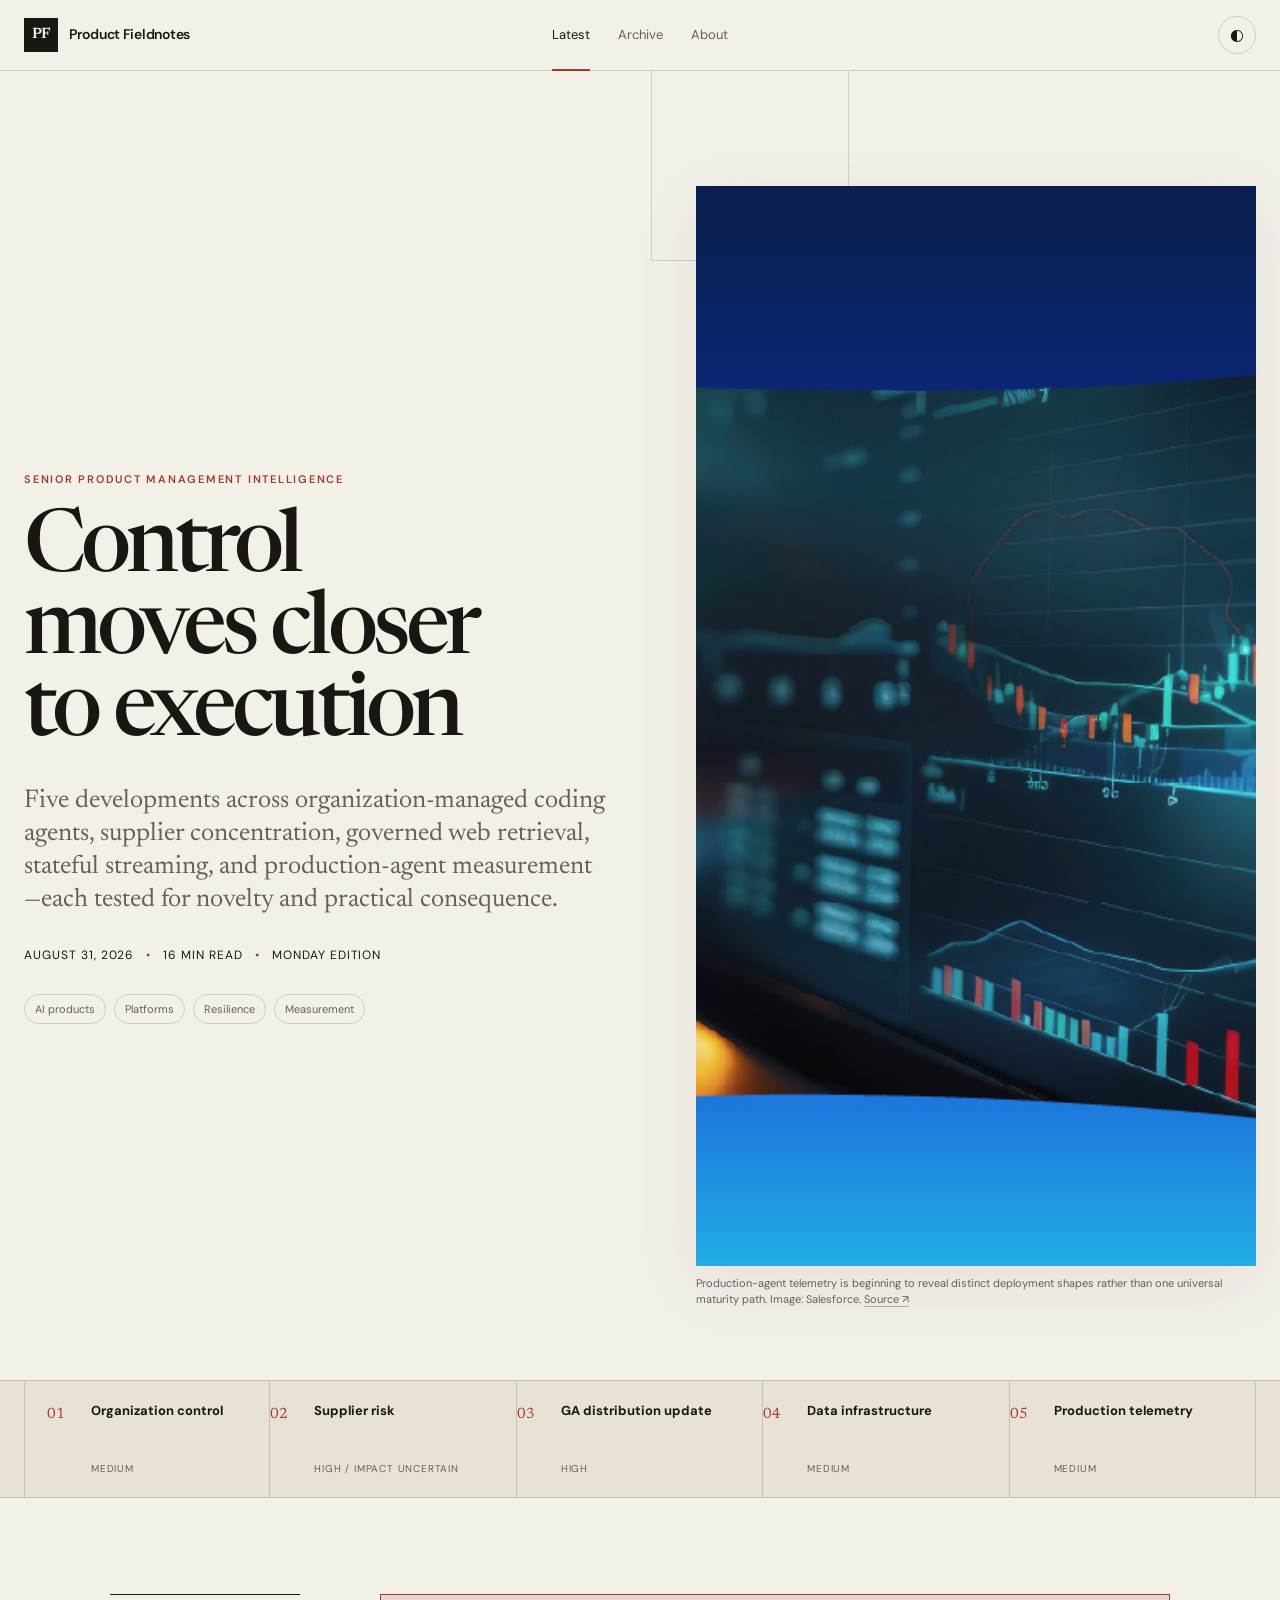
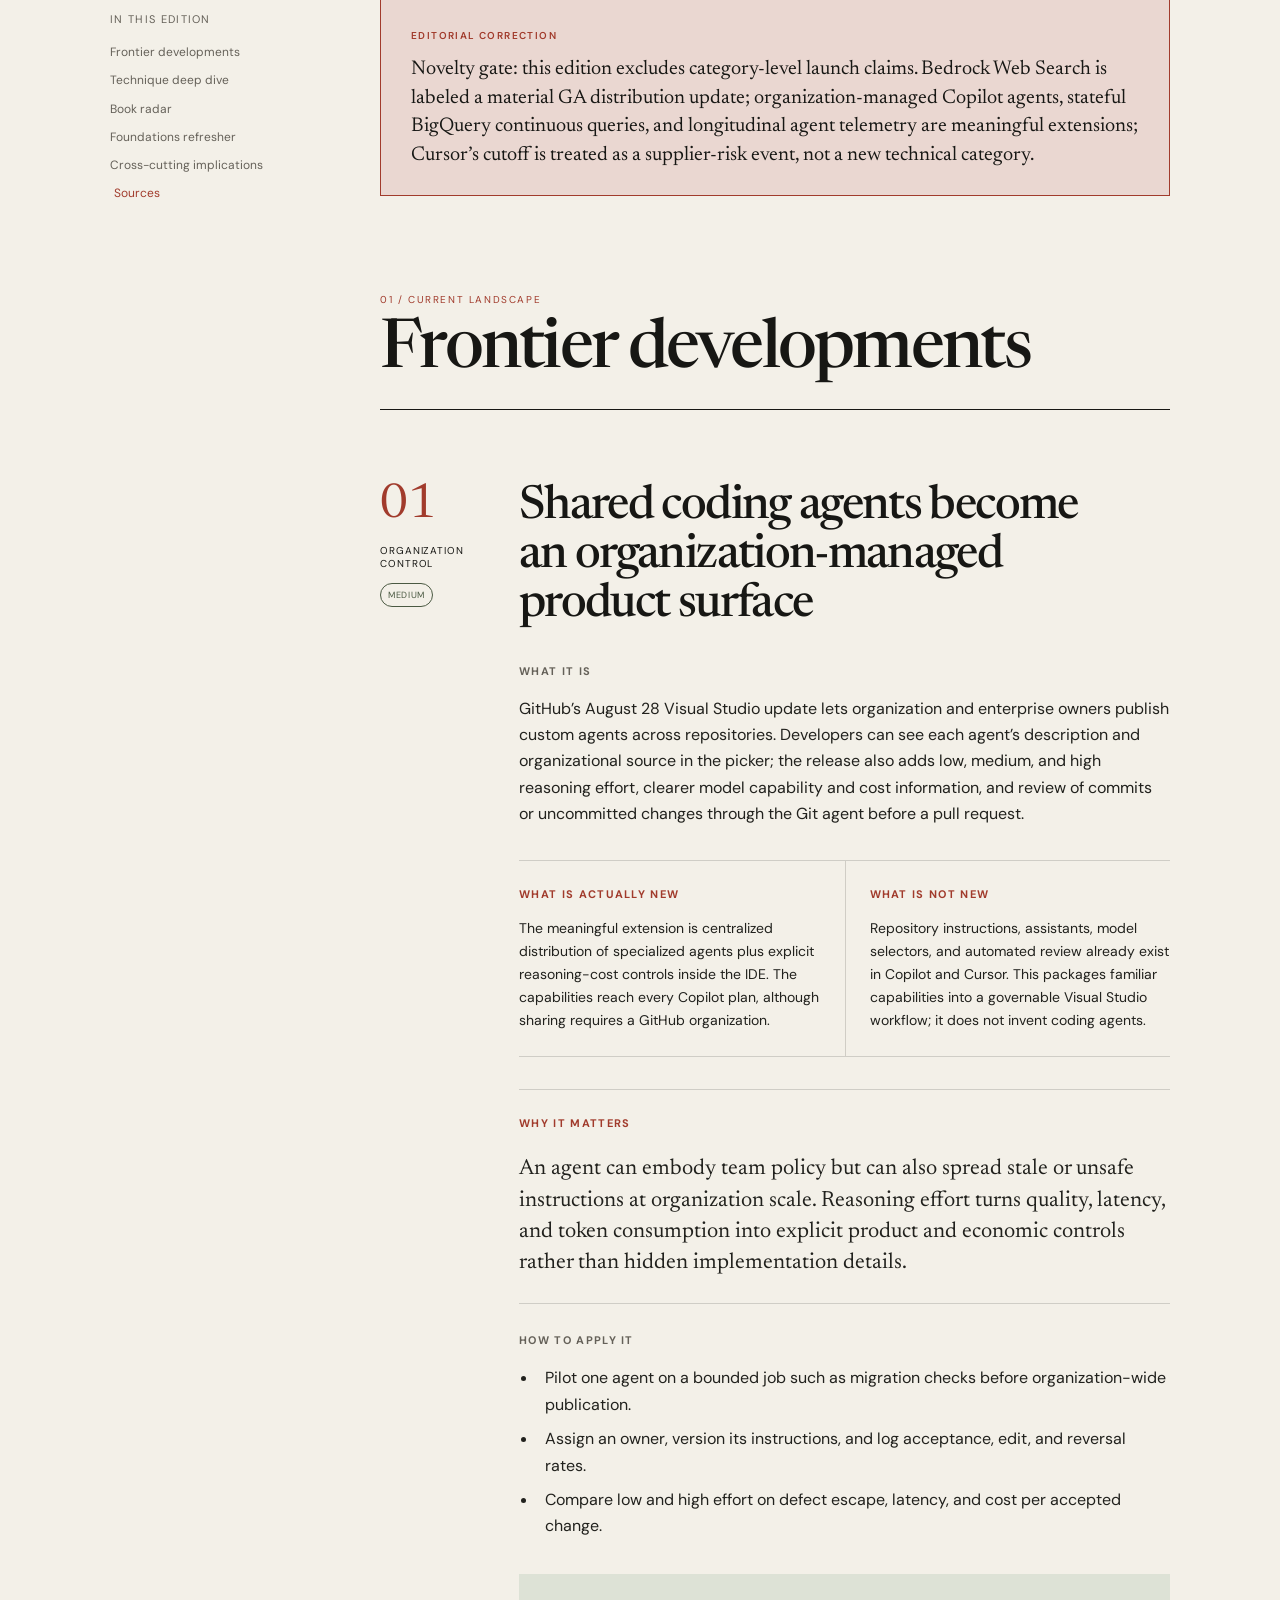
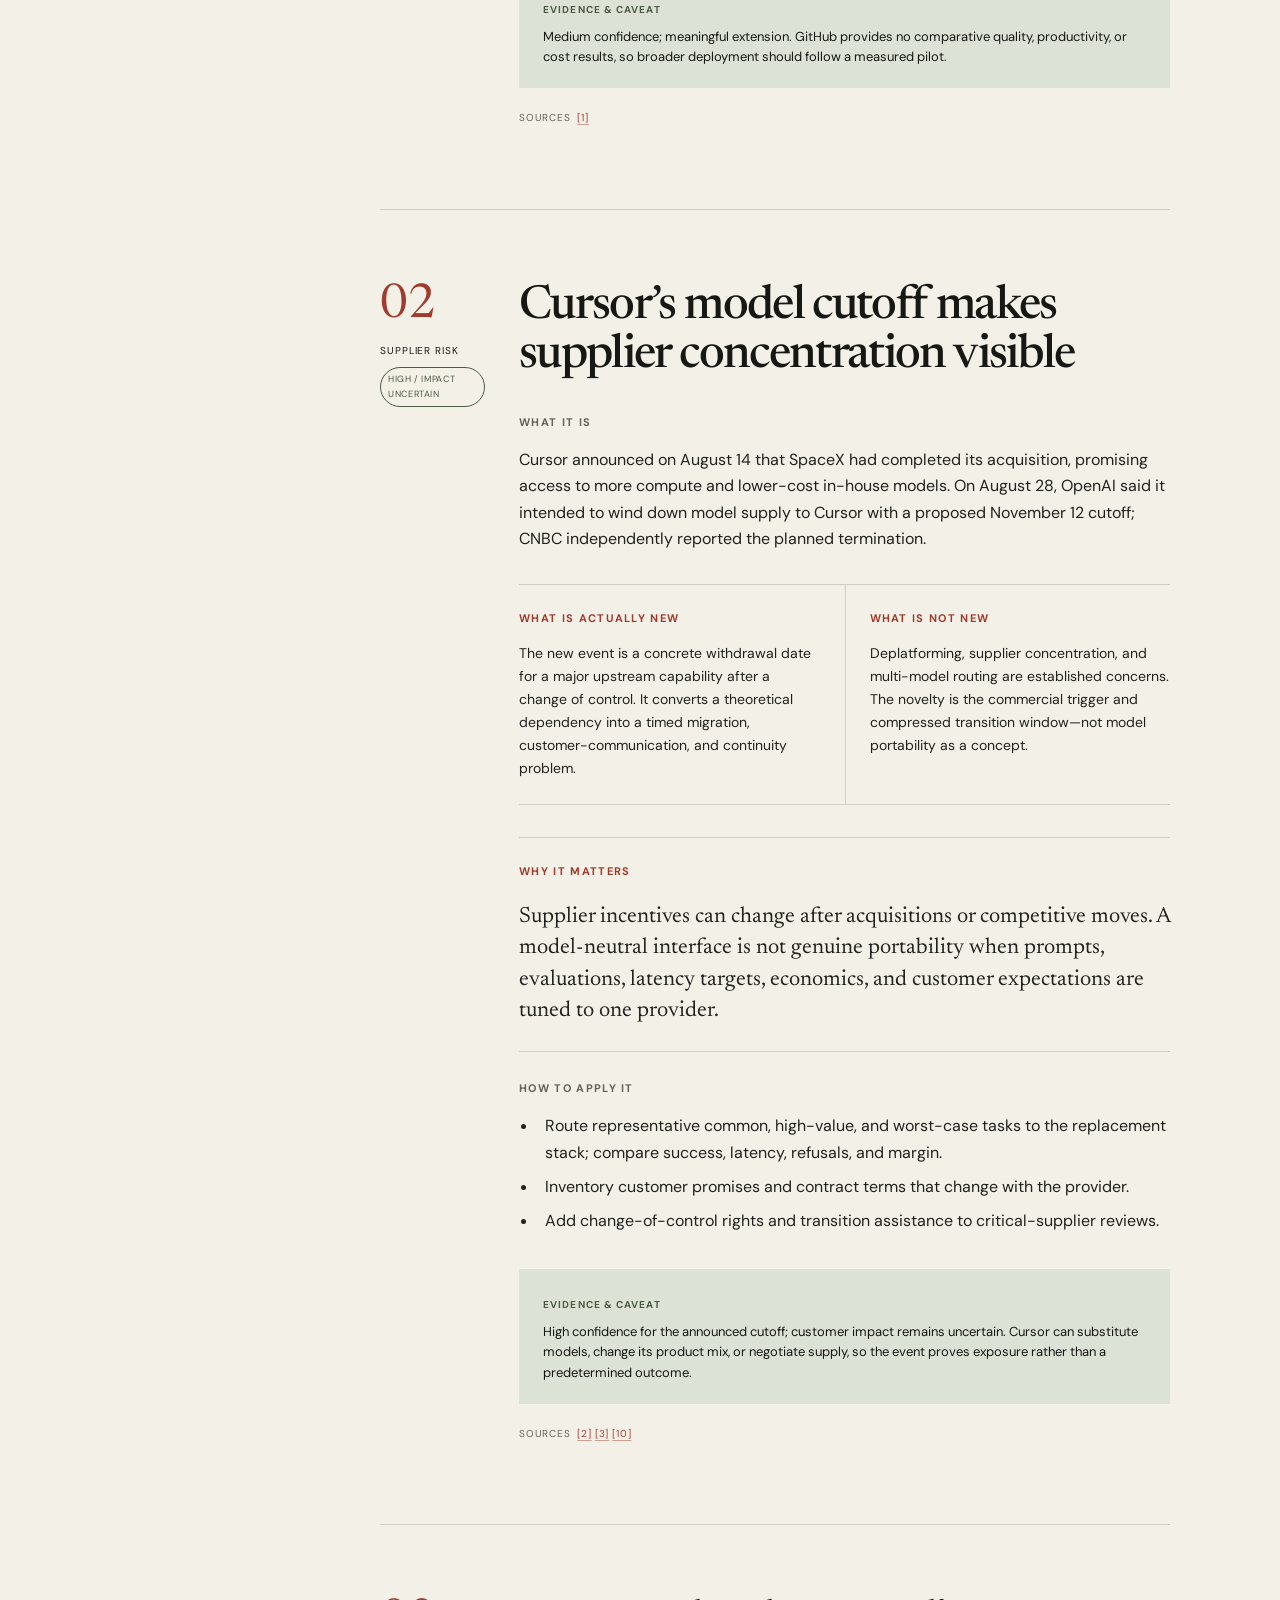
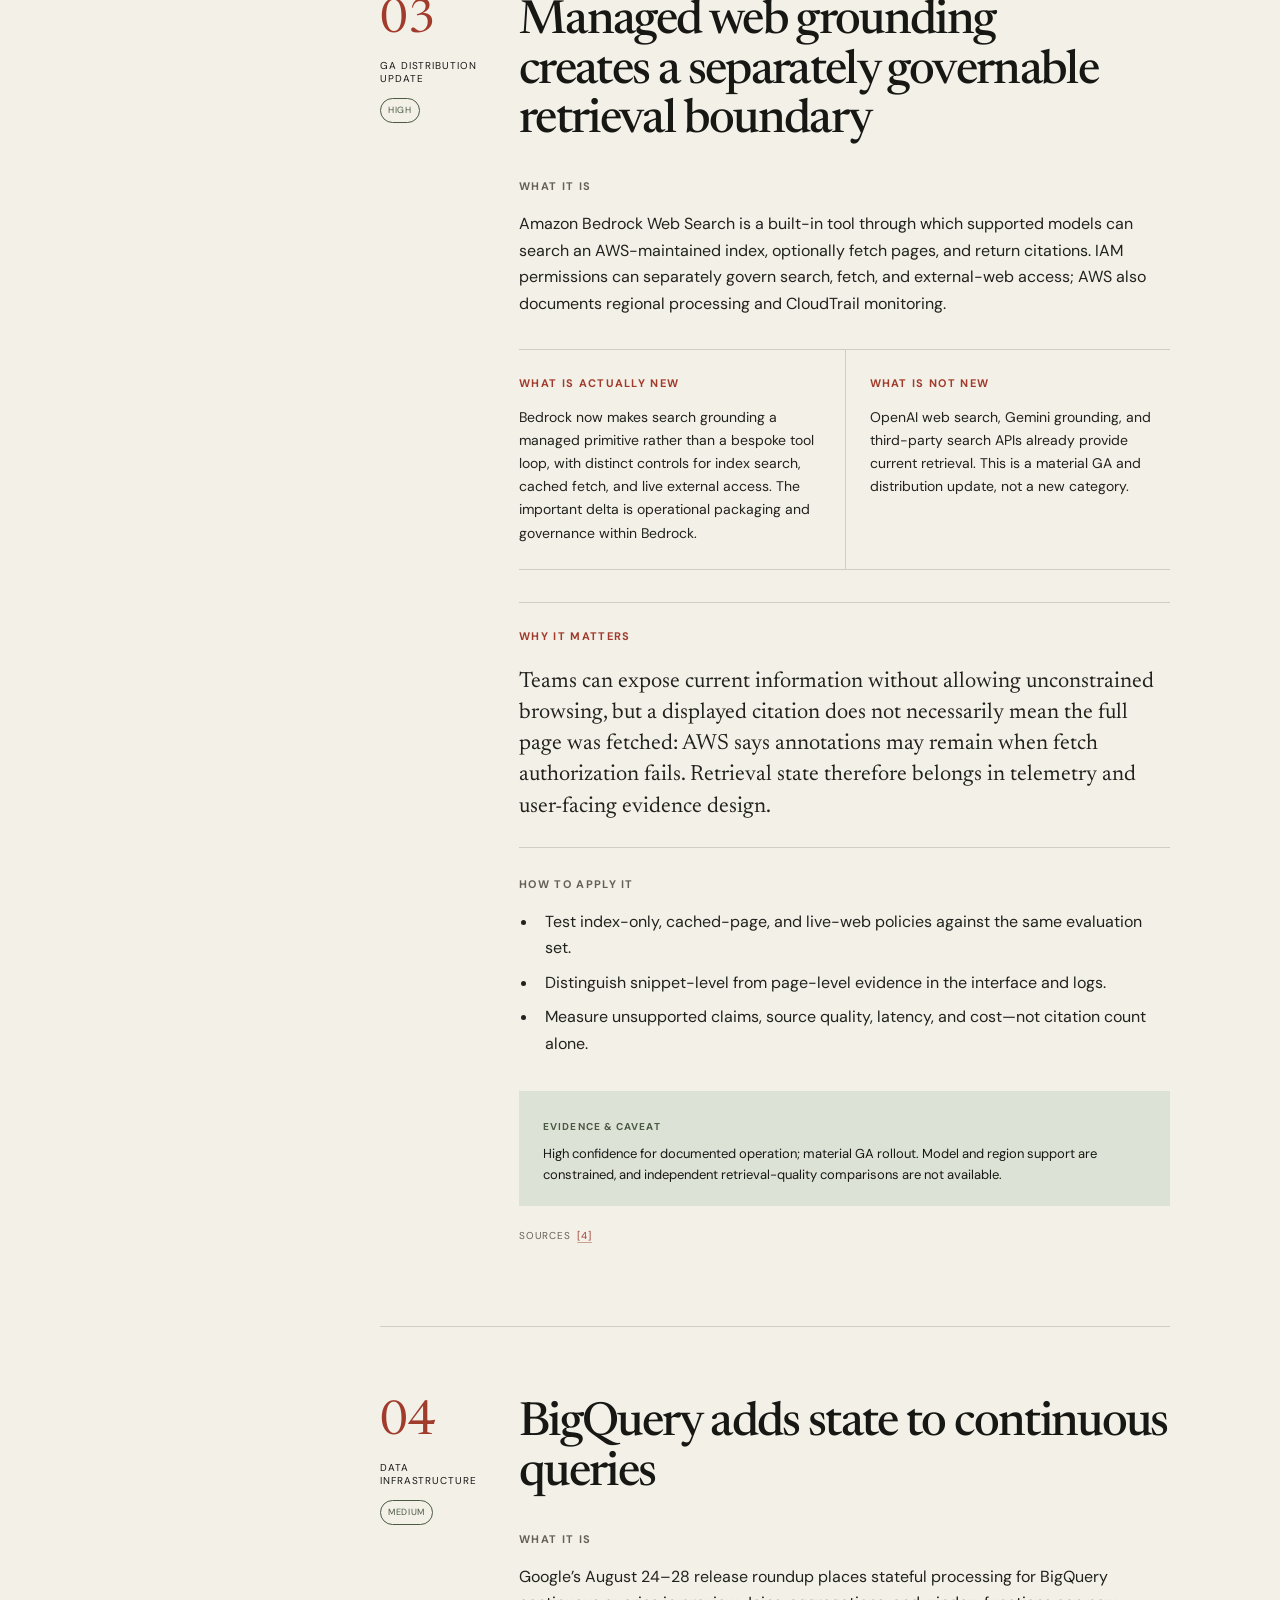
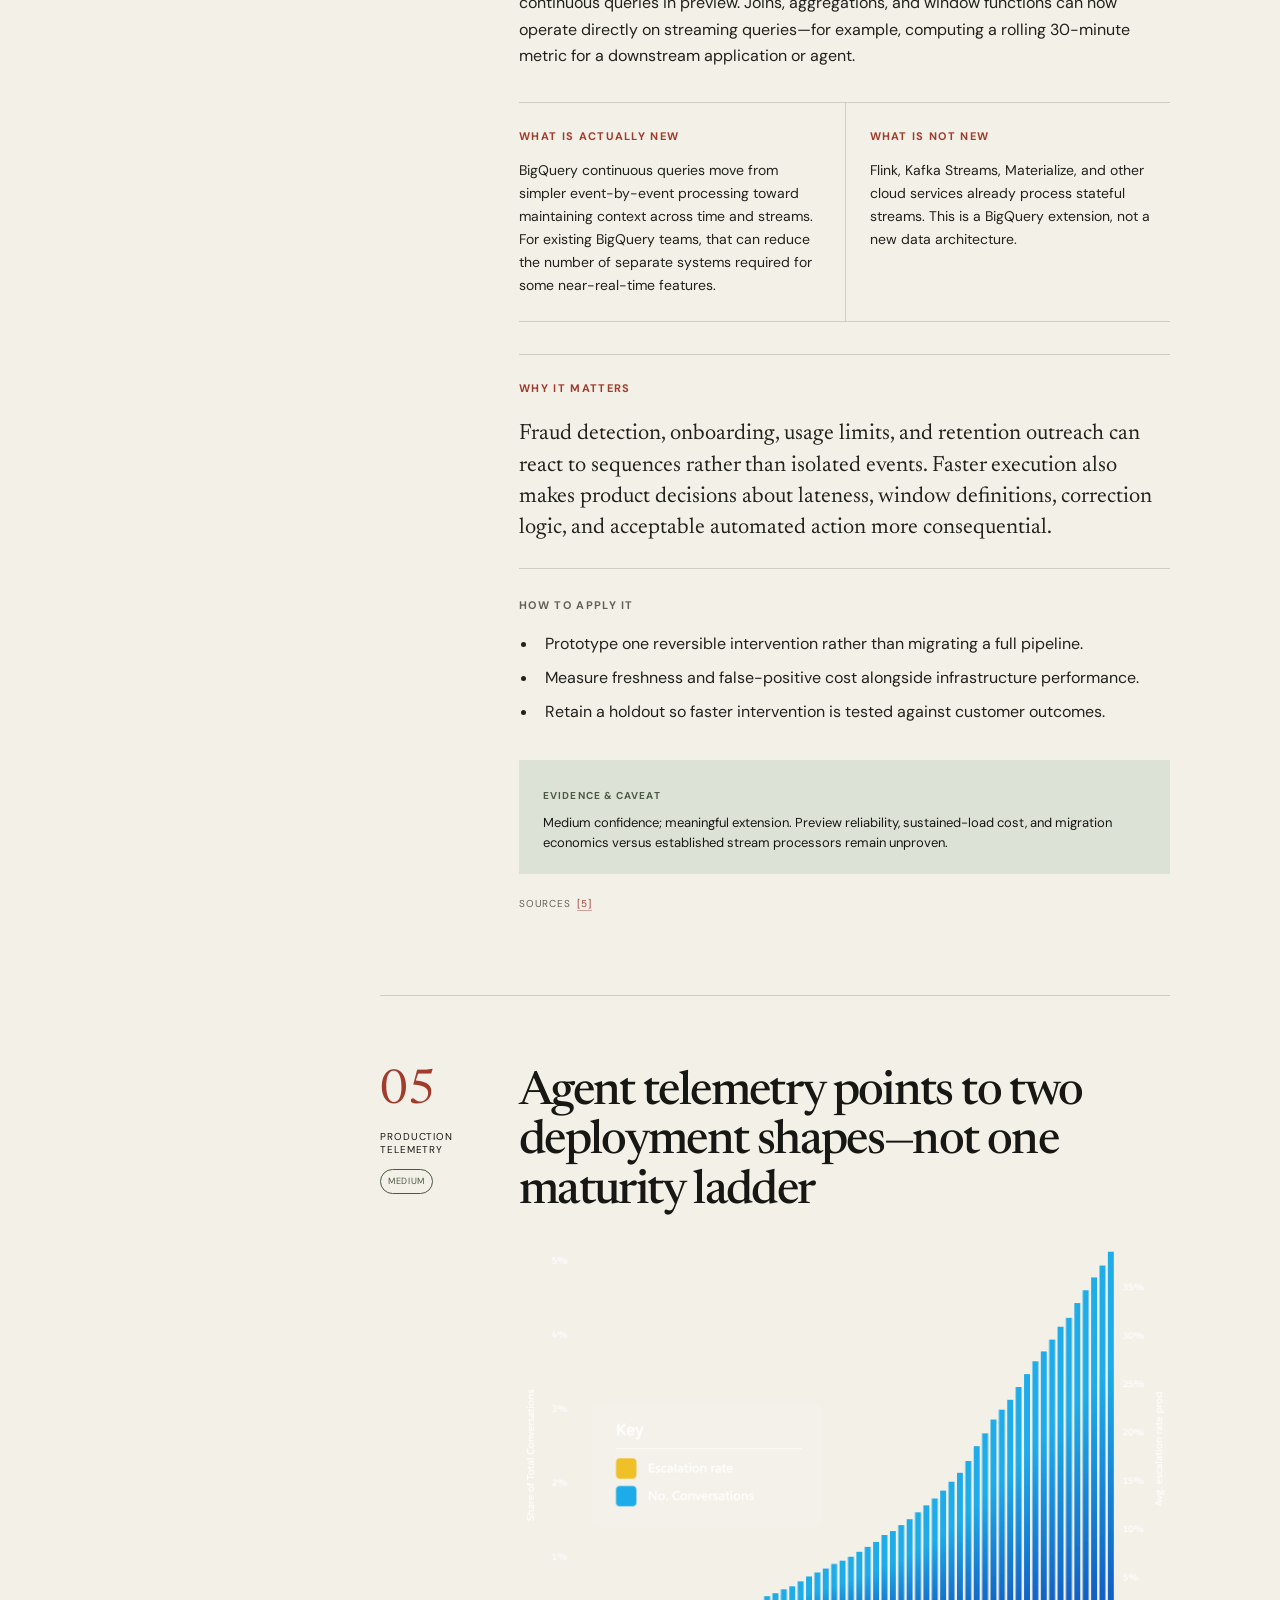
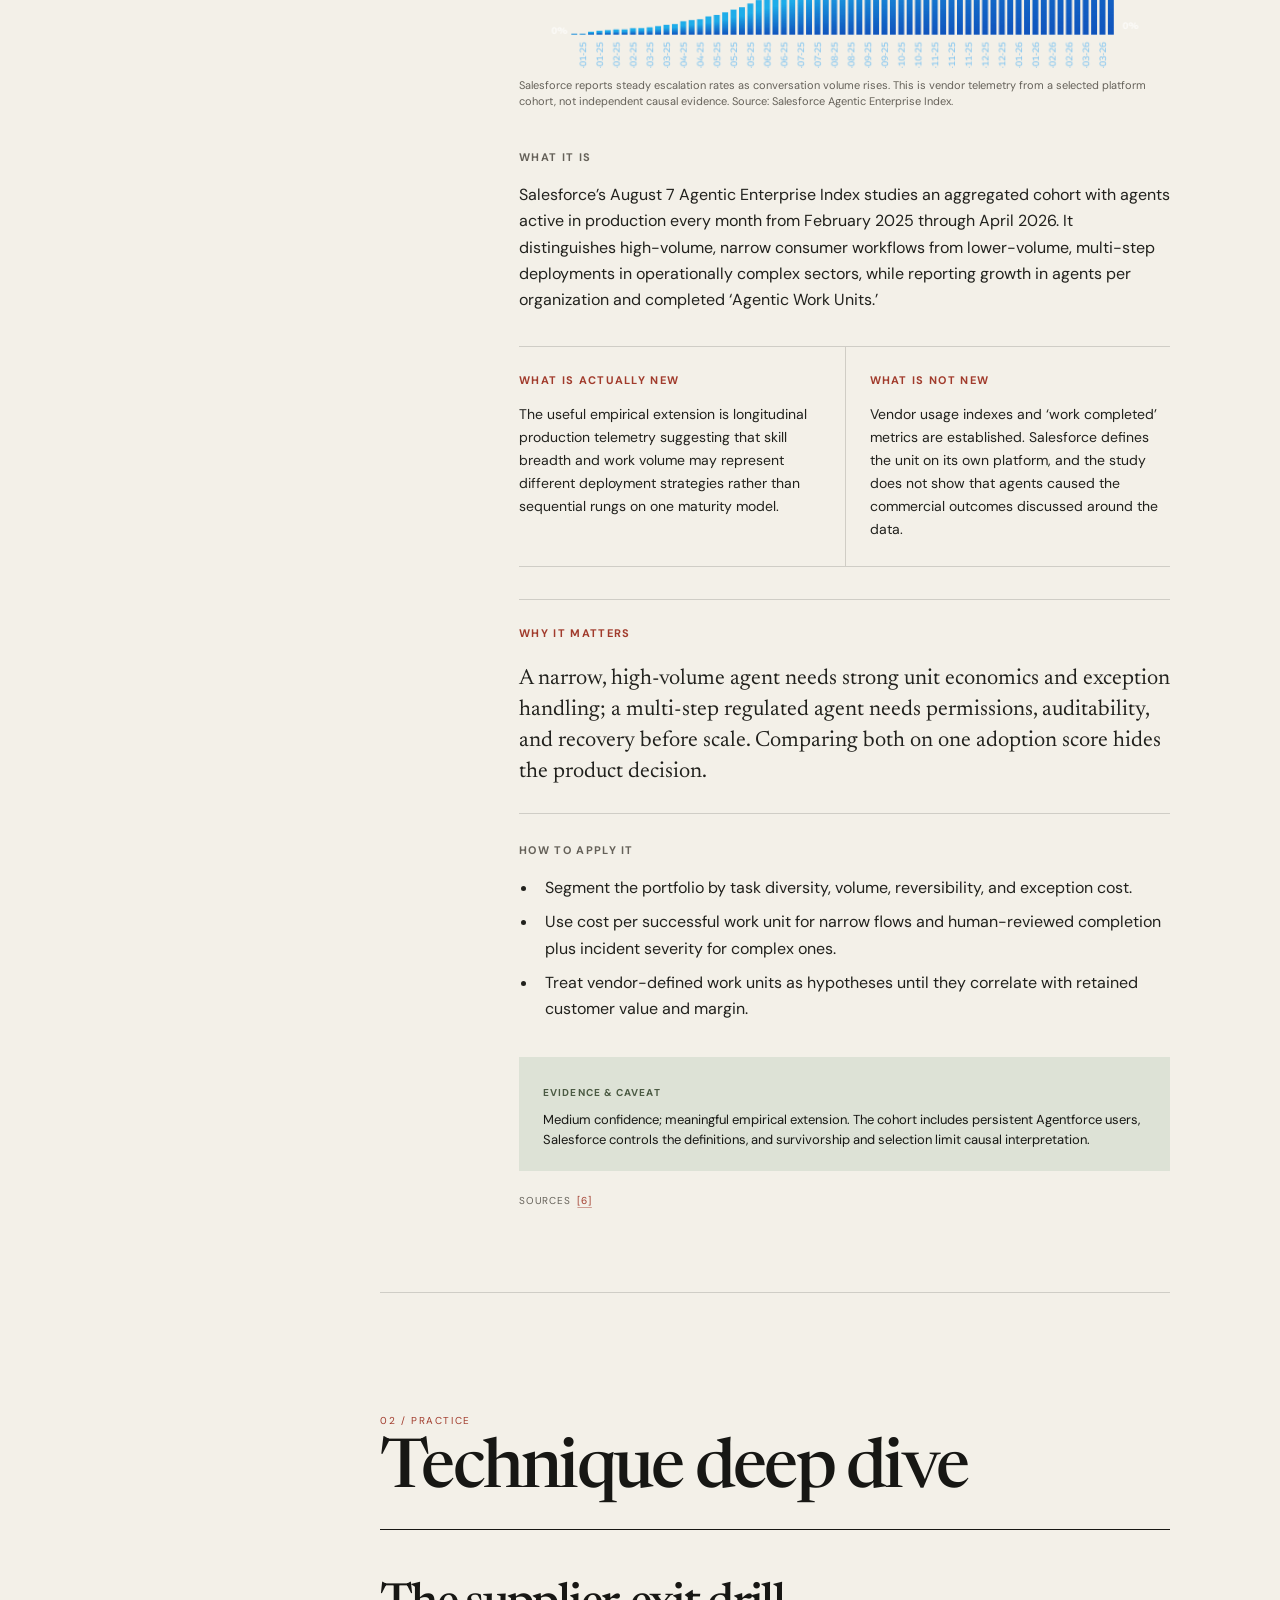
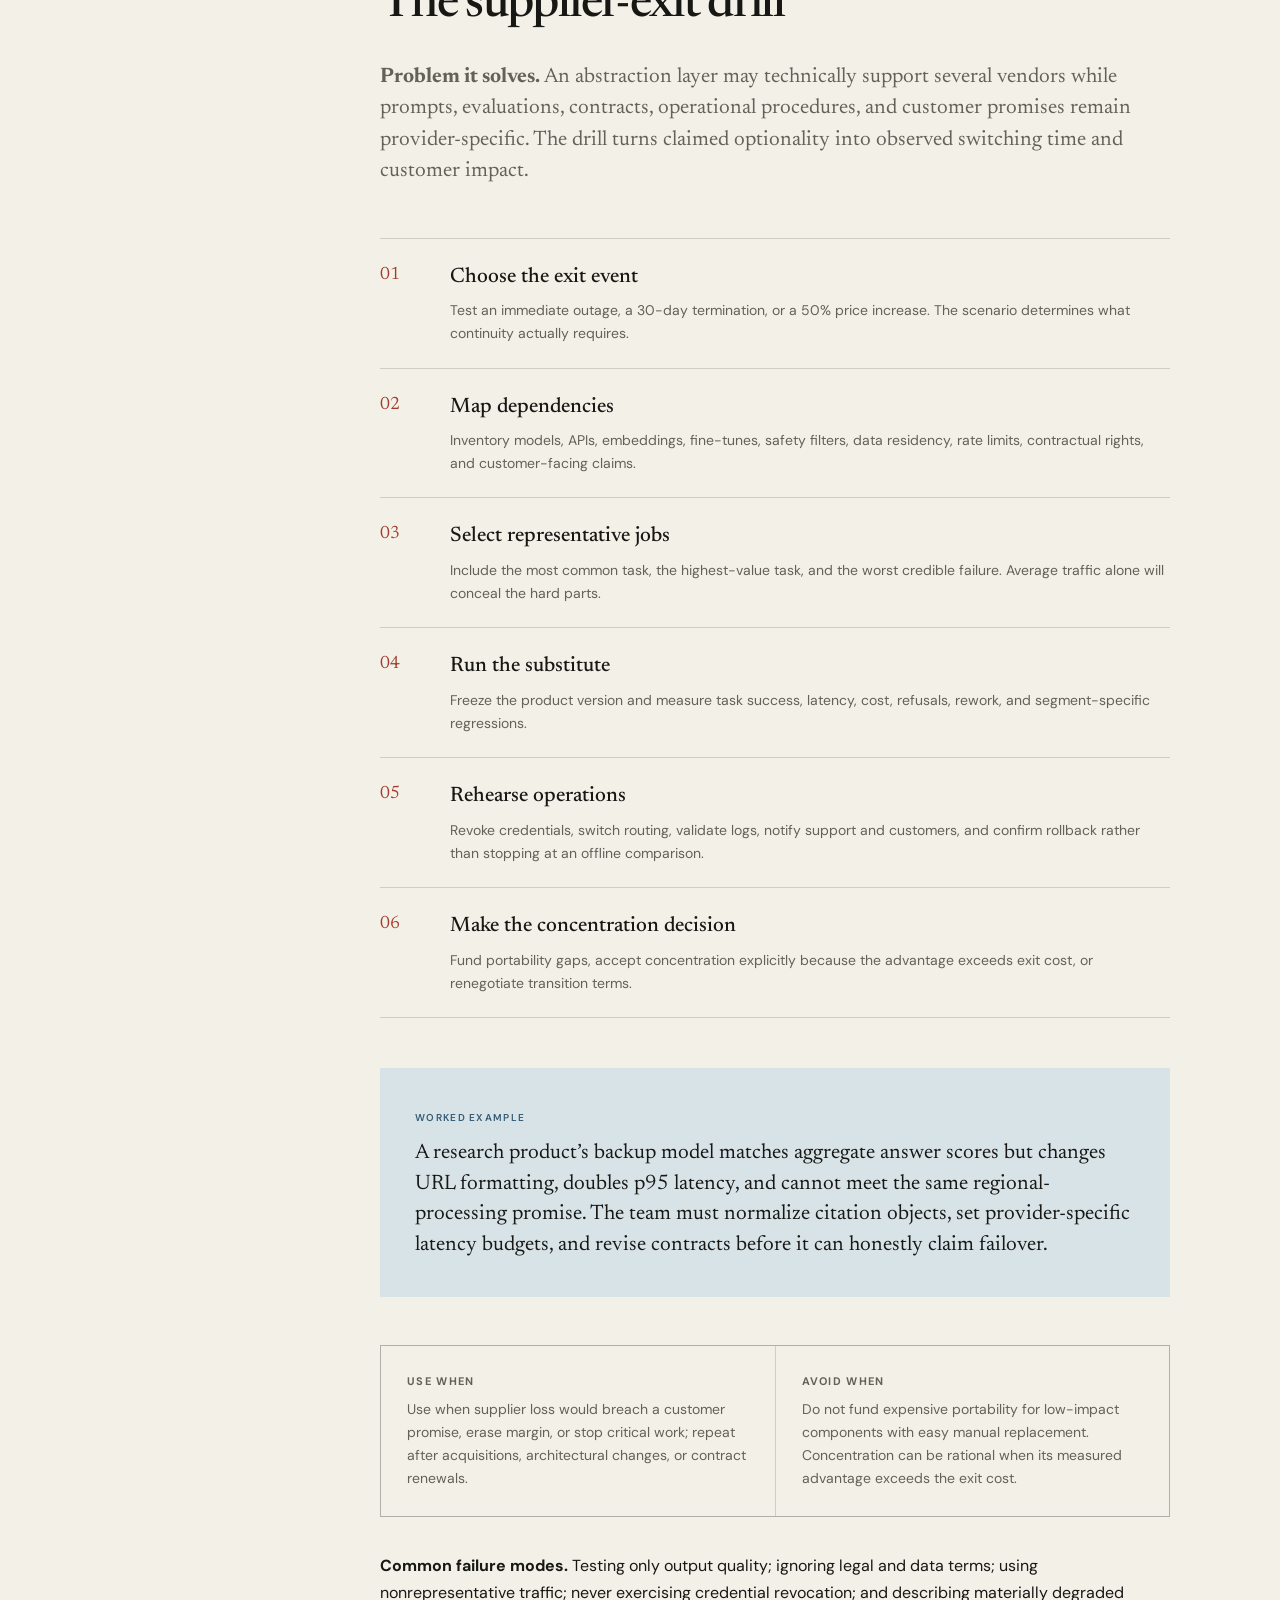
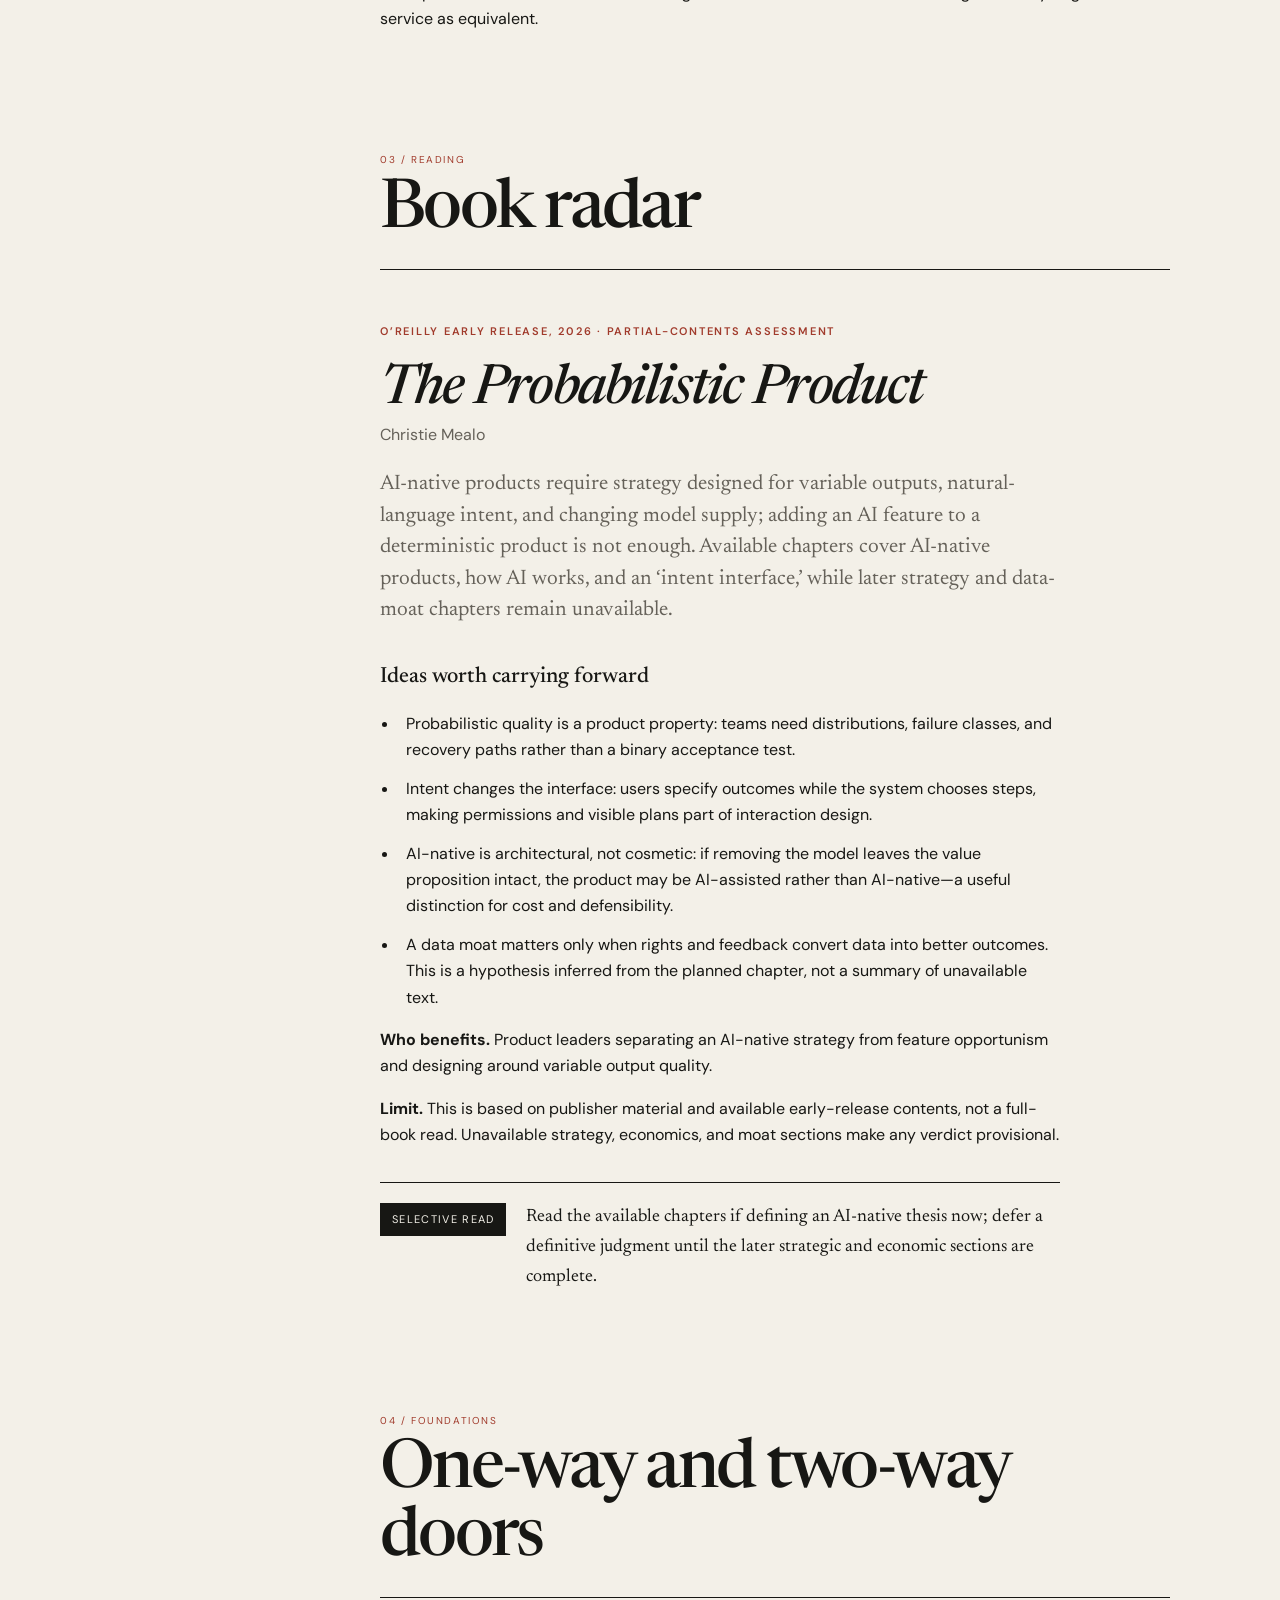
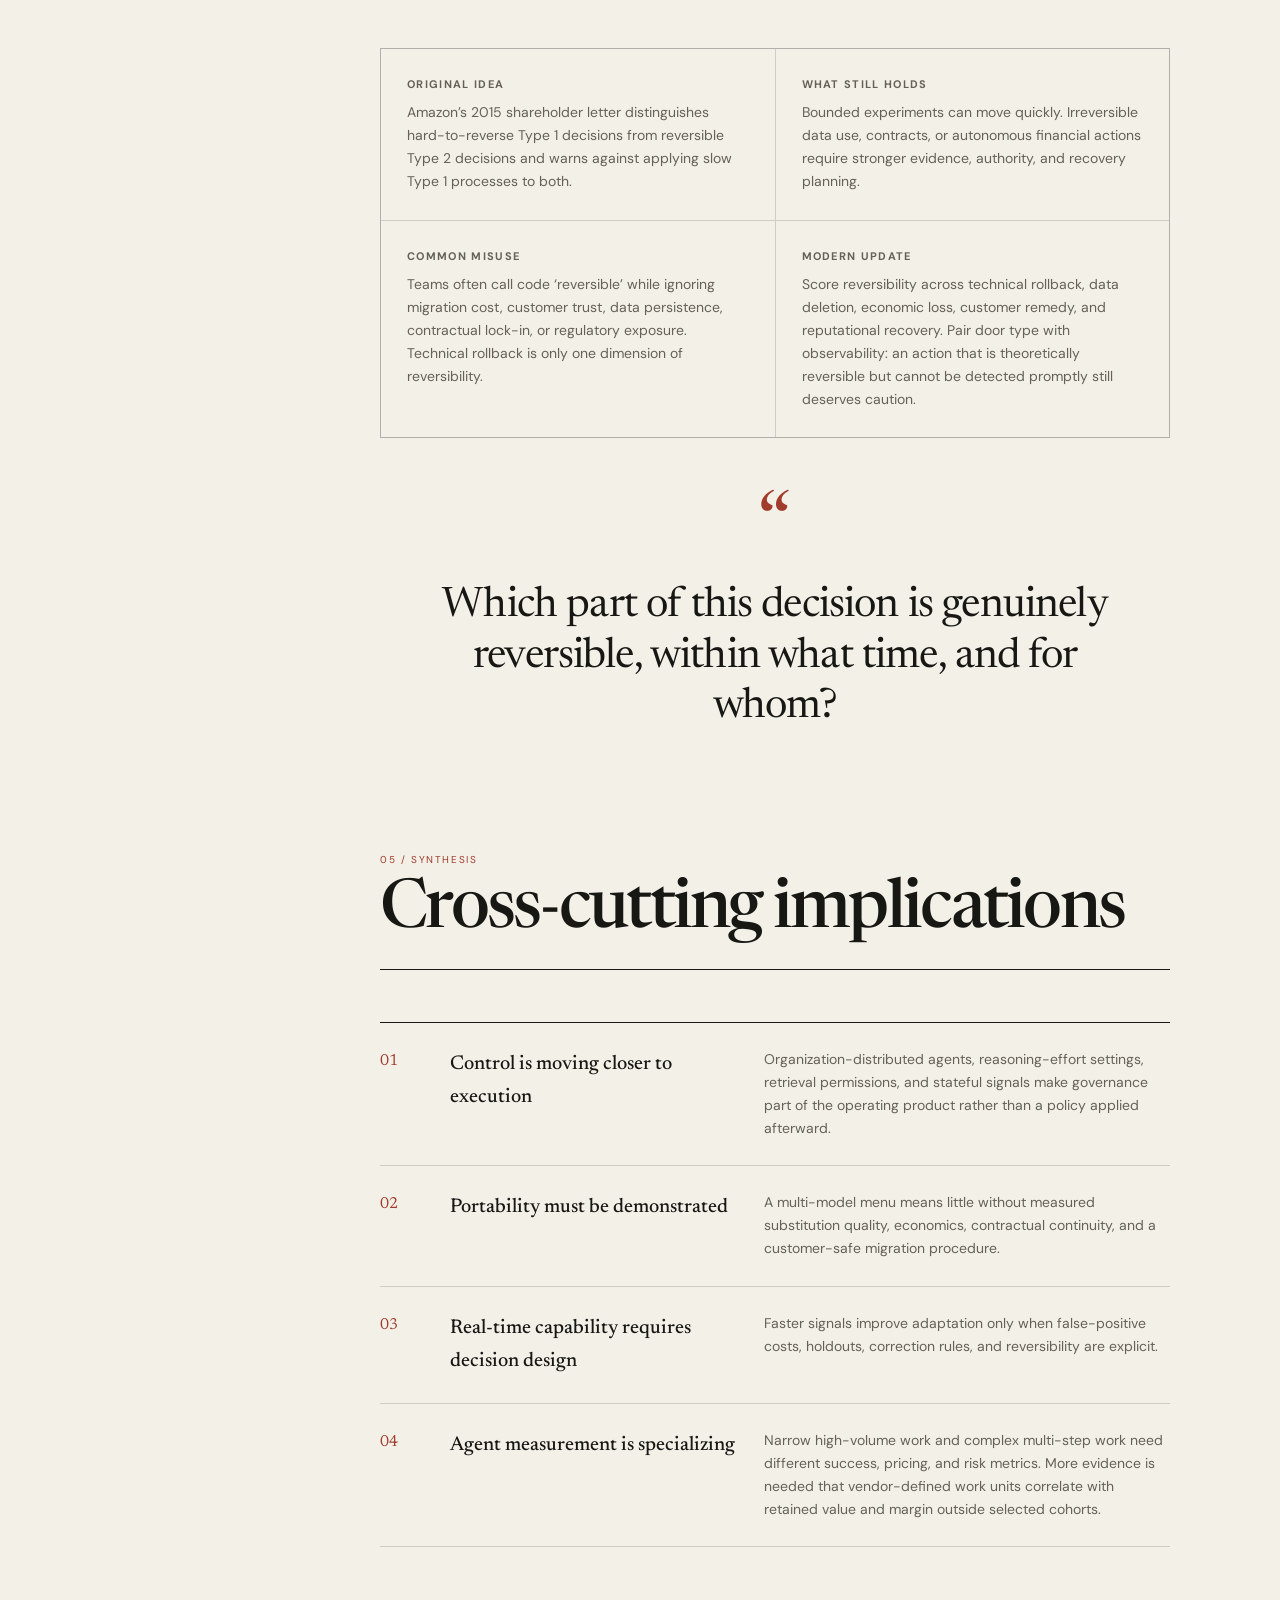
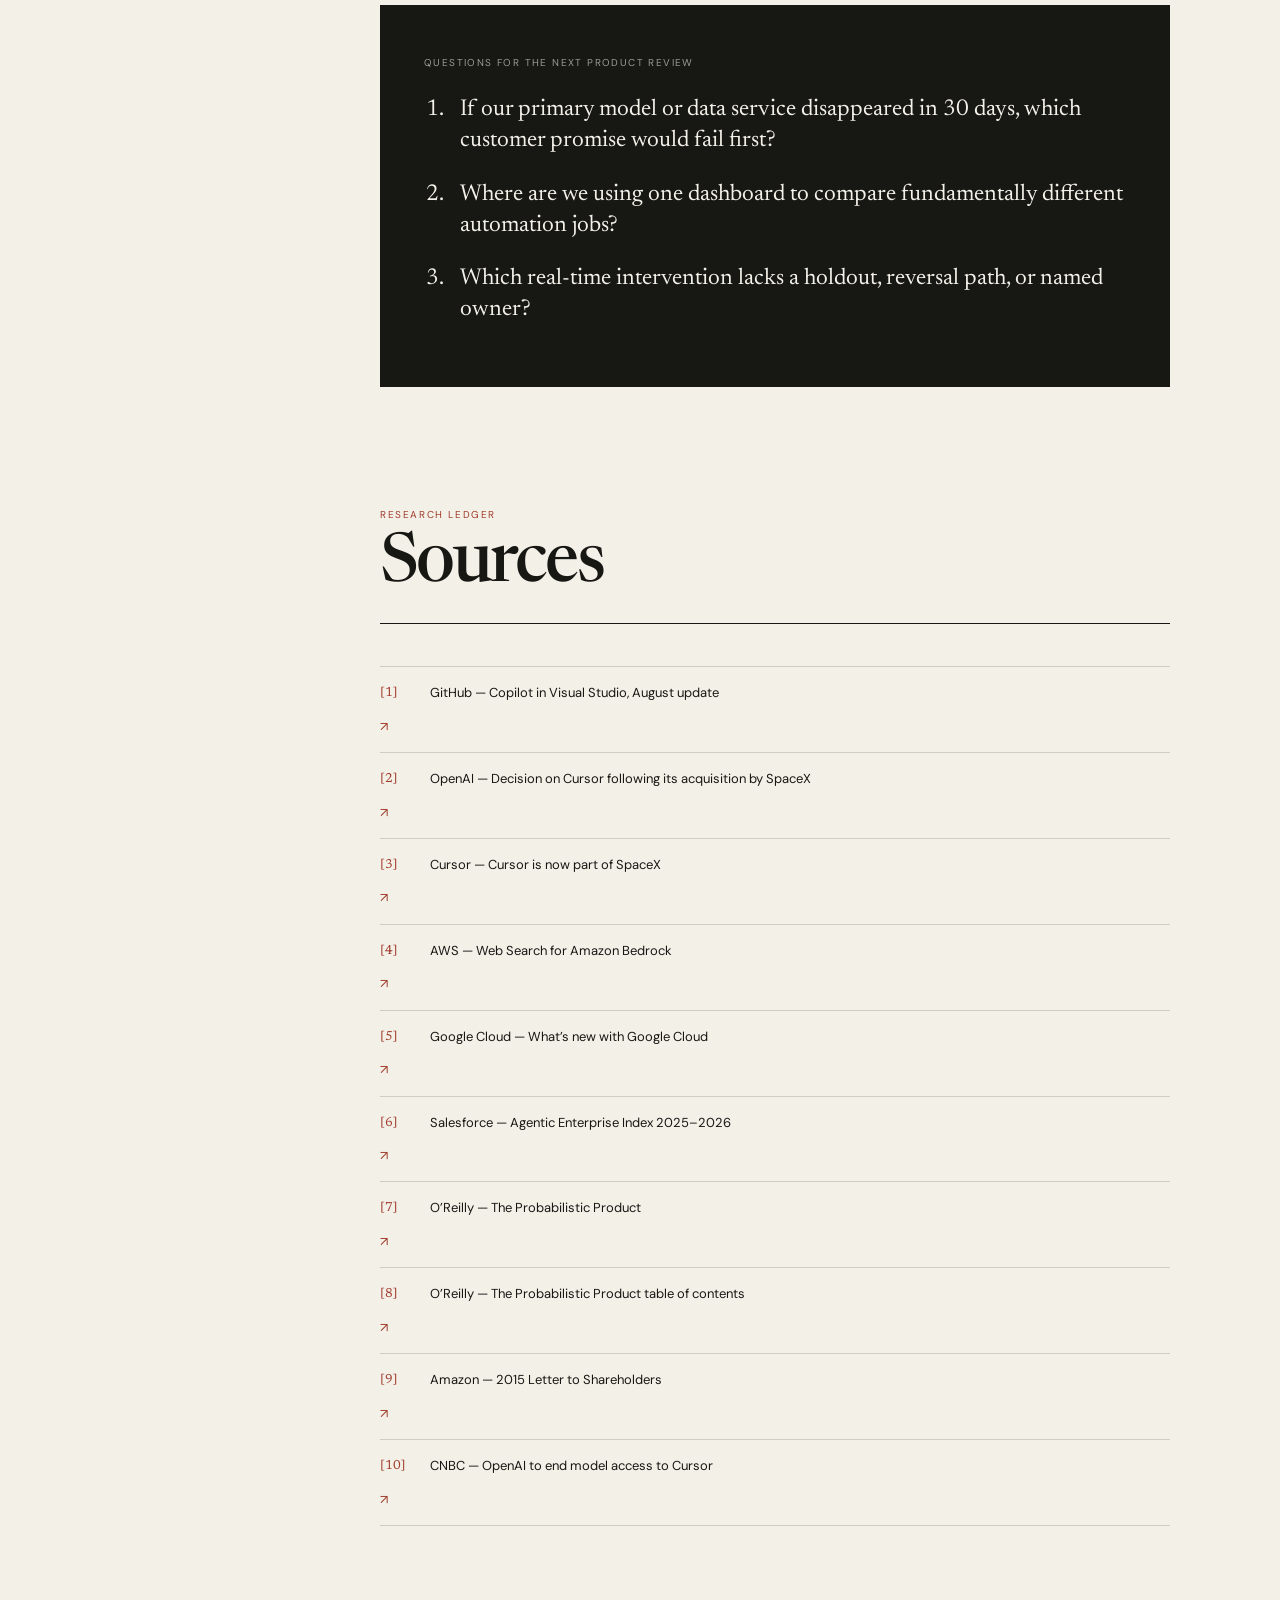
==== index.html @ 81f3ff07 "Add weekly dossier usefulness gates" ====
<!doctype html>
<html lang="en" data-theme="light">
<head>
  <meta charset="utf-8">
  <meta name="viewport" content="width=device-width, initial-scale=1">
  <meta name="description" content="Five developments across organization-managed coding agents, supplier concentration, governed web retrieval, stateful streaming, and production-agent measurement—each tested for novelty and practical consequence.">
  <meta property="og:title" content="Control moves closer to execution — Product Fieldnotes">
  <meta property="og:description" content="Five developments across organization-managed coding agents, supplier concentration, governed web retrieval, stateful streaming, and production-agent measurement—each tested for novelty and practical consequence.">
  <meta property="og:image" content="assets/images/2026-08-31-agentic-enterprise-index.jpg">
  <meta name="theme-color" content="#f3f0e8">
  <title>Control moves closer to execution — Product Fieldnotes</title>
  <link rel="preconnect" href="https://fonts.googleapis.com">
  <link rel="preconnect" href="https://fonts.gstatic.com" crossorigin>
  <link href="https://fonts.googleapis.com/css2?family=DM+Sans:wght@400;500;600&family=Newsreader:opsz,wght@6..72,400;6..72,500;6..72,600&display=swap" rel="stylesheet">
  <link rel="stylesheet" href="assets/css/site.css">
  <script defer src="assets/js/site.js"></script>
</head>
<body>
  <div class="reading-progress" aria-hidden="true"><span></span></div>
  <a class="skip-link" href="#report">Skip to report</a>

  <header class="site-header">
    <div class="shell header-inner">
      <a class="brand" href="index.html" aria-label="Product Fieldnotes home">
        <span class="brand-mark">PF</span>
        <span>Product Fieldnotes</span>
      </a>
      <nav aria-label="Primary navigation">
        <a class="active" href="index.html">Latest</a>
        <a href="archive.html">Archive</a>
        <a href="#about">About</a>
      </nav>
      <button class="theme-toggle" type="button" aria-label="Toggle color theme"><span aria-hidden="true">◐</span></button>
    </div>
  </header>

  <main id="report">
    <section class="cover shell">
      <div class="cover-copy">
        <p class="eyebrow">Senior Product Management Intelligence</p>
        <h1>Control moves closer to execution</h1>
        <p class="dek">Five developments across organization-managed coding agents, supplier concentration, governed web retrieval, stateful streaming, and production-agent measurement—each tested for novelty and practical consequence.</p>
        <div class="edition-meta">
          <span>August 31, 2026</span><span>16 min read</span><span>Monday edition</span>
        </div>
        <div class="topic-row" aria-label="Topics">
<span>AI products</span><span>Platforms</span><span>Resilience</span><span>Measurement</span>        </div>
      </div>
      <figure class="cover-media">
        <img src="assets/images/2026-08-31-agentic-enterprise-index.jpg" alt="Salesforce Agentic Enterprise Index editorial illustration" width="1440" height="1080">
        <figcaption>Production-agent telemetry is beginning to reveal distinct deployment shapes rather than one universal maturity path. Image: Salesforce. <a href="https://www.salesforce.com/news/stories/agentic-enterprise-index-insights-2026" target="_blank" rel="noopener">Source ↗</a></figcaption>
      </figure>
    </section>

    <section class="signal-strip" aria-label="Edition contents">
      <div class="shell signal-grid">
        <a href="#signal-01">
          <span>01</span>
          <strong>Organization control</strong>
          <small>Medium</small>
        </a>
        <a href="#signal-02">
          <span>02</span>
          <strong>Supplier risk</strong>
          <small>High / impact uncertain</small>
        </a>
        <a href="#signal-03">
          <span>03</span>
          <strong>GA distribution update</strong>
          <small>High</small>
        </a>
        <a href="#signal-04">
          <span>04</span>
          <strong>Data infrastructure</strong>
          <small>Medium</small>
        </a>
        <a href="#signal-05">
          <span>05</span>
          <strong>Production telemetry</strong>
          <small>Medium</small>
        </a>
      </div>
    </section>

    <div class="report-layout shell">
      <aside class="toc" aria-label="On this page">
        <p>In this edition</p>
        <a href="#frontier">Frontier developments</a>
        <a href="#technique">Technique deep dive</a>
        <a href="#book">Book radar</a>
        <a href="#foundation">Foundations refresher</a>
        <a href="#implications">Cross-cutting implications</a>
        <a href="#sources">Sources</a>
      </aside>

      <article class="article-body">
        <aside class="editor-note">
          <span>Editorial correction</span>
          <p>Novelty gate: this edition excludes category-level launch claims. Bedrock Web Search is labeled a material GA distribution update; organization-managed Copilot agents, stateful BigQuery continuous queries, and longitudinal agent telemetry are meaningful extensions; Cursor’s cutoff is treated as a supplier-risk event, not a new technical category.</p>
        </aside>

        <section id="frontier" class="report-section">
          <header class="section-heading">
            <p>01 / Current landscape</p>
            <h2>Frontier developments</h2>
            <div class="rule"></div>
          </header>

          <section id="signal-01" class="development">
            <div class="development-index">
              <span>01</span>
              <p>Organization control</p>
              <em>Medium</em>
            </div>
            <div class="development-content">
              <h3>Shared coding agents become an organization-managed product surface</h3>
              <div class="analysis-block"><h4>What it is</h4><p>GitHub’s August 28 Visual Studio update lets organization and enterprise owners publish custom agents across repositories. Developers can see each agent’s description and organizational source in the picker; the release also adds low, medium, and high reasoning effort, clearer model capability and cost information, and review of commits or uncommitted changes through the Git agent before a pull request.</p></div>
              <div class="novelty-pair">
                <div><h4>What is actually new</h4><p>The meaningful extension is centralized distribution of specialized agents plus explicit reasoning-cost controls inside the IDE. The capabilities reach every Copilot plan, although sharing requires a GitHub organization.</p></div>
                <div><h4>What is not new</h4><p>Repository instructions, assistants, model selectors, and automated review already exist in Copilot and Cursor. This packages familiar capabilities into a governable Visual Studio workflow; it does not invent coding agents.</p></div>
              </div>
              <div class="analysis-block why"><h4>Why it matters</h4><p>An agent can embody team policy but can also spread stale or unsafe instructions at organization scale. Reasoning effort turns quality, latency, and token consumption into explicit product and economic controls rather than hidden implementation details.</p></div>
              <div class="analysis-block"><h4>How to apply it</h4>
                <ul><li>Pilot one agent on a bounded job such as migration checks before organization-wide publication.</li><li>Assign an owner, version its instructions, and log acceptance, edit, and reversal rates.</li><li>Compare low and high effort on defect escape, latency, and cost per accepted change.</li></ul>
              </div>
              <div class="caveat"><strong>Evidence & caveat</strong><p>Medium confidence; meaningful extension. GitHub provides no comparative quality, productivity, or cost results, so broader deployment should follow a measured pilot.</p></div>
              <p class="source-pointers">Sources <a href="#source-1">[1]</a></p>
            </div>
          </section>
          <section id="signal-02" class="development">
            <div class="development-index">
              <span>02</span>
              <p>Supplier risk</p>
              <em>High / impact uncertain</em>
            </div>
            <div class="development-content">
              <h3>Cursor’s model cutoff makes supplier concentration visible</h3>
              <div class="analysis-block"><h4>What it is</h4><p>Cursor announced on August 14 that SpaceX had completed its acquisition, promising access to more compute and lower-cost in-house models. On August 28, OpenAI said it intended to wind down model supply to Cursor with a proposed November 12 cutoff; CNBC independently reported the planned termination.</p></div>
              <div class="novelty-pair">
                <div><h4>What is actually new</h4><p>The new event is a concrete withdrawal date for a major upstream capability after a change of control. It converts a theoretical dependency into a timed migration, customer-communication, and continuity problem.</p></div>
                <div><h4>What is not new</h4><p>Deplatforming, supplier concentration, and multi-model routing are established concerns. The novelty is the commercial trigger and compressed transition window—not model portability as a concept.</p></div>
              </div>
              <div class="analysis-block why"><h4>Why it matters</h4><p>Supplier incentives can change after acquisitions or competitive moves. A model-neutral interface is not genuine portability when prompts, evaluations, latency targets, economics, and customer expectations are tuned to one provider.</p></div>
              <div class="analysis-block"><h4>How to apply it</h4>
                <ul><li>Route representative common, high-value, and worst-case tasks to the replacement stack; compare success, latency, refusals, and margin.</li><li>Inventory customer promises and contract terms that change with the provider.</li><li>Add change-of-control rights and transition assistance to critical-supplier reviews.</li></ul>
              </div>
              <div class="caveat"><strong>Evidence & caveat</strong><p>High confidence for the announced cutoff; customer impact remains uncertain. Cursor can substitute models, change its product mix, or negotiate supply, so the event proves exposure rather than a predetermined outcome.</p></div>
              <p class="source-pointers">Sources <a href="#source-2">[2]</a><a href="#source-3">[3]</a><a href="#source-10">[10]</a></p>
            </div>
          </section>
          <section id="signal-03" class="development">
            <div class="development-index">
              <span>03</span>
              <p>GA distribution update</p>
              <em>High</em>
            </div>
            <div class="development-content">
              <h3>Managed web grounding creates a separately governable retrieval boundary</h3>
              <div class="analysis-block"><h4>What it is</h4><p>Amazon Bedrock Web Search is a built-in tool through which supported models can search an AWS-maintained index, optionally fetch pages, and return citations. IAM permissions can separately govern search, fetch, and external-web access; AWS also documents regional processing and CloudTrail monitoring.</p></div>
              <div class="novelty-pair">
                <div><h4>What is actually new</h4><p>Bedrock now makes search grounding a managed primitive rather than a bespoke tool loop, with distinct controls for index search, cached fetch, and live external access. The important delta is operational packaging and governance within Bedrock.</p></div>
                <div><h4>What is not new</h4><p>OpenAI web search, Gemini grounding, and third-party search APIs already provide current retrieval. This is a material GA and distribution update, not a new category.</p></div>
              </div>
              <div class="analysis-block why"><h4>Why it matters</h4><p>Teams can expose current information without allowing unconstrained browsing, but a displayed citation does not necessarily mean the full page was fetched: AWS says annotations may remain when fetch authorization fails. Retrieval state therefore belongs in telemetry and user-facing evidence design.</p></div>
              <div class="analysis-block"><h4>How to apply it</h4>
                <ul><li>Test index-only, cached-page, and live-web policies against the same evaluation set.</li><li>Distinguish snippet-level from page-level evidence in the interface and logs.</li><li>Measure unsupported claims, source quality, latency, and cost—not citation count alone.</li></ul>
              </div>
              <div class="caveat"><strong>Evidence & caveat</strong><p>High confidence for documented operation; material GA rollout. Model and region support are constrained, and independent retrieval-quality comparisons are not available.</p></div>
              <p class="source-pointers">Sources <a href="#source-4">[4]</a></p>
            </div>
          </section>
          <section id="signal-04" class="development">
            <div class="development-index">
              <span>04</span>
              <p>Data infrastructure</p>
              <em>Medium</em>
            </div>
            <div class="development-content">
              <h3>BigQuery adds state to continuous queries</h3>
              <div class="analysis-block"><h4>What it is</h4><p>Google’s August 24–28 release roundup places stateful processing for BigQuery continuous queries in preview. Joins, aggregations, and window functions can now operate directly on streaming queries—for example, computing a rolling 30-minute metric for a downstream application or agent.</p></div>
              <div class="novelty-pair">
                <div><h4>What is actually new</h4><p>BigQuery continuous queries move from simpler event-by-event processing toward maintaining context across time and streams. For existing BigQuery teams, that can reduce the number of separate systems required for some near-real-time features.</p></div>
                <div><h4>What is not new</h4><p>Flink, Kafka Streams, Materialize, and other cloud services already process stateful streams. This is a BigQuery extension, not a new data architecture.</p></div>
              </div>
              <div class="analysis-block why"><h4>Why it matters</h4><p>Fraud detection, onboarding, usage limits, and retention outreach can react to sequences rather than isolated events. Faster execution also makes product decisions about lateness, window definitions, correction logic, and acceptable automated action more consequential.</p></div>
              <div class="analysis-block"><h4>How to apply it</h4>
                <ul><li>Prototype one reversible intervention rather than migrating a full pipeline.</li><li>Measure freshness and false-positive cost alongside infrastructure performance.</li><li>Retain a holdout so faster intervention is tested against customer outcomes.</li></ul>
              </div>
              <div class="caveat"><strong>Evidence & caveat</strong><p>Medium confidence; meaningful extension. Preview reliability, sustained-load cost, and migration economics versus established stream processors remain unproven.</p></div>
              <p class="source-pointers">Sources <a href="#source-5">[5]</a></p>
            </div>
          </section>
          <section id="signal-05" class="development">
            <div class="development-index">
              <span>05</span>
              <p>Production telemetry</p>
              <em>Medium</em>
            </div>
            <div class="development-content">
              <h3>Agent telemetry points to two deployment shapes—not one maturity ladder</h3>
              <figure class="inline-media">
                <img src="assets/images/2026-08-31-agent-escalation-chart.png" alt="Salesforce chart showing agent conversation volume and escalation rate over time" loading="lazy">
                <figcaption>Salesforce reports steady escalation rates as conversation volume rises. This is vendor telemetry from a selected platform cohort, not independent causal evidence. Source: Salesforce Agentic Enterprise Index.</figcaption>
              </figure>
              <div class="analysis-block"><h4>What it is</h4><p>Salesforce’s August 7 Agentic Enterprise Index studies an aggregated cohort with agents active in production every month from February 2025 through April 2026. It distinguishes high-volume, narrow consumer workflows from lower-volume, multi-step deployments in operationally complex sectors, while reporting growth in agents per organization and completed ‘Agentic Work Units.’</p></div>
              <div class="novelty-pair">
                <div><h4>What is actually new</h4><p>The useful empirical extension is longitudinal production telemetry suggesting that skill breadth and work volume may represent different deployment strategies rather than sequential rungs on one maturity model.</p></div>
                <div><h4>What is not new</h4><p>Vendor usage indexes and ‘work completed’ metrics are established. Salesforce defines the unit on its own platform, and the study does not show that agents caused the commercial outcomes discussed around the data.</p></div>
              </div>
              <div class="analysis-block why"><h4>Why it matters</h4><p>A narrow, high-volume agent needs strong unit economics and exception handling; a multi-step regulated agent needs permissions, auditability, and recovery before scale. Comparing both on one adoption score hides the product decision.</p></div>
              <div class="analysis-block"><h4>How to apply it</h4>
                <ul><li>Segment the portfolio by task diversity, volume, reversibility, and exception cost.</li><li>Use cost per successful work unit for narrow flows and human-reviewed completion plus incident severity for complex ones.</li><li>Treat vendor-defined work units as hypotheses until they correlate with retained customer value and margin.</li></ul>
              </div>
              <div class="caveat"><strong>Evidence & caveat</strong><p>Medium confidence; meaningful empirical extension. The cohort includes persistent Agentforce users, Salesforce controls the definitions, and survivorship and selection limit causal interpretation.</p></div>
              <p class="source-pointers">Sources <a href="#source-6">[6]</a></p>
            </div>
          </section>
        </section>

        <section id="technique" class="report-section technique-section">
          <header class="section-heading">
            <p>02 / Practice</p><h2>Technique deep dive</h2><div class="rule"></div>
          </header>
          <h3>The supplier-exit drill</h3>
          <p class="lead"><strong>Problem it solves.</strong> An abstraction layer may technically support several vendors while prompts, evaluations, contracts, operational procedures, and customer promises remain provider-specific. The drill turns claimed optionality into observed switching time and customer impact.</p>
          <ol class="steps">
            <li><span>01</span><div><h4>Choose the exit event</h4><p>Test an immediate outage, a 30-day termination, or a 50% price increase. The scenario determines what continuity actually requires.</p></div></li>
            <li><span>02</span><div><h4>Map dependencies</h4><p>Inventory models, APIs, embeddings, fine-tunes, safety filters, data residency, rate limits, contractual rights, and customer-facing claims.</p></div></li>
            <li><span>03</span><div><h4>Select representative jobs</h4><p>Include the most common task, the highest-value task, and the worst credible failure. Average traffic alone will conceal the hard parts.</p></div></li>
            <li><span>04</span><div><h4>Run the substitute</h4><p>Freeze the product version and measure task success, latency, cost, refusals, rework, and segment-specific regressions.</p></div></li>
            <li><span>05</span><div><h4>Rehearse operations</h4><p>Revoke credentials, switch routing, validate logs, notify support and customers, and confirm rollback rather than stopping at an offline comparison.</p></div></li>
            <li><span>06</span><div><h4>Make the concentration decision</h4><p>Fund portability gaps, accept concentration explicitly because the advantage exceeds exit cost, or renegotiate transition terms.</p></div></li>
          </ol>
          <div class="worked-example"><span>Worked example</span><p>A research product’s backup model matches aggregate answer scores but changes URL formatting, doubles p95 latency, and cannot meet the same regional-processing promise. The team must normalize citation objects, set provider-specific latency budgets, and revise contracts before it can honestly claim failover.</p></div>
          <div class="use-grid">
            <div><h4>Use when</h4><p>Use when supplier loss would breach a customer promise, erase margin, or stop critical work; repeat after acquisitions, architectural changes, or contract renewals.</p></div>
            <div><h4>Avoid when</h4><p>Do not fund expensive portability for low-impact components with easy manual replacement. Concentration can be rational when its measured advantage exceeds the exit cost.</p></div>
          </div>
          <p><strong>Common failure modes.</strong> Testing only output quality; ignoring legal and data terms; using nonrepresentative traffic; never exercising credential revocation; and describing materially degraded service as equivalent.</p>
        </section>

        <section id="book" class="report-section book-section">
          <header class="section-heading">
            <p>03 / Reading</p><h2>Book radar</h2><div class="rule"></div>
          </header>
          <div class="book-layout no-image">
            <div>
              <p class="eyebrow">O’Reilly Early Release, 2026 · partial-contents assessment</p>
              <h3><em>The Probabilistic Product</em></h3>
              <p class="byline">Christie Mealo</p>
              <p class="lead">AI-native products require strategy designed for variable outputs, natural-language intent, and changing model supply; adding an AI feature to a deterministic product is not enough. Available chapters cover AI-native products, how AI works, and an ‘intent interface,’ while later strategy and data-moat chapters remain unavailable.</p>
              <h4>Ideas worth carrying forward</h4>
              <ul><li>Probabilistic quality is a product property: teams need distributions, failure classes, and recovery paths rather than a binary acceptance test.</li><li>Intent changes the interface: users specify outcomes while the system chooses steps, making permissions and visible plans part of interaction design.</li><li>AI-native is architectural, not cosmetic: if removing the model leaves the value proposition intact, the product may be AI-assisted rather than AI-native—a useful distinction for cost and defensibility.</li><li>A data moat matters only when rights and feedback convert data into better outcomes. This is a hypothesis inferred from the planned chapter, not a summary of unavailable text.</li></ul>
              <p><strong>Who benefits.</strong> Product leaders separating an AI-native strategy from feature opportunism and designing around variable output quality.</p>
              <p><strong>Limit.</strong> This is based on publisher material and available early-release contents, not a full-book read. Unavailable strategy, economics, and moat sections make any verdict provisional.</p>
              <div class="verdict"><span>Selective read</span><p>Read the available chapters if defining an AI-native thesis now; defer a definitive judgment until the later strategic and economic sections are complete.</p></div>
            </div>
          </div>
        </section>

        <section id="foundation" class="report-section foundation-section">
          <header class="section-heading">
            <p>04 / Foundations</p><h2>One-way and two-way doors</h2><div class="rule"></div>
          </header>
          <div class="foundation-grid">
            <div><h4>Original idea</h4><p>Amazon’s 2015 shareholder letter distinguishes hard-to-reverse Type 1 decisions from reversible Type 2 decisions and warns against applying slow Type 1 processes to both.</p></div>
            <div><h4>What still holds</h4><p>Bounded experiments can move quickly. Irreversible data use, contracts, or autonomous financial actions require stronger evidence, authority, and recovery planning.</p></div>
            <div><h4>Common misuse</h4><p>Teams often call code ‘reversible’ while ignoring migration cost, customer trust, data persistence, contractual lock-in, or regulatory exposure. Technical rollback is only one dimension of reversibility.</p></div>
            <div><h4>Modern update</h4><p>Score reversibility across technical rollback, data deletion, economic loss, customer remedy, and reputational recovery. Pair door type with observability: an action that is theoretically reversible but cannot be detected promptly still deserves caution.</p></div>
          </div>
          <blockquote>Which part of this decision is genuinely reversible, within what time, and for whom?</blockquote>
        </section>

        <section id="implications" class="report-section implication-section">
          <header class="section-heading">
            <p>05 / Synthesis</p><h2>Cross-cutting implications</h2><div class="rule"></div>
          </header>
          <div class="pattern-list">
<div><span>01</span><h3>Control is moving closer to execution</h3><p>Organization-distributed agents, reasoning-effort settings, retrieval permissions, and stateful signals make governance part of the operating product rather than a policy applied afterward.</p></div><div><span>02</span><h3>Portability must be demonstrated</h3><p>A multi-model menu means little without measured substitution quality, economics, contractual continuity, and a customer-safe migration procedure.</p></div><div><span>03</span><h3>Real-time capability requires decision design</h3><p>Faster signals improve adaptation only when false-positive costs, holdouts, correction rules, and reversibility are explicit.</p></div><div><span>04</span><h3>Agent measurement is specializing</h3><p>Narrow high-volume work and complex multi-step work need different success, pricing, and risk metrics. More evidence is needed that vendor-defined work units correlate with retained value and margin outside selected cohorts.</p></div>          </div>
          <div class="questions">
            <p>Questions for the next product review</p>
            <ol><li>If our primary model or data service disappeared in 30 days, which customer promise would fail first?</li><li>Where are we using one dashboard to compare fundamentally different automation jobs?</li><li>Which real-time intervention lacks a holdout, reversal path, or named owner?</li></ol>
          </div>
        </section>


        <section id="sources" class="report-section sources-section">
          <header class="section-heading"><p>Research ledger</p><h2>Sources</h2><div class="rule"></div></header>
          <ol>
<li id="source-1"><a href="https://github.blog/changelog/2026-08-28-github-copilot-in-visual-studio-august-update-2" target="_blank" rel="noopener">GitHub — Copilot in Visual Studio, August update <span>↗</span></a></li><li id="source-2"><a href="https://openai.com/index/our-decision-on-cursor-following-its-acquisition-by-spacex" target="_blank" rel="noopener">OpenAI — Decision on Cursor following its acquisition by SpaceX <span>↗</span></a></li><li id="source-3"><a href="https://cursor.com/blog/joining-spacex" target="_blank" rel="noopener">Cursor — Cursor is now part of SpaceX <span>↗</span></a></li><li id="source-4"><a href="https://docs.aws.amazon.com/bedrock/latest/userguide/web-search.html" target="_blank" rel="noopener">AWS — Web Search for Amazon Bedrock <span>↗</span></a></li><li id="source-5"><a href="https://cloud.google.com/blog/topics/inside-google-cloud/whats-new-google-cloud" target="_blank" rel="noopener">Google Cloud — What’s new with Google Cloud <span>↗</span></a></li><li id="source-6"><a href="https://www.salesforce.com/news/stories/agentic-enterprise-index-insights-2026" target="_blank" rel="noopener">Salesforce — Agentic Enterprise Index 2025–2026 <span>↗</span></a></li><li id="source-7"><a href="https://www.oreilly.com/library/view/the-probabilistic-product/0642572313111" target="_blank" rel="noopener">O’Reilly — The Probabilistic Product <span>↗</span></a></li><li id="source-8"><a href="https://www.oreilly.com/library/view/the-probabilistic-product/0642572313111/preface01.html" target="_blank" rel="noopener">O’Reilly — The Probabilistic Product table of contents <span>↗</span></a></li><li id="source-9"><a href="https://s2.q4cdn.com/299287126/files/doc_financials/annual/2015-Letter-to-Shareholders.PDF" target="_blank" rel="noopener">Amazon — 2015 Letter to Shareholders <span>↗</span></a></li><li id="source-10"><a href="https://www.cnbc.com/2026/08/29/openai-cursor-spacex-model-access.html" target="_blank" rel="noopener">CNBC — OpenAI to end model access to Cursor <span>↗</span></a></li>          </ol>
        </section>
      </article>
    </div>
  </main>

  <footer id="about">
    <div class="shell footer-grid">
      <div><span class="brand-mark">PF</span><h2>Product Fieldnotes</h2><p>A weekly intelligence publication for senior product judgment—selected developments, practical techniques, durable foundations, evidence, and honest caveats.</p></div>
      <div><p>Next edition</p><strong>Mondays · 7:00 AM PST</strong><a href="archive.html">Browse the archive →</a></div>
    </div>
  </footer>
</body>
</html>
---- assets/css/site.css ----
@import url('https://fonts.googleapis.com/css2?family=DM+Sans:wght@400;500;600&family=Newsreader:opsz,wght@6..72,400;6..72,500;6..72,600&display=swap');

:root {
  --paper: #f3f0e8;
  --paper-deep: #e8e2d5;
  --ink: #171714;
  --muted: #656159;
  --line: rgba(23, 23, 20, .16);
  --soft-line: rgba(23, 23, 20, .09);
  --accent: #a13b2c;
  --accent-soft: #ead7d1;
  --olive: #4b5a43;
  --olive-soft: #dde2d6;
  --blue: #355c74;
  --blue-soft: #d8e3e8;
  --surface: #faf8f2;
  --display: "Newsreader", Georgia, serif;
  --sans: "DM Sans", system-ui, sans-serif;
  --shadow: 0 18px 60px rgba(50, 42, 29, .08);
  color-scheme: light;
}

html[data-theme="dark"] {
  --paper: #1c1c19;
  --paper-deep: #282721;
  --ink: #f0ede4;
  --muted: #aaa59a;
  --line: rgba(255,255,255,.16);
  --soft-line: rgba(255,255,255,.08);
  --accent: #e38672;
  --accent-soft: #4a2b26;
  --olive: #a4b49a;
  --olive-soft: #30382b;
  --blue: #8ab0c4;
  --blue-soft: #293942;
  --surface: #22221e;
  --shadow: 0 18px 60px rgba(0,0,0,.25);
  color-scheme: dark;
}

* { box-sizing: border-box; }
html { scroll-behavior: smooth; }
body {
  margin: 0;
  background: var(--paper);
  color: var(--ink);
  font-family: var(--sans);
  font-size: 16px;
  line-height: 1.65;
  text-rendering: optimizeLegibility;
}
img { display: block; max-width: 100%; }
a { color: inherit; text-decoration-color: color-mix(in srgb, currentColor 45%, transparent); text-underline-offset: 3px; }
a:hover { text-decoration-color: currentColor; }
button { font: inherit; }
.shell { width: min(1240px, calc(100% - 48px)); margin-inline: auto; }
.skip-link { position: fixed; left: 16px; top: -80px; z-index: 100; background: var(--ink); color: var(--paper); padding: 10px 14px; }
.skip-link:focus { top: 16px; }

.reading-progress { position: fixed; inset: 0 0 auto; height: 3px; z-index: 99; background: transparent; }
.reading-progress span { display: block; height: 100%; width: 0; background: var(--accent); }
.site-header { border-bottom: 1px solid var(--line); background: color-mix(in srgb, var(--paper) 91%, transparent); backdrop-filter: blur(14px); position: sticky; top: 0; z-index: 50; }
.header-inner { min-height: 70px; display: grid; grid-template-columns: 1fr auto 1fr; align-items: center; }
.brand { display: flex; align-items: center; gap: 11px; text-decoration: none; font-size: 14px; font-weight: 600; letter-spacing: -.02em; }
.brand-mark { width: 34px; height: 34px; display: inline-grid; place-items: center; background: var(--ink); color: var(--paper); font-family: var(--display); font-weight: 600; font-size: 15px; }
.site-header nav { display: flex; gap: 28px; }
.site-header nav a { text-decoration: none; font-size: 13px; color: var(--muted); padding-block: 24px; position: relative; }
.site-header nav a:hover, .site-header nav a.active { color: var(--ink); }
.site-header nav a.active::after { content: ""; position: absolute; height: 2px; background: var(--accent); inset: auto 0 -1px; }
.theme-toggle { justify-self: end; border: 1px solid var(--line); color: var(--ink); background: transparent; width: 38px; height: 38px; border-radius: 50%; cursor: pointer; transition: background .2s, transform .2s; }
.theme-toggle:hover { background: var(--paper-deep); transform: rotate(18deg); }

.cover { display: grid; grid-template-columns: minmax(0, 1.02fr) minmax(420px, .98fr); gap: clamp(52px, 7vw, 110px); align-items: center; padding-block: clamp(72px, 9vw, 132px) 72px; }
.eyebrow { text-transform: uppercase; letter-spacing: .16em; font-size: 11px; font-weight: 600; color: var(--accent); margin: 0 0 22px; }
.cover h1 { font-family: var(--display); font-size: clamp(54px, 6.8vw, 96px); font-weight: 500; line-height: .94; letter-spacing: -.055em; text-wrap: balance; margin: 0; max-width: 750px; }
.dek { font-family: var(--display); font-size: clamp(21px, 2vw, 29px); line-height: 1.28; color: var(--muted); margin: 30px 0; max-width: 710px; text-wrap: pretty; }
.edition-meta { display: flex; flex-wrap: wrap; gap: 10px 0; font-size: 12px; text-transform: uppercase; letter-spacing: .08em; }
.edition-meta span:not(:last-child)::after { content: "•"; margin-inline: 12px; color: var(--accent); }
.topic-row { display: flex; flex-wrap: wrap; gap: 8px; margin-top: 28px; }
.topic-row span { border: 1px solid var(--line); border-radius: 999px; padding: 5px 10px; color: var(--muted); font-size: 11px; }
.cover-media { margin: 0; position: relative; }
.cover-media::before { content: ""; position: absolute; width: 35%; aspect-ratio: 1; border: 1px solid var(--line); left: -8%; top: -11%; z-index: -1; }
.cover-media img { width: 100%; aspect-ratio: 4 / 3; object-fit: cover; filter: saturate(.78) contrast(.98); box-shadow: var(--shadow); }
figcaption { color: var(--muted); font-size: 11px; line-height: 1.45; margin-top: 10px; }

.signal-strip { border-block: 1px solid var(--line); background: var(--paper-deep); }
.signal-grid { display: grid; grid-template-columns: repeat(5, 1fr); }
.signal-grid a { min-height: 116px; padding: 22px 22px 20px 0; text-decoration: none; display: grid; grid-template-columns: 32px 1fr; grid-template-rows: auto 1fr; column-gap: 12px; border-right: 1px solid var(--line); transition: background .2s; }
.signal-grid a:first-child { border-left: 1px solid var(--line); padding-left: 22px; }
.signal-grid a:hover { background: color-mix(in srgb, var(--paper) 60%, transparent); }
.signal-grid span { font-family: var(--display); color: var(--accent); font-size: 15px; grid-row: span 2; }
.signal-grid strong { font-size: 13px; line-height: 1.25; }
.signal-grid small { align-self: end; color: var(--muted); font-size: 10px; text-transform: uppercase; letter-spacing: .08em; }

.report-layout { display: grid; grid-template-columns: 190px minmax(0, 790px); justify-content: center; gap: 80px; padding-block: 96px 140px; }
.toc { position: sticky; top: 106px; align-self: start; border-top: 1px solid var(--ink); padding-top: 15px; }
.toc p { font-size: 11px; text-transform: uppercase; letter-spacing: .12em; margin: 0 0 16px; color: var(--muted); }
.toc a { display: block; color: var(--muted); text-decoration: none; font-size: 12px; line-height: 1.35; margin: 0 0 12px; transition: color .2s, transform .2s; }
.toc a:hover, .toc a.current { color: var(--accent); transform: translateX(4px); }

.article-body { min-width: 0; }
.editor-note { border: 1px solid var(--accent); padding: 26px 30px; margin-bottom: 96px; background: var(--accent-soft); }
.editor-note span { text-transform: uppercase; font-size: 10px; letter-spacing: .14em; color: var(--accent); font-weight: 600; }
.editor-note p { margin: 8px 0 0; font-family: var(--display); font-size: 20px; line-height: 1.42; }
.report-section { scroll-margin-top: 105px; margin-top: 120px; }
.report-section:first-of-type { margin-top: 0; }
.section-heading p { margin: 0 0 8px; font-size: 10px; text-transform: uppercase; letter-spacing: .16em; color: var(--accent); }
.section-heading h2 { font-family: var(--display); font-size: clamp(42px, 6vw, 68px); line-height: 1; letter-spacing: -.04em; font-weight: 500; margin: 0; }
.rule { height: 1px; background: var(--ink); margin-top: 24px; }

.development { display: grid; grid-template-columns: 105px 1fr; gap: 34px; padding-block: 72px; border-bottom: 1px solid var(--line); scroll-margin-top: 92px; }
.development-index > span { font-family: var(--display); font-size: 48px; line-height: 1; color: var(--accent); }
.development-index p { font-size: 10px; line-height: 1.3; text-transform: uppercase; letter-spacing: .09em; margin: 14px 0 10px; }
.development-index em { display: inline-block; font-style: normal; font-size: 9px; text-transform: uppercase; letter-spacing: .07em; color: var(--olive); border: 1px solid var(--olive); padding: 4px 7px; border-radius: 999px; }
.development-content > h3, .technique-section > h3, .book-section h3 { font-family: var(--display); font-size: clamp(32px, 4vw, 47px); font-weight: 500; letter-spacing: -.035em; line-height: 1.05; margin: 0 0 32px; text-wrap: pretty; }
.inline-media { margin: 0 0 38px; }
.inline-media img { width: 100%; max-height: 420px; object-fit: cover; filter: saturate(.8); }
.analysis-block { margin: 27px 0; }
.analysis-block h4, .novelty-pair h4, .use-grid h4, .foundation-grid h4 { font-size: 11px; text-transform: uppercase; letter-spacing: .12em; margin: 0 0 8px; color: var(--muted); }
.analysis-block p, .novelty-pair p, .development-content li { color: color-mix(in srgb, var(--ink) 87%, var(--muted)); }
.analysis-block.why { border-block: 1px solid var(--line); padding-block: 24px; }
.analysis-block.why h4 { color: var(--accent); }
.analysis-block.why p { font-family: var(--display); font-size: 22px; line-height: 1.42; margin-bottom: 0; }
.analysis-block ul, .book-section ul { padding-left: 19px; }
.analysis-block li, .book-section li { padding-left: 7px; margin-block: 8px; }
.novelty-pair { display: grid; grid-template-columns: 1fr 1fr; margin: 32px 0; border-block: 1px solid var(--line); }
.novelty-pair > div { padding: 24px 24px 24px 0; }
.novelty-pair > div + div { border-left: 1px solid var(--line); padding-left: 24px; padding-right: 0; }
.novelty-pair h4 { color: var(--accent); }
.novelty-pair p { font-size: 14px; margin-bottom: 0; }
.decision-trigger { display: grid; grid-template-columns: repeat(3, 1fr); gap: 1px; background: var(--line); border: 1px solid var(--line); margin: 34px 0; }
.decision-trigger > div { background: var(--paper); padding: 20px; }
.decision-trigger h4 { margin: 0 0 7px; color: var(--accent); font-size: 10px; text-transform: uppercase; letter-spacing: .11em; }
.decision-trigger p { margin: 0; font-size: 13px; line-height: 1.5; color: var(--muted); }
.caveat { background: var(--olive-soft); padding: 21px 24px; margin-top: 34px; }
.caveat strong { font-size: 10px; letter-spacing: .11em; text-transform: uppercase; color: var(--olive); }
.caveat p { margin: 6px 0 0; font-size: 13px; line-height: 1.55; }
.source-pointers { font-size: 10px; text-transform: uppercase; color: var(--muted); letter-spacing: .08em; margin-top: 22px; }
.source-pointers a { color: var(--accent); margin-left: 3px; }

.video-card { display: grid; grid-template-columns: 230px 1fr; gap: 22px; border-block: 1px solid var(--line); padding-block: 22px; margin-top: 34px; align-items: center; }
.video-poster { position: relative; padding: 0; border: 0; background: #000; cursor: pointer; width: 100%; aspect-ratio: 16 / 9; overflow: hidden; }
.video-poster img { width: 100%; height: 100%; object-fit: cover; opacity: .82; transition: transform .35s, opacity .35s; }
.video-poster:hover img { transform: scale(1.03); opacity: .68; }
.play { position: absolute; inset: 0; display: grid; place-items: center; }
.play span { display: grid; place-items: center; width: 48px; height: 48px; background: var(--paper); color: var(--ink); border-radius: 50%; padding-left: 3px; box-shadow: 0 8px 30px rgba(0,0,0,.2); }
.video-copy strong { display: block; font-family: var(--display); font-size: 20px; line-height: 1.25; }
.video-copy span { font-size: 10px; text-transform: uppercase; letter-spacing: .08em; color: var(--accent); }
.video-copy p { font-size: 12px; line-height: 1.5; color: var(--muted); margin: 8px 0 0; }
.video-card iframe { width: 100%; aspect-ratio: 16 / 9; border: 0; grid-column: 1 / -1; }

.technique-section .lead, .book-section .lead { font-family: var(--display); font-size: 21px; line-height: 1.5; color: var(--muted); }
.technique-section > h3 { margin-top: 50px; }
.steps { list-style: none; padding: 0; margin: 50px 0; border-top: 1px solid var(--line); }
.steps li { display: grid; grid-template-columns: 50px 1fr; gap: 20px; padding-block: 22px; border-bottom: 1px solid var(--line); }
.steps li > span { font-family: var(--display); color: var(--accent); font-size: 18px; }
.steps h4 { margin: 0 0 4px; font-family: var(--display); font-size: 21px; font-weight: 500; }
.steps p { margin: 0; color: var(--muted); font-size: 14px; }
.worked-example { margin: 48px 0; padding: 35px; background: var(--blue-soft); }
.worked-example span { color: var(--blue); font-size: 10px; text-transform: uppercase; font-weight: 600; letter-spacing: .13em; }
.worked-example p { font-family: var(--display); font-size: 21px; line-height: 1.46; margin: 10px 0 0; }
.use-grid, .foundation-grid { display: grid; grid-template-columns: 1fr 1fr; gap: 1px; background: var(--line); border: 1px solid var(--line); margin: 36px 0; }
.use-grid > div, .foundation-grid > div { background: var(--paper); padding: 26px; }
.use-grid p, .foundation-grid p { margin: 0; font-size: 14px; color: var(--muted); }

.book-layout { display: grid; grid-template-columns: minmax(250px, .76fr) 1.5fr; gap: 54px; margin-top: 52px; align-items: start; }
.book-layout.no-image { grid-template-columns: 1fr; }
.book-layout.no-image > div { max-width: 680px; }
.book-layout figure { margin: 0; position: sticky; top: 110px; }
.book-layout figure img { width: 100%; aspect-ratio: 3 / 4; object-fit: cover; filter: grayscale(.15) sepia(.08); box-shadow: var(--shadow); }
.book-section h3 { font-size: 55px; margin-bottom: 2px; }
.byline { color: var(--muted); margin-top: 0; }
.book-section h4 { font-family: var(--display); font-size: 22px; font-weight: 500; margin: 32px 0 12px; }
.book-section li { margin-bottom: 12px; }
.verdict { margin-top: 34px; display: grid; grid-template-columns: auto 1fr; gap: 20px; align-items: start; border-top: 1px solid var(--ink); padding-top: 20px; }
.verdict span { display: inline-block; background: var(--ink); color: var(--paper); padding: 7px 12px; font-size: 11px; text-transform: uppercase; letter-spacing: .12em; }
.verdict p { margin: 0; font-family: var(--display); font-size: 18px; }

.foundation-grid { margin-top: 50px; }
.foundation-section blockquote { font-family: var(--display); font-size: clamp(27px, 4vw, 42px); line-height: 1.2; letter-spacing: -.02em; text-align: center; margin: 72px 0; padding: 0 4vw; }
.foundation-section blockquote::before { content: "“"; color: var(--accent); display: block; font-size: 82px; line-height: .5; margin-bottom: 30px; }
.video-card.wide { grid-template-columns: 1.2fr 1fr; }

.pattern-list { margin-top: 52px; border-top: 1px solid var(--ink); }
.pattern-list > div { display: grid; grid-template-columns: 48px minmax(180px, .72fr) 1fr; gap: 22px; padding-block: 25px; border-bottom: 1px solid var(--line); }
.pattern-list span { color: var(--accent); font-family: var(--display); }
.pattern-list h3 { font-family: var(--display); font-size: 20px; font-weight: 500; margin: 0; }
.pattern-list p { color: var(--muted); margin: 0; font-size: 14px; }
.questions { background: var(--ink); color: var(--paper); margin-top: 58px; padding: 40px 44px; }
.questions > p { color: color-mix(in srgb, var(--paper) 60%, transparent); text-transform: uppercase; font-size: 10px; letter-spacing: .14em; }
.questions ol { padding-left: 24px; margin-bottom: 0; font-family: var(--display); font-size: 23px; line-height: 1.35; }
.questions li { padding-left: 12px; margin: 22px 0; }

.week-section dl { margin: 48px 0 0; border-top: 1px solid var(--line); }
.week-section dl > div { display: grid; grid-template-columns: 190px 1fr; gap: 30px; padding-block: 22px; border-bottom: 1px solid var(--line); }
.week-section dt { color: var(--accent); text-transform: uppercase; font-size: 10px; letter-spacing: .12em; }
.week-section dd { margin: 0; font-family: var(--display); font-size: 19px; line-height: 1.4; }
.sources-section ol { list-style: none; padding: 0; counter-reset: sources; margin-top: 42px; border-top: 1px solid var(--line); }
.sources-section li { counter-increment: sources; border-bottom: 1px solid var(--line); }
.sources-section a { display: grid; grid-template-columns: 38px 1fr; gap: 12px; padding: 15px 0; text-decoration: none; font-size: 13px; }
.sources-section a::before { content: "[" counter(sources) "]"; color: var(--accent); font-family: var(--display); }
.sources-section a span { color: var(--accent); }

footer { background: var(--ink); color: var(--paper); padding: 80px 0; }
.footer-grid { display: grid; grid-template-columns: 1.4fr .6fr; gap: 80px; align-items: end; }
.footer-grid h2 { font-family: var(--display); font-size: 42px; font-weight: 500; margin: 22px 0 8px; }
.footer-grid p { color: color-mix(in srgb, var(--paper) 60%, transparent); max-width: 570px; font-size: 13px; }
.footer-grid > div:last-child { border-top: 1px solid color-mix(in srgb, var(--paper) 25%, transparent); padding-top: 18px; }
.footer-grid > div:last-child p { text-transform: uppercase; font-size: 9px; letter-spacing: .12em; margin: 0 0 5px; }
.footer-grid > div:last-child strong, .footer-grid > div:last-child a { display: block; margin-bottom: 12px; }
.footer-grid > div:last-child a { color: var(--paper); font-size: 13px; }

.archive-main { padding-block: 90px 140px; min-height: 70vh; }
.archive-head { display: grid; grid-template-columns: 1fr .7fr; gap: 60px; align-items: end; border-bottom: 1px solid var(--ink); padding-bottom: 40px; }
.archive-head h1 { font-family: var(--display); font-size: clamp(58px, 8vw, 104px); font-weight: 500; letter-spacing: -.055em; line-height: .9; margin: 0; }
.archive-head p { color: var(--muted); font-family: var(--display); font-size: 22px; margin: 0; }
.archive-list { margin-top: 60px; }
.archive-entry { display: grid; grid-template-columns: 150px 1fr 130px; gap: 30px; padding-block: 28px; border-bottom: 1px solid var(--line); align-items: center; text-decoration: none; }
.archive-entry time, .archive-entry > span { font-size: 10px; text-transform: uppercase; letter-spacing: .1em; color: var(--muted); }
.archive-entry h2 { font-family: var(--display); font-size: 28px; font-weight: 500; margin: 0 0 3px; }
.archive-entry p { margin: 0; font-size: 13px; color: var(--muted); }
.archive-entry > span { text-align: right; color: var(--accent); }

@media (max-width: 980px) {
  .cover { grid-template-columns: 1fr; }
  .cover-media { max-width: 760px; }
  .signal-grid { grid-template-columns: repeat(3, 1fr); }
  .signal-grid a:nth-child(4), .signal-grid a:nth-child(5) { border-top: 1px solid var(--line); }
  .report-layout { grid-template-columns: 1fr; }
  .toc { display: none; }
}

@media (max-width: 700px) {
  .shell { width: min(100% - 30px, 1240px); }
  .header-inner { grid-template-columns: 1fr auto; min-height: 62px; }
  .site-header nav { display: none; }
  .cover { padding-top: 56px; gap: 48px; }
  .cover h1 { font-size: clamp(50px, 15vw, 68px); }
  .signal-grid { width: 100%; grid-template-columns: 1fr; }
  .signal-grid a, .signal-grid a:first-child { min-height: 78px; border: 0; border-bottom: 1px solid var(--line); padding: 16px 20px; }
  .report-layout { padding-top: 64px; }
  .editor-note { margin-bottom: 74px; padding: 22px; }
  .development { grid-template-columns: 1fr; gap: 18px; padding-block: 56px; }
  .development-index { display: flex; align-items: center; gap: 12px; }
  .development-index > span { font-size: 34px; }
  .development-index p { margin: 0; }
  .development-index em { margin-left: auto; }
  .novelty-pair, .decision-trigger, .use-grid, .foundation-grid { grid-template-columns: 1fr; }
  .novelty-pair > div + div { border-left: 0; border-top: 1px solid var(--line); padding-left: 0; }
  .video-card, .video-card.wide { grid-template-columns: 1fr; }
  .book-layout { grid-template-columns: 1fr; }
  .book-layout figure { position: static; max-width: 390px; }
  .pattern-list > div { grid-template-columns: 34px 1fr; }
  .pattern-list p { grid-column: 2; }
  .week-section dl > div { grid-template-columns: 1fr; gap: 6px; }
  .questions { padding: 28px 26px; }
  .footer-grid, .archive-head { grid-template-columns: 1fr; }
  .archive-entry { grid-template-columns: 1fr; gap: 6px; }
  .archive-entry > span { text-align: left; }
}

@media (prefers-reduced-motion: reduce) {
  *, *::before, *::after { scroll-behavior: auto !important; transition-duration: .01ms !important; animation-duration: .01ms !important; }
}
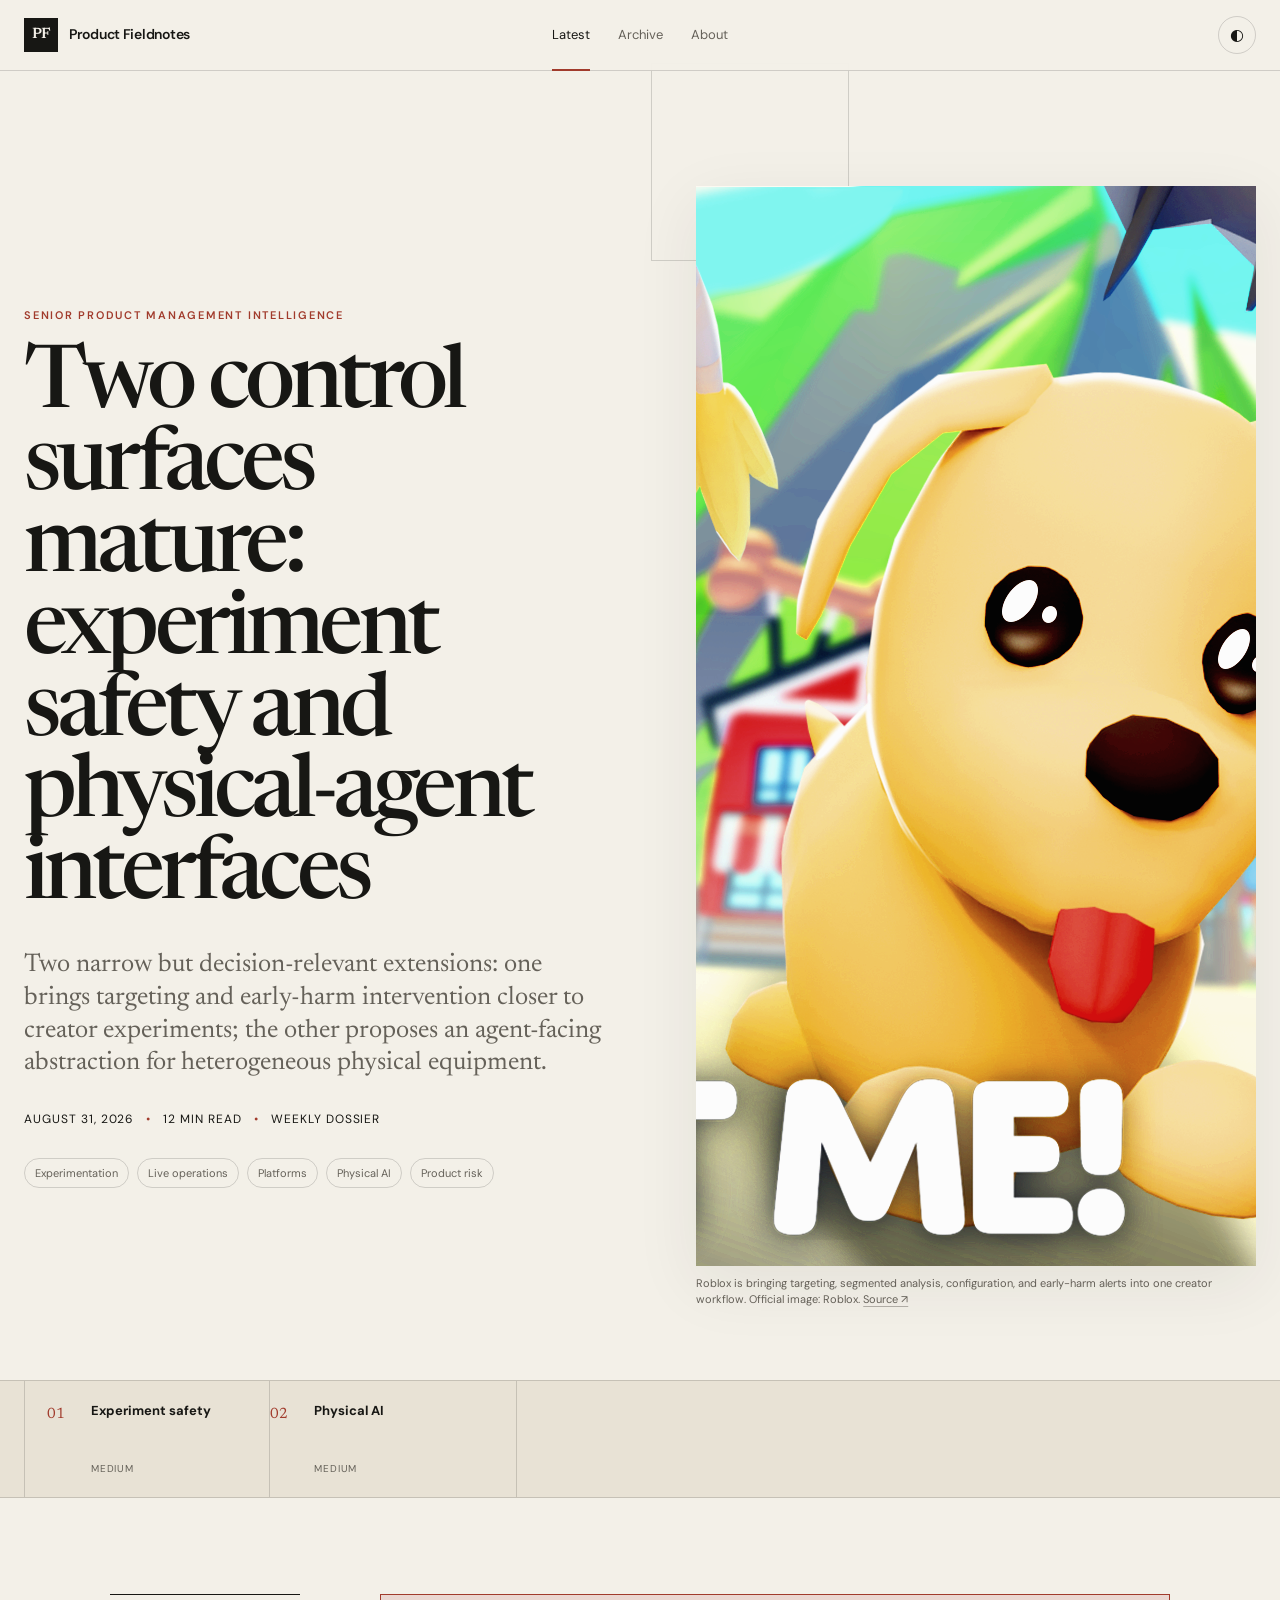
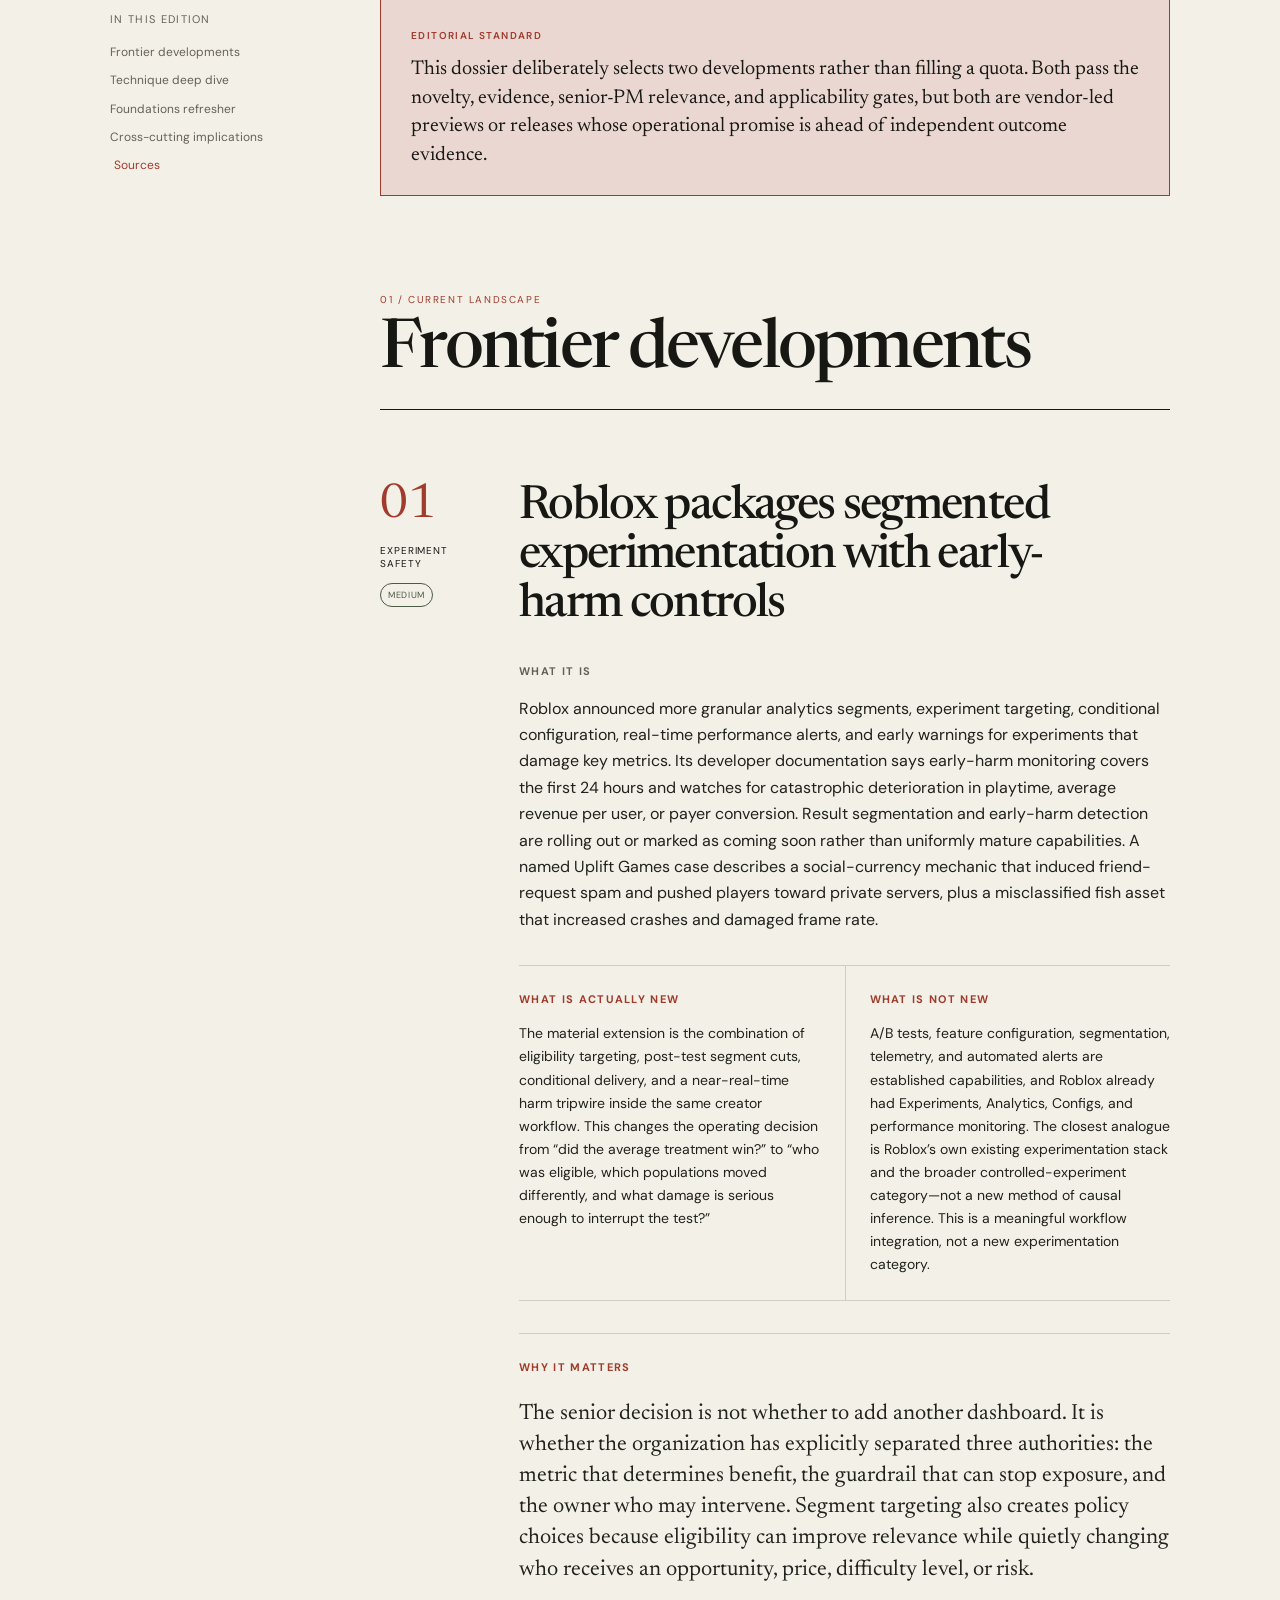
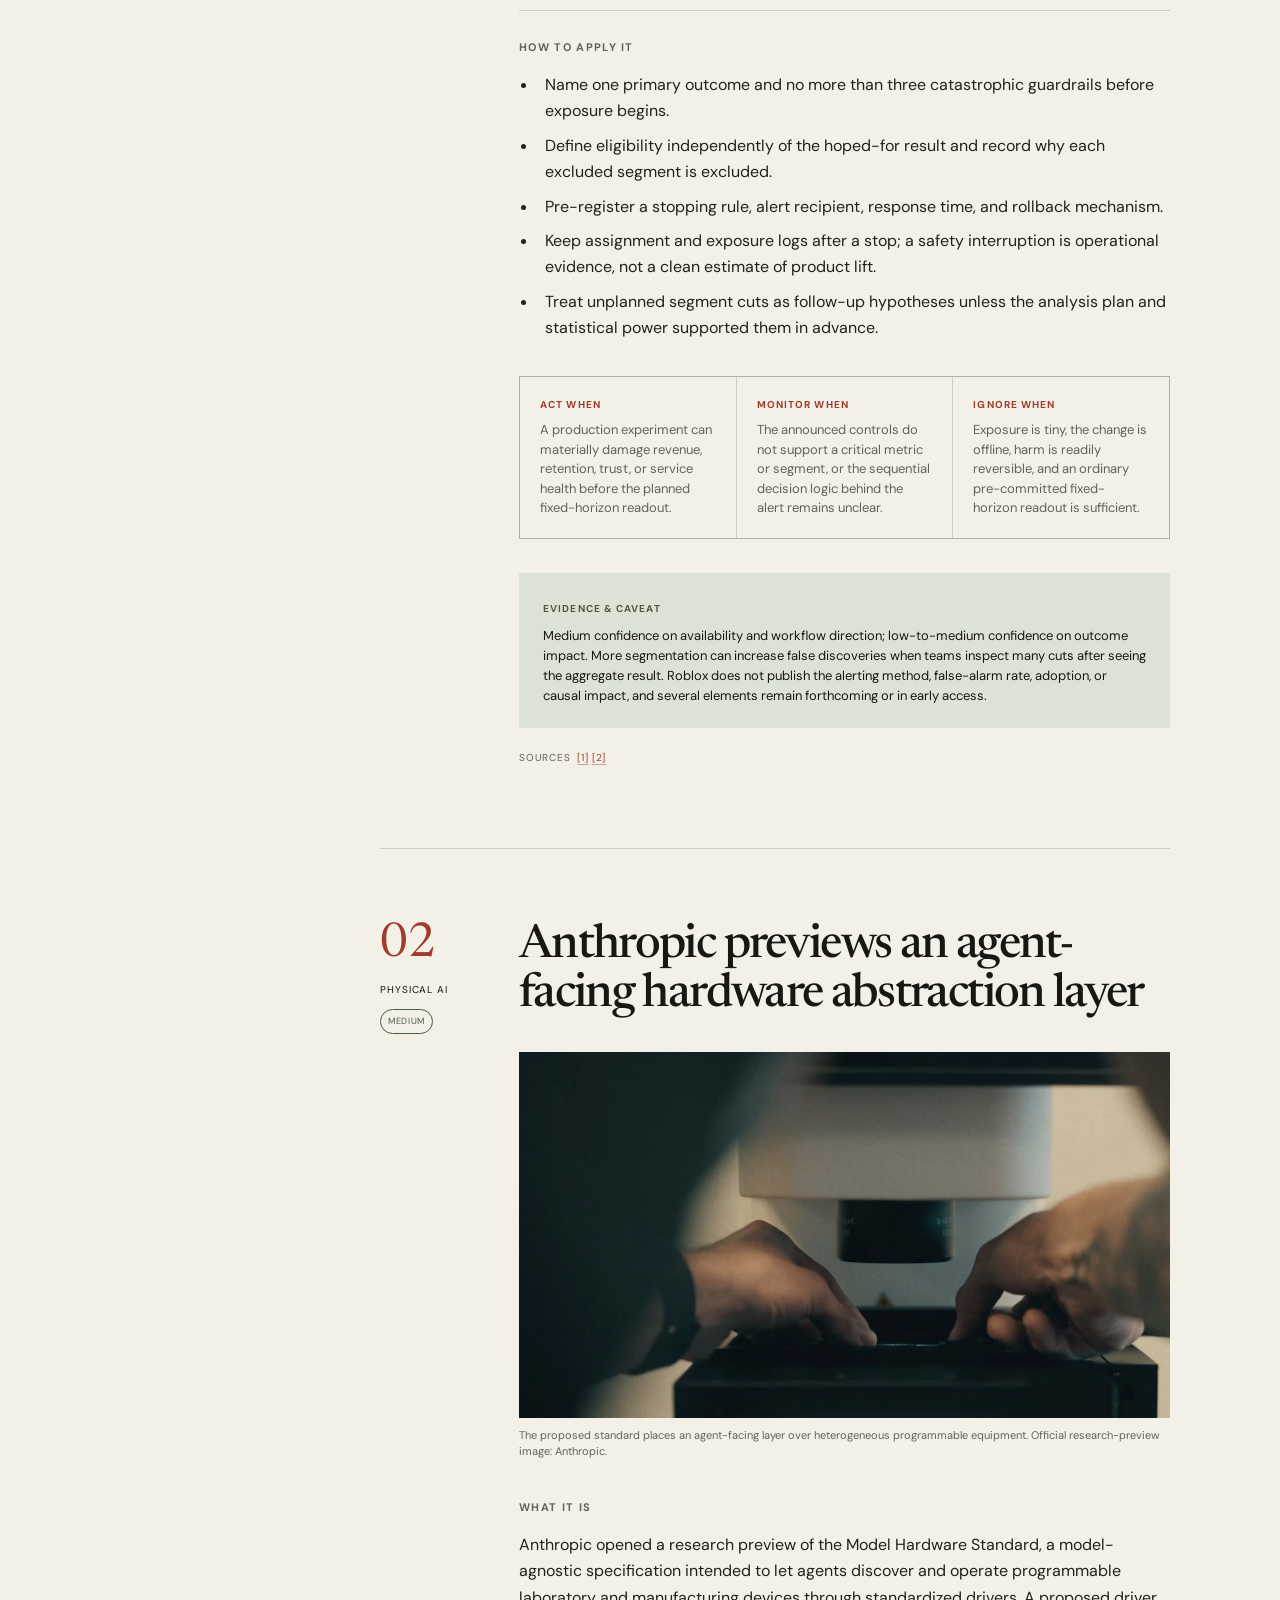
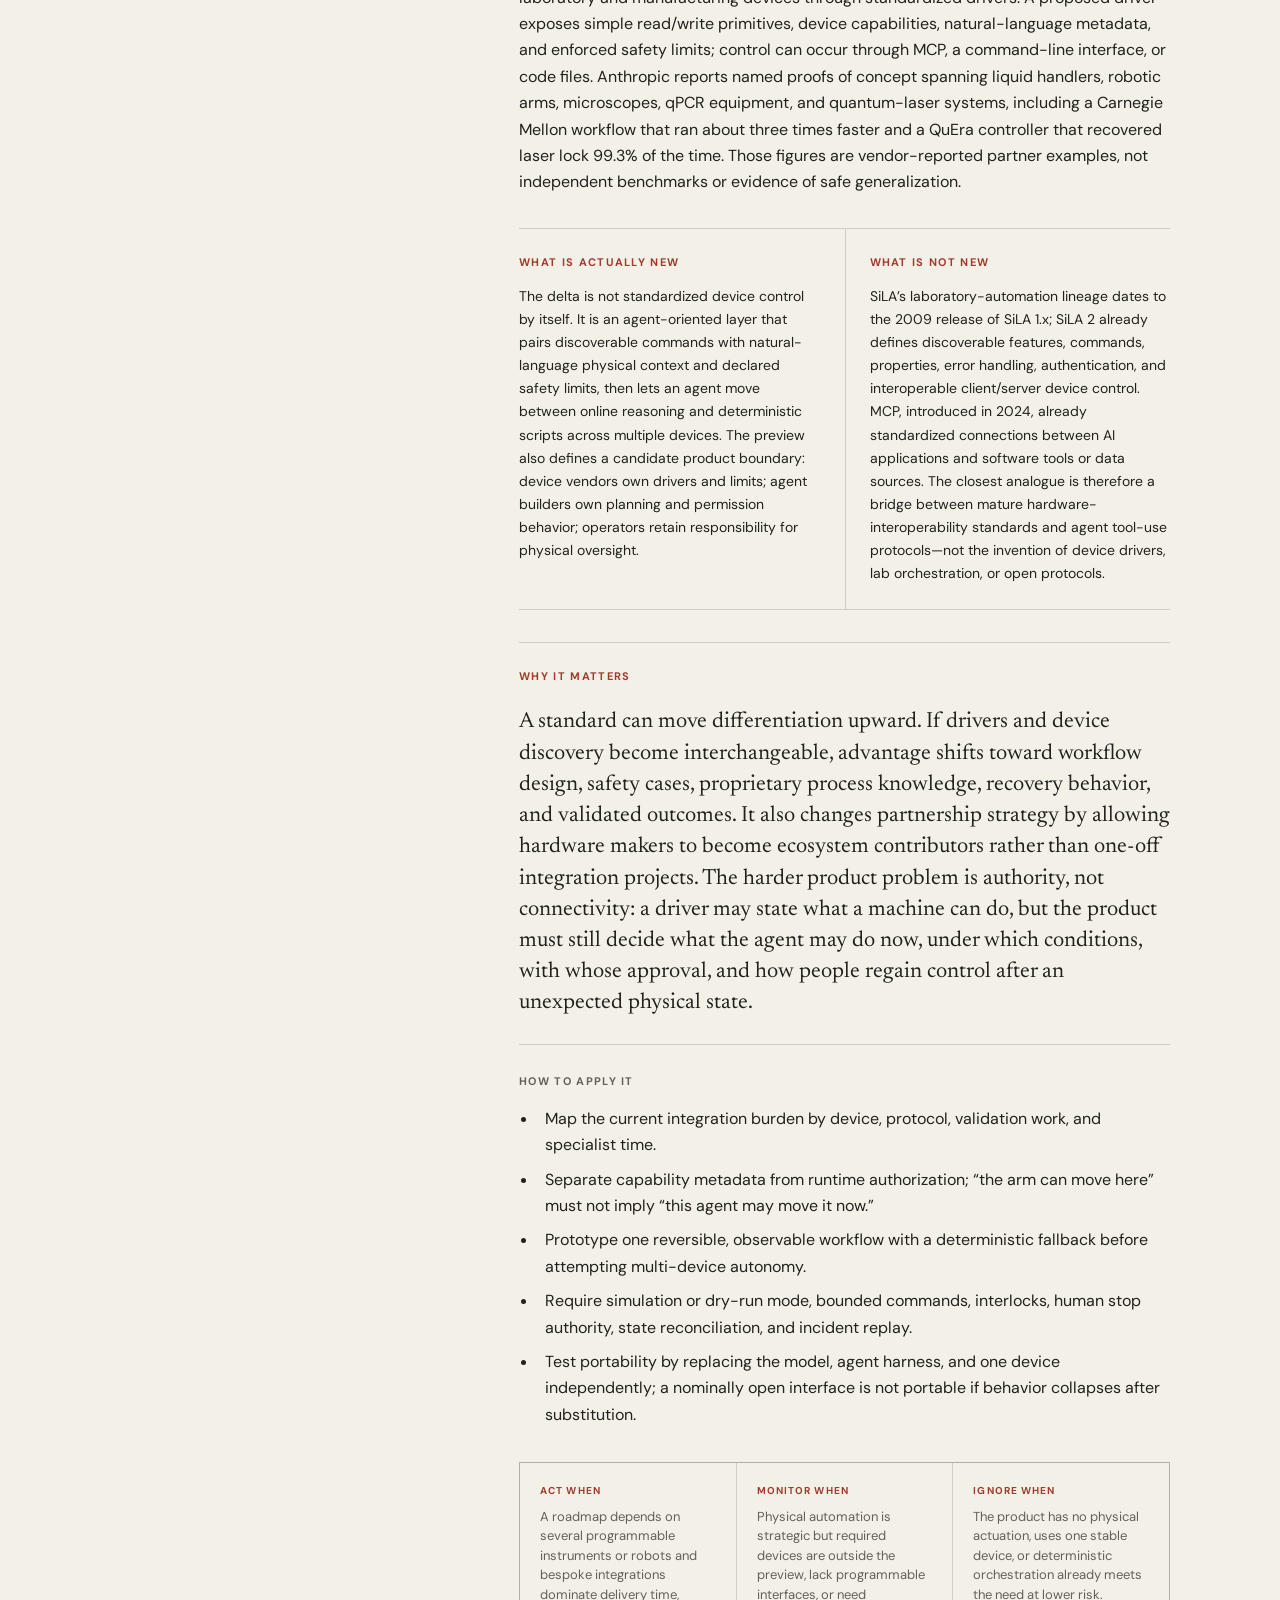
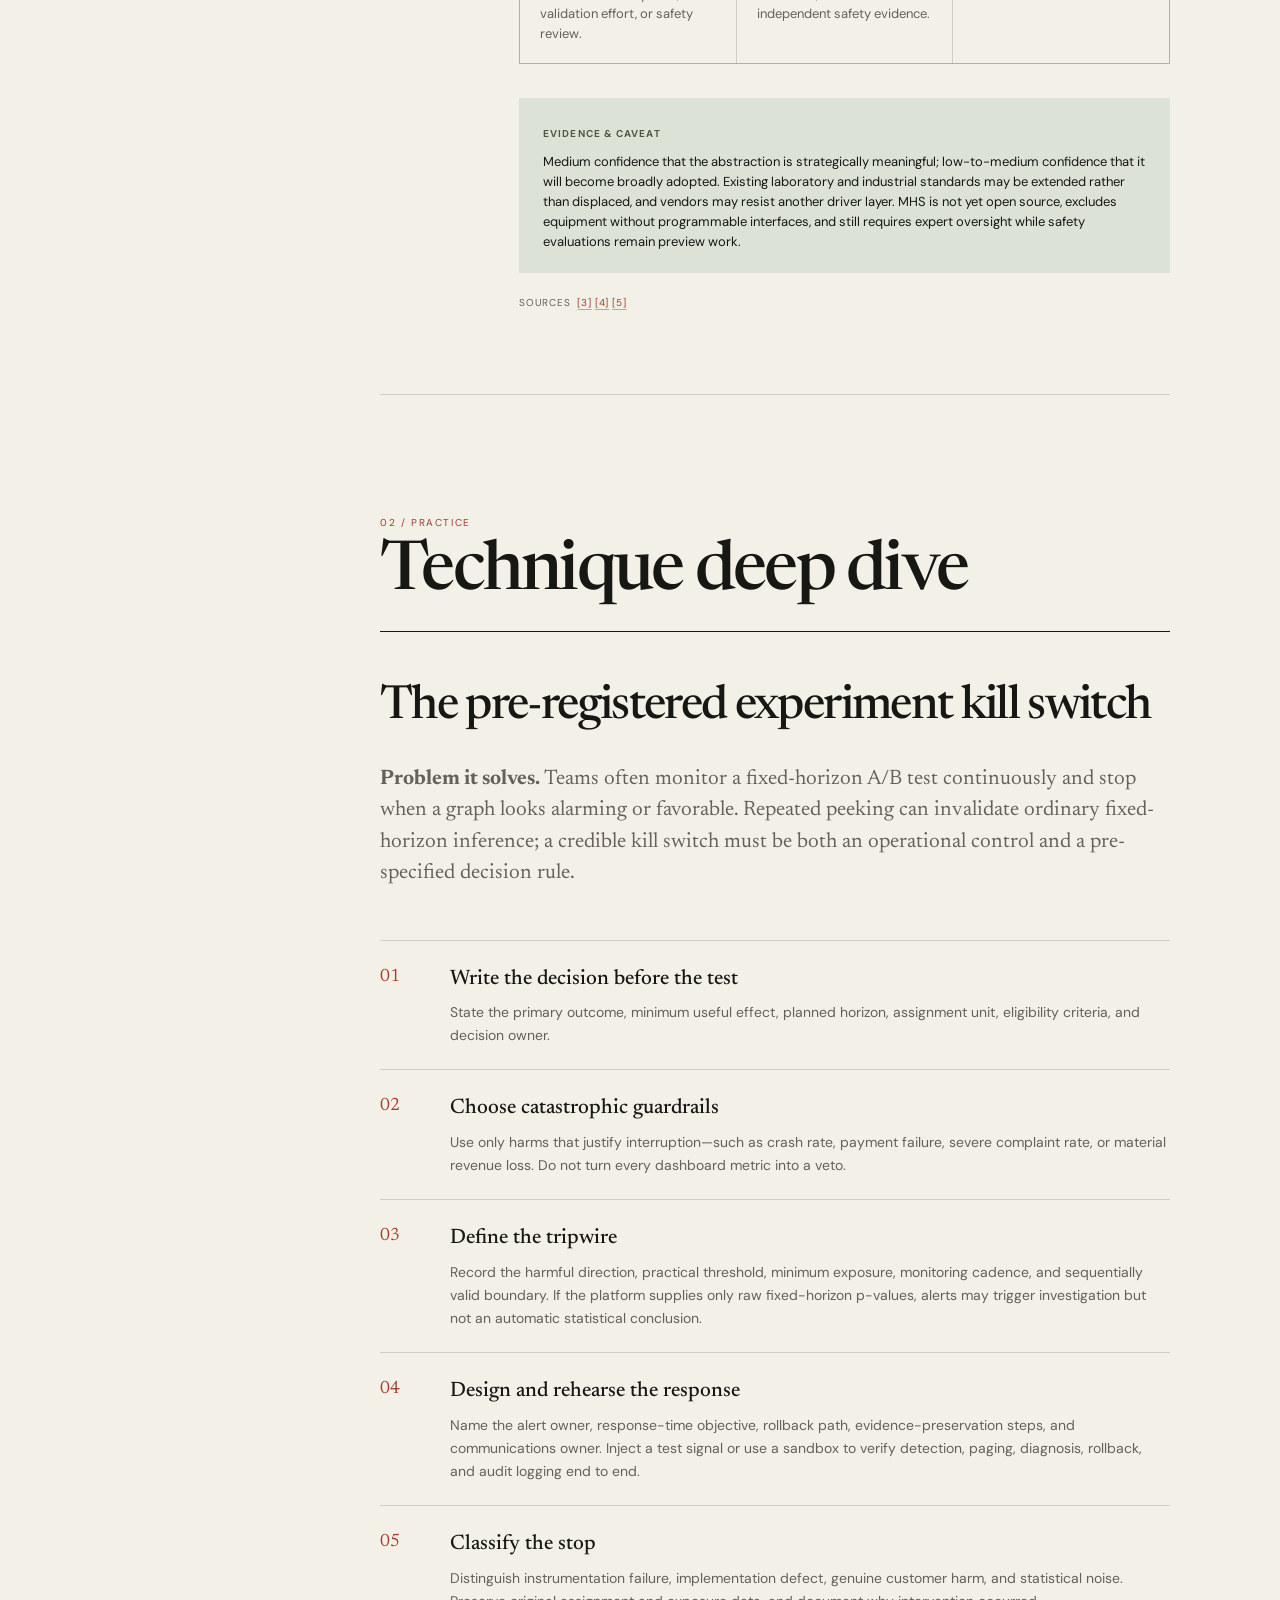
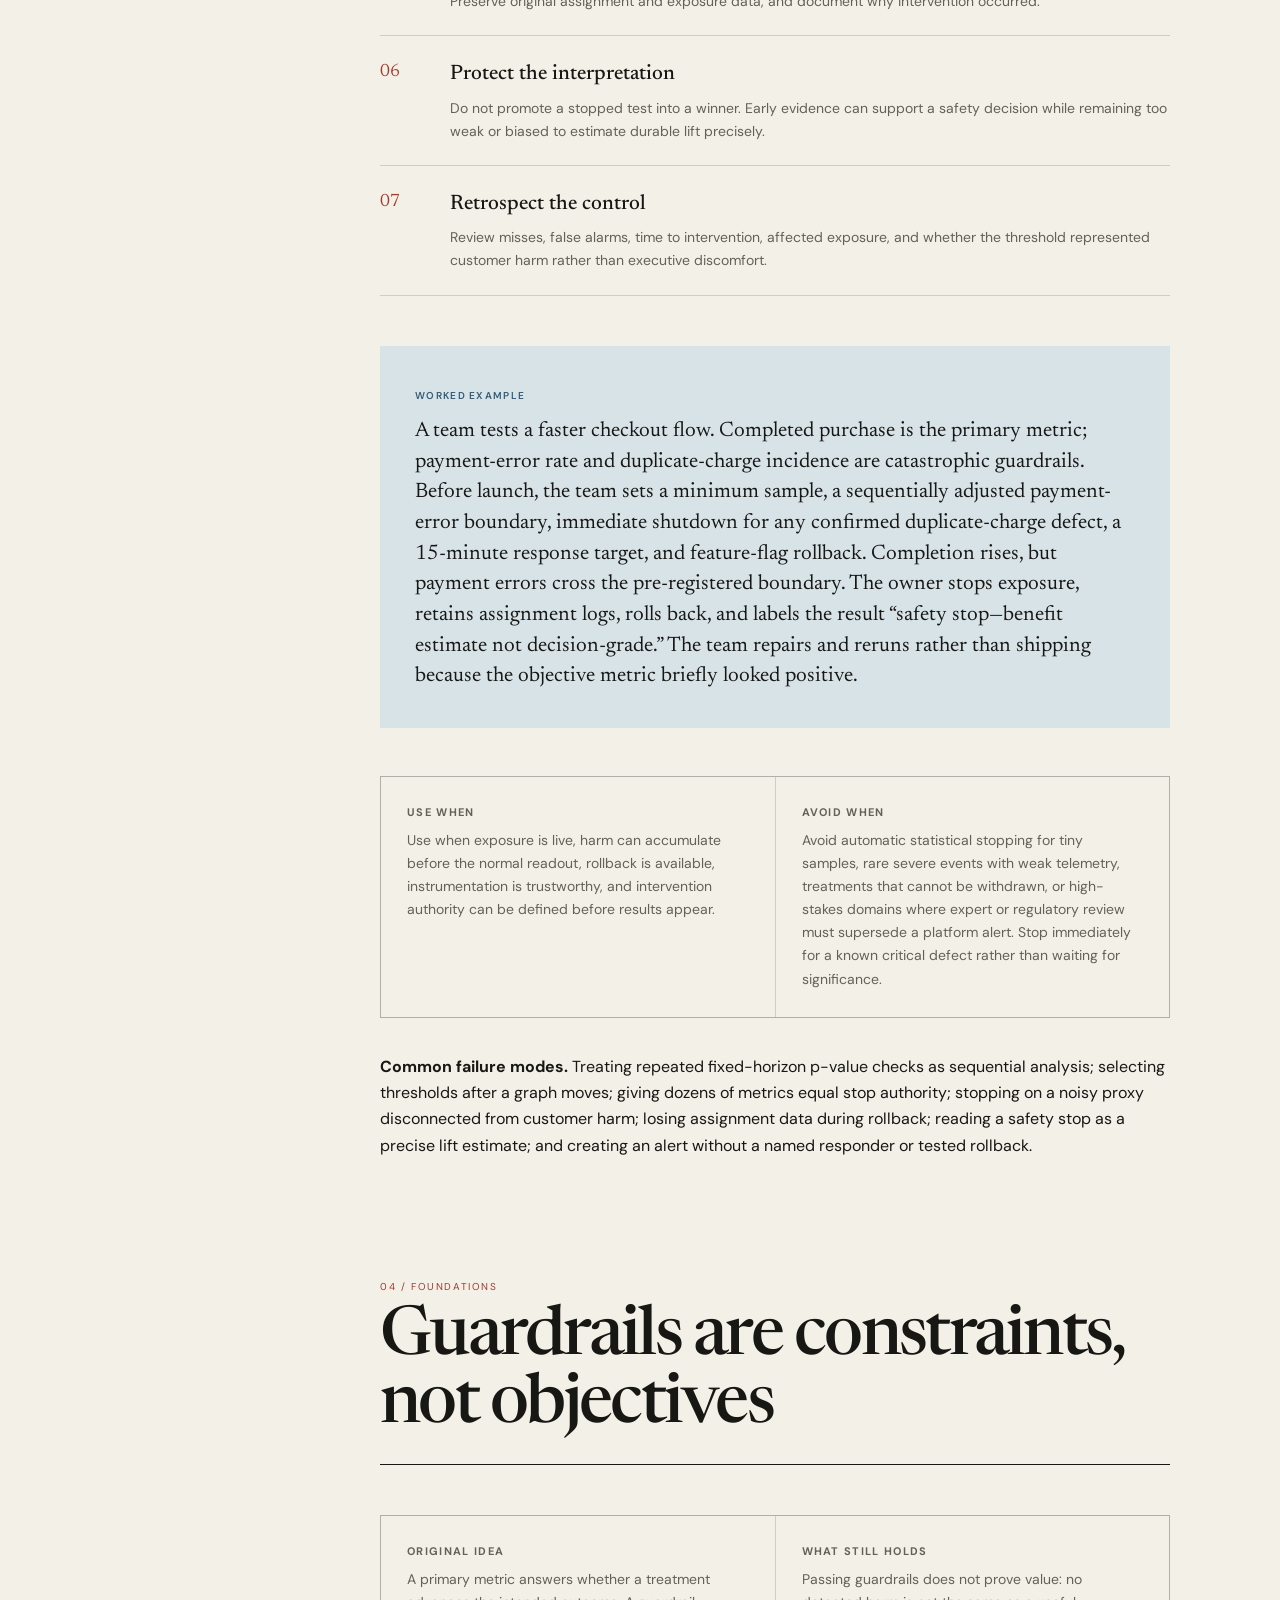
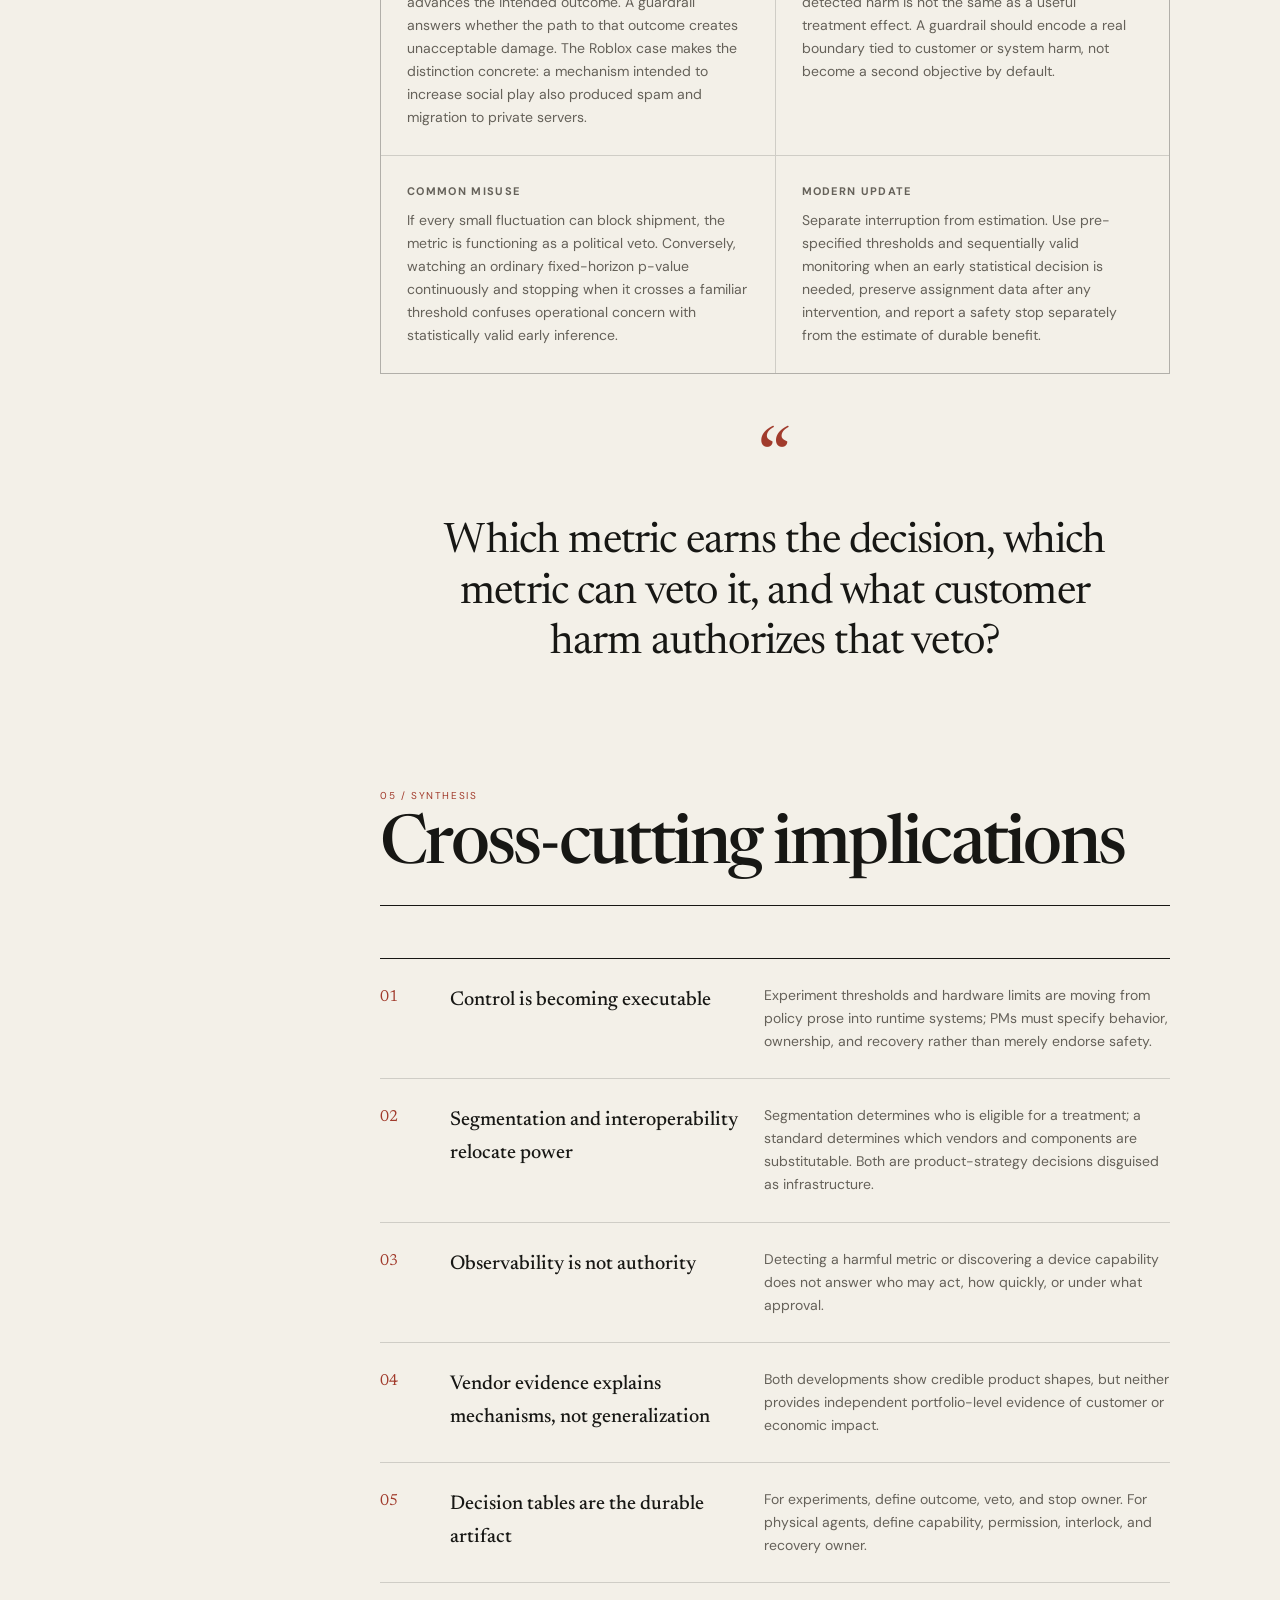
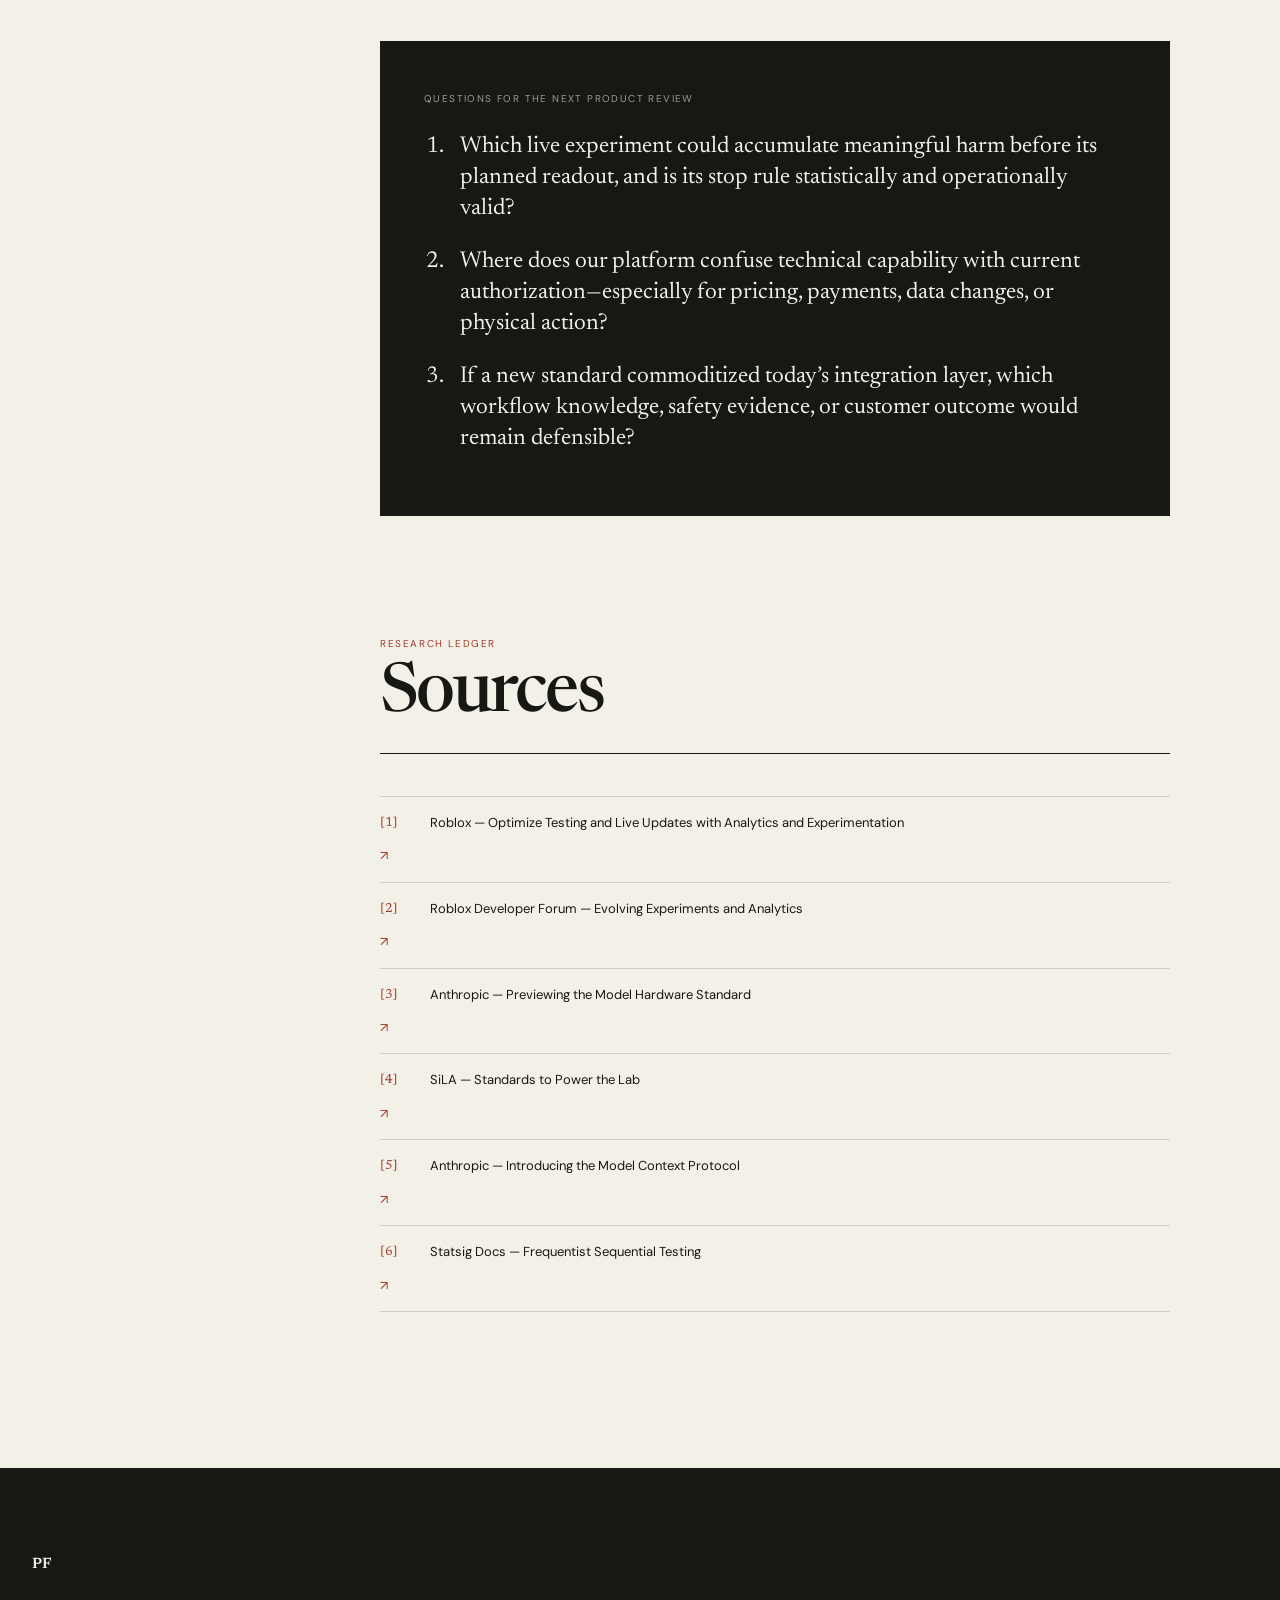
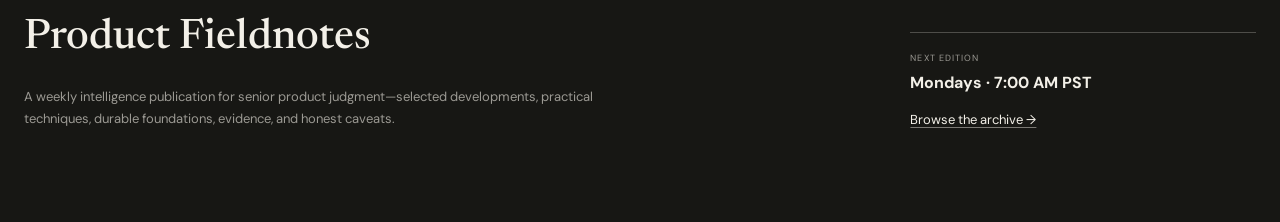
==== commit 2e9f84d5: "Publish August 31 weekly PM dossier" ====
--- a/index.html
+++ b/index.html
@@ -3,12 +3,12 @@
 <head>
   <meta charset="utf-8">
   <meta name="viewport" content="width=device-width, initial-scale=1">
-  <meta name="description" content="Five developments across organization-managed coding agents, supplier concentration, governed web retrieval, stateful streaming, and production-agent measurement—each tested for novelty and practical consequence.">
-  <meta property="og:title" content="Control moves closer to execution — Product Fieldnotes">
-  <meta property="og:description" content="Five developments across organization-managed coding agents, supplier concentration, governed web retrieval, stateful streaming, and production-agent measurement—each tested for novelty and practical consequence.">
-  <meta property="og:image" content="assets/images/2026-08-31-agentic-enterprise-index.jpg">
+  <meta name="description" content="Two narrow but decision-relevant extensions: one brings targeting and early-harm intervention closer to creator experiments; the other proposes an agent-facing abstraction for heterogeneous physical equipment.">
+  <meta property="og:title" content="Two control surfaces mature: experiment safety and physical-agent interfaces — Product Fieldnotes">
+  <meta property="og:description" content="Two narrow but decision-relevant extensions: one brings targeting and early-harm intervention closer to creator experiments; the other proposes an agent-facing abstraction for heterogeneous physical equipment.">
+  <meta property="og:image" content="assets/images/2026-08-31-roblox-experimentation.png">
   <meta name="theme-color" content="#f3f0e8">
-  <title>Control moves closer to execution — Product Fieldnotes</title>
+  <title>Two control surfaces mature: experiment safety and physical-agent interfaces — Product Fieldnotes</title>
   <link rel="preconnect" href="https://fonts.googleapis.com">
   <link rel="preconnect" href="https://fonts.gstatic.com" crossorigin>
   <link href="https://fonts.googleapis.com/css2?family=DM+Sans:wght@400;500;600&family=Newsreader:opsz,wght@6..72,400;6..72,500;6..72,600&display=swap" rel="stylesheet">
@@ -38,17 +38,17 @@
     <section class="cover shell">
       <div class="cover-copy">
         <p class="eyebrow">Senior Product Management Intelligence</p>
-        <h1>Control moves closer to execution</h1>
-        <p class="dek">Five developments across organization-managed coding agents, supplier concentration, governed web retrieval, stateful streaming, and production-agent measurement—each tested for novelty and practical consequence.</p>
+        <h1>Two control surfaces mature: experiment safety and physical-agent interfaces</h1>
+        <p class="dek">Two narrow but decision-relevant extensions: one brings targeting and early-harm intervention closer to creator experiments; the other proposes an agent-facing abstraction for heterogeneous physical equipment.</p>
         <div class="edition-meta">
-          <span>August 31, 2026</span><span>16 min read</span><span>Monday edition</span>
+          <span>August 31, 2026</span><span>12 min read</span><span>Weekly dossier</span>
         </div>
         <div class="topic-row" aria-label="Topics">
-<span>AI products</span><span>Platforms</span><span>Resilience</span><span>Measurement</span>        </div>
+<span>Experimentation</span><span>Live operations</span><span>Platforms</span><span>Physical AI</span><span>Product risk</span>        </div>
       </div>
       <figure class="cover-media">
-        <img src="assets/images/2026-08-31-agentic-enterprise-index.jpg" alt="Salesforce Agentic Enterprise Index editorial illustration" width="1440" height="1080">
-        <figcaption>Production-agent telemetry is beginning to reveal distinct deployment shapes rather than one universal maturity path. Image: Salesforce. <a href="https://www.salesforce.com/news/stories/agentic-enterprise-index-insights-2026" target="_blank" rel="noopener">Source ↗</a></figcaption>
+        <img src="assets/images/2026-08-31-roblox-experimentation.png" alt="Roblox experimentation platform artwork showing analytics and configuration controls" width="1440" height="1080">
+        <figcaption>Roblox is bringing targeting, segmented analysis, configuration, and early-harm alerts into one creator workflow. Official image: Roblox. <a href="https://about.roblox.com/newsroom/2026/08/optimize-testing-live-updates-roblox-analytics-experimentation-platform" target="_blank" rel="noopener">Source ↗</a></figcaption>
       </figure>
     </section>
 
@@ -56,27 +56,12 @@
       <div class="shell signal-grid">
         <a href="#signal-01">
           <span>01</span>
-          <strong>Organization control</strong>
+          <strong>Experiment safety</strong>
           <small>Medium</small>
         </a>
         <a href="#signal-02">
           <span>02</span>
-          <strong>Supplier risk</strong>
-          <small>High / impact uncertain</small>
-        </a>
-        <a href="#signal-03">
-          <span>03</span>
-          <strong>GA distribution update</strong>
-          <small>High</small>
-        </a>
-        <a href="#signal-04">
-          <span>04</span>
-          <strong>Data infrastructure</strong>
-          <small>Medium</small>
-        </a>
-        <a href="#signal-05">
-          <span>05</span>
-          <strong>Production telemetry</strong>
+          <strong>Physical AI</strong>
           <small>Medium</small>
         </a>
       </div>
@@ -87,16 +72,14 @@
         <p>In this edition</p>
         <a href="#frontier">Frontier developments</a>
         <a href="#technique">Technique deep dive</a>
-        <a href="#book">Book radar</a>
-        <a href="#foundation">Foundations refresher</a>
-        <a href="#implications">Cross-cutting implications</a>
+<a href="#foundation">Foundations refresher</a>        <a href="#implications">Cross-cutting implications</a>
         <a href="#sources">Sources</a>
       </aside>
 
       <article class="article-body">
         <aside class="editor-note">
-          <span>Editorial correction</span>
-          <p>Novelty gate: this edition excludes category-level launch claims. Bedrock Web Search is labeled a material GA distribution update; organization-managed Copilot agents, stateful BigQuery continuous queries, and longitudinal agent telemetry are meaningful extensions; Cursor’s cutoff is treated as a supplier-risk event, not a new technical category.</p>
+          <span>Editorial standard</span>
+          <p>This dossier deliberately selects two developments rather than filling a quota. Both pass the novelty, evidence, senior-PM relevance, and applicability gates, but both are vendor-led previews or releases whose operational promise is ahead of independent outcome evidence.</p>
         </aside>
 
         <section id="frontier" class="report-section">
@@ -109,166 +92,96 @@
           <section id="signal-01" class="development">
             <div class="development-index">
               <span>01</span>
-              <p>Organization control</p>
+              <p>Experiment safety</p>
               <em>Medium</em>
             </div>
             <div class="development-content">
-              <h3>Shared coding agents become an organization-managed product surface</h3>
-              <div class="analysis-block"><h4>What it is</h4><p>GitHub’s August 28 Visual Studio update lets organization and enterprise owners publish custom agents across repositories. Developers can see each agent’s description and organizational source in the picker; the release also adds low, medium, and high reasoning effort, clearer model capability and cost information, and review of commits or uncommitted changes through the Git agent before a pull request.</p></div>
+              <h3>Roblox packages segmented experimentation with early-harm controls</h3>
+              <div class="analysis-block"><h4>What it is</h4><p>Roblox announced more granular analytics segments, experiment targeting, conditional configuration, real-time performance alerts, and early warnings for experiments that damage key metrics. Its developer documentation says early-harm monitoring covers the first 24 hours and watches for catastrophic deterioration in playtime, average revenue per user, or payer conversion. Result segmentation and early-harm detection are rolling out or marked as coming soon rather than uniformly mature capabilities. A named Uplift Games case describes a social-currency mechanic that induced friend-request spam and pushed players toward private servers, plus a misclassified fish asset that increased crashes and damaged frame rate.</p></div>
               <div class="novelty-pair">
-                <div><h4>What is actually new</h4><p>The meaningful extension is centralized distribution of specialized agents plus explicit reasoning-cost controls inside the IDE. The capabilities reach every Copilot plan, although sharing requires a GitHub organization.</p></div>
-                <div><h4>What is not new</h4><p>Repository instructions, assistants, model selectors, and automated review already exist in Copilot and Cursor. This packages familiar capabilities into a governable Visual Studio workflow; it does not invent coding agents.</p></div>
-              </div>
-              <div class="analysis-block why"><h4>Why it matters</h4><p>An agent can embody team policy but can also spread stale or unsafe instructions at organization scale. Reasoning effort turns quality, latency, and token consumption into explicit product and economic controls rather than hidden implementation details.</p></div>
+                <div><h4>What is actually new</h4><p>The material extension is the combination of eligibility targeting, post-test segment cuts, conditional delivery, and a near-real-time harm tripwire inside the same creator workflow. This changes the operating decision from “did the average treatment win?” to “who was eligible, which populations moved differently, and what damage is serious enough to interrupt the test?”</p></div>
+                <div><h4>What is not new</h4><p>A/B tests, feature configuration, segmentation, telemetry, and automated alerts are established capabilities, and Roblox already had Experiments, Analytics, Configs, and performance monitoring. The closest analogue is Roblox’s own existing experimentation stack and the broader controlled-experiment category—not a new method of causal inference. This is a meaningful workflow integration, not a new experimentation category.</p></div>
+              </div>
+              <div class="analysis-block why"><h4>Why it matters</h4><p>The senior decision is not whether to add another dashboard. It is whether the organization has explicitly separated three authorities: the metric that determines benefit, the guardrail that can stop exposure, and the owner who may intervene. Segment targeting also creates policy choices because eligibility can improve relevance while quietly changing who receives an opportunity, price, difficulty level, or risk.</p></div>
               <div class="analysis-block"><h4>How to apply it</h4>
-                <ul><li>Pilot one agent on a bounded job such as migration checks before organization-wide publication.</li><li>Assign an owner, version its instructions, and log acceptance, edit, and reversal rates.</li><li>Compare low and high effort on defect escape, latency, and cost per accepted change.</li></ul>
-              </div>
-              <div class="caveat"><strong>Evidence & caveat</strong><p>Medium confidence; meaningful extension. GitHub provides no comparative quality, productivity, or cost results, so broader deployment should follow a measured pilot.</p></div>
-              <p class="source-pointers">Sources <a href="#source-1">[1]</a></p>
+                <ul><li>Name one primary outcome and no more than three catastrophic guardrails before exposure begins.</li><li>Define eligibility independently of the hoped-for result and record why each excluded segment is excluded.</li><li>Pre-register a stopping rule, alert recipient, response time, and rollback mechanism.</li><li>Keep assignment and exposure logs after a stop; a safety interruption is operational evidence, not a clean estimate of product lift.</li><li>Treat unplanned segment cuts as follow-up hypotheses unless the analysis plan and statistical power supported them in advance.</li></ul>
+              </div>
+              <div class="decision-trigger" aria-label="Decision trigger">
+                <div><h4>Act when</h4><p>A production experiment can materially damage revenue, retention, trust, or service health before the planned fixed-horizon readout.</p></div>
+                <div><h4>Monitor when</h4><p>The announced controls do not support a critical metric or segment, or the sequential decision logic behind the alert remains unclear.</p></div>
+                <div><h4>Ignore when</h4><p>Exposure is tiny, the change is offline, harm is readily reversible, and an ordinary pre-committed fixed-horizon readout is sufficient.</p></div>
+              </div>
+              <div class="caveat"><strong>Evidence & caveat</strong><p>Medium confidence on availability and workflow direction; low-to-medium confidence on outcome impact. More segmentation can increase false discoveries when teams inspect many cuts after seeing the aggregate result. Roblox does not publish the alerting method, false-alarm rate, adoption, or causal impact, and several elements remain forthcoming or in early access.</p></div>
+              <p class="source-pointers">Sources <a href="#source-1">[1]</a><a href="#source-2">[2]</a></p>
             </div>
           </section>
           <section id="signal-02" class="development">
             <div class="development-index">
               <span>02</span>
-              <p>Supplier risk</p>
-              <em>High / impact uncertain</em>
+              <p>Physical AI</p>
+              <em>Medium</em>
             </div>
             <div class="development-content">
-              <h3>Cursor’s model cutoff makes supplier concentration visible</h3>
-              <div class="analysis-block"><h4>What it is</h4><p>Cursor announced on August 14 that SpaceX had completed its acquisition, promising access to more compute and lower-cost in-house models. On August 28, OpenAI said it intended to wind down model supply to Cursor with a proposed November 12 cutoff; CNBC independently reported the planned termination.</p></div>
+              <h3>Anthropic previews an agent-facing hardware abstraction layer</h3>
+              <figure class="inline-media">
+                <img src="assets/images/2026-08-31-model-hardware-standard.jpg" alt="Anthropic Model Hardware Standard research preview artwork depicting connected laboratory equipment" loading="lazy">
+                <figcaption>The proposed standard places an agent-facing layer over heterogeneous programmable equipment. Official research-preview image: Anthropic.</figcaption>
+              </figure>
+              <div class="analysis-block"><h4>What it is</h4><p>Anthropic opened a research preview of the Model Hardware Standard, a model-agnostic specification intended to let agents discover and operate programmable laboratory and manufacturing devices through standardized drivers. A proposed driver exposes simple read/write primitives, device capabilities, natural-language metadata, and enforced safety limits; control can occur through MCP, a command-line interface, or code files. Anthropic reports named proofs of concept spanning liquid handlers, robotic arms, microscopes, qPCR equipment, and quantum-laser systems, including a Carnegie Mellon workflow that ran about three times faster and a QuEra controller that recovered laser lock 99.3% of the time. Those figures are vendor-reported partner examples, not independent benchmarks or evidence of safe generalization.</p></div>
               <div class="novelty-pair">
-                <div><h4>What is actually new</h4><p>The new event is a concrete withdrawal date for a major upstream capability after a change of control. It converts a theoretical dependency into a timed migration, customer-communication, and continuity problem.</p></div>
-                <div><h4>What is not new</h4><p>Deplatforming, supplier concentration, and multi-model routing are established concerns. The novelty is the commercial trigger and compressed transition window—not model portability as a concept.</p></div>
-              </div>
-              <div class="analysis-block why"><h4>Why it matters</h4><p>Supplier incentives can change after acquisitions or competitive moves. A model-neutral interface is not genuine portability when prompts, evaluations, latency targets, economics, and customer expectations are tuned to one provider.</p></div>
+                <div><h4>What is actually new</h4><p>The delta is not standardized device control by itself. It is an agent-oriented layer that pairs discoverable commands with natural-language physical context and declared safety limits, then lets an agent move between online reasoning and deterministic scripts across multiple devices. The preview also defines a candidate product boundary: device vendors own drivers and limits; agent builders own planning and permission behavior; operators retain responsibility for physical oversight.</p></div>
+                <div><h4>What is not new</h4><p>SiLA’s laboratory-automation lineage dates to the 2009 release of SiLA 1.x; SiLA 2 already defines discoverable features, commands, properties, error handling, authentication, and interoperable client/server device control. MCP, introduced in 2024, already standardized connections between AI applications and software tools or data sources. The closest analogue is therefore a bridge between mature hardware-interoperability standards and agent tool-use protocols—not the invention of device drivers, lab orchestration, or open protocols.</p></div>
+              </div>
+              <div class="analysis-block why"><h4>Why it matters</h4><p>A standard can move differentiation upward. If drivers and device discovery become interchangeable, advantage shifts toward workflow design, safety cases, proprietary process knowledge, recovery behavior, and validated outcomes. It also changes partnership strategy by allowing hardware makers to become ecosystem contributors rather than one-off integration projects. The harder product problem is authority, not connectivity: a driver may state what a machine can do, but the product must still decide what the agent may do now, under which conditions, with whose approval, and how people regain control after an unexpected physical state.</p></div>
               <div class="analysis-block"><h4>How to apply it</h4>
-                <ul><li>Route representative common, high-value, and worst-case tasks to the replacement stack; compare success, latency, refusals, and margin.</li><li>Inventory customer promises and contract terms that change with the provider.</li><li>Add change-of-control rights and transition assistance to critical-supplier reviews.</li></ul>
-              </div>
-              <div class="caveat"><strong>Evidence & caveat</strong><p>High confidence for the announced cutoff; customer impact remains uncertain. Cursor can substitute models, change its product mix, or negotiate supply, so the event proves exposure rather than a predetermined outcome.</p></div>
-              <p class="source-pointers">Sources <a href="#source-2">[2]</a><a href="#source-3">[3]</a><a href="#source-10">[10]</a></p>
+                <ul><li>Map the current integration burden by device, protocol, validation work, and specialist time.</li><li>Separate capability metadata from runtime authorization; “the arm can move here” must not imply “this agent may move it now.”</li><li>Prototype one reversible, observable workflow with a deterministic fallback before attempting multi-device autonomy.</li><li>Require simulation or dry-run mode, bounded commands, interlocks, human stop authority, state reconciliation, and incident replay.</li><li>Test portability by replacing the model, agent harness, and one device independently; a nominally open interface is not portable if behavior collapses after substitution.</li></ul>
+              </div>
+              <div class="decision-trigger" aria-label="Decision trigger">
+                <div><h4>Act when</h4><p>A roadmap depends on several programmable instruments or robots and bespoke integrations dominate delivery time, validation effort, or safety review.</p></div>
+                <div><h4>Monitor when</h4><p>Physical automation is strategic but required devices are outside the preview, lack programmable interfaces, or need independent safety evidence.</p></div>
+                <div><h4>Ignore when</h4><p>The product has no physical actuation, uses one stable device, or deterministic orchestration already meets the need at lower risk.</p></div>
+              </div>
+              <div class="caveat"><strong>Evidence & caveat</strong><p>Medium confidence that the abstraction is strategically meaningful; low-to-medium confidence that it will become broadly adopted. Existing laboratory and industrial standards may be extended rather than displaced, and vendors may resist another driver layer. MHS is not yet open source, excludes equipment without programmable interfaces, and still requires expert oversight while safety evaluations remain preview work.</p></div>
+              <p class="source-pointers">Sources <a href="#source-3">[3]</a><a href="#source-4">[4]</a><a href="#source-5">[5]</a></p>
             </div>
           </section>
-          <section id="signal-03" class="development">
-            <div class="development-index">
-              <span>03</span>
-              <p>GA distribution update</p>
-              <em>High</em>
-            </div>
-            <div class="development-content">
-              <h3>Managed web grounding creates a separately governable retrieval boundary</h3>
-              <div class="analysis-block"><h4>What it is</h4><p>Amazon Bedrock Web Search is a built-in tool through which supported models can search an AWS-maintained index, optionally fetch pages, and return citations. IAM permissions can separately govern search, fetch, and external-web access; AWS also documents regional processing and CloudTrail monitoring.</p></div>
-              <div class="novelty-pair">
-                <div><h4>What is actually new</h4><p>Bedrock now makes search grounding a managed primitive rather than a bespoke tool loop, with distinct controls for index search, cached fetch, and live external access. The important delta is operational packaging and governance within Bedrock.</p></div>
-                <div><h4>What is not new</h4><p>OpenAI web search, Gemini grounding, and third-party search APIs already provide current retrieval. This is a material GA and distribution update, not a new category.</p></div>
-              </div>
-              <div class="analysis-block why"><h4>Why it matters</h4><p>Teams can expose current information without allowing unconstrained browsing, but a displayed citation does not necessarily mean the full page was fetched: AWS says annotations may remain when fetch authorization fails. Retrieval state therefore belongs in telemetry and user-facing evidence design.</p></div>
-              <div class="analysis-block"><h4>How to apply it</h4>
-                <ul><li>Test index-only, cached-page, and live-web policies against the same evaluation set.</li><li>Distinguish snippet-level from page-level evidence in the interface and logs.</li><li>Measure unsupported claims, source quality, latency, and cost—not citation count alone.</li></ul>
-              </div>
-              <div class="caveat"><strong>Evidence & caveat</strong><p>High confidence for documented operation; material GA rollout. Model and region support are constrained, and independent retrieval-quality comparisons are not available.</p></div>
-              <p class="source-pointers">Sources <a href="#source-4">[4]</a></p>
-            </div>
-          </section>
-          <section id="signal-04" class="development">
-            <div class="development-index">
-              <span>04</span>
-              <p>Data infrastructure</p>
-              <em>Medium</em>
-            </div>
-            <div class="development-content">
-              <h3>BigQuery adds state to continuous queries</h3>
-              <div class="analysis-block"><h4>What it is</h4><p>Google’s August 24–28 release roundup places stateful processing for BigQuery continuous queries in preview. Joins, aggregations, and window functions can now operate directly on streaming queries—for example, computing a rolling 30-minute metric for a downstream application or agent.</p></div>
-              <div class="novelty-pair">
-                <div><h4>What is actually new</h4><p>BigQuery continuous queries move from simpler event-by-event processing toward maintaining context across time and streams. For existing BigQuery teams, that can reduce the number of separate systems required for some near-real-time features.</p></div>
-                <div><h4>What is not new</h4><p>Flink, Kafka Streams, Materialize, and other cloud services already process stateful streams. This is a BigQuery extension, not a new data architecture.</p></div>
-              </div>
-              <div class="analysis-block why"><h4>Why it matters</h4><p>Fraud detection, onboarding, usage limits, and retention outreach can react to sequences rather than isolated events. Faster execution also makes product decisions about lateness, window definitions, correction logic, and acceptable automated action more consequential.</p></div>
-              <div class="analysis-block"><h4>How to apply it</h4>
-                <ul><li>Prototype one reversible intervention rather than migrating a full pipeline.</li><li>Measure freshness and false-positive cost alongside infrastructure performance.</li><li>Retain a holdout so faster intervention is tested against customer outcomes.</li></ul>
-              </div>
-              <div class="caveat"><strong>Evidence & caveat</strong><p>Medium confidence; meaningful extension. Preview reliability, sustained-load cost, and migration economics versus established stream processors remain unproven.</p></div>
-              <p class="source-pointers">Sources <a href="#source-5">[5]</a></p>
-            </div>
-          </section>
-          <section id="signal-05" class="development">
-            <div class="development-index">
-              <span>05</span>
-              <p>Production telemetry</p>
-              <em>Medium</em>
-            </div>
-            <div class="development-content">
-              <h3>Agent telemetry points to two deployment shapes—not one maturity ladder</h3>
-              <figure class="inline-media">
-                <img src="assets/images/2026-08-31-agent-escalation-chart.png" alt="Salesforce chart showing agent conversation volume and escalation rate over time" loading="lazy">
-                <figcaption>Salesforce reports steady escalation rates as conversation volume rises. This is vendor telemetry from a selected platform cohort, not independent causal evidence. Source: Salesforce Agentic Enterprise Index.</figcaption>
-              </figure>
-              <div class="analysis-block"><h4>What it is</h4><p>Salesforce’s August 7 Agentic Enterprise Index studies an aggregated cohort with agents active in production every month from February 2025 through April 2026. It distinguishes high-volume, narrow consumer workflows from lower-volume, multi-step deployments in operationally complex sectors, while reporting growth in agents per organization and completed ‘Agentic Work Units.’</p></div>
-              <div class="novelty-pair">
-                <div><h4>What is actually new</h4><p>The useful empirical extension is longitudinal production telemetry suggesting that skill breadth and work volume may represent different deployment strategies rather than sequential rungs on one maturity model.</p></div>
-                <div><h4>What is not new</h4><p>Vendor usage indexes and ‘work completed’ metrics are established. Salesforce defines the unit on its own platform, and the study does not show that agents caused the commercial outcomes discussed around the data.</p></div>
-              </div>
-              <div class="analysis-block why"><h4>Why it matters</h4><p>A narrow, high-volume agent needs strong unit economics and exception handling; a multi-step regulated agent needs permissions, auditability, and recovery before scale. Comparing both on one adoption score hides the product decision.</p></div>
-              <div class="analysis-block"><h4>How to apply it</h4>
-                <ul><li>Segment the portfolio by task diversity, volume, reversibility, and exception cost.</li><li>Use cost per successful work unit for narrow flows and human-reviewed completion plus incident severity for complex ones.</li><li>Treat vendor-defined work units as hypotheses until they correlate with retained customer value and margin.</li></ul>
-              </div>
-              <div class="caveat"><strong>Evidence & caveat</strong><p>Medium confidence; meaningful empirical extension. The cohort includes persistent Agentforce users, Salesforce controls the definitions, and survivorship and selection limit causal interpretation.</p></div>
-              <p class="source-pointers">Sources <a href="#source-6">[6]</a></p>
-            </div>
-          </section>
         </section>
 
         <section id="technique" class="report-section technique-section">
           <header class="section-heading">
             <p>02 / Practice</p><h2>Technique deep dive</h2><div class="rule"></div>
           </header>
-          <h3>The supplier-exit drill</h3>
-          <p class="lead"><strong>Problem it solves.</strong> An abstraction layer may technically support several vendors while prompts, evaluations, contracts, operational procedures, and customer promises remain provider-specific. The drill turns claimed optionality into observed switching time and customer impact.</p>
+          <h3>The pre-registered experiment kill switch</h3>
+          <p class="lead"><strong>Problem it solves.</strong> Teams often monitor a fixed-horizon A/B test continuously and stop when a graph looks alarming or favorable. Repeated peeking can invalidate ordinary fixed-horizon inference; a credible kill switch must be both an operational control and a pre-specified decision rule.</p>
           <ol class="steps">
-            <li><span>01</span><div><h4>Choose the exit event</h4><p>Test an immediate outage, a 30-day termination, or a 50% price increase. The scenario determines what continuity actually requires.</p></div></li>
-            <li><span>02</span><div><h4>Map dependencies</h4><p>Inventory models, APIs, embeddings, fine-tunes, safety filters, data residency, rate limits, contractual rights, and customer-facing claims.</p></div></li>
-            <li><span>03</span><div><h4>Select representative jobs</h4><p>Include the most common task, the highest-value task, and the worst credible failure. Average traffic alone will conceal the hard parts.</p></div></li>
-            <li><span>04</span><div><h4>Run the substitute</h4><p>Freeze the product version and measure task success, latency, cost, refusals, rework, and segment-specific regressions.</p></div></li>
-            <li><span>05</span><div><h4>Rehearse operations</h4><p>Revoke credentials, switch routing, validate logs, notify support and customers, and confirm rollback rather than stopping at an offline comparison.</p></div></li>
-            <li><span>06</span><div><h4>Make the concentration decision</h4><p>Fund portability gaps, accept concentration explicitly because the advantage exceeds exit cost, or renegotiate transition terms.</p></div></li>
+            <li><span>01</span><div><h4>Write the decision before the test</h4><p>State the primary outcome, minimum useful effect, planned horizon, assignment unit, eligibility criteria, and decision owner.</p></div></li>
+            <li><span>02</span><div><h4>Choose catastrophic guardrails</h4><p>Use only harms that justify interruption—such as crash rate, payment failure, severe complaint rate, or material revenue loss. Do not turn every dashboard metric into a veto.</p></div></li>
+            <li><span>03</span><div><h4>Define the tripwire</h4><p>Record the harmful direction, practical threshold, minimum exposure, monitoring cadence, and sequentially valid boundary. If the platform supplies only raw fixed-horizon p-values, alerts may trigger investigation but not an automatic statistical conclusion.</p></div></li>
+            <li><span>04</span><div><h4>Design and rehearse the response</h4><p>Name the alert owner, response-time objective, rollback path, evidence-preservation steps, and communications owner. Inject a test signal or use a sandbox to verify detection, paging, diagnosis, rollback, and audit logging end to end.</p></div></li>
+            <li><span>05</span><div><h4>Classify the stop</h4><p>Distinguish instrumentation failure, implementation defect, genuine customer harm, and statistical noise. Preserve original assignment and exposure data, and document why intervention occurred.</p></div></li>
+            <li><span>06</span><div><h4>Protect the interpretation</h4><p>Do not promote a stopped test into a winner. Early evidence can support a safety decision while remaining too weak or biased to estimate durable lift precisely.</p></div></li>
+            <li><span>07</span><div><h4>Retrospect the control</h4><p>Review misses, false alarms, time to intervention, affected exposure, and whether the threshold represented customer harm rather than executive discomfort.</p></div></li>
           </ol>
-          <div class="worked-example"><span>Worked example</span><p>A research product’s backup model matches aggregate answer scores but changes URL formatting, doubles p95 latency, and cannot meet the same regional-processing promise. The team must normalize citation objects, set provider-specific latency budgets, and revise contracts before it can honestly claim failover.</p></div>
+          <div class="worked-example"><span>Worked example</span><p>A team tests a faster checkout flow. Completed purchase is the primary metric; payment-error rate and duplicate-charge incidence are catastrophic guardrails. Before launch, the team sets a minimum sample, a sequentially adjusted payment-error boundary, immediate shutdown for any confirmed duplicate-charge defect, a 15-minute response target, and feature-flag rollback. Completion rises, but payment errors cross the pre-registered boundary. The owner stops exposure, retains assignment logs, rolls back, and labels the result “safety stop—benefit estimate not decision-grade.” The team repairs and reruns rather than shipping because the objective metric briefly looked positive.</p></div>
           <div class="use-grid">
-            <div><h4>Use when</h4><p>Use when supplier loss would breach a customer promise, erase margin, or stop critical work; repeat after acquisitions, architectural changes, or contract renewals.</p></div>
-            <div><h4>Avoid when</h4><p>Do not fund expensive portability for low-impact components with easy manual replacement. Concentration can be rational when its measured advantage exceeds the exit cost.</p></div>
+            <div><h4>Use when</h4><p>Use when exposure is live, harm can accumulate before the normal readout, rollback is available, instrumentation is trustworthy, and intervention authority can be defined before results appear.</p></div>
+            <div><h4>Avoid when</h4><p>Avoid automatic statistical stopping for tiny samples, rare severe events with weak telemetry, treatments that cannot be withdrawn, or high-stakes domains where expert or regulatory review must supersede a platform alert. Stop immediately for a known critical defect rather than waiting for significance.</p></div>
           </div>
-          <p><strong>Common failure modes.</strong> Testing only output quality; ignoring legal and data terms; using nonrepresentative traffic; never exercising credential revocation; and describing materially degraded service as equivalent.</p>
-        </section>
-
-        <section id="book" class="report-section book-section">
-          <header class="section-heading">
-            <p>03 / Reading</p><h2>Book radar</h2><div class="rule"></div>
-          </header>
-          <div class="book-layout no-image">
-            <div>
-              <p class="eyebrow">O’Reilly Early Release, 2026 · partial-contents assessment</p>
-              <h3><em>The Probabilistic Product</em></h3>
-              <p class="byline">Christie Mealo</p>
-              <p class="lead">AI-native products require strategy designed for variable outputs, natural-language intent, and changing model supply; adding an AI feature to a deterministic product is not enough. Available chapters cover AI-native products, how AI works, and an ‘intent interface,’ while later strategy and data-moat chapters remain unavailable.</p>
-              <h4>Ideas worth carrying forward</h4>
-              <ul><li>Probabilistic quality is a product property: teams need distributions, failure classes, and recovery paths rather than a binary acceptance test.</li><li>Intent changes the interface: users specify outcomes while the system chooses steps, making permissions and visible plans part of interaction design.</li><li>AI-native is architectural, not cosmetic: if removing the model leaves the value proposition intact, the product may be AI-assisted rather than AI-native—a useful distinction for cost and defensibility.</li><li>A data moat matters only when rights and feedback convert data into better outcomes. This is a hypothesis inferred from the planned chapter, not a summary of unavailable text.</li></ul>
-              <p><strong>Who benefits.</strong> Product leaders separating an AI-native strategy from feature opportunism and designing around variable output quality.</p>
-              <p><strong>Limit.</strong> This is based on publisher material and available early-release contents, not a full-book read. Unavailable strategy, economics, and moat sections make any verdict provisional.</p>
-              <div class="verdict"><span>Selective read</span><p>Read the available chapters if defining an AI-native thesis now; defer a definitive judgment until the later strategic and economic sections are complete.</p></div>
-            </div>
+          <p><strong>Common failure modes.</strong> Treating repeated fixed-horizon p-value checks as sequential analysis; selecting thresholds after a graph moves; giving dozens of metrics equal stop authority; stopping on a noisy proxy disconnected from customer harm; losing assignment data during rollback; reading a safety stop as a precise lift estimate; and creating an alert without a named responder or tested rollback.</p>
+        </section>
+
+
+        <section id="foundation" class="report-section foundation-section">
+          <header class="section-heading">
+            <p>04 / Foundations</p><h2>Guardrails are constraints, not objectives</h2><div class="rule"></div>
+          </header>
+          <div class="foundation-grid">
+            <div><h4>Original idea</h4><p>A primary metric answers whether a treatment advances the intended outcome. A guardrail answers whether the path to that outcome creates unacceptable damage. The Roblox case makes the distinction concrete: a mechanism intended to increase social play also produced spam and migration to private servers.</p></div>
+            <div><h4>What still holds</h4><p>Passing guardrails does not prove value: no detected harm is not the same as a useful treatment effect. A guardrail should encode a real boundary tied to customer or system harm, not become a second objective by default.</p></div>
+            <div><h4>Common misuse</h4><p>If every small fluctuation can block shipment, the metric is functioning as a political veto. Conversely, watching an ordinary fixed-horizon p-value continuously and stopping when it crosses a familiar threshold confuses operational concern with statistically valid early inference.</p></div>
+            <div><h4>Modern update</h4><p>Separate interruption from estimation. Use pre-specified thresholds and sequentially valid monitoring when an early statistical decision is needed, preserve assignment data after any intervention, and report a safety stop separately from the estimate of durable benefit.</p></div>
           </div>
-        </section>
-
-        <section id="foundation" class="report-section foundation-section">
-          <header class="section-heading">
-            <p>04 / Foundations</p><h2>One-way and two-way doors</h2><div class="rule"></div>
-          </header>
-          <div class="foundation-grid">
-            <div><h4>Original idea</h4><p>Amazon’s 2015 shareholder letter distinguishes hard-to-reverse Type 1 decisions from reversible Type 2 decisions and warns against applying slow Type 1 processes to both.</p></div>
-            <div><h4>What still holds</h4><p>Bounded experiments can move quickly. Irreversible data use, contracts, or autonomous financial actions require stronger evidence, authority, and recovery planning.</p></div>
-            <div><h4>Common misuse</h4><p>Teams often call code ‘reversible’ while ignoring migration cost, customer trust, data persistence, contractual lock-in, or regulatory exposure. Technical rollback is only one dimension of reversibility.</p></div>
-            <div><h4>Modern update</h4><p>Score reversibility across technical rollback, data deletion, economic loss, customer remedy, and reputational recovery. Pair door type with observability: an action that is theoretically reversible but cannot be detected promptly still deserves caution.</p></div>
-          </div>
-          <blockquote>Which part of this decision is genuinely reversible, within what time, and for whom?</blockquote>
+          <blockquote>Which metric earns the decision, which metric can veto it, and what customer harm authorizes that veto?</blockquote>
         </section>
 
         <section id="implications" class="report-section implication-section">
@@ -276,10 +189,10 @@
             <p>05 / Synthesis</p><h2>Cross-cutting implications</h2><div class="rule"></div>
           </header>
           <div class="pattern-list">
-<div><span>01</span><h3>Control is moving closer to execution</h3><p>Organization-distributed agents, reasoning-effort settings, retrieval permissions, and stateful signals make governance part of the operating product rather than a policy applied afterward.</p></div><div><span>02</span><h3>Portability must be demonstrated</h3><p>A multi-model menu means little without measured substitution quality, economics, contractual continuity, and a customer-safe migration procedure.</p></div><div><span>03</span><h3>Real-time capability requires decision design</h3><p>Faster signals improve adaptation only when false-positive costs, holdouts, correction rules, and reversibility are explicit.</p></div><div><span>04</span><h3>Agent measurement is specializing</h3><p>Narrow high-volume work and complex multi-step work need different success, pricing, and risk metrics. More evidence is needed that vendor-defined work units correlate with retained value and margin outside selected cohorts.</p></div>          </div>
+<div><span>01</span><h3>Control is becoming executable</h3><p>Experiment thresholds and hardware limits are moving from policy prose into runtime systems; PMs must specify behavior, ownership, and recovery rather than merely endorse safety.</p></div><div><span>02</span><h3>Segmentation and interoperability relocate power</h3><p>Segmentation determines who is eligible for a treatment; a standard determines which vendors and components are substitutable. Both are product-strategy decisions disguised as infrastructure.</p></div><div><span>03</span><h3>Observability is not authority</h3><p>Detecting a harmful metric or discovering a device capability does not answer who may act, how quickly, or under what approval.</p></div><div><span>04</span><h3>Vendor evidence explains mechanisms, not generalization</h3><p>Both developments show credible product shapes, but neither provides independent portfolio-level evidence of customer or economic impact.</p></div><div><span>05</span><h3>Decision tables are the durable artifact</h3><p>For experiments, define outcome, veto, and stop owner. For physical agents, define capability, permission, interlock, and recovery owner.</p></div>          </div>
           <div class="questions">
             <p>Questions for the next product review</p>
-            <ol><li>If our primary model or data service disappeared in 30 days, which customer promise would fail first?</li><li>Where are we using one dashboard to compare fundamentally different automation jobs?</li><li>Which real-time intervention lacks a holdout, reversal path, or named owner?</li></ol>
+            <ol><li>Which live experiment could accumulate meaningful harm before its planned readout, and is its stop rule statistically and operationally valid?</li><li>Where does our platform confuse technical capability with current authorization—especially for pricing, payments, data changes, or physical action?</li><li>If a new standard commoditized today’s integration layer, which workflow knowledge, safety evidence, or customer outcome would remain defensible?</li></ol>
           </div>
         </section>
 
@@ -287,7 +200,7 @@
         <section id="sources" class="report-section sources-section">
           <header class="section-heading"><p>Research ledger</p><h2>Sources</h2><div class="rule"></div></header>
           <ol>
-<li id="source-1"><a href="https://github.blog/changelog/2026-08-28-github-copilot-in-visual-studio-august-update-2" target="_blank" rel="noopener">GitHub — Copilot in Visual Studio, August update <span>↗</span></a></li><li id="source-2"><a href="https://openai.com/index/our-decision-on-cursor-following-its-acquisition-by-spacex" target="_blank" rel="noopener">OpenAI — Decision on Cursor following its acquisition by SpaceX <span>↗</span></a></li><li id="source-3"><a href="https://cursor.com/blog/joining-spacex" target="_blank" rel="noopener">Cursor — Cursor is now part of SpaceX <span>↗</span></a></li><li id="source-4"><a href="https://docs.aws.amazon.com/bedrock/latest/userguide/web-search.html" target="_blank" rel="noopener">AWS — Web Search for Amazon Bedrock <span>↗</span></a></li><li id="source-5"><a href="https://cloud.google.com/blog/topics/inside-google-cloud/whats-new-google-cloud" target="_blank" rel="noopener">Google Cloud — What’s new with Google Cloud <span>↗</span></a></li><li id="source-6"><a href="https://www.salesforce.com/news/stories/agentic-enterprise-index-insights-2026" target="_blank" rel="noopener">Salesforce — Agentic Enterprise Index 2025–2026 <span>↗</span></a></li><li id="source-7"><a href="https://www.oreilly.com/library/view/the-probabilistic-product/0642572313111" target="_blank" rel="noopener">O’Reilly — The Probabilistic Product <span>↗</span></a></li><li id="source-8"><a href="https://www.oreilly.com/library/view/the-probabilistic-product/0642572313111/preface01.html" target="_blank" rel="noopener">O’Reilly — The Probabilistic Product table of contents <span>↗</span></a></li><li id="source-9"><a href="https://s2.q4cdn.com/299287126/files/doc_financials/annual/2015-Letter-to-Shareholders.PDF" target="_blank" rel="noopener">Amazon — 2015 Letter to Shareholders <span>↗</span></a></li><li id="source-10"><a href="https://www.cnbc.com/2026/08/29/openai-cursor-spacex-model-access.html" target="_blank" rel="noopener">CNBC — OpenAI to end model access to Cursor <span>↗</span></a></li>          </ol>
+<li id="source-1"><a href="https://about.roblox.com/newsroom/2026/08/optimize-testing-live-updates-roblox-analytics-experimentation-platform" target="_blank" rel="noopener">Roblox — Optimize Testing and Live Updates with Analytics and Experimentation <span>↗</span></a></li><li id="source-2"><a href="https://devforum.roblox.com/t/evolving-experiments-and-analytics-segmentation-experiment-targeting-early-access-program/4828462" target="_blank" rel="noopener">Roblox Developer Forum — Evolving Experiments and Analytics <span>↗</span></a></li><li id="source-3"><a href="https://www.anthropic.com/news/model-hardware-standard-research-preview" target="_blank" rel="noopener">Anthropic — Previewing the Model Hardware Standard <span>↗</span></a></li><li id="source-4"><a href="https://sila-standard.com/standards" target="_blank" rel="noopener">SiLA — Standards to Power the Lab <span>↗</span></a></li><li id="source-5"><a href="https://www.anthropic.com/news/model-context-protocol" target="_blank" rel="noopener">Anthropic — Introducing the Model Context Protocol <span>↗</span></a></li><li id="source-6"><a href="https://docs.statsig.com/experiments-plus/sequential-testing" target="_blank" rel="noopener">Statsig Docs — Frequentist Sequential Testing <span>↗</span></a></li>          </ol>
         </section>
       </article>
     </div>
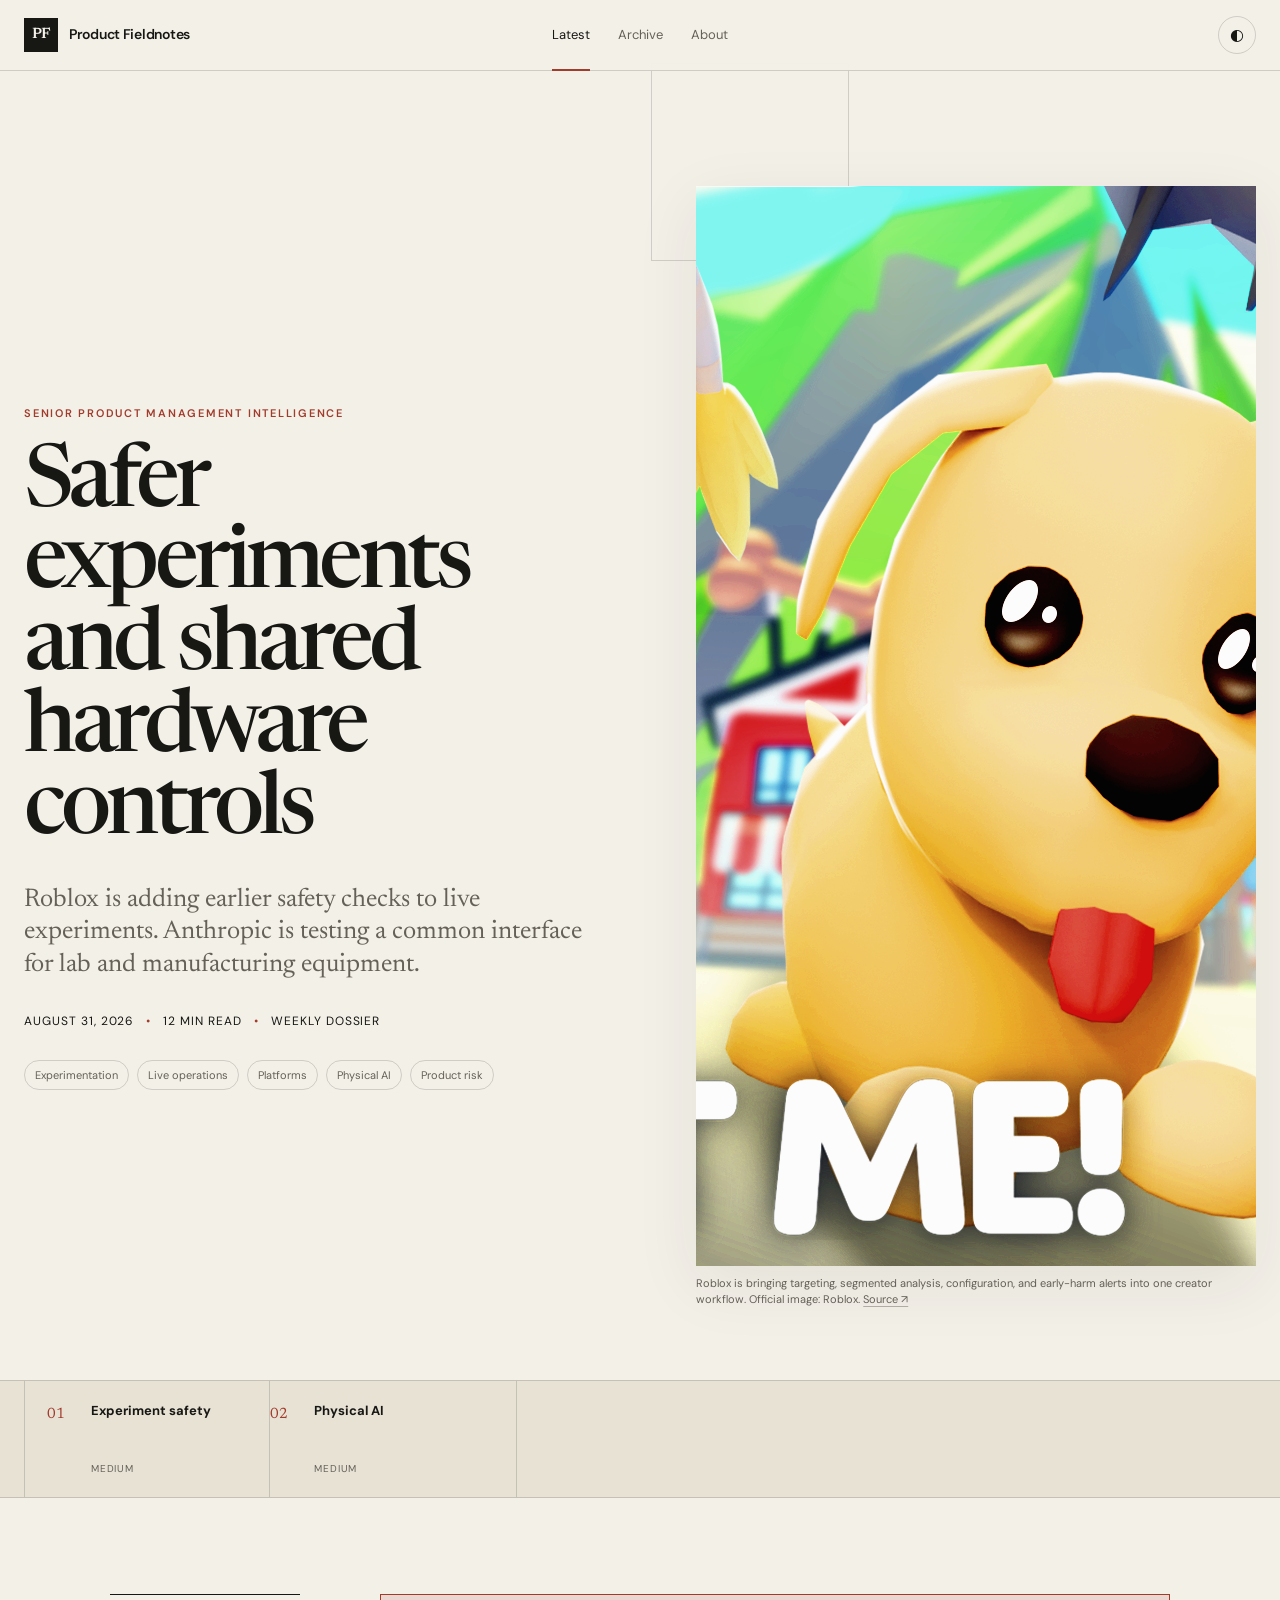
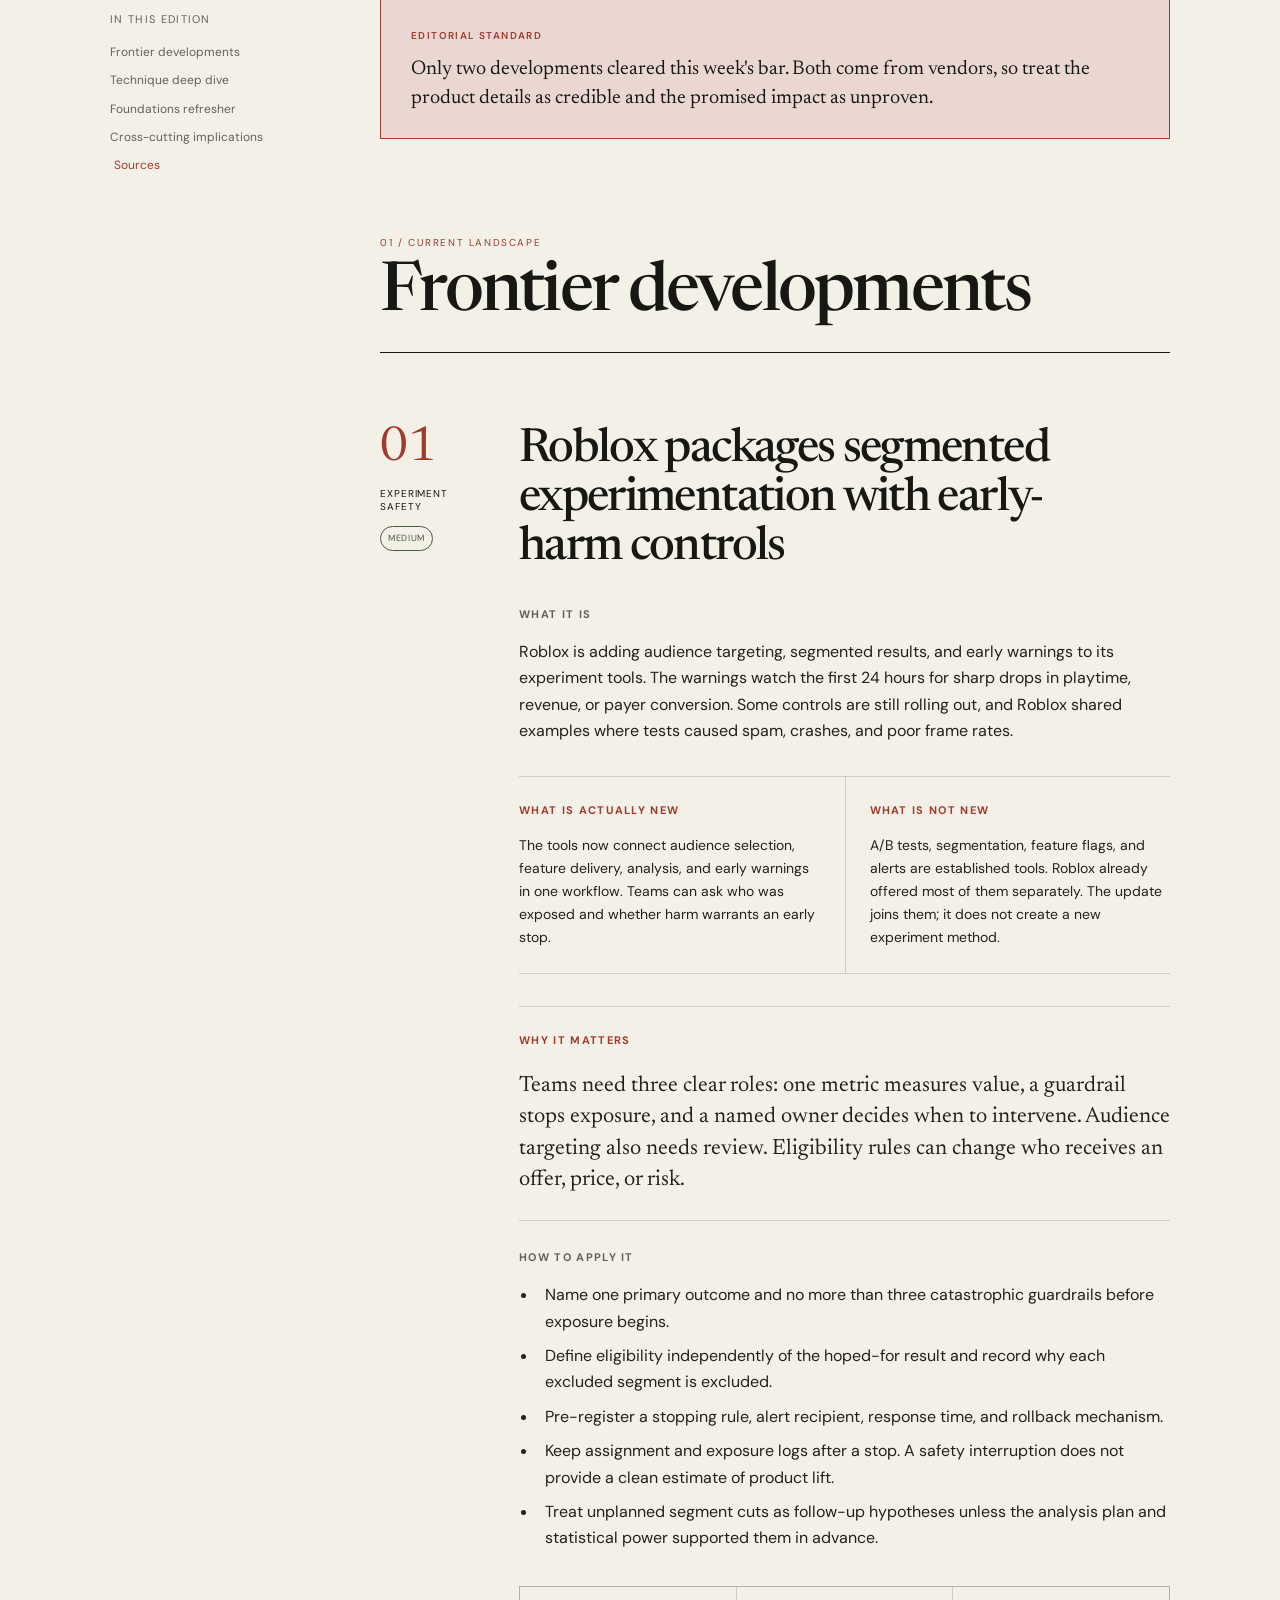
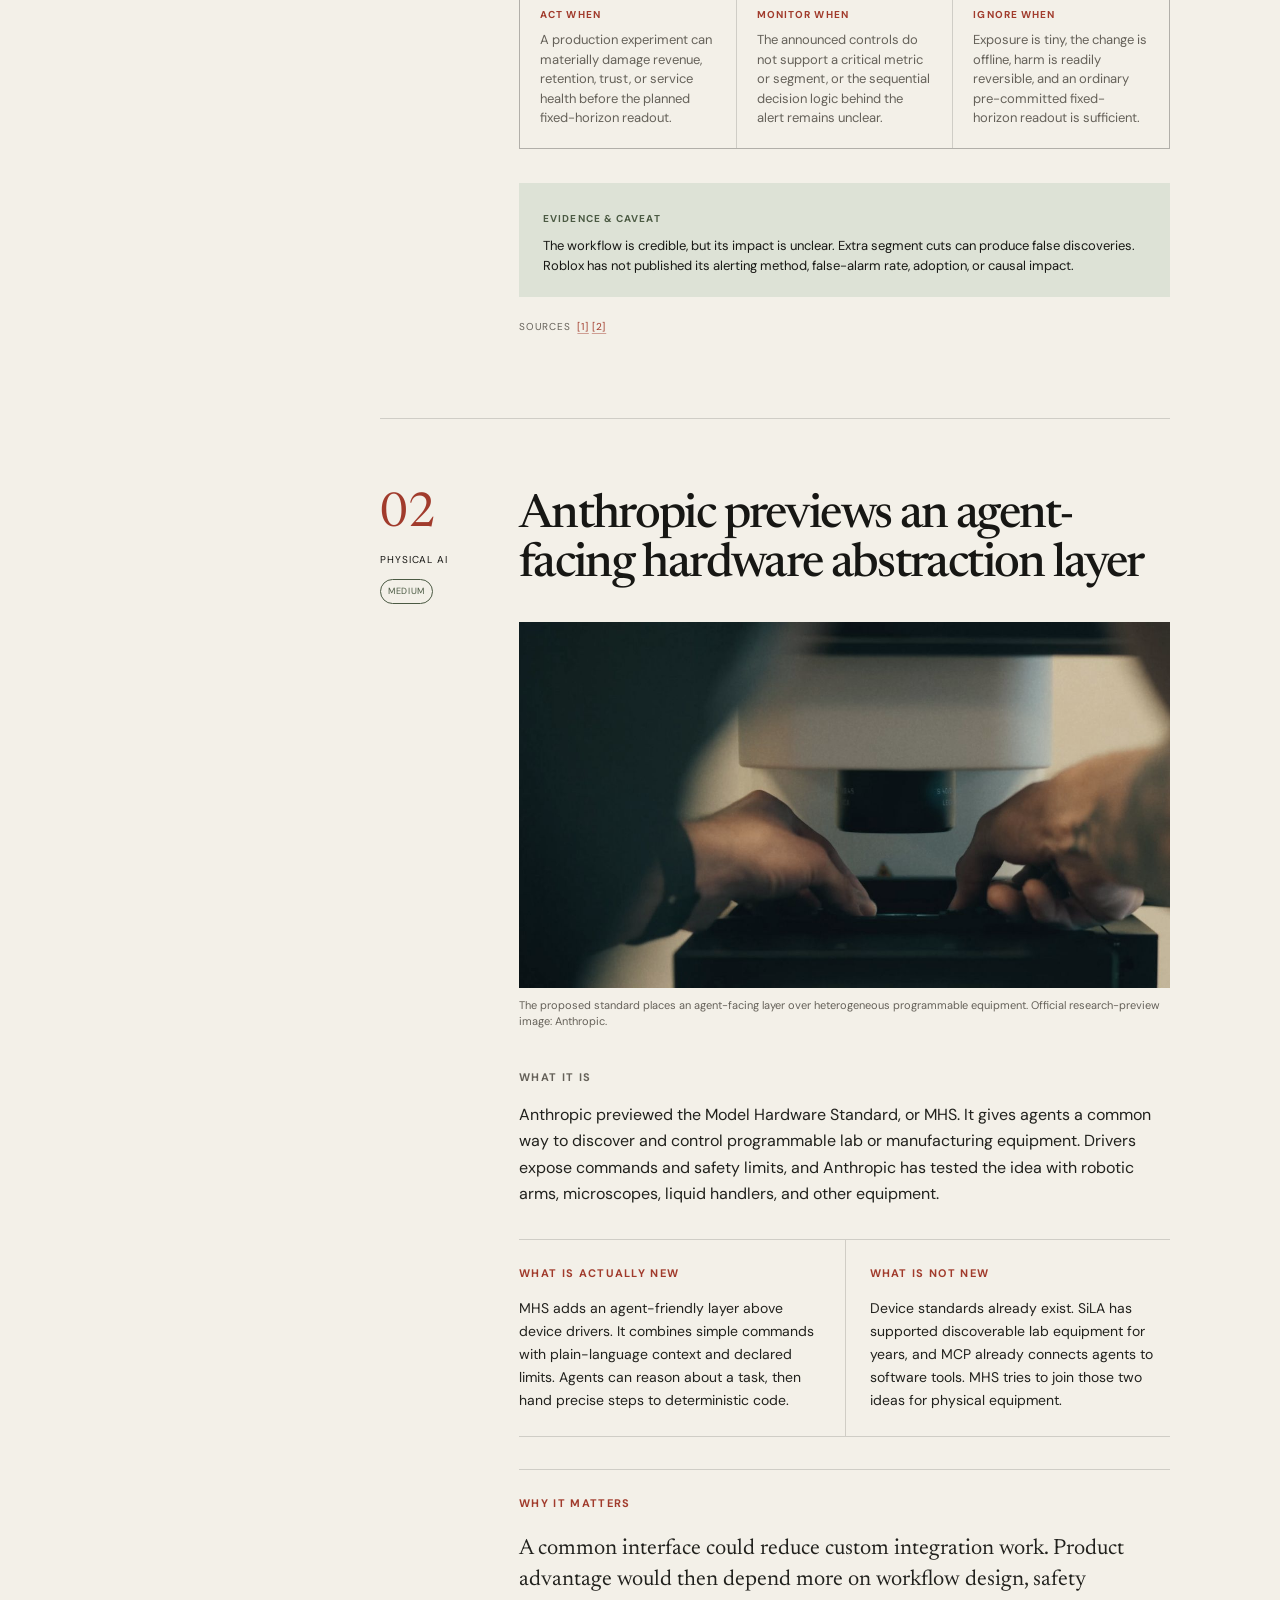
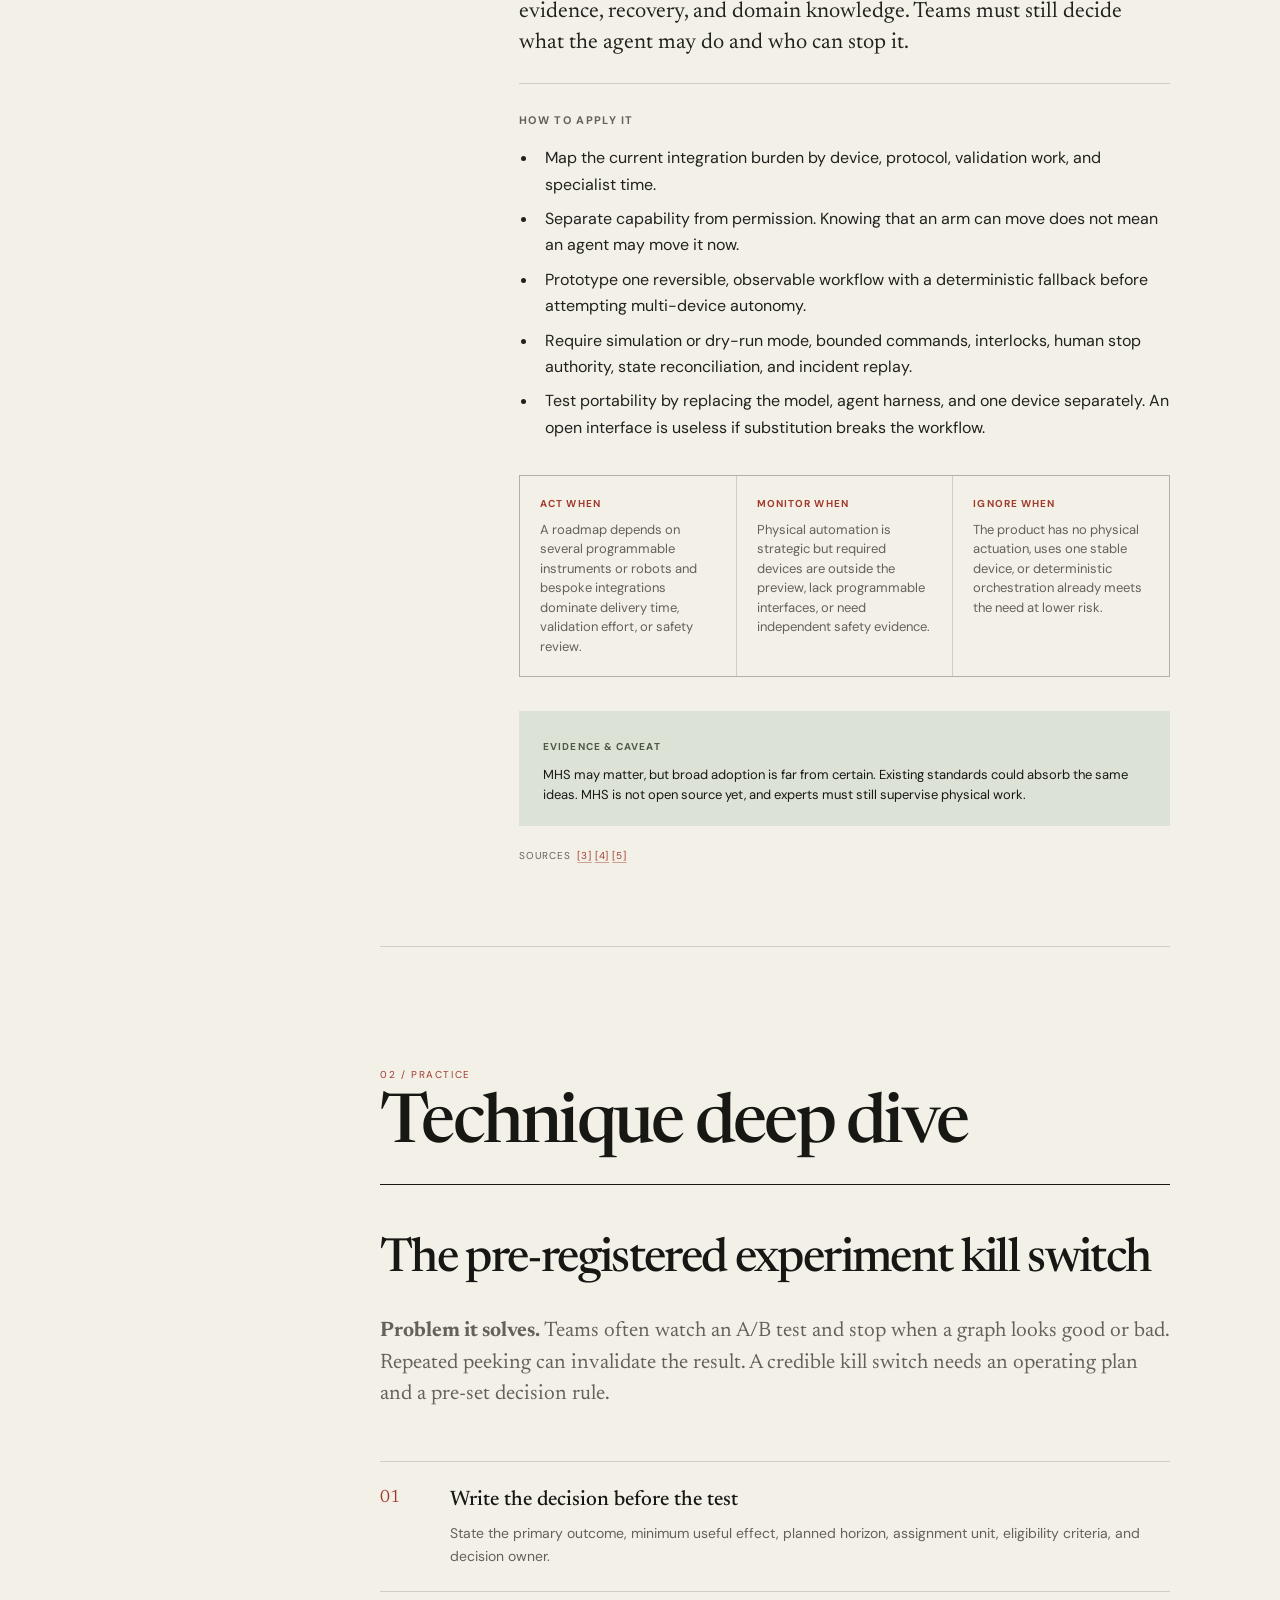
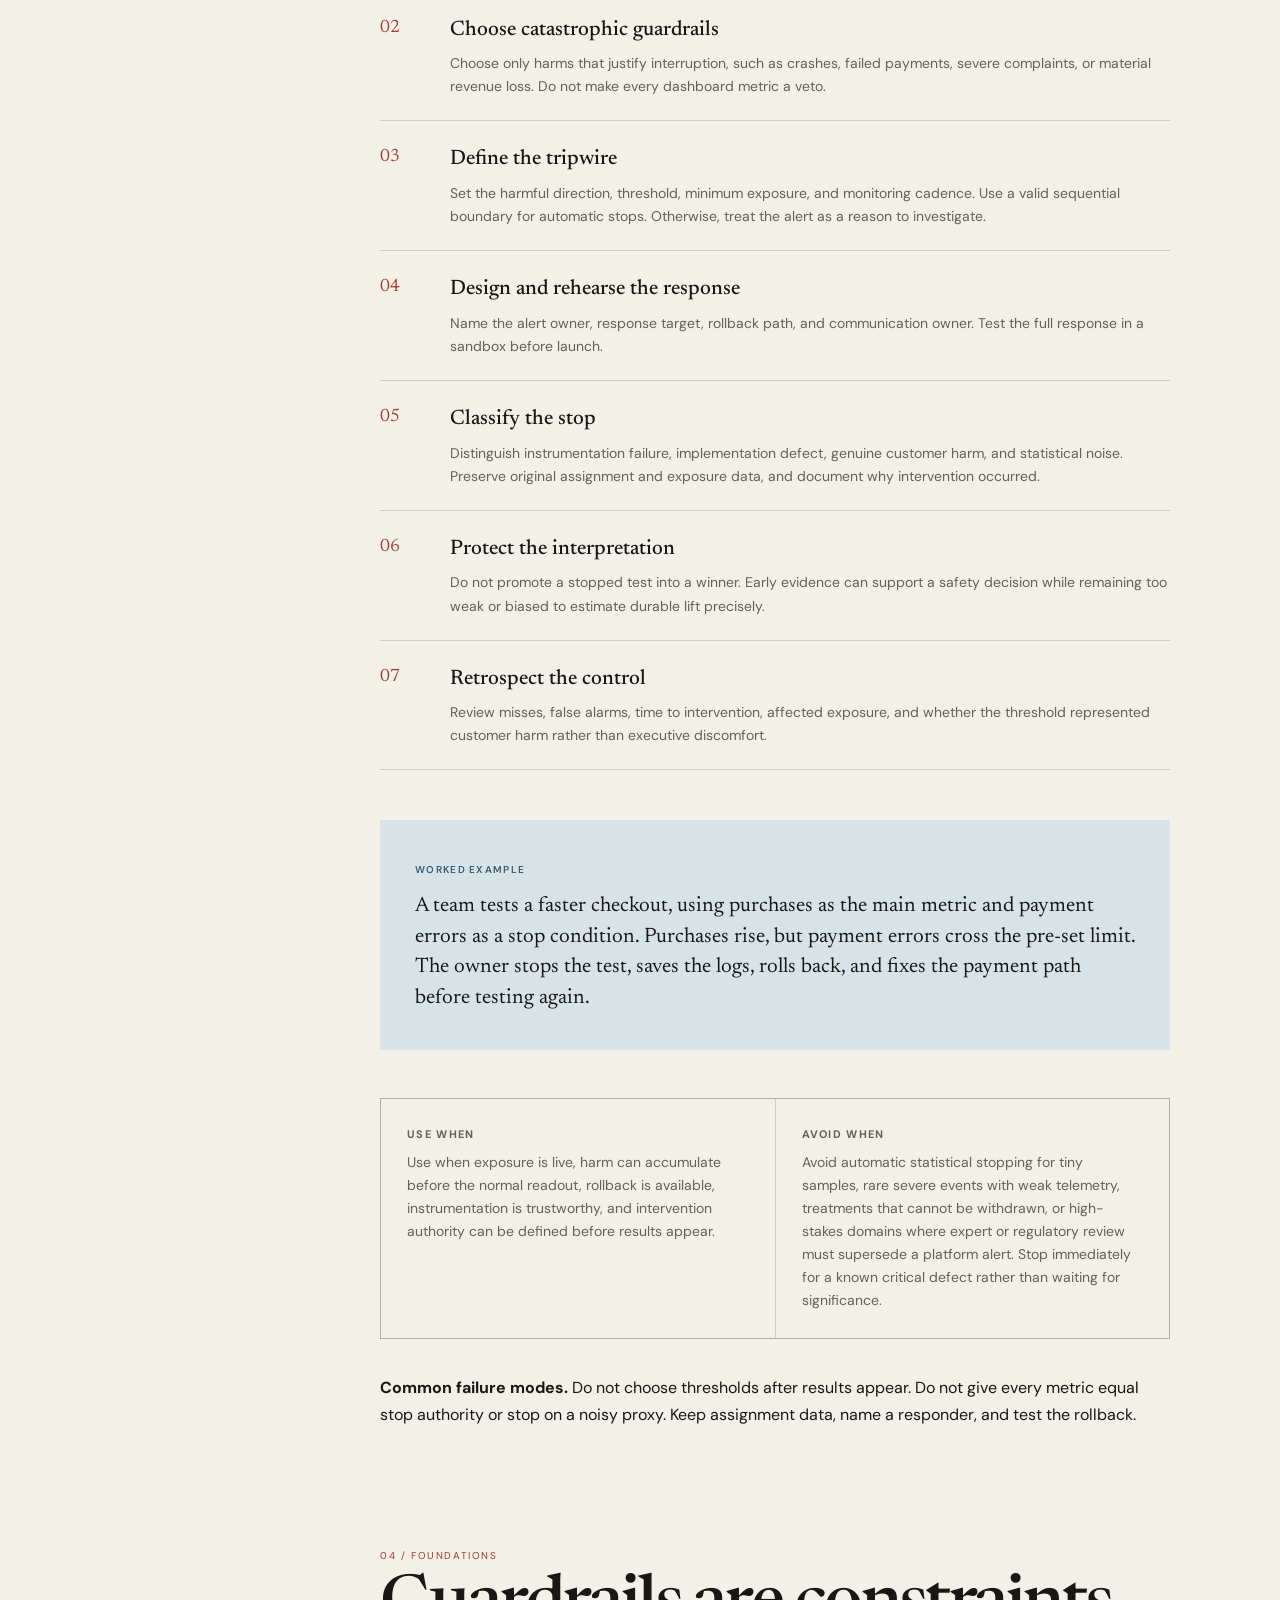
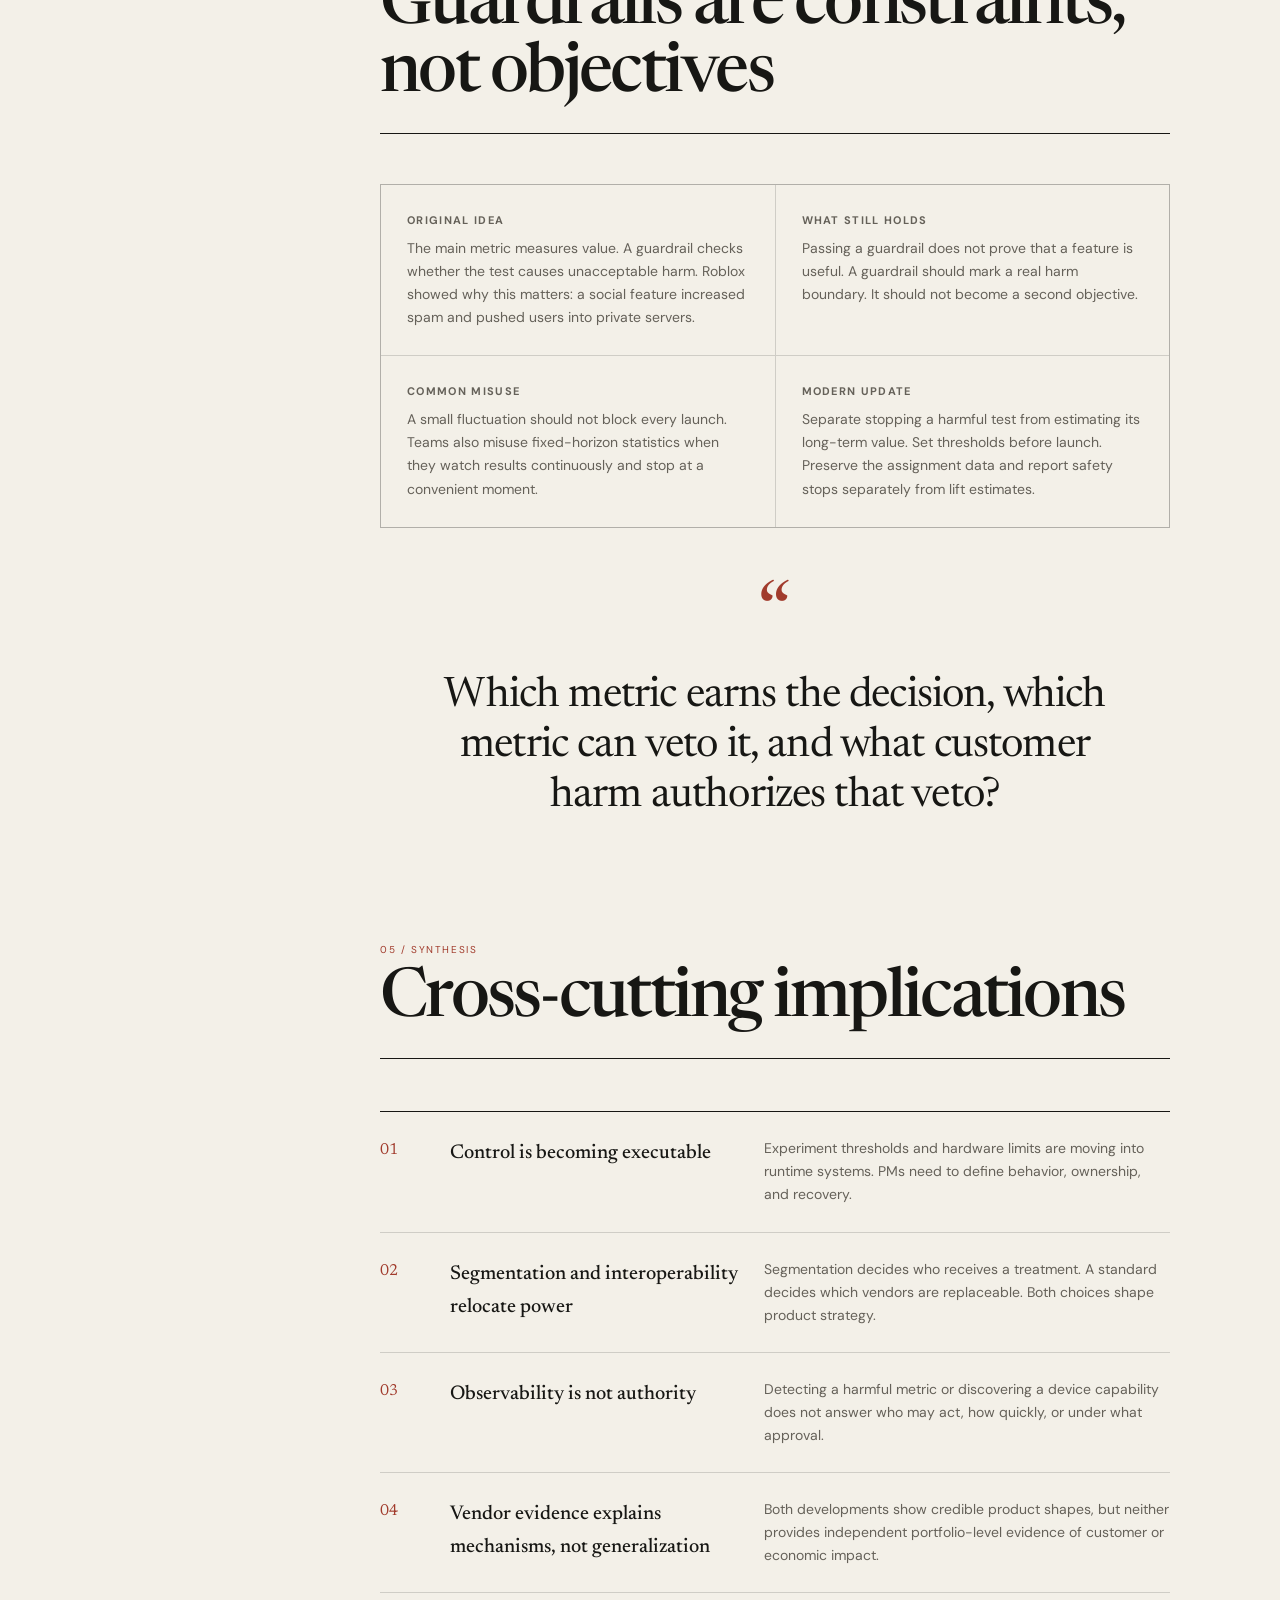
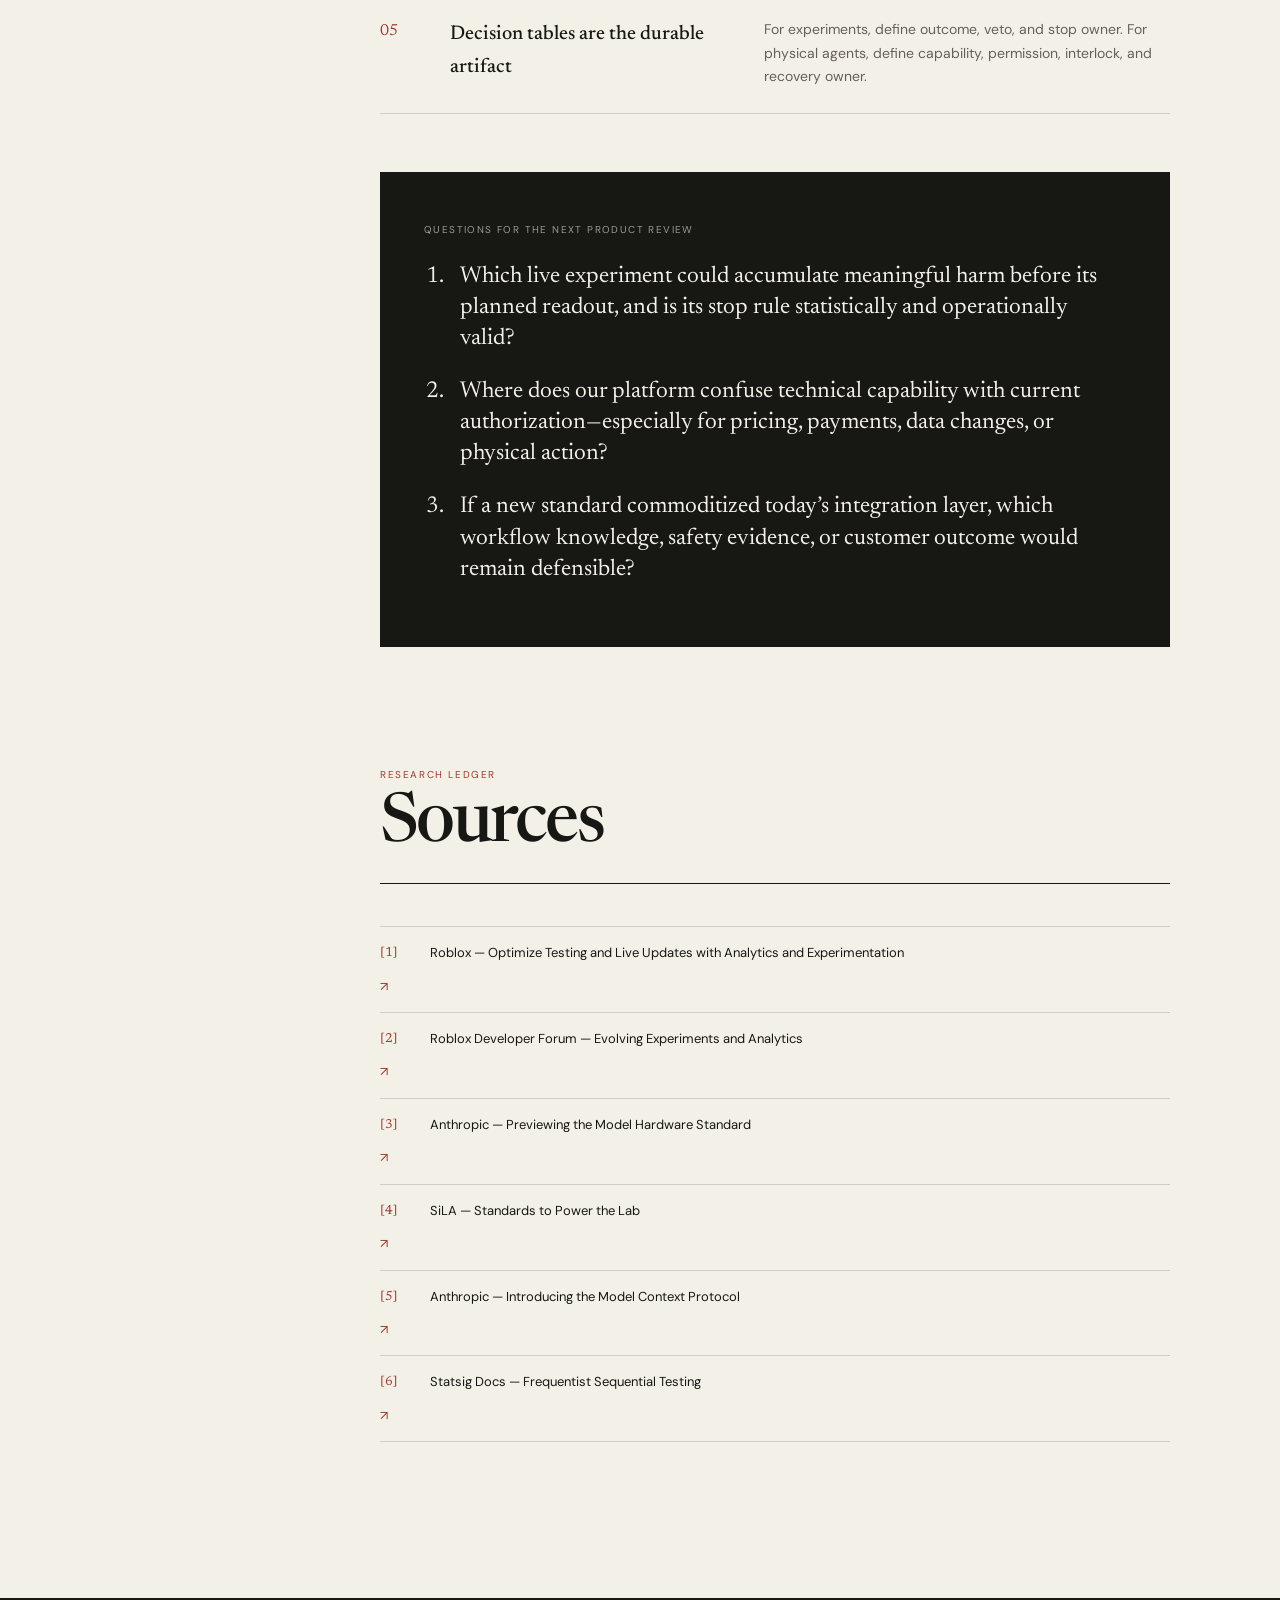
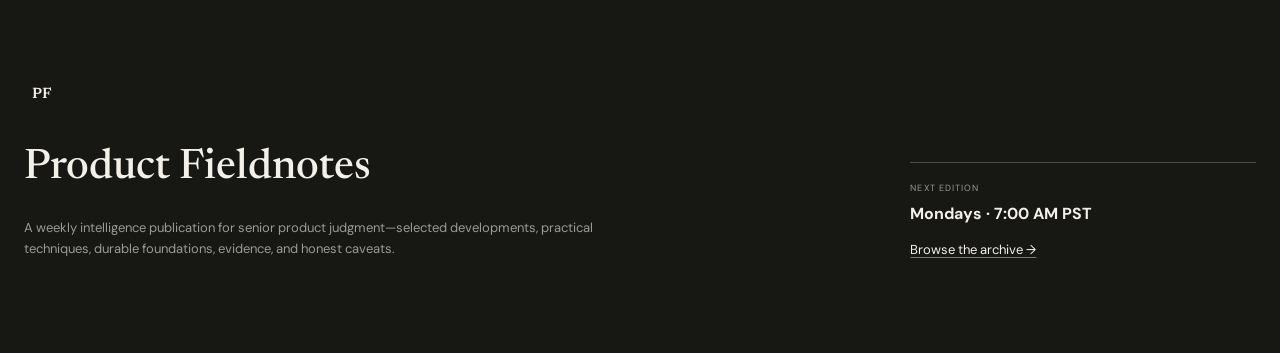
==== commit 2b23582a: "Enforce plain language in weekly dossiers" ====
--- a/index.html
+++ b/index.html
@@ -3,12 +3,12 @@
 <head>
   <meta charset="utf-8">
   <meta name="viewport" content="width=device-width, initial-scale=1">
-  <meta name="description" content="Two narrow but decision-relevant extensions: one brings targeting and early-harm intervention closer to creator experiments; the other proposes an agent-facing abstraction for heterogeneous physical equipment.">
-  <meta property="og:title" content="Two control surfaces mature: experiment safety and physical-agent interfaces — Product Fieldnotes">
-  <meta property="og:description" content="Two narrow but decision-relevant extensions: one brings targeting and early-harm intervention closer to creator experiments; the other proposes an agent-facing abstraction for heterogeneous physical equipment.">
+  <meta name="description" content="Roblox is adding earlier safety checks to live experiments. Anthropic is testing a common interface for lab and manufacturing equipment.">
+  <meta property="og:title" content="Safer experiments and shared hardware controls — Product Fieldnotes">
+  <meta property="og:description" content="Roblox is adding earlier safety checks to live experiments. Anthropic is testing a common interface for lab and manufacturing equipment.">
   <meta property="og:image" content="assets/images/2026-08-31-roblox-experimentation.png">
   <meta name="theme-color" content="#f3f0e8">
-  <title>Two control surfaces mature: experiment safety and physical-agent interfaces — Product Fieldnotes</title>
+  <title>Safer experiments and shared hardware controls — Product Fieldnotes</title>
   <link rel="preconnect" href="https://fonts.googleapis.com">
   <link rel="preconnect" href="https://fonts.gstatic.com" crossorigin>
   <link href="https://fonts.googleapis.com/css2?family=DM+Sans:wght@400;500;600&family=Newsreader:opsz,wght@6..72,400;6..72,500;6..72,600&display=swap" rel="stylesheet">
@@ -38,8 +38,8 @@
     <section class="cover shell">
       <div class="cover-copy">
         <p class="eyebrow">Senior Product Management Intelligence</p>
-        <h1>Two control surfaces mature: experiment safety and physical-agent interfaces</h1>
-        <p class="dek">Two narrow but decision-relevant extensions: one brings targeting and early-harm intervention closer to creator experiments; the other proposes an agent-facing abstraction for heterogeneous physical equipment.</p>
+        <h1>Safer experiments and shared hardware controls</h1>
+        <p class="dek">Roblox is adding earlier safety checks to live experiments. Anthropic is testing a common interface for lab and manufacturing equipment.</p>
         <div class="edition-meta">
           <span>August 31, 2026</span><span>12 min read</span><span>Weekly dossier</span>
         </div>
@@ -79,7 +79,7 @@
       <article class="article-body">
         <aside class="editor-note">
           <span>Editorial standard</span>
-          <p>This dossier deliberately selects two developments rather than filling a quota. Both pass the novelty, evidence, senior-PM relevance, and applicability gates, but both are vendor-led previews or releases whose operational promise is ahead of independent outcome evidence.</p>
+          <p>Only two developments cleared this week&#39;s bar. Both come from vendors, so treat the product details as credible and the promised impact as unproven.</p>
         </aside>
 
         <section id="frontier" class="report-section">
@@ -97,21 +97,21 @@
             </div>
             <div class="development-content">
               <h3>Roblox packages segmented experimentation with early-harm controls</h3>
-              <div class="analysis-block"><h4>What it is</h4><p>Roblox announced more granular analytics segments, experiment targeting, conditional configuration, real-time performance alerts, and early warnings for experiments that damage key metrics. Its developer documentation says early-harm monitoring covers the first 24 hours and watches for catastrophic deterioration in playtime, average revenue per user, or payer conversion. Result segmentation and early-harm detection are rolling out or marked as coming soon rather than uniformly mature capabilities. A named Uplift Games case describes a social-currency mechanic that induced friend-request spam and pushed players toward private servers, plus a misclassified fish asset that increased crashes and damaged frame rate.</p></div>
+              <div class="analysis-block"><h4>What it is</h4><p>Roblox is adding audience targeting, segmented results, and early warnings to its experiment tools. The warnings watch the first 24 hours for sharp drops in playtime, revenue, or payer conversion. Some controls are still rolling out, and Roblox shared examples where tests caused spam, crashes, and poor frame rates.</p></div>
               <div class="novelty-pair">
-                <div><h4>What is actually new</h4><p>The material extension is the combination of eligibility targeting, post-test segment cuts, conditional delivery, and a near-real-time harm tripwire inside the same creator workflow. This changes the operating decision from “did the average treatment win?” to “who was eligible, which populations moved differently, and what damage is serious enough to interrupt the test?”</p></div>
-                <div><h4>What is not new</h4><p>A/B tests, feature configuration, segmentation, telemetry, and automated alerts are established capabilities, and Roblox already had Experiments, Analytics, Configs, and performance monitoring. The closest analogue is Roblox’s own existing experimentation stack and the broader controlled-experiment category—not a new method of causal inference. This is a meaningful workflow integration, not a new experimentation category.</p></div>
-              </div>
-              <div class="analysis-block why"><h4>Why it matters</h4><p>The senior decision is not whether to add another dashboard. It is whether the organization has explicitly separated three authorities: the metric that determines benefit, the guardrail that can stop exposure, and the owner who may intervene. Segment targeting also creates policy choices because eligibility can improve relevance while quietly changing who receives an opportunity, price, difficulty level, or risk.</p></div>
+                <div><h4>What is actually new</h4><p>The tools now connect audience selection, feature delivery, analysis, and early warnings in one workflow. Teams can ask who was exposed and whether harm warrants an early stop.</p></div>
+                <div><h4>What is not new</h4><p>A/B tests, segmentation, feature flags, and alerts are established tools. Roblox already offered most of them separately. The update joins them; it does not create a new experiment method.</p></div>
+              </div>
+              <div class="analysis-block why"><h4>Why it matters</h4><p>Teams need three clear roles: one metric measures value, a guardrail stops exposure, and a named owner decides when to intervene. Audience targeting also needs review. Eligibility rules can change who receives an offer, price, or risk.</p></div>
               <div class="analysis-block"><h4>How to apply it</h4>
-                <ul><li>Name one primary outcome and no more than three catastrophic guardrails before exposure begins.</li><li>Define eligibility independently of the hoped-for result and record why each excluded segment is excluded.</li><li>Pre-register a stopping rule, alert recipient, response time, and rollback mechanism.</li><li>Keep assignment and exposure logs after a stop; a safety interruption is operational evidence, not a clean estimate of product lift.</li><li>Treat unplanned segment cuts as follow-up hypotheses unless the analysis plan and statistical power supported them in advance.</li></ul>
+                <ul><li>Name one primary outcome and no more than three catastrophic guardrails before exposure begins.</li><li>Define eligibility independently of the hoped-for result and record why each excluded segment is excluded.</li><li>Pre-register a stopping rule, alert recipient, response time, and rollback mechanism.</li><li>Keep assignment and exposure logs after a stop. A safety interruption does not provide a clean estimate of product lift.</li><li>Treat unplanned segment cuts as follow-up hypotheses unless the analysis plan and statistical power supported them in advance.</li></ul>
               </div>
               <div class="decision-trigger" aria-label="Decision trigger">
                 <div><h4>Act when</h4><p>A production experiment can materially damage revenue, retention, trust, or service health before the planned fixed-horizon readout.</p></div>
                 <div><h4>Monitor when</h4><p>The announced controls do not support a critical metric or segment, or the sequential decision logic behind the alert remains unclear.</p></div>
                 <div><h4>Ignore when</h4><p>Exposure is tiny, the change is offline, harm is readily reversible, and an ordinary pre-committed fixed-horizon readout is sufficient.</p></div>
               </div>
-              <div class="caveat"><strong>Evidence & caveat</strong><p>Medium confidence on availability and workflow direction; low-to-medium confidence on outcome impact. More segmentation can increase false discoveries when teams inspect many cuts after seeing the aggregate result. Roblox does not publish the alerting method, false-alarm rate, adoption, or causal impact, and several elements remain forthcoming or in early access.</p></div>
+              <div class="caveat"><strong>Evidence & caveat</strong><p>The workflow is credible, but its impact is unclear. Extra segment cuts can produce false discoveries. Roblox has not published its alerting method, false-alarm rate, adoption, or causal impact.</p></div>
               <p class="source-pointers">Sources <a href="#source-1">[1]</a><a href="#source-2">[2]</a></p>
             </div>
           </section>
@@ -127,21 +127,21 @@
                 <img src="assets/images/2026-08-31-model-hardware-standard.jpg" alt="Anthropic Model Hardware Standard research preview artwork depicting connected laboratory equipment" loading="lazy">
                 <figcaption>The proposed standard places an agent-facing layer over heterogeneous programmable equipment. Official research-preview image: Anthropic.</figcaption>
               </figure>
-              <div class="analysis-block"><h4>What it is</h4><p>Anthropic opened a research preview of the Model Hardware Standard, a model-agnostic specification intended to let agents discover and operate programmable laboratory and manufacturing devices through standardized drivers. A proposed driver exposes simple read/write primitives, device capabilities, natural-language metadata, and enforced safety limits; control can occur through MCP, a command-line interface, or code files. Anthropic reports named proofs of concept spanning liquid handlers, robotic arms, microscopes, qPCR equipment, and quantum-laser systems, including a Carnegie Mellon workflow that ran about three times faster and a QuEra controller that recovered laser lock 99.3% of the time. Those figures are vendor-reported partner examples, not independent benchmarks or evidence of safe generalization.</p></div>
+              <div class="analysis-block"><h4>What it is</h4><p>Anthropic previewed the Model Hardware Standard, or MHS. It gives agents a common way to discover and control programmable lab or manufacturing equipment. Drivers expose commands and safety limits, and Anthropic has tested the idea with robotic arms, microscopes, liquid handlers, and other equipment.</p></div>
               <div class="novelty-pair">
-                <div><h4>What is actually new</h4><p>The delta is not standardized device control by itself. It is an agent-oriented layer that pairs discoverable commands with natural-language physical context and declared safety limits, then lets an agent move between online reasoning and deterministic scripts across multiple devices. The preview also defines a candidate product boundary: device vendors own drivers and limits; agent builders own planning and permission behavior; operators retain responsibility for physical oversight.</p></div>
-                <div><h4>What is not new</h4><p>SiLA’s laboratory-automation lineage dates to the 2009 release of SiLA 1.x; SiLA 2 already defines discoverable features, commands, properties, error handling, authentication, and interoperable client/server device control. MCP, introduced in 2024, already standardized connections between AI applications and software tools or data sources. The closest analogue is therefore a bridge between mature hardware-interoperability standards and agent tool-use protocols—not the invention of device drivers, lab orchestration, or open protocols.</p></div>
-              </div>
-              <div class="analysis-block why"><h4>Why it matters</h4><p>A standard can move differentiation upward. If drivers and device discovery become interchangeable, advantage shifts toward workflow design, safety cases, proprietary process knowledge, recovery behavior, and validated outcomes. It also changes partnership strategy by allowing hardware makers to become ecosystem contributors rather than one-off integration projects. The harder product problem is authority, not connectivity: a driver may state what a machine can do, but the product must still decide what the agent may do now, under which conditions, with whose approval, and how people regain control after an unexpected physical state.</p></div>
+                <div><h4>What is actually new</h4><p>MHS adds an agent-friendly layer above device drivers. It combines simple commands with plain-language context and declared limits. Agents can reason about a task, then hand precise steps to deterministic code.</p></div>
+                <div><h4>What is not new</h4><p>Device standards already exist. SiLA has supported discoverable lab equipment for years, and MCP already connects agents to software tools. MHS tries to join those two ideas for physical equipment.</p></div>
+              </div>
+              <div class="analysis-block why"><h4>Why it matters</h4><p>A common interface could reduce custom integration work. Product advantage would then depend more on workflow design, safety evidence, recovery, and domain knowledge. Teams must still decide what the agent may do and who can stop it.</p></div>
               <div class="analysis-block"><h4>How to apply it</h4>
-                <ul><li>Map the current integration burden by device, protocol, validation work, and specialist time.</li><li>Separate capability metadata from runtime authorization; “the arm can move here” must not imply “this agent may move it now.”</li><li>Prototype one reversible, observable workflow with a deterministic fallback before attempting multi-device autonomy.</li><li>Require simulation or dry-run mode, bounded commands, interlocks, human stop authority, state reconciliation, and incident replay.</li><li>Test portability by replacing the model, agent harness, and one device independently; a nominally open interface is not portable if behavior collapses after substitution.</li></ul>
+                <ul><li>Map the current integration burden by device, protocol, validation work, and specialist time.</li><li>Separate capability from permission. Knowing that an arm can move does not mean an agent may move it now.</li><li>Prototype one reversible, observable workflow with a deterministic fallback before attempting multi-device autonomy.</li><li>Require simulation or dry-run mode, bounded commands, interlocks, human stop authority, state reconciliation, and incident replay.</li><li>Test portability by replacing the model, agent harness, and one device separately. An open interface is useless if substitution breaks the workflow.</li></ul>
               </div>
               <div class="decision-trigger" aria-label="Decision trigger">
                 <div><h4>Act when</h4><p>A roadmap depends on several programmable instruments or robots and bespoke integrations dominate delivery time, validation effort, or safety review.</p></div>
                 <div><h4>Monitor when</h4><p>Physical automation is strategic but required devices are outside the preview, lack programmable interfaces, or need independent safety evidence.</p></div>
                 <div><h4>Ignore when</h4><p>The product has no physical actuation, uses one stable device, or deterministic orchestration already meets the need at lower risk.</p></div>
               </div>
-              <div class="caveat"><strong>Evidence & caveat</strong><p>Medium confidence that the abstraction is strategically meaningful; low-to-medium confidence that it will become broadly adopted. Existing laboratory and industrial standards may be extended rather than displaced, and vendors may resist another driver layer. MHS is not yet open source, excludes equipment without programmable interfaces, and still requires expert oversight while safety evaluations remain preview work.</p></div>
+              <div class="caveat"><strong>Evidence & caveat</strong><p>MHS may matter, but broad adoption is far from certain. Existing standards could absorb the same ideas. MHS is not open source yet, and experts must still supervise physical work.</p></div>
               <p class="source-pointers">Sources <a href="#source-3">[3]</a><a href="#source-4">[4]</a><a href="#source-5">[5]</a></p>
             </div>
           </section>
@@ -152,22 +152,22 @@
             <p>02 / Practice</p><h2>Technique deep dive</h2><div class="rule"></div>
           </header>
           <h3>The pre-registered experiment kill switch</h3>
-          <p class="lead"><strong>Problem it solves.</strong> Teams often monitor a fixed-horizon A/B test continuously and stop when a graph looks alarming or favorable. Repeated peeking can invalidate ordinary fixed-horizon inference; a credible kill switch must be both an operational control and a pre-specified decision rule.</p>
+          <p class="lead"><strong>Problem it solves.</strong> Teams often watch an A/B test and stop when a graph looks good or bad. Repeated peeking can invalidate the result. A credible kill switch needs an operating plan and a pre-set decision rule.</p>
           <ol class="steps">
             <li><span>01</span><div><h4>Write the decision before the test</h4><p>State the primary outcome, minimum useful effect, planned horizon, assignment unit, eligibility criteria, and decision owner.</p></div></li>
-            <li><span>02</span><div><h4>Choose catastrophic guardrails</h4><p>Use only harms that justify interruption—such as crash rate, payment failure, severe complaint rate, or material revenue loss. Do not turn every dashboard metric into a veto.</p></div></li>
-            <li><span>03</span><div><h4>Define the tripwire</h4><p>Record the harmful direction, practical threshold, minimum exposure, monitoring cadence, and sequentially valid boundary. If the platform supplies only raw fixed-horizon p-values, alerts may trigger investigation but not an automatic statistical conclusion.</p></div></li>
-            <li><span>04</span><div><h4>Design and rehearse the response</h4><p>Name the alert owner, response-time objective, rollback path, evidence-preservation steps, and communications owner. Inject a test signal or use a sandbox to verify detection, paging, diagnosis, rollback, and audit logging end to end.</p></div></li>
+            <li><span>02</span><div><h4>Choose catastrophic guardrails</h4><p>Choose only harms that justify interruption, such as crashes, failed payments, severe complaints, or material revenue loss. Do not make every dashboard metric a veto.</p></div></li>
+            <li><span>03</span><div><h4>Define the tripwire</h4><p>Set the harmful direction, threshold, minimum exposure, and monitoring cadence. Use a valid sequential boundary for automatic stops. Otherwise, treat the alert as a reason to investigate.</p></div></li>
+            <li><span>04</span><div><h4>Design and rehearse the response</h4><p>Name the alert owner, response target, rollback path, and communication owner. Test the full response in a sandbox before launch.</p></div></li>
             <li><span>05</span><div><h4>Classify the stop</h4><p>Distinguish instrumentation failure, implementation defect, genuine customer harm, and statistical noise. Preserve original assignment and exposure data, and document why intervention occurred.</p></div></li>
             <li><span>06</span><div><h4>Protect the interpretation</h4><p>Do not promote a stopped test into a winner. Early evidence can support a safety decision while remaining too weak or biased to estimate durable lift precisely.</p></div></li>
             <li><span>07</span><div><h4>Retrospect the control</h4><p>Review misses, false alarms, time to intervention, affected exposure, and whether the threshold represented customer harm rather than executive discomfort.</p></div></li>
           </ol>
-          <div class="worked-example"><span>Worked example</span><p>A team tests a faster checkout flow. Completed purchase is the primary metric; payment-error rate and duplicate-charge incidence are catastrophic guardrails. Before launch, the team sets a minimum sample, a sequentially adjusted payment-error boundary, immediate shutdown for any confirmed duplicate-charge defect, a 15-minute response target, and feature-flag rollback. Completion rises, but payment errors cross the pre-registered boundary. The owner stops exposure, retains assignment logs, rolls back, and labels the result “safety stop—benefit estimate not decision-grade.” The team repairs and reruns rather than shipping because the objective metric briefly looked positive.</p></div>
+          <div class="worked-example"><span>Worked example</span><p>A team tests a faster checkout, using purchases as the main metric and payment errors as a stop condition. Purchases rise, but payment errors cross the pre-set limit. The owner stops the test, saves the logs, rolls back, and fixes the payment path before testing again.</p></div>
           <div class="use-grid">
             <div><h4>Use when</h4><p>Use when exposure is live, harm can accumulate before the normal readout, rollback is available, instrumentation is trustworthy, and intervention authority can be defined before results appear.</p></div>
             <div><h4>Avoid when</h4><p>Avoid automatic statistical stopping for tiny samples, rare severe events with weak telemetry, treatments that cannot be withdrawn, or high-stakes domains where expert or regulatory review must supersede a platform alert. Stop immediately for a known critical defect rather than waiting for significance.</p></div>
           </div>
-          <p><strong>Common failure modes.</strong> Treating repeated fixed-horizon p-value checks as sequential analysis; selecting thresholds after a graph moves; giving dozens of metrics equal stop authority; stopping on a noisy proxy disconnected from customer harm; losing assignment data during rollback; reading a safety stop as a precise lift estimate; and creating an alert without a named responder or tested rollback.</p>
+          <p><strong>Common failure modes.</strong> Do not choose thresholds after results appear. Do not give every metric equal stop authority or stop on a noisy proxy. Keep assignment data, name a responder, and test the rollback.</p>
         </section>
 
 
@@ -176,10 +176,10 @@
             <p>04 / Foundations</p><h2>Guardrails are constraints, not objectives</h2><div class="rule"></div>
           </header>
           <div class="foundation-grid">
-            <div><h4>Original idea</h4><p>A primary metric answers whether a treatment advances the intended outcome. A guardrail answers whether the path to that outcome creates unacceptable damage. The Roblox case makes the distinction concrete: a mechanism intended to increase social play also produced spam and migration to private servers.</p></div>
-            <div><h4>What still holds</h4><p>Passing guardrails does not prove value: no detected harm is not the same as a useful treatment effect. A guardrail should encode a real boundary tied to customer or system harm, not become a second objective by default.</p></div>
-            <div><h4>Common misuse</h4><p>If every small fluctuation can block shipment, the metric is functioning as a political veto. Conversely, watching an ordinary fixed-horizon p-value continuously and stopping when it crosses a familiar threshold confuses operational concern with statistically valid early inference.</p></div>
-            <div><h4>Modern update</h4><p>Separate interruption from estimation. Use pre-specified thresholds and sequentially valid monitoring when an early statistical decision is needed, preserve assignment data after any intervention, and report a safety stop separately from the estimate of durable benefit.</p></div>
+            <div><h4>Original idea</h4><p>The main metric measures value. A guardrail checks whether the test causes unacceptable harm. Roblox showed why this matters: a social feature increased spam and pushed users into private servers.</p></div>
+            <div><h4>What still holds</h4><p>Passing a guardrail does not prove that a feature is useful. A guardrail should mark a real harm boundary. It should not become a second objective.</p></div>
+            <div><h4>Common misuse</h4><p>A small fluctuation should not block every launch. Teams also misuse fixed-horizon statistics when they watch results continuously and stop at a convenient moment.</p></div>
+            <div><h4>Modern update</h4><p>Separate stopping a harmful test from estimating its long-term value. Set thresholds before launch. Preserve the assignment data and report safety stops separately from lift estimates.</p></div>
           </div>
           <blockquote>Which metric earns the decision, which metric can veto it, and what customer harm authorizes that veto?</blockquote>
         </section>
@@ -189,7 +189,7 @@
             <p>05 / Synthesis</p><h2>Cross-cutting implications</h2><div class="rule"></div>
           </header>
           <div class="pattern-list">
-<div><span>01</span><h3>Control is becoming executable</h3><p>Experiment thresholds and hardware limits are moving from policy prose into runtime systems; PMs must specify behavior, ownership, and recovery rather than merely endorse safety.</p></div><div><span>02</span><h3>Segmentation and interoperability relocate power</h3><p>Segmentation determines who is eligible for a treatment; a standard determines which vendors and components are substitutable. Both are product-strategy decisions disguised as infrastructure.</p></div><div><span>03</span><h3>Observability is not authority</h3><p>Detecting a harmful metric or discovering a device capability does not answer who may act, how quickly, or under what approval.</p></div><div><span>04</span><h3>Vendor evidence explains mechanisms, not generalization</h3><p>Both developments show credible product shapes, but neither provides independent portfolio-level evidence of customer or economic impact.</p></div><div><span>05</span><h3>Decision tables are the durable artifact</h3><p>For experiments, define outcome, veto, and stop owner. For physical agents, define capability, permission, interlock, and recovery owner.</p></div>          </div>
+<div><span>01</span><h3>Control is becoming executable</h3><p>Experiment thresholds and hardware limits are moving into runtime systems. PMs need to define behavior, ownership, and recovery.</p></div><div><span>02</span><h3>Segmentation and interoperability relocate power</h3><p>Segmentation decides who receives a treatment. A standard decides which vendors are replaceable. Both choices shape product strategy.</p></div><div><span>03</span><h3>Observability is not authority</h3><p>Detecting a harmful metric or discovering a device capability does not answer who may act, how quickly, or under what approval.</p></div><div><span>04</span><h3>Vendor evidence explains mechanisms, not generalization</h3><p>Both developments show credible product shapes, but neither provides independent portfolio-level evidence of customer or economic impact.</p></div><div><span>05</span><h3>Decision tables are the durable artifact</h3><p>For experiments, define outcome, veto, and stop owner. For physical agents, define capability, permission, interlock, and recovery owner.</p></div>          </div>
           <div class="questions">
             <p>Questions for the next product review</p>
             <ol><li>Which live experiment could accumulate meaningful harm before its planned readout, and is its stop rule statistically and operationally valid?</li><li>Where does our platform confuse technical capability with current authorization—especially for pricing, payments, data changes, or physical action?</li><li>If a new standard commoditized today’s integration layer, which workflow knowledge, safety evidence, or customer outcome would remain defensible?</li></ol>
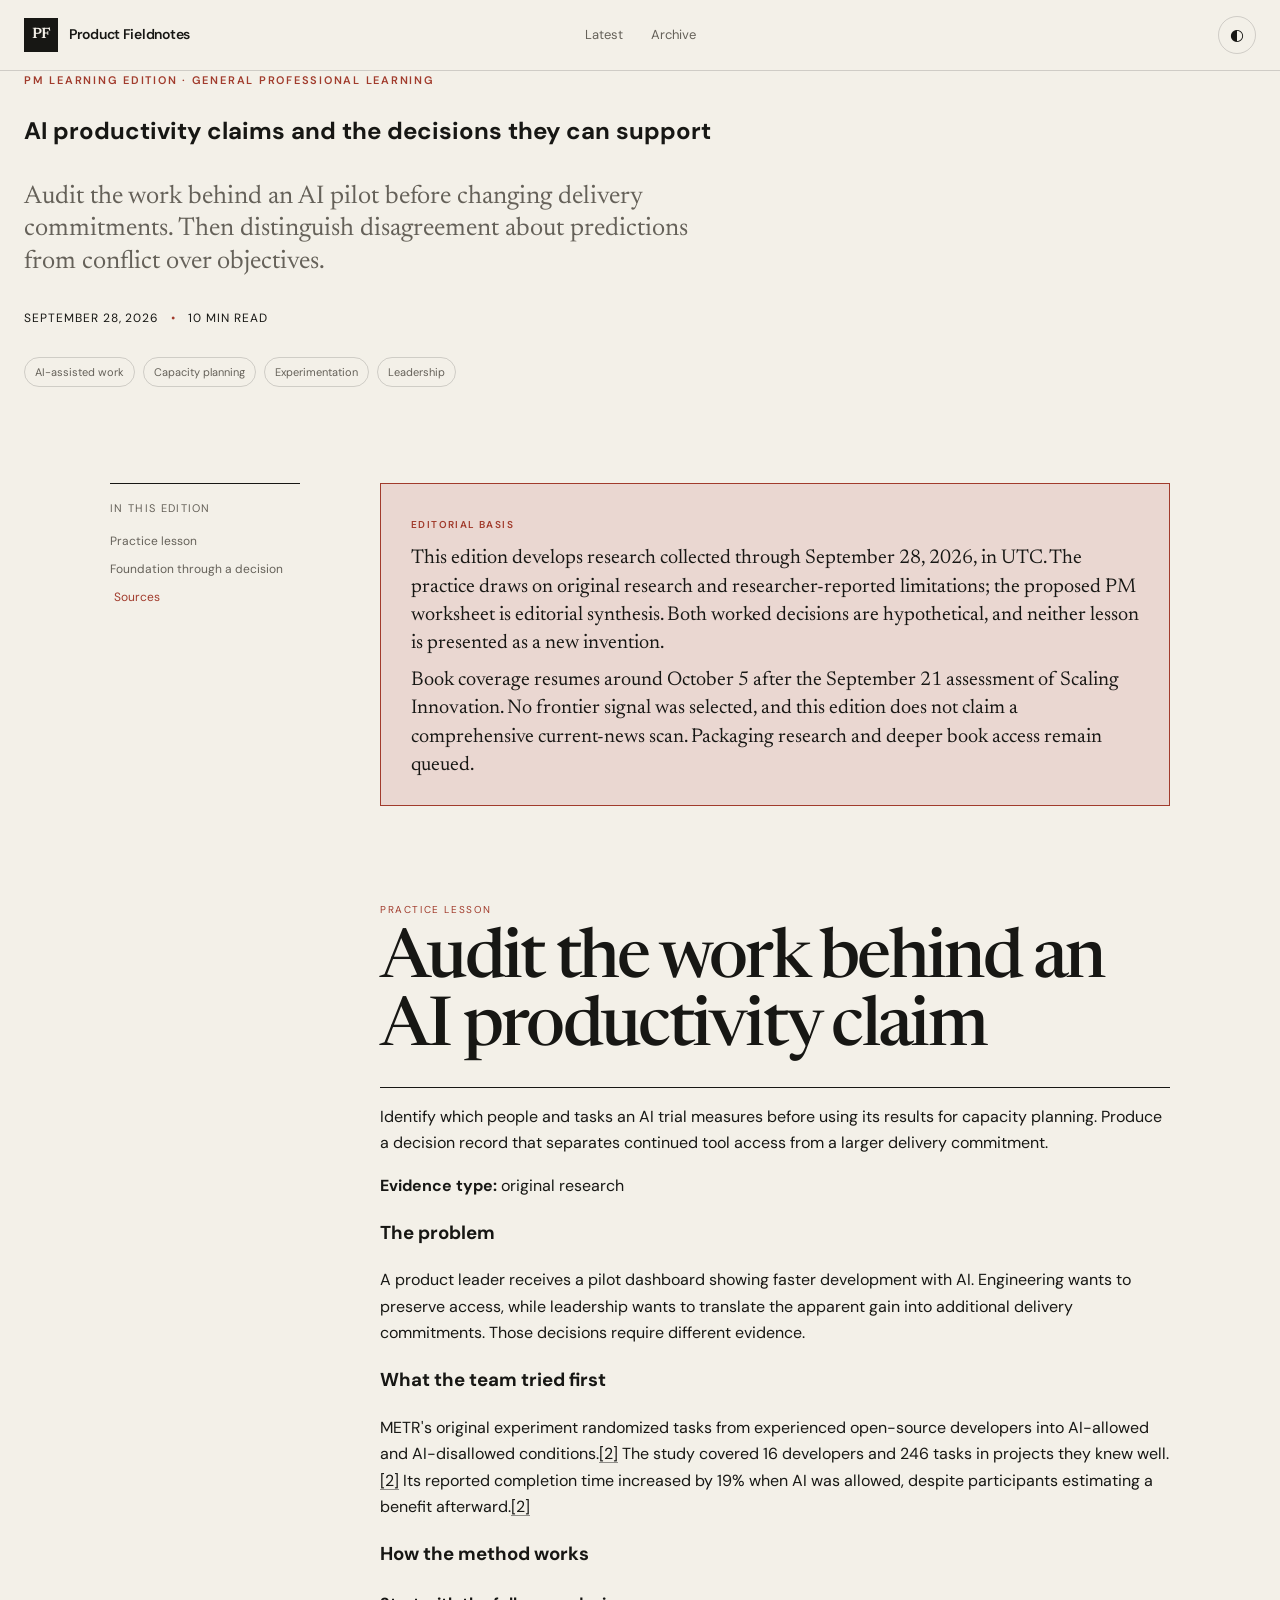
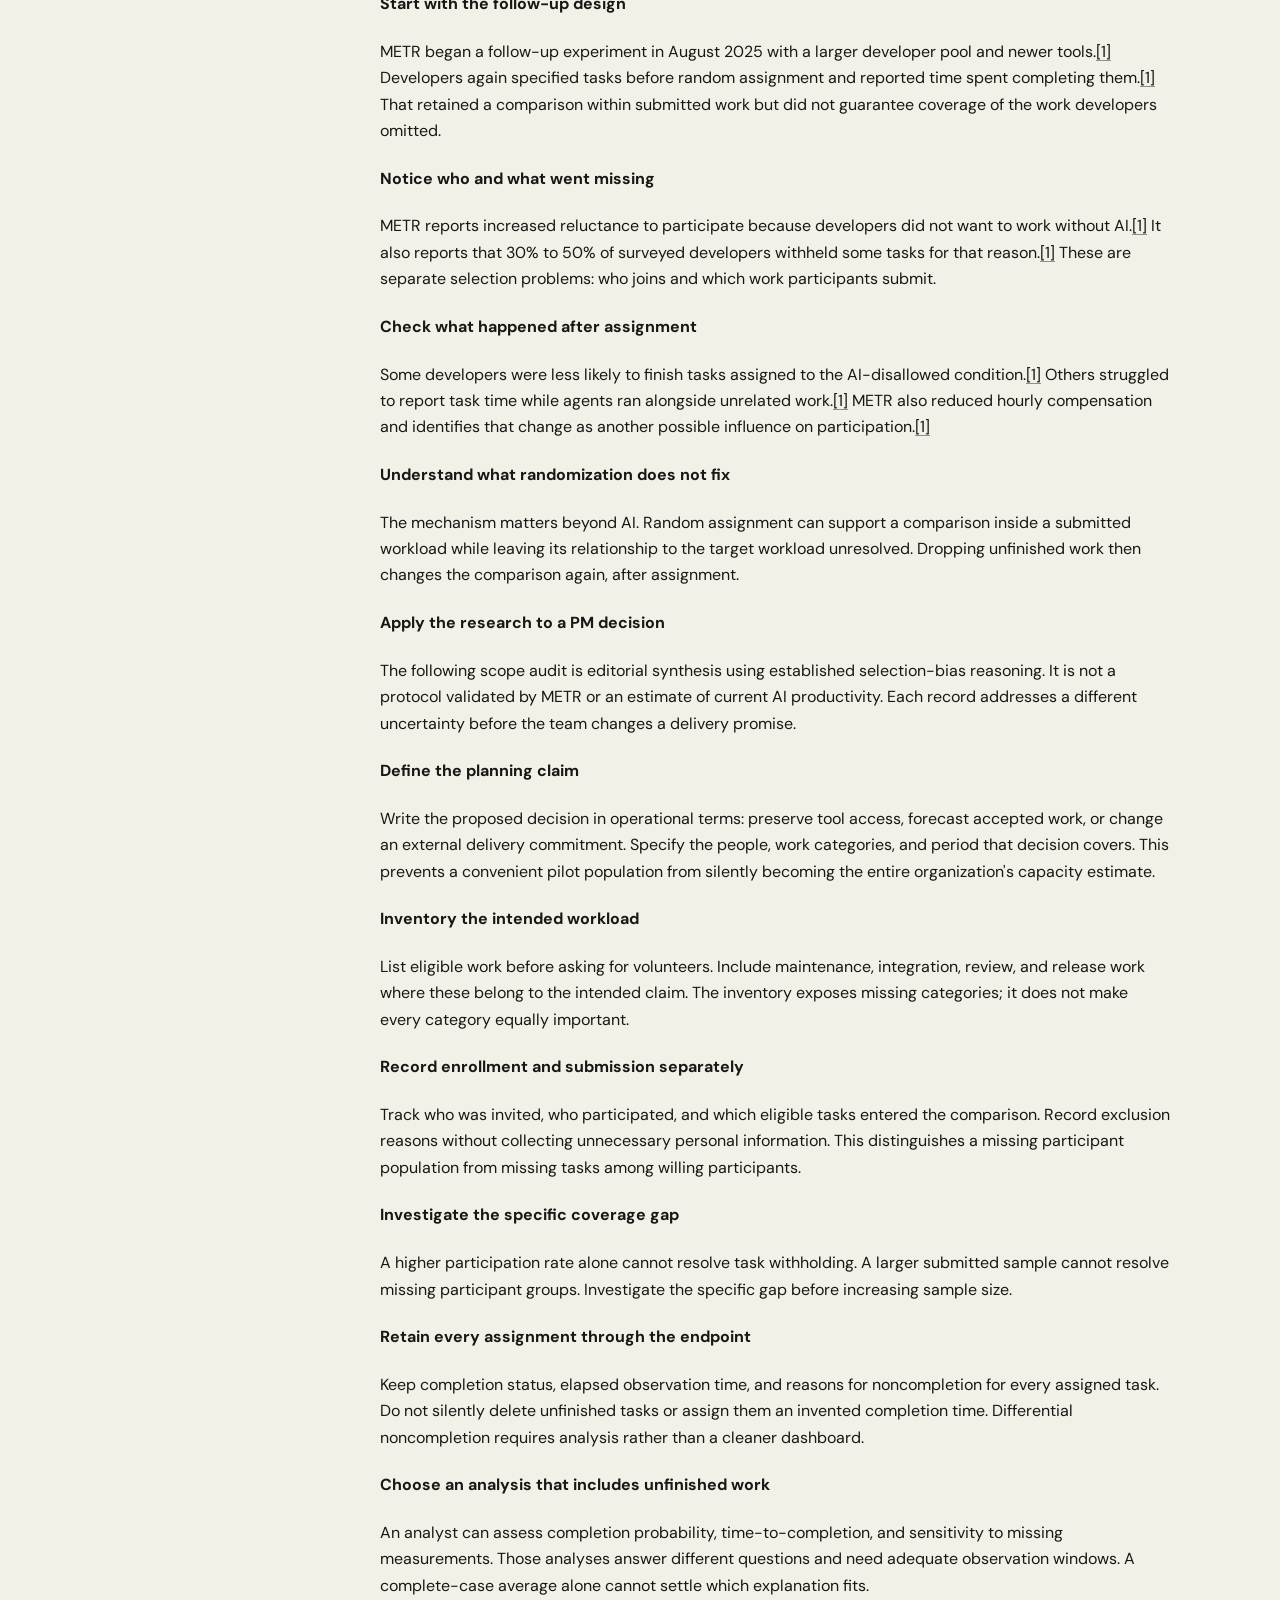
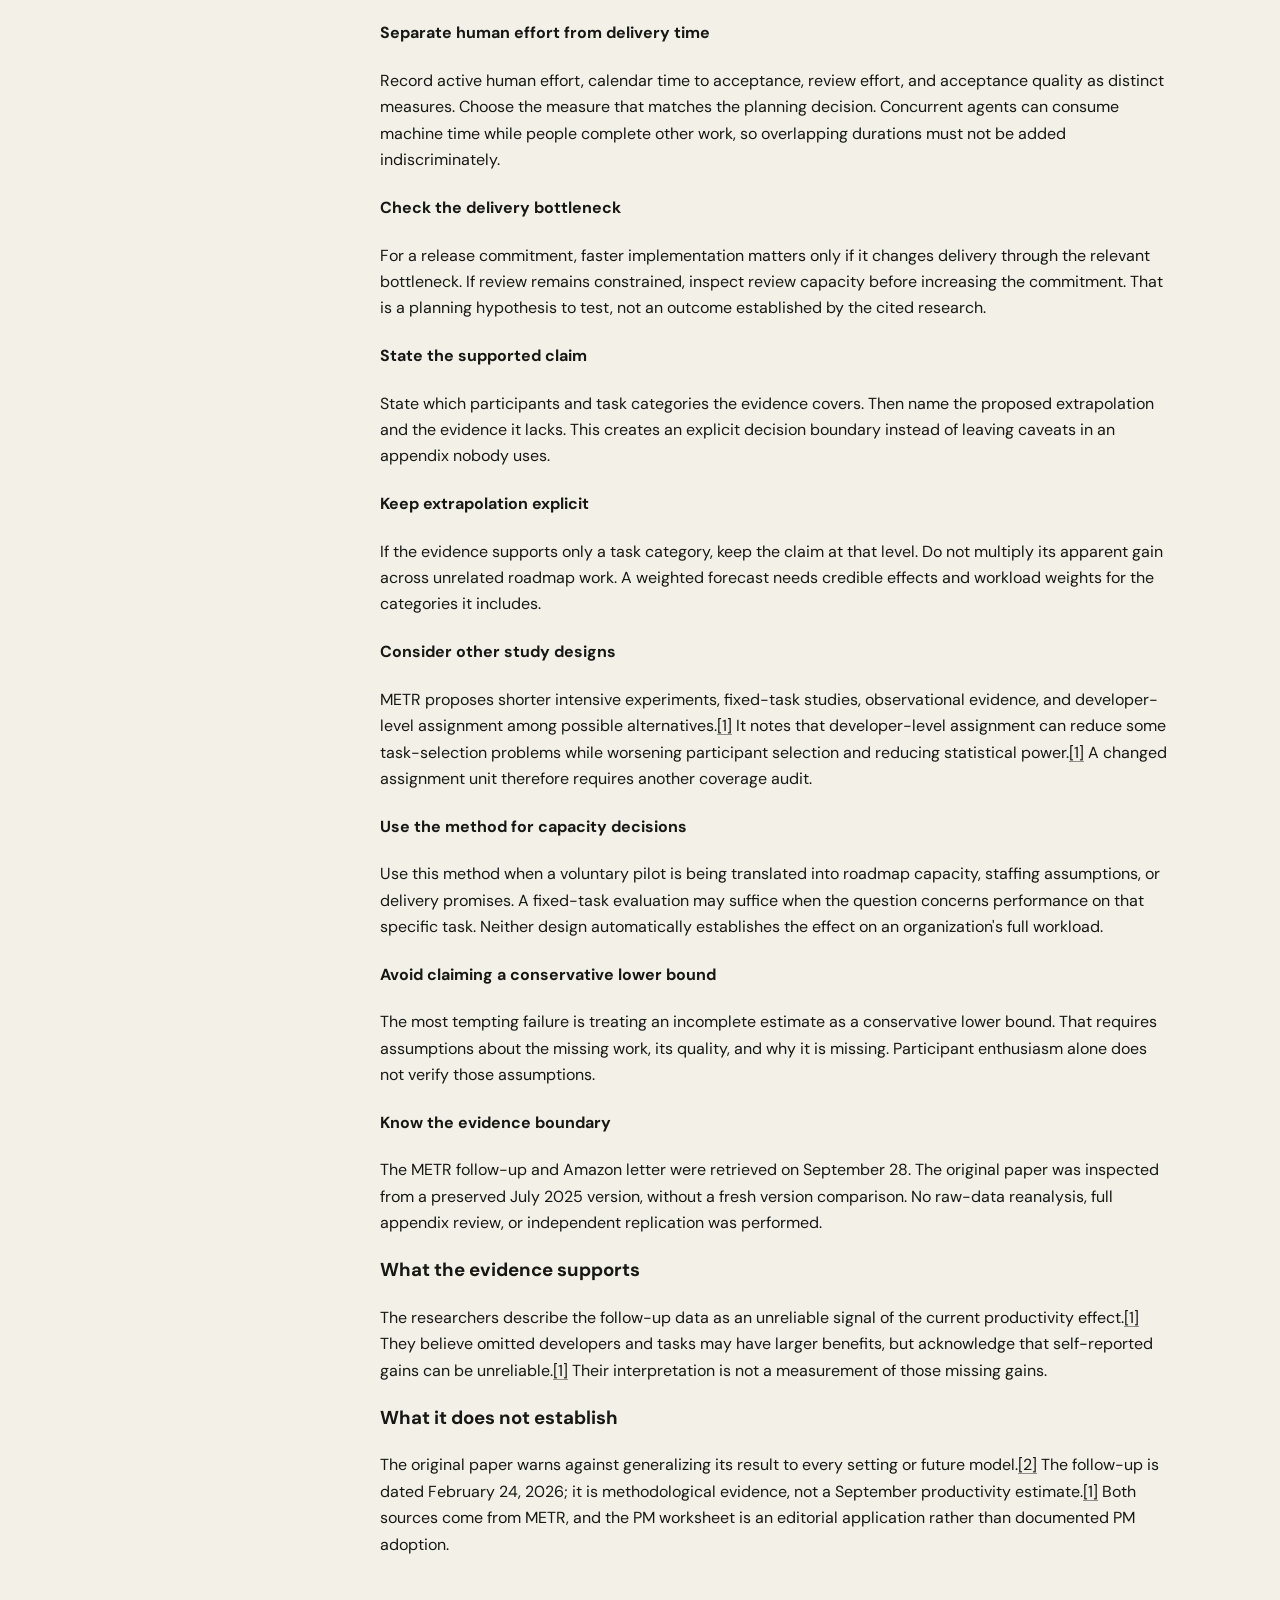
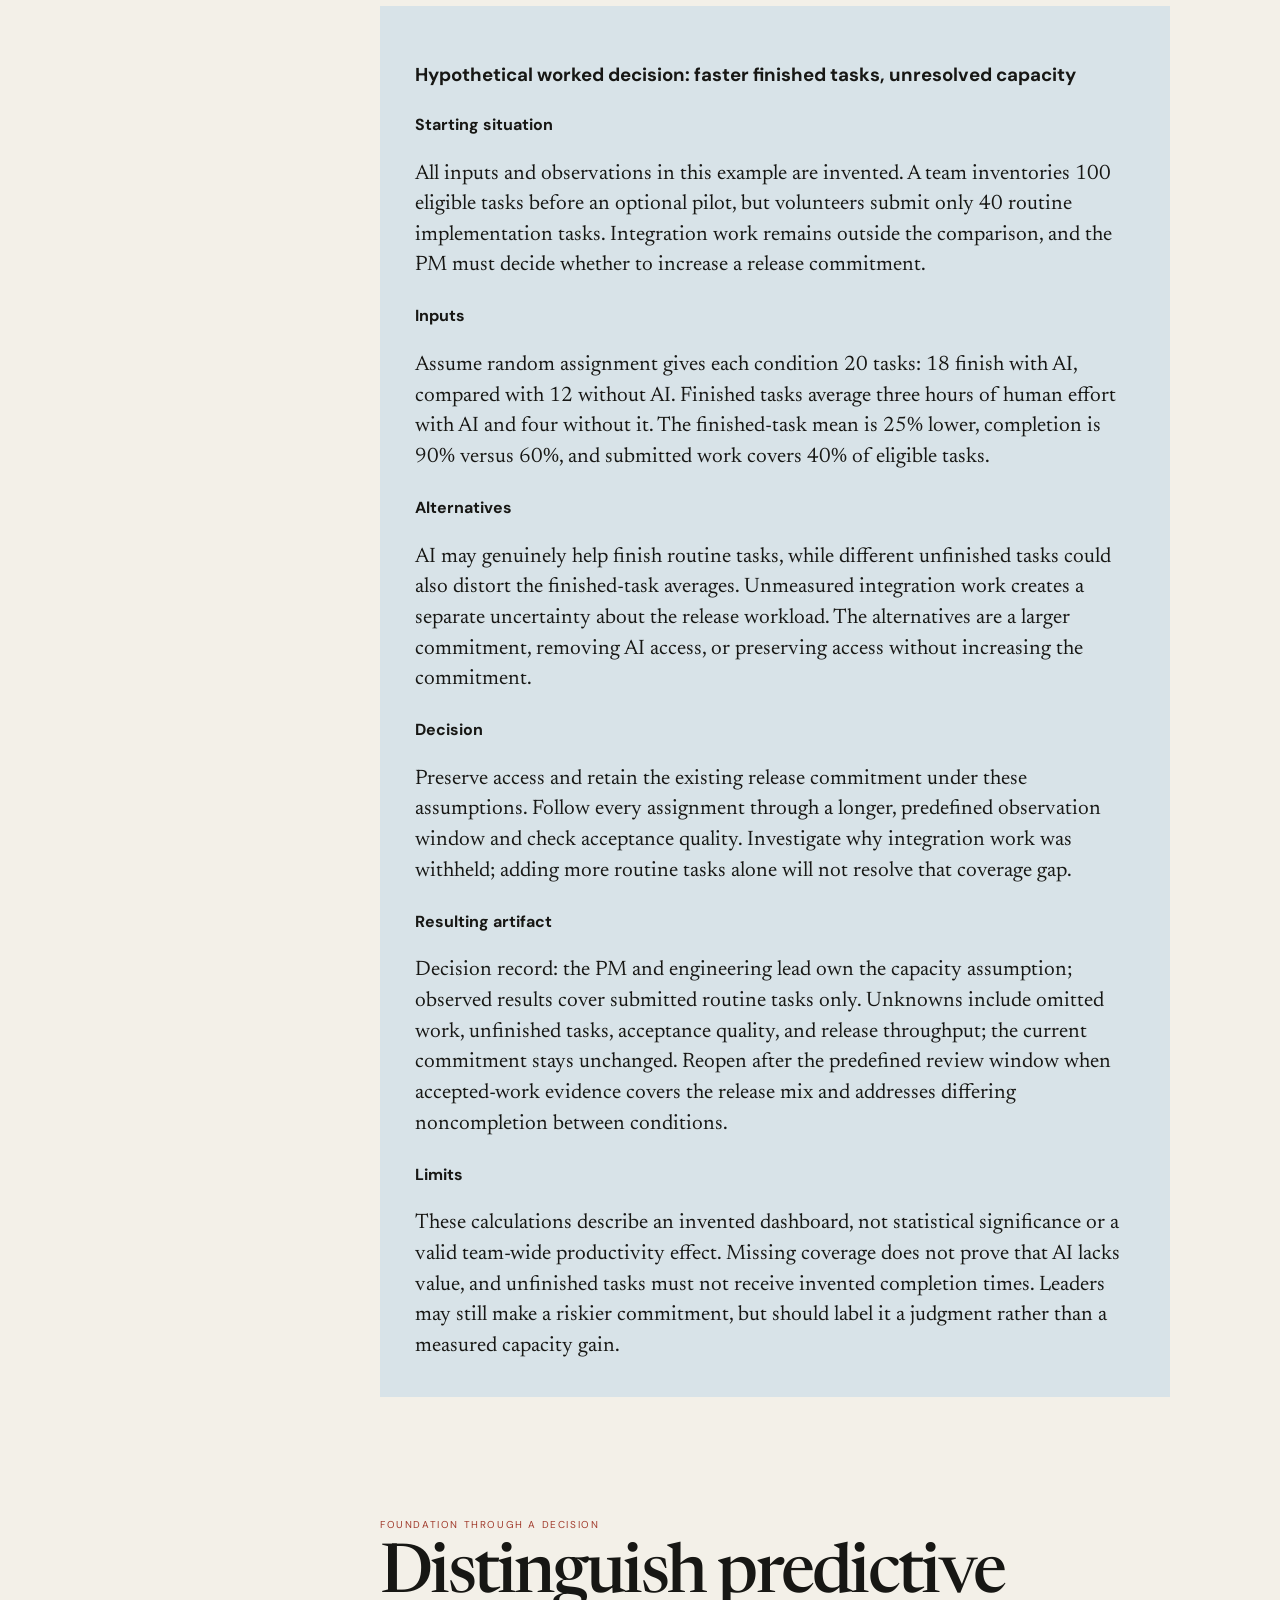
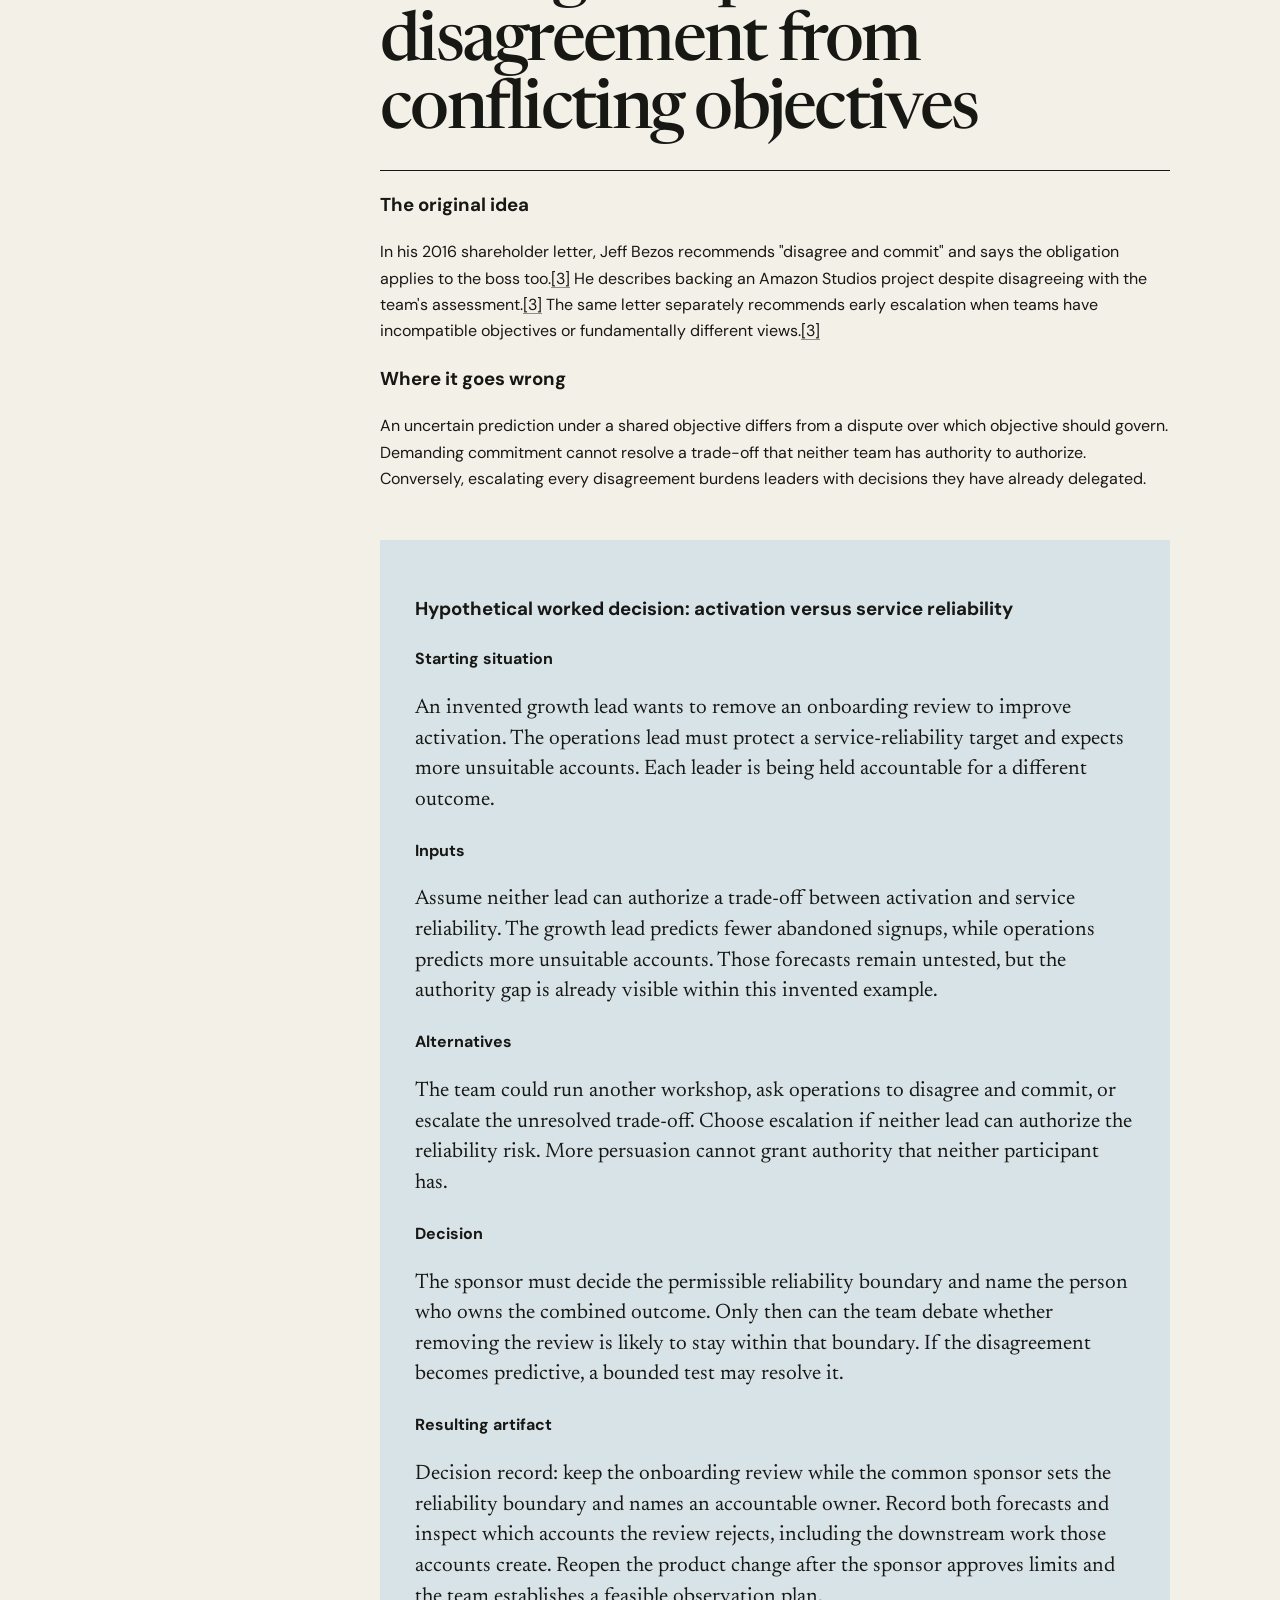
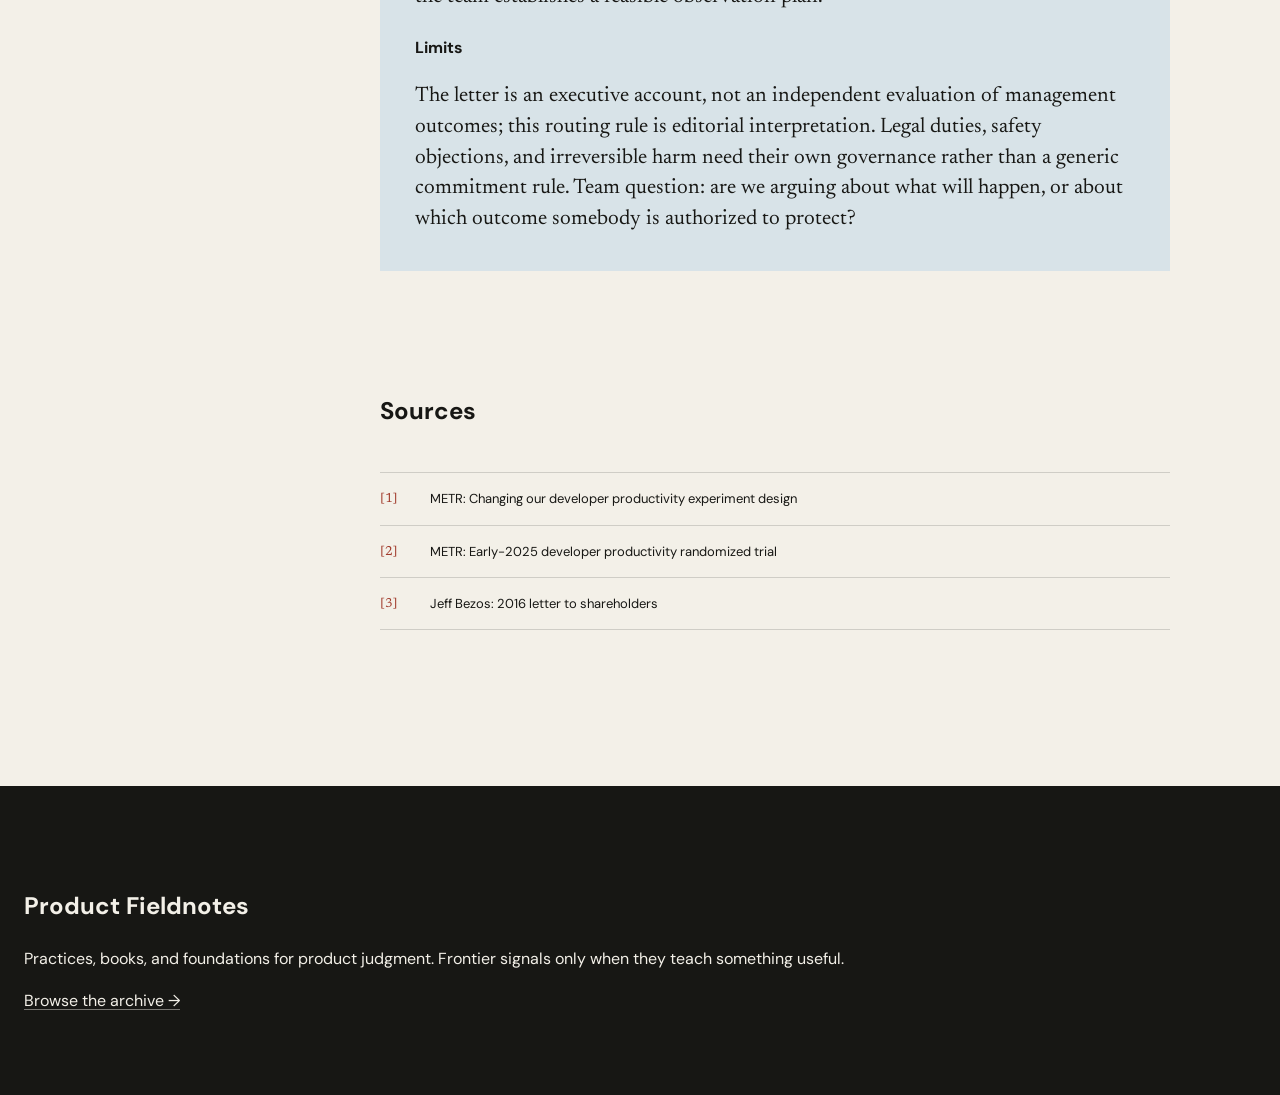
==== commit c90cea1c: "Publish September 28 AI trial scope learning edition" ====
--- a/index.html
+++ b/index.html
@@ -1,216 +1,65 @@
 <!doctype html>
 <html lang="en" data-theme="light">
 <head>
-  <meta charset="utf-8">
-  <meta name="viewport" content="width=device-width, initial-scale=1">
-  <meta name="description" content="Roblox is adding earlier safety checks to live experiments. Anthropic is testing a common interface for lab and manufacturing equipment.">
-  <meta property="og:title" content="Safer experiments and shared hardware controls — Product Fieldnotes">
-  <meta property="og:description" content="Roblox is adding earlier safety checks to live experiments. Anthropic is testing a common interface for lab and manufacturing equipment.">
-  <meta property="og:image" content="assets/images/2026-08-31-roblox-experimentation.png">
-  <meta name="theme-color" content="#f3f0e8">
-  <title>Safer experiments and shared hardware controls — Product Fieldnotes</title>
-  <link rel="preconnect" href="https://fonts.googleapis.com">
-  <link rel="preconnect" href="https://fonts.gstatic.com" crossorigin>
-  <link href="https://fonts.googleapis.com/css2?family=DM+Sans:wght@400;500;600&family=Newsreader:opsz,wght@6..72,400;6..72,500;6..72,600&display=swap" rel="stylesheet">
-  <link rel="stylesheet" href="assets/css/site.css">
-  <script defer src="assets/js/site.js"></script>
+<meta charset="utf-8"><meta name="viewport" content="width=device-width, initial-scale=1">
+<meta name="description" content="Audit the work behind an AI pilot before changing delivery commitments. Then distinguish disagreement about predictions from conflict over objectives.">
+<title>AI productivity claims and the decisions they can support — Product Fieldnotes</title>
+<link rel="stylesheet" href="assets/css/site.css">
+<script defer src="assets/js/site.js"></script>
 </head>
 <body>
-  <div class="reading-progress" aria-hidden="true"><span></span></div>
-  <a class="skip-link" href="#report">Skip to report</a>
+<div class="reading-progress" aria-hidden="true"><span></span></div>
+<a class="skip-link" href="#report">Skip to report</a>
+<header class="site-header"><div class="shell header-inner">
+<a class="brand" href="index.html"><span class="brand-mark">PF</span><span>Product Fieldnotes</span></a>
+<nav aria-label="Primary navigation"><a href="index.html">Latest</a><a href="archive.html">Archive</a></nav>
+<button class="theme-toggle" type="button" aria-label="Toggle color theme">◐</button>
+</div></header>
+<main id="report">
+<section class="shell"><div class="cover-copy">
+<p class="eyebrow">PM learning edition · General professional learning</p>
+<h1>AI productivity claims and the decisions they can support</h1><p class="dek">Audit the work behind an AI pilot before changing delivery commitments. Then distinguish disagreement about predictions from conflict over objectives.</p>
+<div class="edition-meta"><span>September 28, 2026</span><span>10 min read</span></div>
+<div class="topic-row"><span>AI-assisted work</span><span>Capacity planning</span><span>Experimentation</span><span>Leadership</span></div>
+</div></section>
+<div class="report-layout shell">
+<aside class="toc" aria-label="On this page"><p>In this edition</p>
+<a href="#practice">Practice lesson</a><a href="#foundation">Foundation through a decision</a><a href="#sources">Sources</a></aside>
+<article class="article-body">
+<aside class="editor-note"><span>Editorial basis</span><p>This edition develops research collected through September 28, 2026, in UTC. The practice draws on original research and researcher-reported limitations; the proposed PM worksheet is editorial synthesis. Both worked decisions are hypothetical, and neither lesson is presented as a new invention.</p><p>Book coverage resumes around October 5 after the September 21 assessment of Scaling Innovation. No frontier signal was selected, and this edition does not claim a comprehensive current-news scan. Packaging research and deeper book access remain queued.</p></aside>
+<section id="practice" class="report-section">
+<header class="section-heading"><p>Practice lesson</p><h2>Audit the work behind an AI productivity claim</h2><div class="rule"></div></header>
+<p class="lead">Identify which people and tasks an AI trial measures before using its results for capacity planning. Produce a decision record that separates continued tool access from a larger delivery commitment.</p>
+<p><strong>Evidence type:</strong> original research</p>
+<h3>The problem</h3><p>A product leader receives a pilot dashboard showing faster development with AI. Engineering wants to preserve access, while leadership wants to translate the apparent gain into additional delivery commitments. Those decisions require different evidence.</p><h3>What the team tried first</h3><p>METR&#39;s original experiment randomized tasks from experienced open-source developers into AI-allowed and AI-disallowed conditions.<a href="#source-2">[2]</a> The study covered 16 developers and 246 tasks in projects they knew well.<a href="#source-2">[2]</a> Its reported completion time increased by 19% when AI was allowed, despite participants estimating a benefit afterward.<a href="#source-2">[2]</a></p><h3>How the method works</h3>
+<h4>Start with the follow-up design</h4><p>METR began a follow-up experiment in August 2025 with a larger developer pool and newer tools.<a href="#source-1">[1]</a> Developers again specified tasks before random assignment and reported time spent completing them.<a href="#source-1">[1]</a> That retained a comparison within submitted work but did not guarantee coverage of the work developers omitted.</p><h4>Notice who and what went missing</h4><p>METR reports increased reluctance to participate because developers did not want to work without AI.<a href="#source-1">[1]</a> It also reports that 30% to 50% of surveyed developers withheld some tasks for that reason.<a href="#source-1">[1]</a> These are separate selection problems: who joins and which work participants submit.</p><h4>Check what happened after assignment</h4><p>Some developers were less likely to finish tasks assigned to the AI-disallowed condition.<a href="#source-1">[1]</a> Others struggled to report task time while agents ran alongside unrelated work.<a href="#source-1">[1]</a> METR also reduced hourly compensation and identifies that change as another possible influence on participation.<a href="#source-1">[1]</a></p><h4>Understand what randomization does not fix</h4><p>The mechanism matters beyond AI. Random assignment can support a comparison inside a submitted workload while leaving its relationship to the target workload unresolved. Dropping unfinished work then changes the comparison again, after assignment.</p><h4>Apply the research to a PM decision</h4><p>The following scope audit is editorial synthesis using established selection-bias reasoning. It is not a protocol validated by METR or an estimate of current AI productivity. Each record addresses a different uncertainty before the team changes a delivery promise.</p><h4>Define the planning claim</h4><p>Write the proposed decision in operational terms: preserve tool access, forecast accepted work, or change an external delivery commitment. Specify the people, work categories, and period that decision covers. This prevents a convenient pilot population from silently becoming the entire organization&#39;s capacity estimate.</p><h4>Inventory the intended workload</h4><p>List eligible work before asking for volunteers. Include maintenance, integration, review, and release work where these belong to the intended claim. The inventory exposes missing categories; it does not make every category equally important.</p><h4>Record enrollment and submission separately</h4><p>Track who was invited, who participated, and which eligible tasks entered the comparison. Record exclusion reasons without collecting unnecessary personal information. This distinguishes a missing participant population from missing tasks among willing participants.</p><h4>Investigate the specific coverage gap</h4><p>A higher participation rate alone cannot resolve task withholding. A larger submitted sample cannot resolve missing participant groups. Investigate the specific gap before increasing sample size.</p><h4>Retain every assignment through the endpoint</h4><p>Keep completion status, elapsed observation time, and reasons for noncompletion for every assigned task. Do not silently delete unfinished tasks or assign them an invented completion time. Differential noncompletion requires analysis rather than a cleaner dashboard.</p><h4>Choose an analysis that includes unfinished work</h4><p>An analyst can assess completion probability, time-to-completion, and sensitivity to missing measurements. Those analyses answer different questions and need adequate observation windows. A complete-case average alone cannot settle which explanation fits.</p><h4>Separate human effort from delivery time</h4><p>Record active human effort, calendar time to acceptance, review effort, and acceptance quality as distinct measures. Choose the measure that matches the planning decision. Concurrent agents can consume machine time while people complete other work, so overlapping durations must not be added indiscriminately.</p><h4>Check the delivery bottleneck</h4><p>For a release commitment, faster implementation matters only if it changes delivery through the relevant bottleneck. If review remains constrained, inspect review capacity before increasing the commitment. That is a planning hypothesis to test, not an outcome established by the cited research.</p><h4>State the supported claim</h4><p>State which participants and task categories the evidence covers. Then name the proposed extrapolation and the evidence it lacks. This creates an explicit decision boundary instead of leaving caveats in an appendix nobody uses.</p><h4>Keep extrapolation explicit</h4><p>If the evidence supports only a task category, keep the claim at that level. Do not multiply its apparent gain across unrelated roadmap work. A weighted forecast needs credible effects and workload weights for the categories it includes.</p><h4>Consider other study designs</h4><p>METR proposes shorter intensive experiments, fixed-task studies, observational evidence, and developer-level assignment among possible alternatives.<a href="#source-1">[1]</a> It notes that developer-level assignment can reduce some task-selection problems while worsening participant selection and reducing statistical power.<a href="#source-1">[1]</a> A changed assignment unit therefore requires another coverage audit.</p><h4>Use the method for capacity decisions</h4><p>Use this method when a voluntary pilot is being translated into roadmap capacity, staffing assumptions, or delivery promises. A fixed-task evaluation may suffice when the question concerns performance on that specific task. Neither design automatically establishes the effect on an organization&#39;s full workload.</p><h4>Avoid claiming a conservative lower bound</h4><p>The most tempting failure is treating an incomplete estimate as a conservative lower bound. That requires assumptions about the missing work, its quality, and why it is missing. Participant enthusiasm alone does not verify those assumptions.</p><h4>Know the evidence boundary</h4><p>The METR follow-up and Amazon letter were retrieved on September 28. The original paper was inspected from a preserved July 2025 version, without a fresh version comparison. No raw-data reanalysis, full appendix review, or independent replication was performed.</p><h3>What the evidence supports</h3><p>The researchers describe the follow-up data as an unreliable signal of the current productivity effect.<a href="#source-1">[1]</a> They believe omitted developers and tasks may have larger benefits, but acknowledge that self-reported gains can be unreliable.<a href="#source-1">[1]</a> Their interpretation is not a measurement of those missing gains.</p>
+<h3>What it does not establish</h3><p>The original paper warns against generalizing its result to every setting or future model.<a href="#source-2">[2]</a> The follow-up is dated February 24, 2026; it is methodological evidence, not a September productivity estimate.<a href="#source-1">[1]</a> Both sources come from METR, and the PM worksheet is an editorial application rather than documented PM adoption.</p>
+<div class="worked-example"><h3>Hypothetical worked decision: faster finished tasks, unresolved capacity</h3>
+<h4>Starting situation</h4><p>All inputs and observations in this example are invented. A team inventories 100 eligible tasks before an optional pilot, but volunteers submit only 40 routine implementation tasks. Integration work remains outside the comparison, and the PM must decide whether to increase a release commitment.</p>
+<h4>Inputs</h4><p>Assume random assignment gives each condition 20 tasks: 18 finish with AI, compared with 12 without AI. Finished tasks average three hours of human effort with AI and four without it. The finished-task mean is 25% lower, completion is 90% versus 60%, and submitted work covers 40% of eligible tasks.</p>
+<h4>Alternatives</h4><p>AI may genuinely help finish routine tasks, while different unfinished tasks could also distort the finished-task averages. Unmeasured integration work creates a separate uncertainty about the release workload. The alternatives are a larger commitment, removing AI access, or preserving access without increasing the commitment.</p>
+<h4>Decision</h4><p>Preserve access and retain the existing release commitment under these assumptions. Follow every assignment through a longer, predefined observation window and check acceptance quality. Investigate why integration work was withheld; adding more routine tasks alone will not resolve that coverage gap.</p>
+<h4>Resulting artifact</h4><p>Decision record: the PM and engineering lead own the capacity assumption; observed results cover submitted routine tasks only. Unknowns include omitted work, unfinished tasks, acceptance quality, and release throughput; the current commitment stays unchanged. Reopen after the predefined review window when accepted-work evidence covers the release mix and addresses differing noncompletion between conditions.</p>
+<h4>Limits</h4><p>These calculations describe an invented dashboard, not statistical significance or a valid team-wide productivity effect. Missing coverage does not prove that AI lacks value, and unfinished tasks must not receive invented completion times. Leaders may still make a riskier commitment, but should label it a judgment rather than a measured capacity gain.</p>
+</div>
 
-  <header class="site-header">
-    <div class="shell header-inner">
-      <a class="brand" href="index.html" aria-label="Product Fieldnotes home">
-        <span class="brand-mark">PF</span>
-        <span>Product Fieldnotes</span>
-      </a>
-      <nav aria-label="Primary navigation">
-        <a class="active" href="index.html">Latest</a>
-        <a href="archive.html">Archive</a>
-        <a href="#about">About</a>
-      </nav>
-      <button class="theme-toggle" type="button" aria-label="Toggle color theme"><span aria-hidden="true">◐</span></button>
-    </div>
-  </header>
+</section>
+<section id="foundation" class="report-section">
+<header class="section-heading"><p>Foundation through a decision</p><h2>Distinguish predictive disagreement from conflicting objectives</h2><div class="rule"></div></header>
+<h3>The original idea</h3><p>In his 2016 shareholder letter, Jeff Bezos recommends &#34;disagree and commit&#34; and says the obligation applies to the boss too.<a href="#source-3">[3]</a> He describes backing an Amazon Studios project despite disagreeing with the team&#39;s assessment.<a href="#source-3">[3]</a> The same letter separately recommends early escalation when teams have incompatible objectives or fundamentally different views.<a href="#source-3">[3]</a></p>
+<h3>Where it goes wrong</h3><p>An uncertain prediction under a shared objective differs from a dispute over which objective should govern. Demanding commitment cannot resolve a trade-off that neither team has authority to authorize. Conversely, escalating every disagreement burdens leaders with decisions they have already delegated.</p>
+<div class="worked-example"><h3>Hypothetical worked decision: activation versus service reliability</h3>
+<h4>Starting situation</h4><p>An invented growth lead wants to remove an onboarding review to improve activation. The operations lead must protect a service-reliability target and expects more unsuitable accounts. Each leader is being held accountable for a different outcome.</p>
+<h4>Inputs</h4><p>Assume neither lead can authorize a trade-off between activation and service reliability. The growth lead predicts fewer abandoned signups, while operations predicts more unsuitable accounts. Those forecasts remain untested, but the authority gap is already visible within this invented example.</p>
+<h4>Alternatives</h4><p>The team could run another workshop, ask operations to disagree and commit, or escalate the unresolved trade-off. Choose escalation if neither lead can authorize the reliability risk. More persuasion cannot grant authority that neither participant has.</p>
+<h4>Decision</h4><p>The sponsor must decide the permissible reliability boundary and name the person who owns the combined outcome. Only then can the team debate whether removing the review is likely to stay within that boundary. If the disagreement becomes predictive, a bounded test may resolve it.</p>
+<h4>Resulting artifact</h4><p>Decision record: keep the onboarding review while the common sponsor sets the reliability boundary and names an accountable owner. Record both forecasts and inspect which accounts the review rejects, including the downstream work those accounts create. Reopen the product change after the sponsor approves limits and the team establishes a feasible observation plan.</p>
+<h4>Limits</h4><p>The letter is an executive account, not an independent evaluation of management outcomes; this routing rule is editorial interpretation. Legal duties, safety objections, and irreversible harm need their own governance rather than a generic commitment rule. Team question: are we arguing about what will happen, or about which outcome somebody is authorized to protect?</p>
+</div>
 
-  <main id="report">
-    <section class="cover shell">
-      <div class="cover-copy">
-        <p class="eyebrow">Senior Product Management Intelligence</p>
-        <h1>Safer experiments and shared hardware controls</h1>
-        <p class="dek">Roblox is adding earlier safety checks to live experiments. Anthropic is testing a common interface for lab and manufacturing equipment.</p>
-        <div class="edition-meta">
-          <span>August 31, 2026</span><span>12 min read</span><span>Weekly dossier</span>
-        </div>
-        <div class="topic-row" aria-label="Topics">
-<span>Experimentation</span><span>Live operations</span><span>Platforms</span><span>Physical AI</span><span>Product risk</span>        </div>
-      </div>
-      <figure class="cover-media">
-        <img src="assets/images/2026-08-31-roblox-experimentation.png" alt="Roblox experimentation platform artwork showing analytics and configuration controls" width="1440" height="1080">
-        <figcaption>Roblox is bringing targeting, segmented analysis, configuration, and early-harm alerts into one creator workflow. Official image: Roblox. <a href="https://about.roblox.com/newsroom/2026/08/optimize-testing-live-updates-roblox-analytics-experimentation-platform" target="_blank" rel="noopener">Source ↗</a></figcaption>
-      </figure>
-    </section>
-
-    <section class="signal-strip" aria-label="Edition contents">
-      <div class="shell signal-grid">
-        <a href="#signal-01">
-          <span>01</span>
-          <strong>Experiment safety</strong>
-          <small>Medium</small>
-        </a>
-        <a href="#signal-02">
-          <span>02</span>
-          <strong>Physical AI</strong>
-          <small>Medium</small>
-        </a>
-      </div>
-    </section>
-
-    <div class="report-layout shell">
-      <aside class="toc" aria-label="On this page">
-        <p>In this edition</p>
-        <a href="#frontier">Frontier developments</a>
-        <a href="#technique">Technique deep dive</a>
-<a href="#foundation">Foundations refresher</a>        <a href="#implications">Cross-cutting implications</a>
-        <a href="#sources">Sources</a>
-      </aside>
-
-      <article class="article-body">
-        <aside class="editor-note">
-          <span>Editorial standard</span>
-          <p>Only two developments cleared this week&#39;s bar. Both come from vendors, so treat the product details as credible and the promised impact as unproven.</p>
-        </aside>
-
-        <section id="frontier" class="report-section">
-          <header class="section-heading">
-            <p>01 / Current landscape</p>
-            <h2>Frontier developments</h2>
-            <div class="rule"></div>
-          </header>
-
-          <section id="signal-01" class="development">
-            <div class="development-index">
-              <span>01</span>
-              <p>Experiment safety</p>
-              <em>Medium</em>
-            </div>
-            <div class="development-content">
-              <h3>Roblox packages segmented experimentation with early-harm controls</h3>
-              <div class="analysis-block"><h4>What it is</h4><p>Roblox is adding audience targeting, segmented results, and early warnings to its experiment tools. The warnings watch the first 24 hours for sharp drops in playtime, revenue, or payer conversion. Some controls are still rolling out, and Roblox shared examples where tests caused spam, crashes, and poor frame rates.</p></div>
-              <div class="novelty-pair">
-                <div><h4>What is actually new</h4><p>The tools now connect audience selection, feature delivery, analysis, and early warnings in one workflow. Teams can ask who was exposed and whether harm warrants an early stop.</p></div>
-                <div><h4>What is not new</h4><p>A/B tests, segmentation, feature flags, and alerts are established tools. Roblox already offered most of them separately. The update joins them; it does not create a new experiment method.</p></div>
-              </div>
-              <div class="analysis-block why"><h4>Why it matters</h4><p>Teams need three clear roles: one metric measures value, a guardrail stops exposure, and a named owner decides when to intervene. Audience targeting also needs review. Eligibility rules can change who receives an offer, price, or risk.</p></div>
-              <div class="analysis-block"><h4>How to apply it</h4>
-                <ul><li>Name one primary outcome and no more than three catastrophic guardrails before exposure begins.</li><li>Define eligibility independently of the hoped-for result and record why each excluded segment is excluded.</li><li>Pre-register a stopping rule, alert recipient, response time, and rollback mechanism.</li><li>Keep assignment and exposure logs after a stop. A safety interruption does not provide a clean estimate of product lift.</li><li>Treat unplanned segment cuts as follow-up hypotheses unless the analysis plan and statistical power supported them in advance.</li></ul>
-              </div>
-              <div class="decision-trigger" aria-label="Decision trigger">
-                <div><h4>Act when</h4><p>A production experiment can materially damage revenue, retention, trust, or service health before the planned fixed-horizon readout.</p></div>
-                <div><h4>Monitor when</h4><p>The announced controls do not support a critical metric or segment, or the sequential decision logic behind the alert remains unclear.</p></div>
-                <div><h4>Ignore when</h4><p>Exposure is tiny, the change is offline, harm is readily reversible, and an ordinary pre-committed fixed-horizon readout is sufficient.</p></div>
-              </div>
-              <div class="caveat"><strong>Evidence & caveat</strong><p>The workflow is credible, but its impact is unclear. Extra segment cuts can produce false discoveries. Roblox has not published its alerting method, false-alarm rate, adoption, or causal impact.</p></div>
-              <p class="source-pointers">Sources <a href="#source-1">[1]</a><a href="#source-2">[2]</a></p>
-            </div>
-          </section>
-          <section id="signal-02" class="development">
-            <div class="development-index">
-              <span>02</span>
-              <p>Physical AI</p>
-              <em>Medium</em>
-            </div>
-            <div class="development-content">
-              <h3>Anthropic previews an agent-facing hardware abstraction layer</h3>
-              <figure class="inline-media">
-                <img src="assets/images/2026-08-31-model-hardware-standard.jpg" alt="Anthropic Model Hardware Standard research preview artwork depicting connected laboratory equipment" loading="lazy">
-                <figcaption>The proposed standard places an agent-facing layer over heterogeneous programmable equipment. Official research-preview image: Anthropic.</figcaption>
-              </figure>
-              <div class="analysis-block"><h4>What it is</h4><p>Anthropic previewed the Model Hardware Standard, or MHS. It gives agents a common way to discover and control programmable lab or manufacturing equipment. Drivers expose commands and safety limits, and Anthropic has tested the idea with robotic arms, microscopes, liquid handlers, and other equipment.</p></div>
-              <div class="novelty-pair">
-                <div><h4>What is actually new</h4><p>MHS adds an agent-friendly layer above device drivers. It combines simple commands with plain-language context and declared limits. Agents can reason about a task, then hand precise steps to deterministic code.</p></div>
-                <div><h4>What is not new</h4><p>Device standards already exist. SiLA has supported discoverable lab equipment for years, and MCP already connects agents to software tools. MHS tries to join those two ideas for physical equipment.</p></div>
-              </div>
-              <div class="analysis-block why"><h4>Why it matters</h4><p>A common interface could reduce custom integration work. Product advantage would then depend more on workflow design, safety evidence, recovery, and domain knowledge. Teams must still decide what the agent may do and who can stop it.</p></div>
-              <div class="analysis-block"><h4>How to apply it</h4>
-                <ul><li>Map the current integration burden by device, protocol, validation work, and specialist time.</li><li>Separate capability from permission. Knowing that an arm can move does not mean an agent may move it now.</li><li>Prototype one reversible, observable workflow with a deterministic fallback before attempting multi-device autonomy.</li><li>Require simulation or dry-run mode, bounded commands, interlocks, human stop authority, state reconciliation, and incident replay.</li><li>Test portability by replacing the model, agent harness, and one device separately. An open interface is useless if substitution breaks the workflow.</li></ul>
-              </div>
-              <div class="decision-trigger" aria-label="Decision trigger">
-                <div><h4>Act when</h4><p>A roadmap depends on several programmable instruments or robots and bespoke integrations dominate delivery time, validation effort, or safety review.</p></div>
-                <div><h4>Monitor when</h4><p>Physical automation is strategic but required devices are outside the preview, lack programmable interfaces, or need independent safety evidence.</p></div>
-                <div><h4>Ignore when</h4><p>The product has no physical actuation, uses one stable device, or deterministic orchestration already meets the need at lower risk.</p></div>
-              </div>
-              <div class="caveat"><strong>Evidence & caveat</strong><p>MHS may matter, but broad adoption is far from certain. Existing standards could absorb the same ideas. MHS is not open source yet, and experts must still supervise physical work.</p></div>
-              <p class="source-pointers">Sources <a href="#source-3">[3]</a><a href="#source-4">[4]</a><a href="#source-5">[5]</a></p>
-            </div>
-          </section>
-        </section>
-
-        <section id="technique" class="report-section technique-section">
-          <header class="section-heading">
-            <p>02 / Practice</p><h2>Technique deep dive</h2><div class="rule"></div>
-          </header>
-          <h3>The pre-registered experiment kill switch</h3>
-          <p class="lead"><strong>Problem it solves.</strong> Teams often watch an A/B test and stop when a graph looks good or bad. Repeated peeking can invalidate the result. A credible kill switch needs an operating plan and a pre-set decision rule.</p>
-          <ol class="steps">
-            <li><span>01</span><div><h4>Write the decision before the test</h4><p>State the primary outcome, minimum useful effect, planned horizon, assignment unit, eligibility criteria, and decision owner.</p></div></li>
-            <li><span>02</span><div><h4>Choose catastrophic guardrails</h4><p>Choose only harms that justify interruption, such as crashes, failed payments, severe complaints, or material revenue loss. Do not make every dashboard metric a veto.</p></div></li>
-            <li><span>03</span><div><h4>Define the tripwire</h4><p>Set the harmful direction, threshold, minimum exposure, and monitoring cadence. Use a valid sequential boundary for automatic stops. Otherwise, treat the alert as a reason to investigate.</p></div></li>
-            <li><span>04</span><div><h4>Design and rehearse the response</h4><p>Name the alert owner, response target, rollback path, and communication owner. Test the full response in a sandbox before launch.</p></div></li>
-            <li><span>05</span><div><h4>Classify the stop</h4><p>Distinguish instrumentation failure, implementation defect, genuine customer harm, and statistical noise. Preserve original assignment and exposure data, and document why intervention occurred.</p></div></li>
-            <li><span>06</span><div><h4>Protect the interpretation</h4><p>Do not promote a stopped test into a winner. Early evidence can support a safety decision while remaining too weak or biased to estimate durable lift precisely.</p></div></li>
-            <li><span>07</span><div><h4>Retrospect the control</h4><p>Review misses, false alarms, time to intervention, affected exposure, and whether the threshold represented customer harm rather than executive discomfort.</p></div></li>
-          </ol>
-          <div class="worked-example"><span>Worked example</span><p>A team tests a faster checkout, using purchases as the main metric and payment errors as a stop condition. Purchases rise, but payment errors cross the pre-set limit. The owner stops the test, saves the logs, rolls back, and fixes the payment path before testing again.</p></div>
-          <div class="use-grid">
-            <div><h4>Use when</h4><p>Use when exposure is live, harm can accumulate before the normal readout, rollback is available, instrumentation is trustworthy, and intervention authority can be defined before results appear.</p></div>
-            <div><h4>Avoid when</h4><p>Avoid automatic statistical stopping for tiny samples, rare severe events with weak telemetry, treatments that cannot be withdrawn, or high-stakes domains where expert or regulatory review must supersede a platform alert. Stop immediately for a known critical defect rather than waiting for significance.</p></div>
-          </div>
-          <p><strong>Common failure modes.</strong> Do not choose thresholds after results appear. Do not give every metric equal stop authority or stop on a noisy proxy. Keep assignment data, name a responder, and test the rollback.</p>
-        </section>
-
-
-        <section id="foundation" class="report-section foundation-section">
-          <header class="section-heading">
-            <p>04 / Foundations</p><h2>Guardrails are constraints, not objectives</h2><div class="rule"></div>
-          </header>
-          <div class="foundation-grid">
-            <div><h4>Original idea</h4><p>The main metric measures value. A guardrail checks whether the test causes unacceptable harm. Roblox showed why this matters: a social feature increased spam and pushed users into private servers.</p></div>
-            <div><h4>What still holds</h4><p>Passing a guardrail does not prove that a feature is useful. A guardrail should mark a real harm boundary. It should not become a second objective.</p></div>
-            <div><h4>Common misuse</h4><p>A small fluctuation should not block every launch. Teams also misuse fixed-horizon statistics when they watch results continuously and stop at a convenient moment.</p></div>
-            <div><h4>Modern update</h4><p>Separate stopping a harmful test from estimating its long-term value. Set thresholds before launch. Preserve the assignment data and report safety stops separately from lift estimates.</p></div>
-          </div>
-          <blockquote>Which metric earns the decision, which metric can veto it, and what customer harm authorizes that veto?</blockquote>
-        </section>
-
-        <section id="implications" class="report-section implication-section">
-          <header class="section-heading">
-            <p>05 / Synthesis</p><h2>Cross-cutting implications</h2><div class="rule"></div>
-          </header>
-          <div class="pattern-list">
-<div><span>01</span><h3>Control is becoming executable</h3><p>Experiment thresholds and hardware limits are moving into runtime systems. PMs need to define behavior, ownership, and recovery.</p></div><div><span>02</span><h3>Segmentation and interoperability relocate power</h3><p>Segmentation decides who receives a treatment. A standard decides which vendors are replaceable. Both choices shape product strategy.</p></div><div><span>03</span><h3>Observability is not authority</h3><p>Detecting a harmful metric or discovering a device capability does not answer who may act, how quickly, or under what approval.</p></div><div><span>04</span><h3>Vendor evidence explains mechanisms, not generalization</h3><p>Both developments show credible product shapes, but neither provides independent portfolio-level evidence of customer or economic impact.</p></div><div><span>05</span><h3>Decision tables are the durable artifact</h3><p>For experiments, define outcome, veto, and stop owner. For physical agents, define capability, permission, interlock, and recovery owner.</p></div>          </div>
-          <div class="questions">
-            <p>Questions for the next product review</p>
-            <ol><li>Which live experiment could accumulate meaningful harm before its planned readout, and is its stop rule statistically and operationally valid?</li><li>Where does our platform confuse technical capability with current authorization—especially for pricing, payments, data changes, or physical action?</li><li>If a new standard commoditized today’s integration layer, which workflow knowledge, safety evidence, or customer outcome would remain defensible?</li></ol>
-          </div>
-        </section>
-
-
-        <section id="sources" class="report-section sources-section">
-          <header class="section-heading"><p>Research ledger</p><h2>Sources</h2><div class="rule"></div></header>
-          <ol>
-<li id="source-1"><a href="https://about.roblox.com/newsroom/2026/08/optimize-testing-live-updates-roblox-analytics-experimentation-platform" target="_blank" rel="noopener">Roblox — Optimize Testing and Live Updates with Analytics and Experimentation <span>↗</span></a></li><li id="source-2"><a href="https://devforum.roblox.com/t/evolving-experiments-and-analytics-segmentation-experiment-targeting-early-access-program/4828462" target="_blank" rel="noopener">Roblox Developer Forum — Evolving Experiments and Analytics <span>↗</span></a></li><li id="source-3"><a href="https://www.anthropic.com/news/model-hardware-standard-research-preview" target="_blank" rel="noopener">Anthropic — Previewing the Model Hardware Standard <span>↗</span></a></li><li id="source-4"><a href="https://sila-standard.com/standards" target="_blank" rel="noopener">SiLA — Standards to Power the Lab <span>↗</span></a></li><li id="source-5"><a href="https://www.anthropic.com/news/model-context-protocol" target="_blank" rel="noopener">Anthropic — Introducing the Model Context Protocol <span>↗</span></a></li><li id="source-6"><a href="https://docs.statsig.com/experiments-plus/sequential-testing" target="_blank" rel="noopener">Statsig Docs — Frequentist Sequential Testing <span>↗</span></a></li>          </ol>
-        </section>
-      </article>
-    </div>
-  </main>
-
-  <footer id="about">
-    <div class="shell footer-grid">
-      <div><span class="brand-mark">PF</span><h2>Product Fieldnotes</h2><p>A weekly intelligence publication for senior product judgment—selected developments, practical techniques, durable foundations, evidence, and honest caveats.</p></div>
-      <div><p>Next edition</p><strong>Mondays · 7:00 AM PST</strong><a href="archive.html">Browse the archive →</a></div>
-    </div>
-  </footer>
-</body>
-</html>+</section><section id="sources" class="report-section sources-section"><h2>Sources</h2>
+<ol><li id="source-1"><a href="https://metr.org/blog/2026-02-24-uplift-update" target="_blank" rel="noopener">METR: Changing our developer productivity experiment design</a></li><li id="source-2"><a href="https://arxiv.org/pdf/2507.09089" target="_blank" rel="noopener">METR: Early-2025 developer productivity randomized trial</a></li><li id="source-3"><a href="https://www.aboutamazon.com/news/company-news/2016-letter-to-shareholders" target="_blank" rel="noopener">Jeff Bezos: 2016 letter to shareholders</a></li></ol>
+</section>
+</article></div></main>
+<footer id="about"><div class="shell"><h2>Product Fieldnotes</h2><p>Practices, books, and foundations for product judgment. Frontier signals only when they teach something useful.</p><a href="archive.html">Browse the archive →</a></div></footer>
+</body></html>
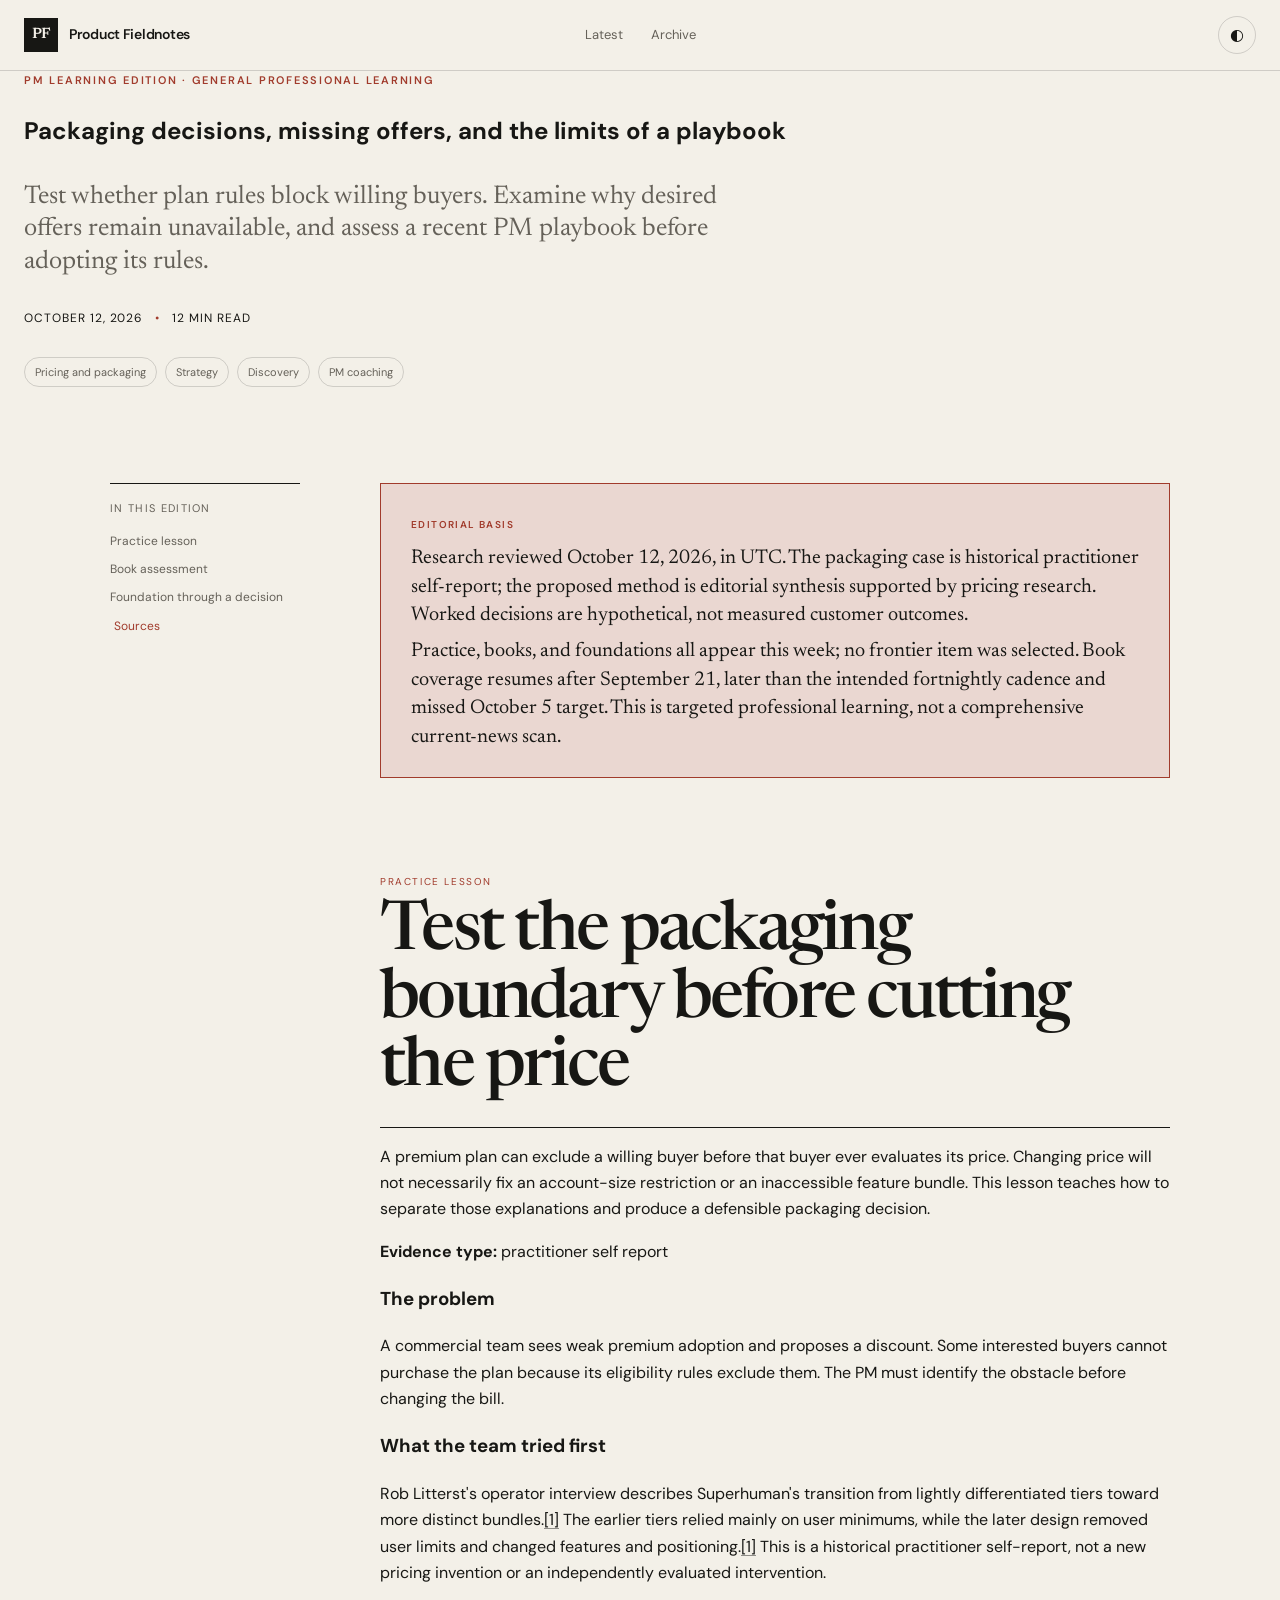
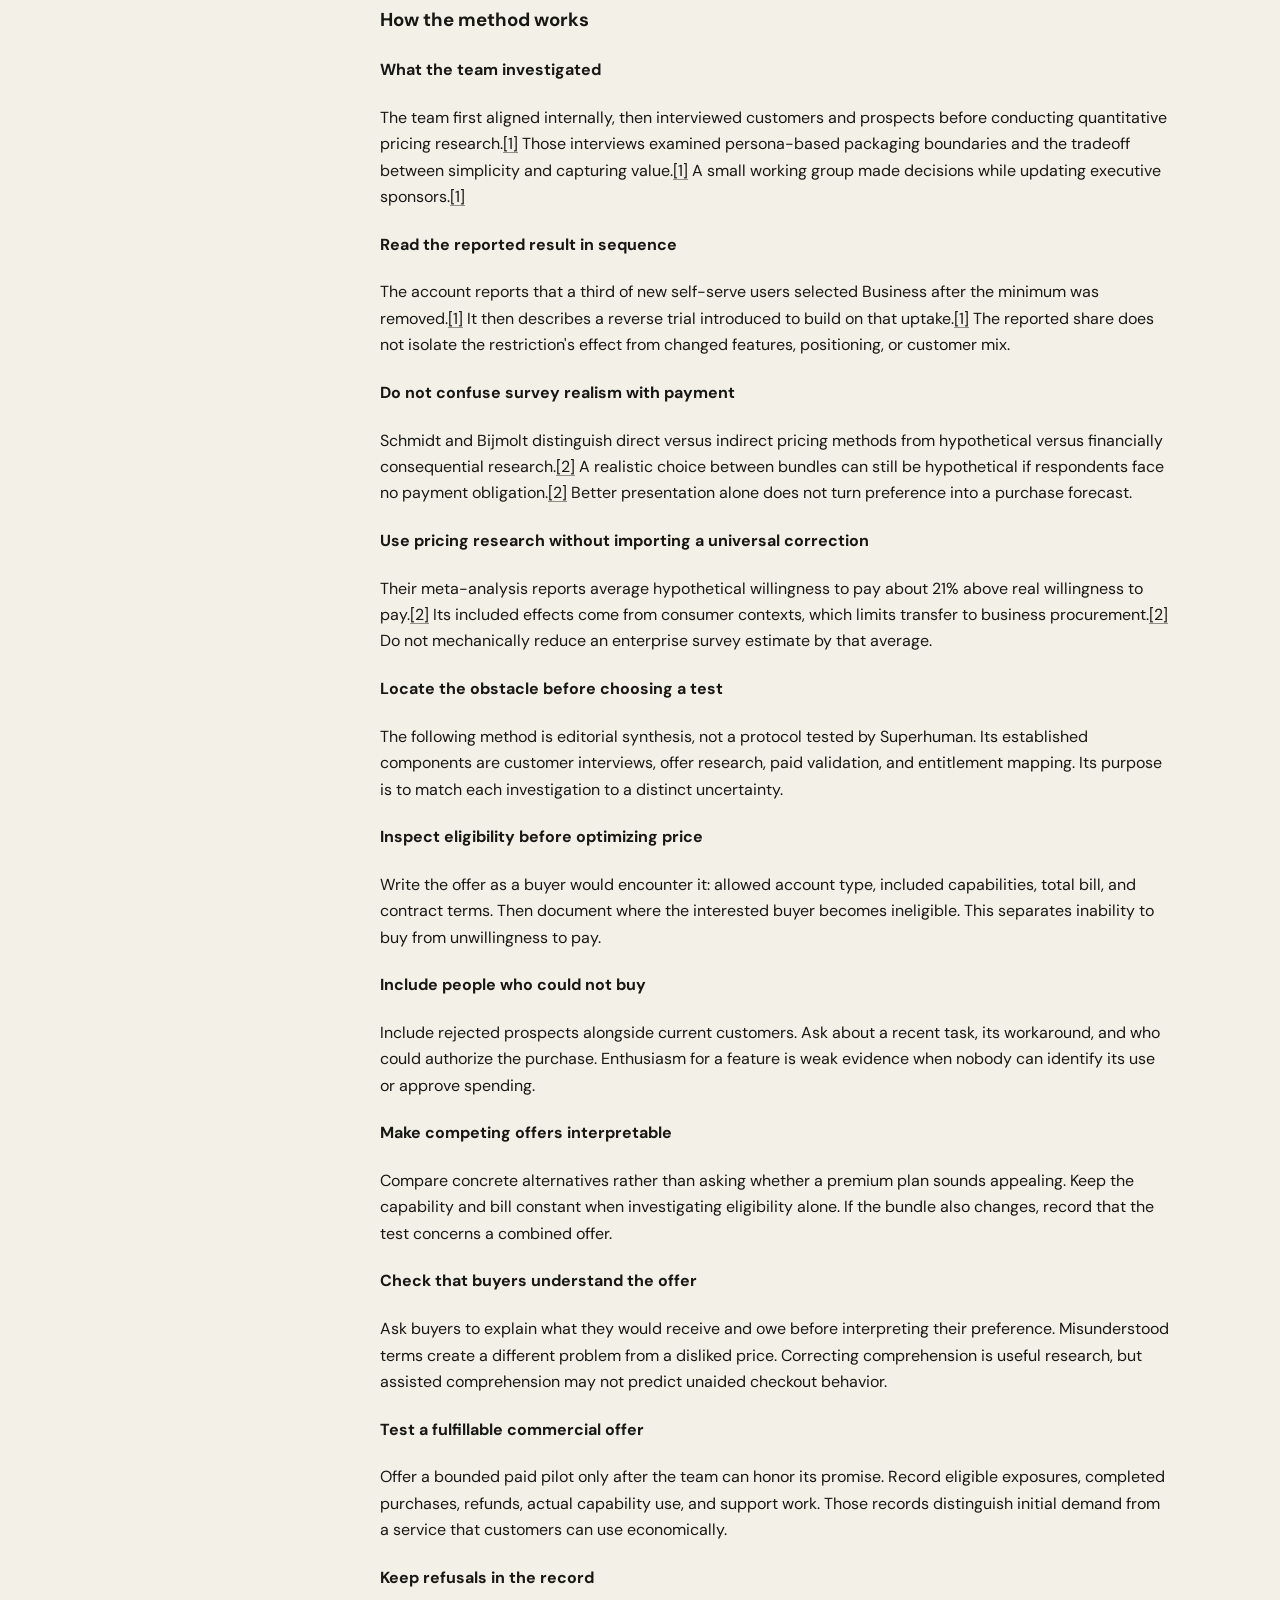
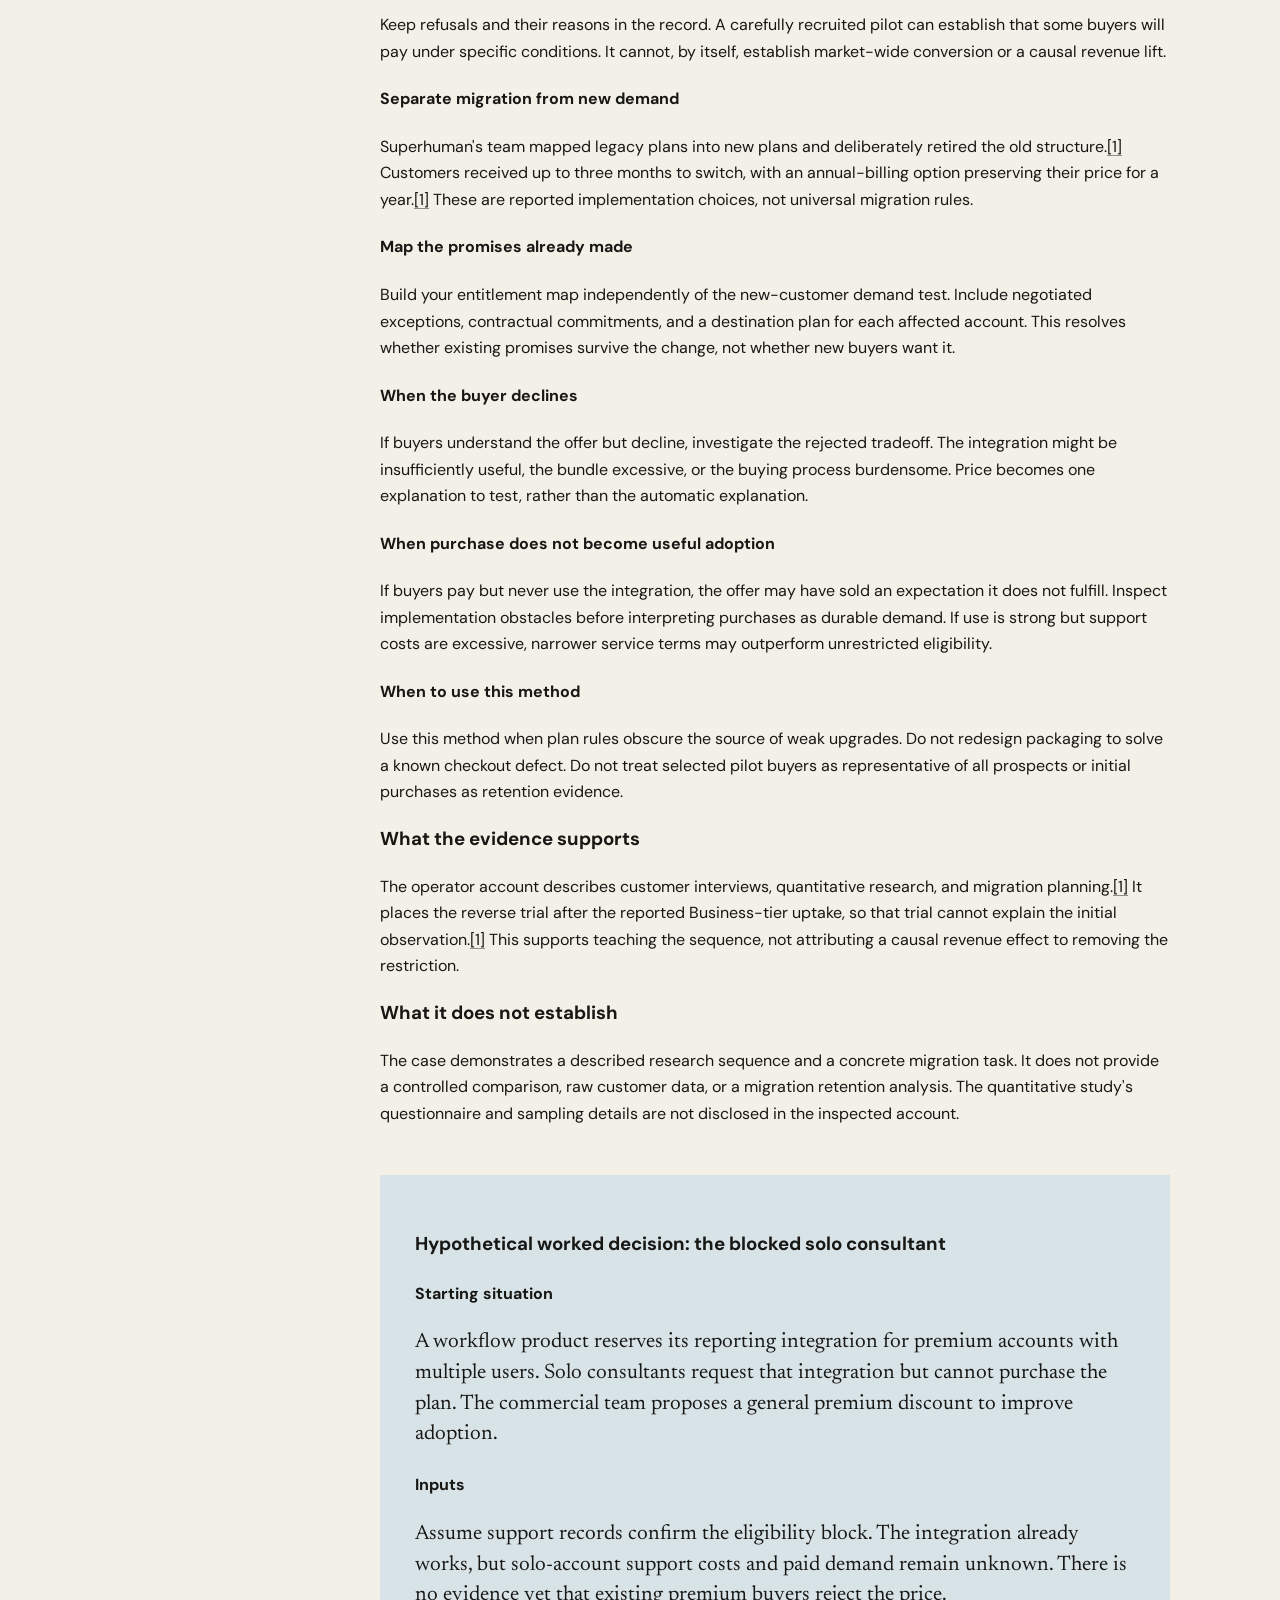
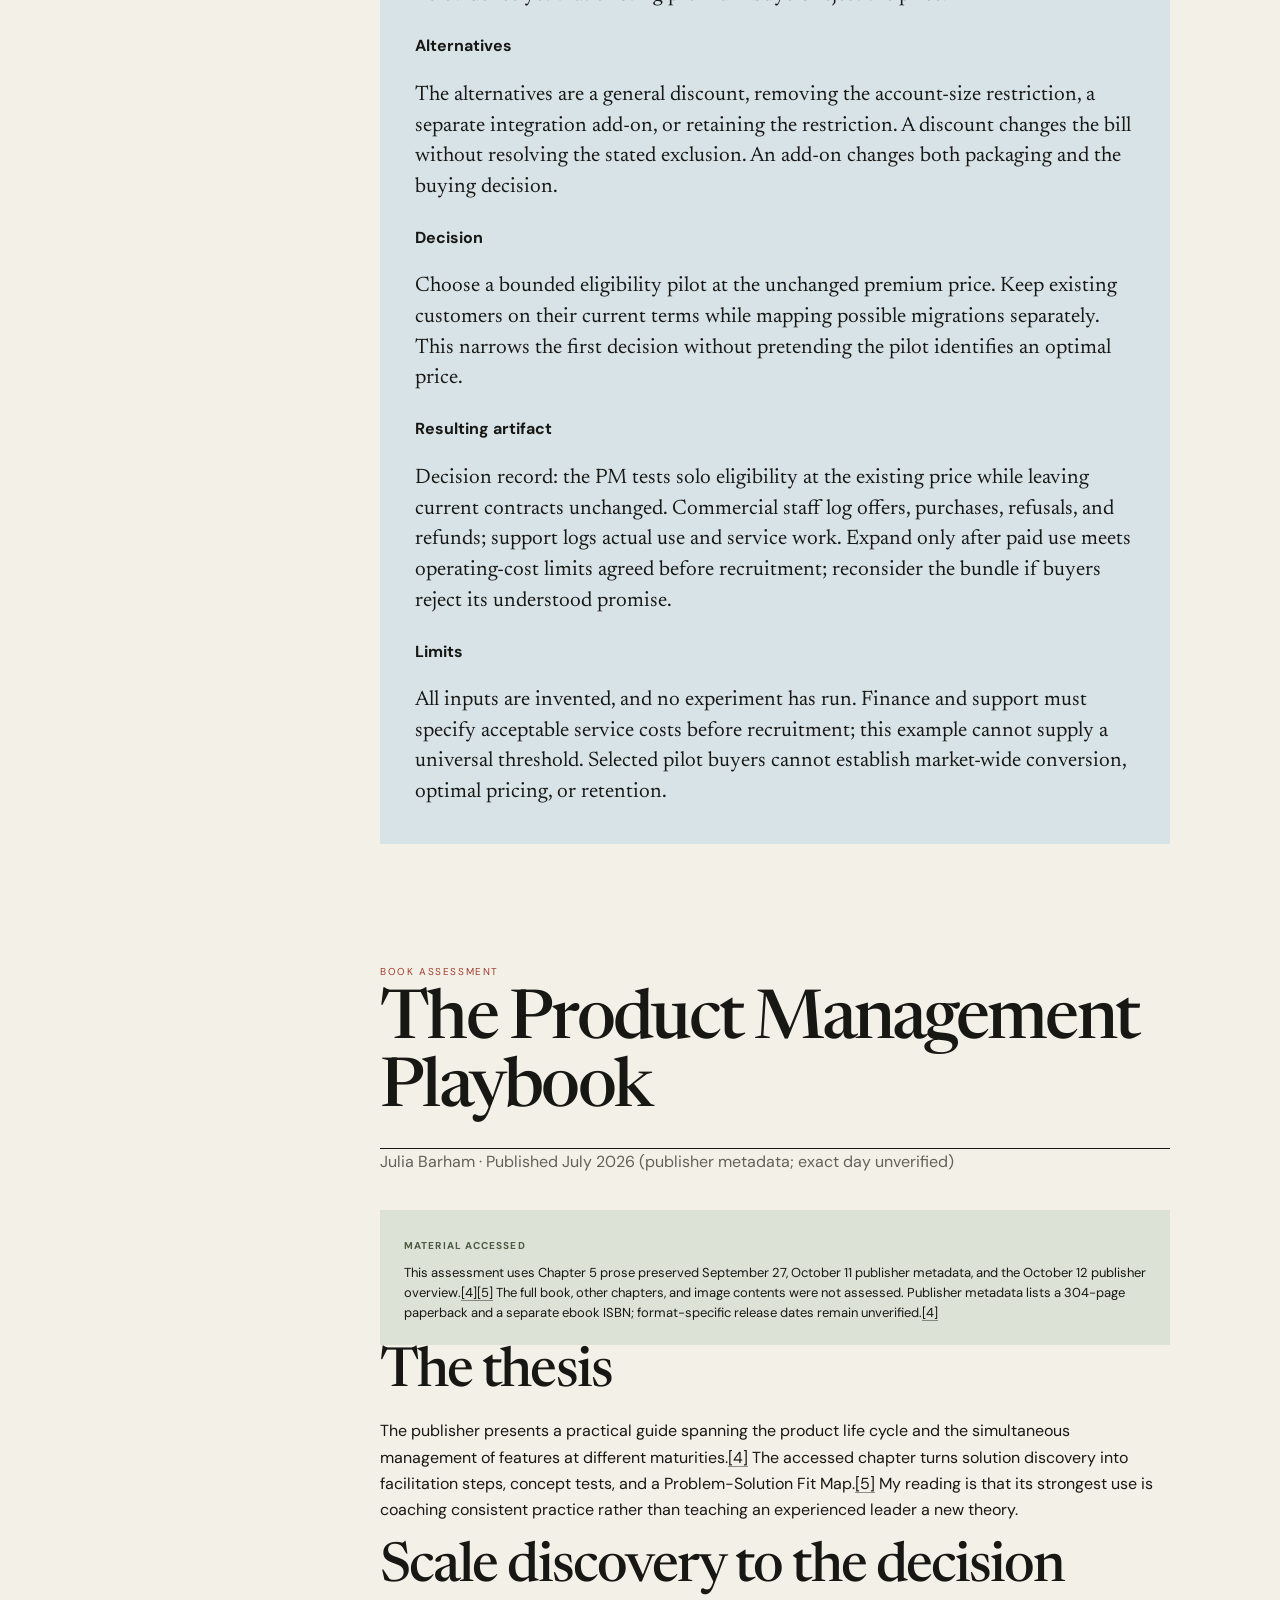
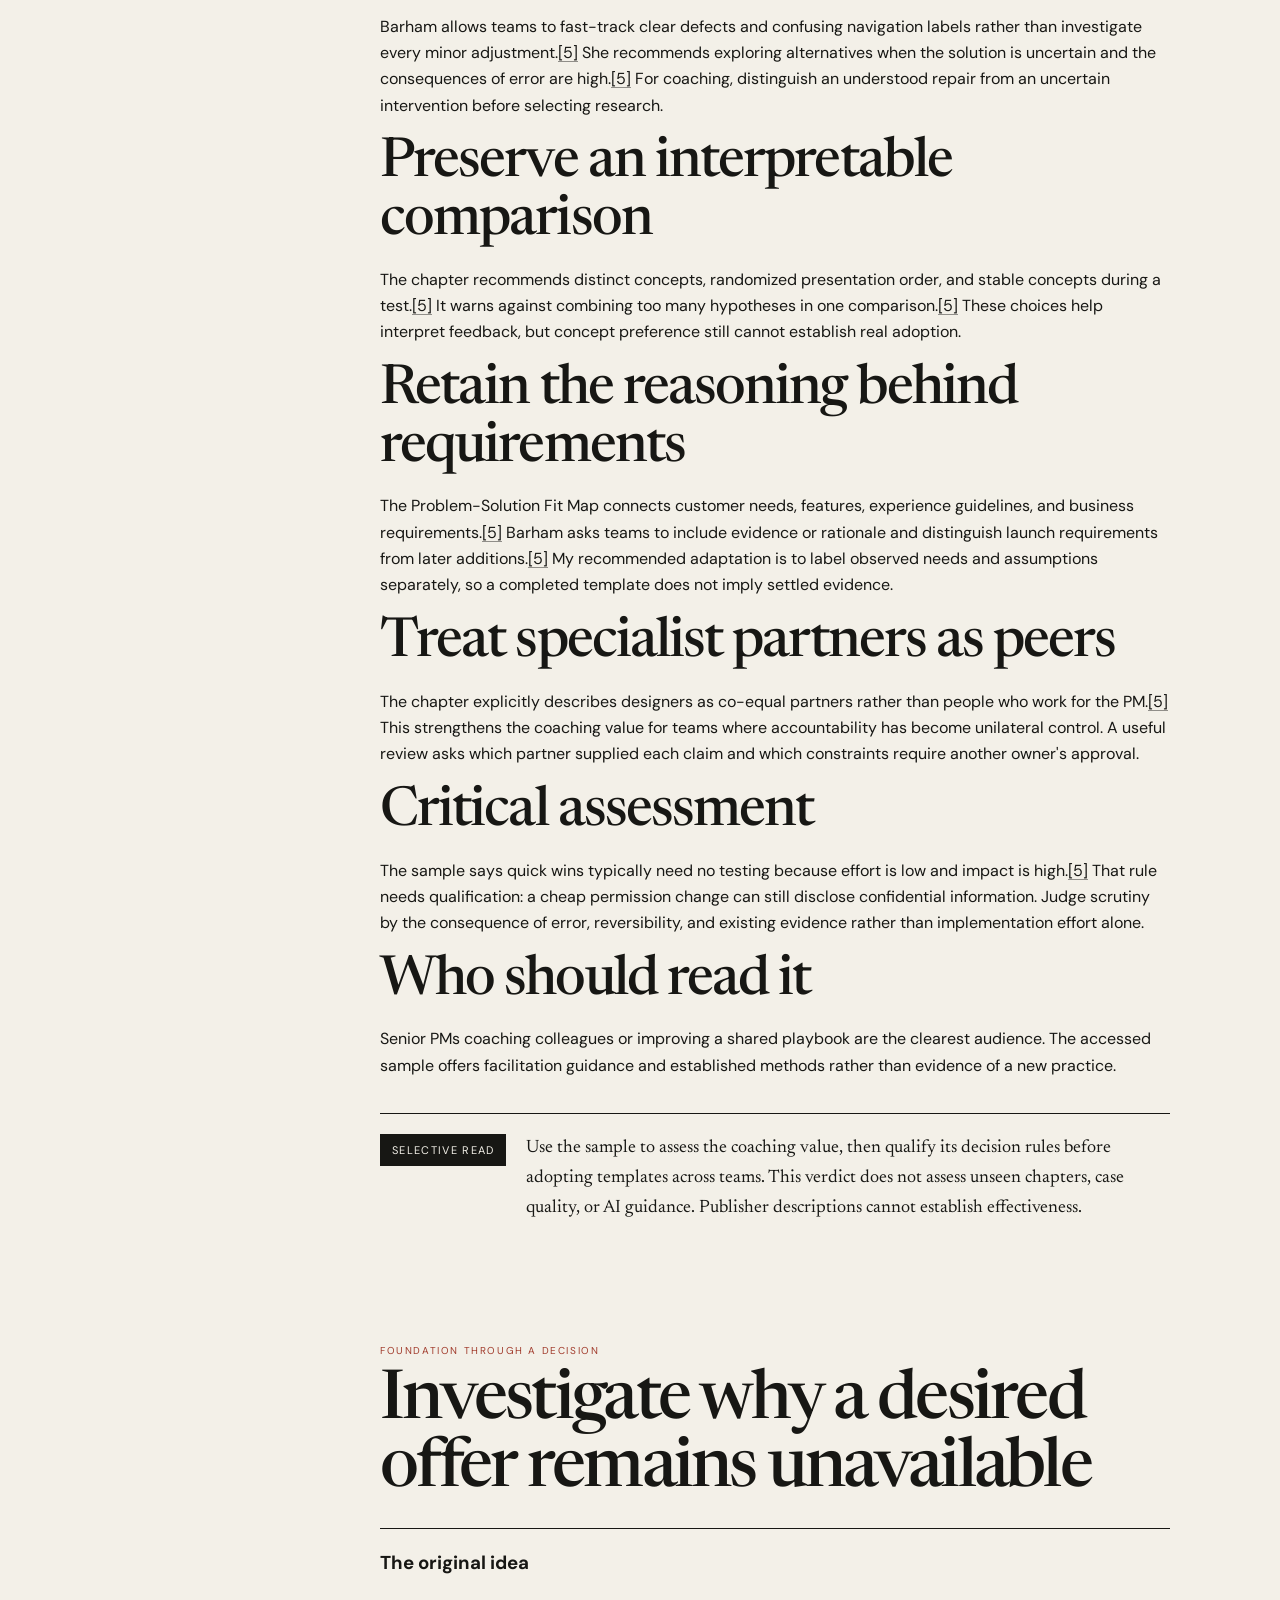
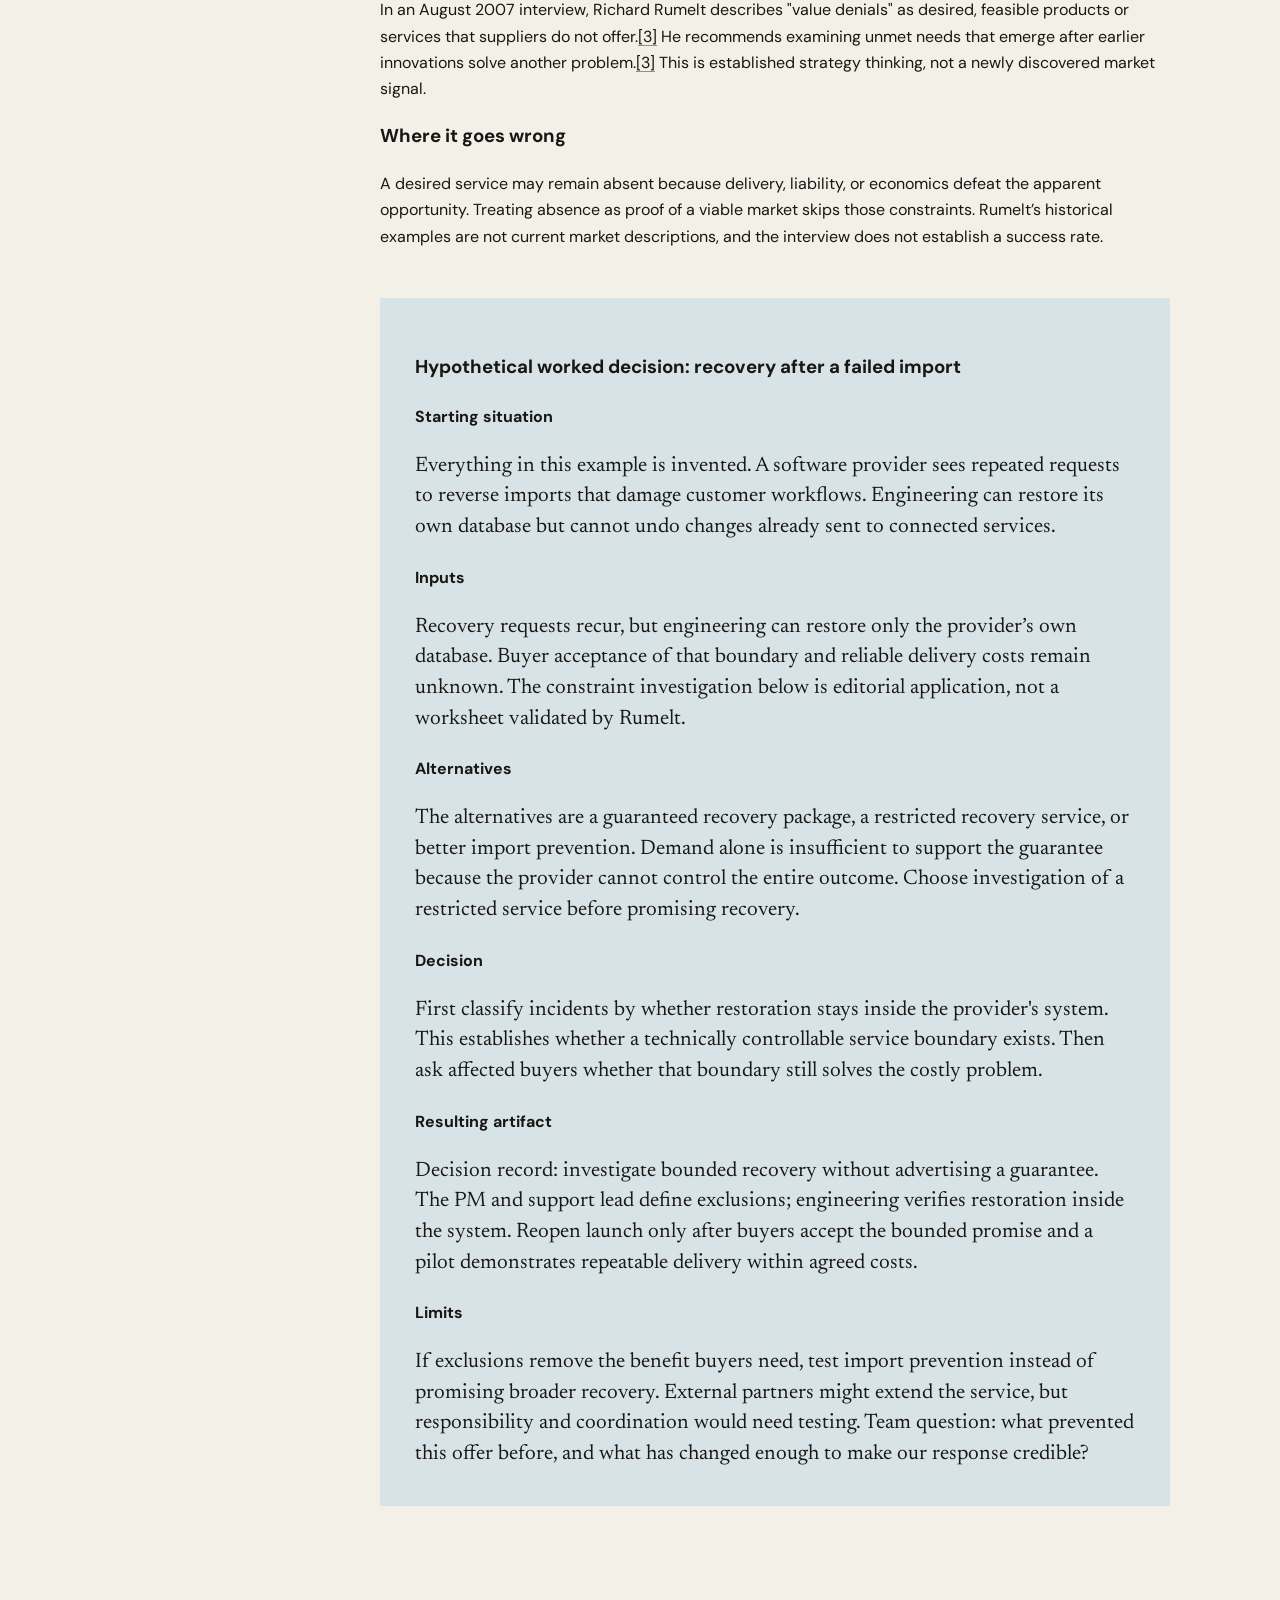
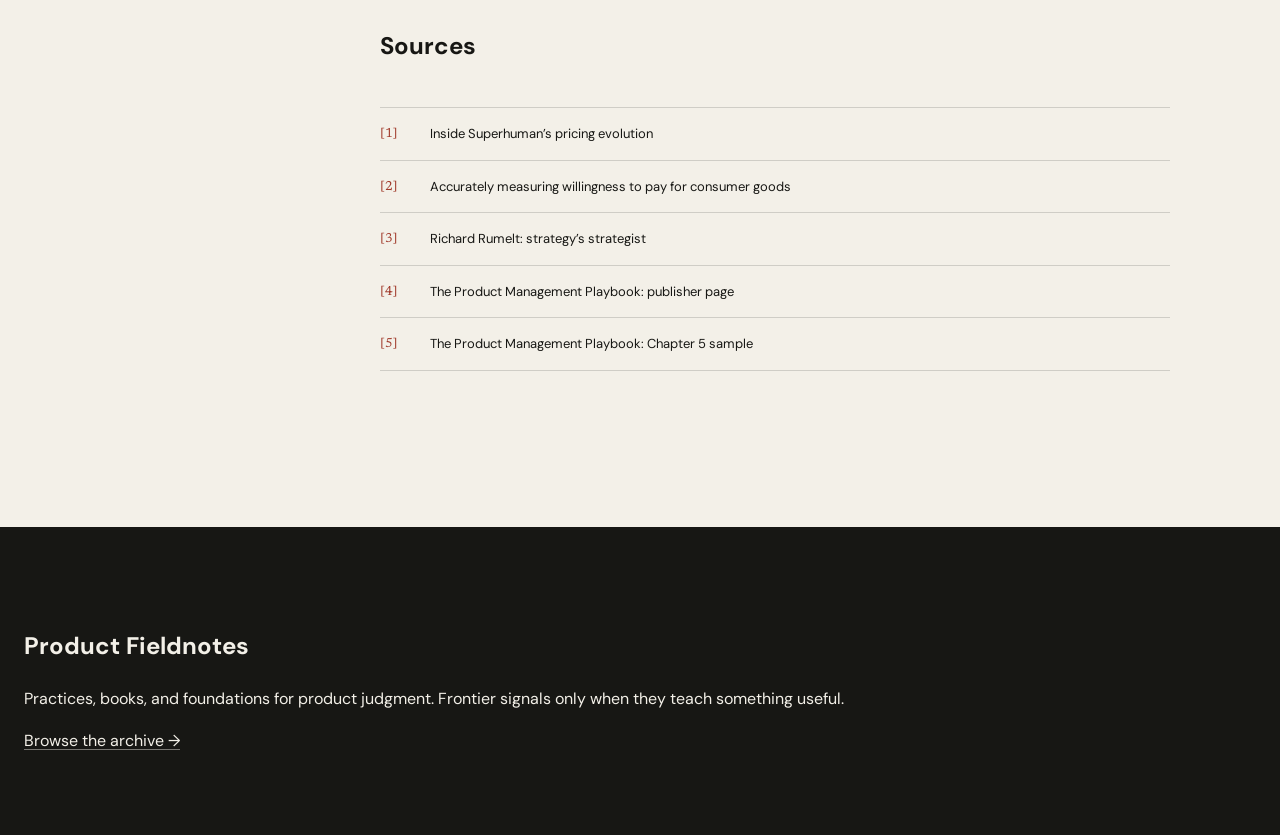
==== commit d1d455ce: "Publish October 12 packaging and PM playbook learning edition" ====
--- a/index.html
+++ b/index.html
@@ -2,8 +2,8 @@
 <html lang="en" data-theme="light">
 <head>
 <meta charset="utf-8"><meta name="viewport" content="width=device-width, initial-scale=1">
-<meta name="description" content="Audit the work behind an AI pilot before changing delivery commitments. Then distinguish disagreement about predictions from conflict over objectives.">
-<title>AI productivity claims and the decisions they can support — Product Fieldnotes</title>
+<meta name="description" content="Test whether plan rules block willing buyers. Examine why desired offers remain unavailable, and assess a recent PM playbook before adopting its rules.">
+<title>Packaging decisions, missing offers, and the limits of a playbook — Product Fieldnotes</title>
 <link rel="stylesheet" href="assets/css/site.css">
 <script defer src="assets/js/site.js"></script>
 </head>
@@ -18,47 +18,55 @@
 <main id="report">
 <section class="shell"><div class="cover-copy">
 <p class="eyebrow">PM learning edition · General professional learning</p>
-<h1>AI productivity claims and the decisions they can support</h1><p class="dek">Audit the work behind an AI pilot before changing delivery commitments. Then distinguish disagreement about predictions from conflict over objectives.</p>
-<div class="edition-meta"><span>September 28, 2026</span><span>10 min read</span></div>
-<div class="topic-row"><span>AI-assisted work</span><span>Capacity planning</span><span>Experimentation</span><span>Leadership</span></div>
+<h1>Packaging decisions, missing offers, and the limits of a playbook</h1><p class="dek">Test whether plan rules block willing buyers. Examine why desired offers remain unavailable, and assess a recent PM playbook before adopting its rules.</p>
+<div class="edition-meta"><span>October 12, 2026</span><span>12 min read</span></div>
+<div class="topic-row"><span>Pricing and packaging</span><span>Strategy</span><span>Discovery</span><span>PM coaching</span></div>
 </div></section>
 <div class="report-layout shell">
 <aside class="toc" aria-label="On this page"><p>In this edition</p>
-<a href="#practice">Practice lesson</a><a href="#foundation">Foundation through a decision</a><a href="#sources">Sources</a></aside>
+<a href="#practice">Practice lesson</a><a href="#book">Book assessment</a><a href="#foundation">Foundation through a decision</a><a href="#sources">Sources</a></aside>
 <article class="article-body">
-<aside class="editor-note"><span>Editorial basis</span><p>This edition develops research collected through September 28, 2026, in UTC. The practice draws on original research and researcher-reported limitations; the proposed PM worksheet is editorial synthesis. Both worked decisions are hypothetical, and neither lesson is presented as a new invention.</p><p>Book coverage resumes around October 5 after the September 21 assessment of Scaling Innovation. No frontier signal was selected, and this edition does not claim a comprehensive current-news scan. Packaging research and deeper book access remain queued.</p></aside>
+<aside class="editor-note"><span>Editorial basis</span><p>Research reviewed October 12, 2026, in UTC. The packaging case is historical practitioner self-report; the proposed method is editorial synthesis supported by pricing research. Worked decisions are hypothetical, not measured customer outcomes.</p><p>Practice, books, and foundations all appear this week; no frontier item was selected. Book coverage resumes after September 21, later than the intended fortnightly cadence and missed October 5 target. This is targeted professional learning, not a comprehensive current-news scan.</p></aside>
 <section id="practice" class="report-section">
-<header class="section-heading"><p>Practice lesson</p><h2>Audit the work behind an AI productivity claim</h2><div class="rule"></div></header>
-<p class="lead">Identify which people and tasks an AI trial measures before using its results for capacity planning. Produce a decision record that separates continued tool access from a larger delivery commitment.</p>
-<p><strong>Evidence type:</strong> original research</p>
-<h3>The problem</h3><p>A product leader receives a pilot dashboard showing faster development with AI. Engineering wants to preserve access, while leadership wants to translate the apparent gain into additional delivery commitments. Those decisions require different evidence.</p><h3>What the team tried first</h3><p>METR&#39;s original experiment randomized tasks from experienced open-source developers into AI-allowed and AI-disallowed conditions.<a href="#source-2">[2]</a> The study covered 16 developers and 246 tasks in projects they knew well.<a href="#source-2">[2]</a> Its reported completion time increased by 19% when AI was allowed, despite participants estimating a benefit afterward.<a href="#source-2">[2]</a></p><h3>How the method works</h3>
-<h4>Start with the follow-up design</h4><p>METR began a follow-up experiment in August 2025 with a larger developer pool and newer tools.<a href="#source-1">[1]</a> Developers again specified tasks before random assignment and reported time spent completing them.<a href="#source-1">[1]</a> That retained a comparison within submitted work but did not guarantee coverage of the work developers omitted.</p><h4>Notice who and what went missing</h4><p>METR reports increased reluctance to participate because developers did not want to work without AI.<a href="#source-1">[1]</a> It also reports that 30% to 50% of surveyed developers withheld some tasks for that reason.<a href="#source-1">[1]</a> These are separate selection problems: who joins and which work participants submit.</p><h4>Check what happened after assignment</h4><p>Some developers were less likely to finish tasks assigned to the AI-disallowed condition.<a href="#source-1">[1]</a> Others struggled to report task time while agents ran alongside unrelated work.<a href="#source-1">[1]</a> METR also reduced hourly compensation and identifies that change as another possible influence on participation.<a href="#source-1">[1]</a></p><h4>Understand what randomization does not fix</h4><p>The mechanism matters beyond AI. Random assignment can support a comparison inside a submitted workload while leaving its relationship to the target workload unresolved. Dropping unfinished work then changes the comparison again, after assignment.</p><h4>Apply the research to a PM decision</h4><p>The following scope audit is editorial synthesis using established selection-bias reasoning. It is not a protocol validated by METR or an estimate of current AI productivity. Each record addresses a different uncertainty before the team changes a delivery promise.</p><h4>Define the planning claim</h4><p>Write the proposed decision in operational terms: preserve tool access, forecast accepted work, or change an external delivery commitment. Specify the people, work categories, and period that decision covers. This prevents a convenient pilot population from silently becoming the entire organization&#39;s capacity estimate.</p><h4>Inventory the intended workload</h4><p>List eligible work before asking for volunteers. Include maintenance, integration, review, and release work where these belong to the intended claim. The inventory exposes missing categories; it does not make every category equally important.</p><h4>Record enrollment and submission separately</h4><p>Track who was invited, who participated, and which eligible tasks entered the comparison. Record exclusion reasons without collecting unnecessary personal information. This distinguishes a missing participant population from missing tasks among willing participants.</p><h4>Investigate the specific coverage gap</h4><p>A higher participation rate alone cannot resolve task withholding. A larger submitted sample cannot resolve missing participant groups. Investigate the specific gap before increasing sample size.</p><h4>Retain every assignment through the endpoint</h4><p>Keep completion status, elapsed observation time, and reasons for noncompletion for every assigned task. Do not silently delete unfinished tasks or assign them an invented completion time. Differential noncompletion requires analysis rather than a cleaner dashboard.</p><h4>Choose an analysis that includes unfinished work</h4><p>An analyst can assess completion probability, time-to-completion, and sensitivity to missing measurements. Those analyses answer different questions and need adequate observation windows. A complete-case average alone cannot settle which explanation fits.</p><h4>Separate human effort from delivery time</h4><p>Record active human effort, calendar time to acceptance, review effort, and acceptance quality as distinct measures. Choose the measure that matches the planning decision. Concurrent agents can consume machine time while people complete other work, so overlapping durations must not be added indiscriminately.</p><h4>Check the delivery bottleneck</h4><p>For a release commitment, faster implementation matters only if it changes delivery through the relevant bottleneck. If review remains constrained, inspect review capacity before increasing the commitment. That is a planning hypothesis to test, not an outcome established by the cited research.</p><h4>State the supported claim</h4><p>State which participants and task categories the evidence covers. Then name the proposed extrapolation and the evidence it lacks. This creates an explicit decision boundary instead of leaving caveats in an appendix nobody uses.</p><h4>Keep extrapolation explicit</h4><p>If the evidence supports only a task category, keep the claim at that level. Do not multiply its apparent gain across unrelated roadmap work. A weighted forecast needs credible effects and workload weights for the categories it includes.</p><h4>Consider other study designs</h4><p>METR proposes shorter intensive experiments, fixed-task studies, observational evidence, and developer-level assignment among possible alternatives.<a href="#source-1">[1]</a> It notes that developer-level assignment can reduce some task-selection problems while worsening participant selection and reducing statistical power.<a href="#source-1">[1]</a> A changed assignment unit therefore requires another coverage audit.</p><h4>Use the method for capacity decisions</h4><p>Use this method when a voluntary pilot is being translated into roadmap capacity, staffing assumptions, or delivery promises. A fixed-task evaluation may suffice when the question concerns performance on that specific task. Neither design automatically establishes the effect on an organization&#39;s full workload.</p><h4>Avoid claiming a conservative lower bound</h4><p>The most tempting failure is treating an incomplete estimate as a conservative lower bound. That requires assumptions about the missing work, its quality, and why it is missing. Participant enthusiasm alone does not verify those assumptions.</p><h4>Know the evidence boundary</h4><p>The METR follow-up and Amazon letter were retrieved on September 28. The original paper was inspected from a preserved July 2025 version, without a fresh version comparison. No raw-data reanalysis, full appendix review, or independent replication was performed.</p><h3>What the evidence supports</h3><p>The researchers describe the follow-up data as an unreliable signal of the current productivity effect.<a href="#source-1">[1]</a> They believe omitted developers and tasks may have larger benefits, but acknowledge that self-reported gains can be unreliable.<a href="#source-1">[1]</a> Their interpretation is not a measurement of those missing gains.</p>
-<h3>What it does not establish</h3><p>The original paper warns against generalizing its result to every setting or future model.<a href="#source-2">[2]</a> The follow-up is dated February 24, 2026; it is methodological evidence, not a September productivity estimate.<a href="#source-1">[1]</a> Both sources come from METR, and the PM worksheet is an editorial application rather than documented PM adoption.</p>
-<div class="worked-example"><h3>Hypothetical worked decision: faster finished tasks, unresolved capacity</h3>
-<h4>Starting situation</h4><p>All inputs and observations in this example are invented. A team inventories 100 eligible tasks before an optional pilot, but volunteers submit only 40 routine implementation tasks. Integration work remains outside the comparison, and the PM must decide whether to increase a release commitment.</p>
-<h4>Inputs</h4><p>Assume random assignment gives each condition 20 tasks: 18 finish with AI, compared with 12 without AI. Finished tasks average three hours of human effort with AI and four without it. The finished-task mean is 25% lower, completion is 90% versus 60%, and submitted work covers 40% of eligible tasks.</p>
-<h4>Alternatives</h4><p>AI may genuinely help finish routine tasks, while different unfinished tasks could also distort the finished-task averages. Unmeasured integration work creates a separate uncertainty about the release workload. The alternatives are a larger commitment, removing AI access, or preserving access without increasing the commitment.</p>
-<h4>Decision</h4><p>Preserve access and retain the existing release commitment under these assumptions. Follow every assignment through a longer, predefined observation window and check acceptance quality. Investigate why integration work was withheld; adding more routine tasks alone will not resolve that coverage gap.</p>
-<h4>Resulting artifact</h4><p>Decision record: the PM and engineering lead own the capacity assumption; observed results cover submitted routine tasks only. Unknowns include omitted work, unfinished tasks, acceptance quality, and release throughput; the current commitment stays unchanged. Reopen after the predefined review window when accepted-work evidence covers the release mix and addresses differing noncompletion between conditions.</p>
-<h4>Limits</h4><p>These calculations describe an invented dashboard, not statistical significance or a valid team-wide productivity effect. Missing coverage does not prove that AI lacks value, and unfinished tasks must not receive invented completion times. Leaders may still make a riskier commitment, but should label it a judgment rather than a measured capacity gain.</p>
+<header class="section-heading"><p>Practice lesson</p><h2>Test the packaging boundary before cutting the price</h2><div class="rule"></div></header>
+<p class="lead">A premium plan can exclude a willing buyer before that buyer ever evaluates its price. Changing price will not necessarily fix an account-size restriction or an inaccessible feature bundle. This lesson teaches how to separate those explanations and produce a defensible packaging decision.</p>
+<p><strong>Evidence type:</strong> practitioner self report</p>
+<h3>The problem</h3><p>A commercial team sees weak premium adoption and proposes a discount. Some interested buyers cannot purchase the plan because its eligibility rules exclude them. The PM must identify the obstacle before changing the bill.</p><h3>What the team tried first</h3><p>Rob Litterst&#39;s operator interview describes Superhuman&#39;s transition from lightly differentiated tiers toward more distinct bundles.<a href="#source-1">[1]</a> The earlier tiers relied mainly on user minimums, while the later design removed user limits and changed features and positioning.<a href="#source-1">[1]</a> This is a historical practitioner self-report, not a new pricing invention or an independently evaluated intervention.</p><h3>How the method works</h3>
+<h4>What the team investigated</h4><p>The team first aligned internally, then interviewed customers and prospects before conducting quantitative pricing research.<a href="#source-1">[1]</a> Those interviews examined persona-based packaging boundaries and the tradeoff between simplicity and capturing value.<a href="#source-1">[1]</a> A small working group made decisions while updating executive sponsors.<a href="#source-1">[1]</a></p><h4>Read the reported result in sequence</h4><p>The account reports that a third of new self-serve users selected Business after the minimum was removed.<a href="#source-1">[1]</a> It then describes a reverse trial introduced to build on that uptake.<a href="#source-1">[1]</a> The reported share does not isolate the restriction&#39;s effect from changed features, positioning, or customer mix.</p><h4>Do not confuse survey realism with payment</h4><p>Schmidt and Bijmolt distinguish direct versus indirect pricing methods from hypothetical versus financially consequential research.<a href="#source-2">[2]</a> A realistic choice between bundles can still be hypothetical if respondents face no payment obligation.<a href="#source-2">[2]</a> Better presentation alone does not turn preference into a purchase forecast.</p><h4>Use pricing research without importing a universal correction</h4><p>Their meta-analysis reports average hypothetical willingness to pay about 21% above real willingness to pay.<a href="#source-2">[2]</a> Its included effects come from consumer contexts, which limits transfer to business procurement.<a href="#source-2">[2]</a> Do not mechanically reduce an enterprise survey estimate by that average.</p><h4>Locate the obstacle before choosing a test</h4><p>The following method is editorial synthesis, not a protocol tested by Superhuman. Its established components are customer interviews, offer research, paid validation, and entitlement mapping. Its purpose is to match each investigation to a distinct uncertainty.</p><h4>Inspect eligibility before optimizing price</h4><p>Write the offer as a buyer would encounter it: allowed account type, included capabilities, total bill, and contract terms. Then document where the interested buyer becomes ineligible. This separates inability to buy from unwillingness to pay.</p><h4>Include people who could not buy</h4><p>Include rejected prospects alongside current customers. Ask about a recent task, its workaround, and who could authorize the purchase. Enthusiasm for a feature is weak evidence when nobody can identify its use or approve spending.</p><h4>Make competing offers interpretable</h4><p>Compare concrete alternatives rather than asking whether a premium plan sounds appealing. Keep the capability and bill constant when investigating eligibility alone. If the bundle also changes, record that the test concerns a combined offer.</p><h4>Check that buyers understand the offer</h4><p>Ask buyers to explain what they would receive and owe before interpreting their preference. Misunderstood terms create a different problem from a disliked price. Correcting comprehension is useful research, but assisted comprehension may not predict unaided checkout behavior.</p><h4>Test a fulfillable commercial offer</h4><p>Offer a bounded paid pilot only after the team can honor its promise. Record eligible exposures, completed purchases, refunds, actual capability use, and support work. Those records distinguish initial demand from a service that customers can use economically.</p><h4>Keep refusals in the record</h4><p>Keep refusals and their reasons in the record. A carefully recruited pilot can establish that some buyers will pay under specific conditions. It cannot, by itself, establish market-wide conversion or a causal revenue lift.</p><h4>Separate migration from new demand</h4><p>Superhuman&#39;s team mapped legacy plans into new plans and deliberately retired the old structure.<a href="#source-1">[1]</a> Customers received up to three months to switch, with an annual-billing option preserving their price for a year.<a href="#source-1">[1]</a> These are reported implementation choices, not universal migration rules.</p><h4>Map the promises already made</h4><p>Build your entitlement map independently of the new-customer demand test. Include negotiated exceptions, contractual commitments, and a destination plan for each affected account. This resolves whether existing promises survive the change, not whether new buyers want it.</p><h4>When the buyer declines</h4><p>If buyers understand the offer but decline, investigate the rejected tradeoff. The integration might be insufficiently useful, the bundle excessive, or the buying process burdensome. Price becomes one explanation to test, rather than the automatic explanation.</p><h4>When purchase does not become useful adoption</h4><p>If buyers pay but never use the integration, the offer may have sold an expectation it does not fulfill. Inspect implementation obstacles before interpreting purchases as durable demand. If use is strong but support costs are excessive, narrower service terms may outperform unrestricted eligibility.</p><h4>When to use this method</h4><p>Use this method when plan rules obscure the source of weak upgrades. Do not redesign packaging to solve a known checkout defect. Do not treat selected pilot buyers as representative of all prospects or initial purchases as retention evidence.</p><h3>What the evidence supports</h3><p>The operator account describes customer interviews, quantitative research, and migration planning.<a href="#source-1">[1]</a> It places the reverse trial after the reported Business-tier uptake, so that trial cannot explain the initial observation.<a href="#source-1">[1]</a> This supports teaching the sequence, not attributing a causal revenue effect to removing the restriction.</p>
+<h3>What it does not establish</h3><p>The case demonstrates a described research sequence and a concrete migration task. It does not provide a controlled comparison, raw customer data, or a migration retention analysis. The quantitative study&#39;s questionnaire and sampling details are not disclosed in the inspected account.</p>
+<div class="worked-example"><h3>Hypothetical worked decision: the blocked solo consultant</h3>
+<h4>Starting situation</h4><p>A workflow product reserves its reporting integration for premium accounts with multiple users. Solo consultants request that integration but cannot purchase the plan. The commercial team proposes a general premium discount to improve adoption.</p>
+<h4>Inputs</h4><p>Assume support records confirm the eligibility block. The integration already works, but solo-account support costs and paid demand remain unknown. There is no evidence yet that existing premium buyers reject the price.</p>
+<h4>Alternatives</h4><p>The alternatives are a general discount, removing the account-size restriction, a separate integration add-on, or retaining the restriction. A discount changes the bill without resolving the stated exclusion. An add-on changes both packaging and the buying decision.</p>
+<h4>Decision</h4><p>Choose a bounded eligibility pilot at the unchanged premium price. Keep existing customers on their current terms while mapping possible migrations separately. This narrows the first decision without pretending the pilot identifies an optimal price.</p>
+<h4>Resulting artifact</h4><p>Decision record: the PM tests solo eligibility at the existing price while leaving current contracts unchanged. Commercial staff log offers, purchases, refusals, and refunds; support logs actual use and service work. Expand only after paid use meets operating-cost limits agreed before recruitment; reconsider the bundle if buyers reject its understood promise.</p>
+<h4>Limits</h4><p>All inputs are invented, and no experiment has run. Finance and support must specify acceptable service costs before recruitment; this example cannot supply a universal threshold. Selected pilot buyers cannot establish market-wide conversion, optimal pricing, or retention.</p>
 </div>
 
 </section>
-<section id="foundation" class="report-section">
-<header class="section-heading"><p>Foundation through a decision</p><h2>Distinguish predictive disagreement from conflicting objectives</h2><div class="rule"></div></header>
-<h3>The original idea</h3><p>In his 2016 shareholder letter, Jeff Bezos recommends &#34;disagree and commit&#34; and says the obligation applies to the boss too.<a href="#source-3">[3]</a> He describes backing an Amazon Studios project despite disagreeing with the team&#39;s assessment.<a href="#source-3">[3]</a> The same letter separately recommends early escalation when teams have incompatible objectives or fundamentally different views.<a href="#source-3">[3]</a></p>
-<h3>Where it goes wrong</h3><p>An uncertain prediction under a shared objective differs from a dispute over which objective should govern. Demanding commitment cannot resolve a trade-off that neither team has authority to authorize. Conversely, escalating every disagreement burdens leaders with decisions they have already delegated.</p>
-<div class="worked-example"><h3>Hypothetical worked decision: activation versus service reliability</h3>
-<h4>Starting situation</h4><p>An invented growth lead wants to remove an onboarding review to improve activation. The operations lead must protect a service-reliability target and expects more unsuitable accounts. Each leader is being held accountable for a different outcome.</p>
-<h4>Inputs</h4><p>Assume neither lead can authorize a trade-off between activation and service reliability. The growth lead predicts fewer abandoned signups, while operations predicts more unsuitable accounts. Those forecasts remain untested, but the authority gap is already visible within this invented example.</p>
-<h4>Alternatives</h4><p>The team could run another workshop, ask operations to disagree and commit, or escalate the unresolved trade-off. Choose escalation if neither lead can authorize the reliability risk. More persuasion cannot grant authority that neither participant has.</p>
-<h4>Decision</h4><p>The sponsor must decide the permissible reliability boundary and name the person who owns the combined outcome. Only then can the team debate whether removing the review is likely to stay within that boundary. If the disagreement becomes predictive, a bounded test may resolve it.</p>
-<h4>Resulting artifact</h4><p>Decision record: keep the onboarding review while the common sponsor sets the reliability boundary and names an accountable owner. Record both forecasts and inspect which accounts the review rejects, including the downstream work those accounts create. Reopen the product change after the sponsor approves limits and the team establishes a feasible observation plan.</p>
-<h4>Limits</h4><p>The letter is an executive account, not an independent evaluation of management outcomes; this routing rule is editorial interpretation. Legal duties, safety objections, and irreversible harm need their own governance rather than a generic commitment rule. Team question: are we arguing about what will happen, or about which outcome somebody is authorized to protect?</p>
+<section id="book" class="report-section book-section">
+<header class="section-heading"><p>Book assessment</p><h2>The Product Management Playbook</h2><div class="rule"></div></header>
+<p class="byline">Julia Barham · Published July 2026 (publisher metadata; exact day unverified)</p>
+<div class="caveat"><strong>Material accessed</strong><p>This assessment uses Chapter 5 prose preserved September 27, October 11 publisher metadata, and the October 12 publisher overview.<a href="#source-4">[4]</a><a href="#source-5">[5]</a> The full book, other chapters, and image contents were not assessed. Publisher metadata lists a 304-page paperback and a separate ebook ISBN; format-specific release dates remain unverified.<a href="#source-4">[4]</a></p></div>
+<h3>The thesis</h3><p>The publisher presents a practical guide spanning the product life cycle and the simultaneous management of features at different maturities.<a href="#source-4">[4]</a> The accessed chapter turns solution discovery into facilitation steps, concept tests, and a Problem-Solution Fit Map.<a href="#source-5">[5]</a> My reading is that its strongest use is coaching consistent practice rather than teaching an experienced leader a new theory.</p>
+<h3>Scale discovery to the decision</h3><p>Barham allows teams to fast-track clear defects and confusing navigation labels rather than investigate every minor adjustment.<a href="#source-5">[5]</a> She recommends exploring alternatives when the solution is uncertain and the consequences of error are high.<a href="#source-5">[5]</a> For coaching, distinguish an understood repair from an uncertain intervention before selecting research.</p><h3>Preserve an interpretable comparison</h3><p>The chapter recommends distinct concepts, randomized presentation order, and stable concepts during a test.<a href="#source-5">[5]</a> It warns against combining too many hypotheses in one comparison.<a href="#source-5">[5]</a> These choices help interpret feedback, but concept preference still cannot establish real adoption.</p><h3>Retain the reasoning behind requirements</h3><p>The Problem-Solution Fit Map connects customer needs, features, experience guidelines, and business requirements.<a href="#source-5">[5]</a> Barham asks teams to include evidence or rationale and distinguish launch requirements from later additions.<a href="#source-5">[5]</a> My recommended adaptation is to label observed needs and assumptions separately, so a completed template does not imply settled evidence.</p><h3>Treat specialist partners as peers</h3><p>The chapter explicitly describes designers as co-equal partners rather than people who work for the PM.<a href="#source-5">[5]</a> This strengthens the coaching value for teams where accountability has become unilateral control. A useful review asks which partner supplied each claim and which constraints require another owner&#39;s approval.</p><h3>Critical assessment</h3><p>The sample says quick wins typically need no testing because effort is low and impact is high.<a href="#source-5">[5]</a> That rule needs qualification: a cheap permission change can still disclose confidential information. Judge scrutiny by the consequence of error, reversibility, and existing evidence rather than implementation effort alone.</p>
+<h3>Who should read it</h3><p>Senior PMs coaching colleagues or improving a shared playbook are the clearest audience. The accessed sample offers facilitation guidance and established methods rather than evidence of a new practice.</p>
+<div class="verdict"><span>Selective read</span><p>Use the sample to assess the coaching value, then qualify its decision rules before adopting templates across teams. This verdict does not assess unseen chapters, case quality, or AI guidance. Publisher descriptions cannot establish effectiveness.</p></div>
+</section><section id="foundation" class="report-section">
+<header class="section-heading"><p>Foundation through a decision</p><h2>Investigate why a desired offer remains unavailable</h2><div class="rule"></div></header>
+<h3>The original idea</h3><p>In an August 2007 interview, Richard Rumelt describes &#34;value denials&#34; as desired, feasible products or services that suppliers do not offer.<a href="#source-3">[3]</a> He recommends examining unmet needs that emerge after earlier innovations solve another problem.<a href="#source-3">[3]</a> This is established strategy thinking, not a newly discovered market signal.</p>
+<h3>Where it goes wrong</h3><p>A desired service may remain absent because delivery, liability, or economics defeat the apparent opportunity. Treating absence as proof of a viable market skips those constraints. Rumelt’s historical examples are not current market descriptions, and the interview does not establish a success rate.</p>
+<div class="worked-example"><h3>Hypothetical worked decision: recovery after a failed import</h3>
+<h4>Starting situation</h4><p>Everything in this example is invented. A software provider sees repeated requests to reverse imports that damage customer workflows. Engineering can restore its own database but cannot undo changes already sent to connected services.</p>
+<h4>Inputs</h4><p>Recovery requests recur, but engineering can restore only the provider’s own database. Buyer acceptance of that boundary and reliable delivery costs remain unknown. The constraint investigation below is editorial application, not a worksheet validated by Rumelt.</p>
+<h4>Alternatives</h4><p>The alternatives are a guaranteed recovery package, a restricted recovery service, or better import prevention. Demand alone is insufficient to support the guarantee because the provider cannot control the entire outcome. Choose investigation of a restricted service before promising recovery.</p>
+<h4>Decision</h4><p>First classify incidents by whether restoration stays inside the provider&#39;s system. This establishes whether a technically controllable service boundary exists. Then ask affected buyers whether that boundary still solves the costly problem.</p>
+<h4>Resulting artifact</h4><p>Decision record: investigate bounded recovery without advertising a guarantee. The PM and support lead define exclusions; engineering verifies restoration inside the system. Reopen launch only after buyers accept the bounded promise and a pilot demonstrates repeatable delivery within agreed costs.</p>
+<h4>Limits</h4><p>If exclusions remove the benefit buyers need, test import prevention instead of promising broader recovery. External partners might extend the service, but responsibility and coordination would need testing. Team question: what prevented this offer before, and what has changed enough to make our response credible?</p>
 </div>
 
 </section><section id="sources" class="report-section sources-section"><h2>Sources</h2>
-<ol><li id="source-1"><a href="https://metr.org/blog/2026-02-24-uplift-update" target="_blank" rel="noopener">METR: Changing our developer productivity experiment design</a></li><li id="source-2"><a href="https://arxiv.org/pdf/2507.09089" target="_blank" rel="noopener">METR: Early-2025 developer productivity randomized trial</a></li><li id="source-3"><a href="https://www.aboutamazon.com/news/company-news/2016-letter-to-shareholders" target="_blank" rel="noopener">Jeff Bezos: 2016 letter to shareholders</a></li></ol>
+<ol><li id="source-1"><a href="https://newsletter.pricingsaas.com/p/inside-superhumans-pricing-evolution" target="_blank" rel="noopener">Inside Superhuman’s pricing evolution</a></li><li id="source-2"><a href="https://link.springer.com/article/10.1007/s11747-019-00666-6" target="_blank" rel="noopener">Accurately measuring willingness to pay for consumer goods</a></li><li id="source-3"><a href="https://www.anderson.ucla.edu/documents/areas/adm/media/rumelt_mckinsey_quarterly.pdf" target="_blank" rel="noopener">Richard Rumelt: strategy’s strategist</a></li><li id="source-4"><a href="https://rosenfeldmedia.com/books/product-management-playbook" target="_blank" rel="noopener">The Product Management Playbook: publisher page</a></li><li id="source-5"><a href="https://rosenfeldmedia.com/sample-chapter-the-product-management-playbook" target="_blank" rel="noopener">The Product Management Playbook: Chapter 5 sample</a></li></ol>
 </section>
 </article></div></main>
 <footer id="about"><div class="shell"><h2>Product Fieldnotes</h2><p>Practices, books, and foundations for product judgment. Frontier signals only when they teach something useful.</p><a href="archive.html">Browse the archive →</a></div></footer>
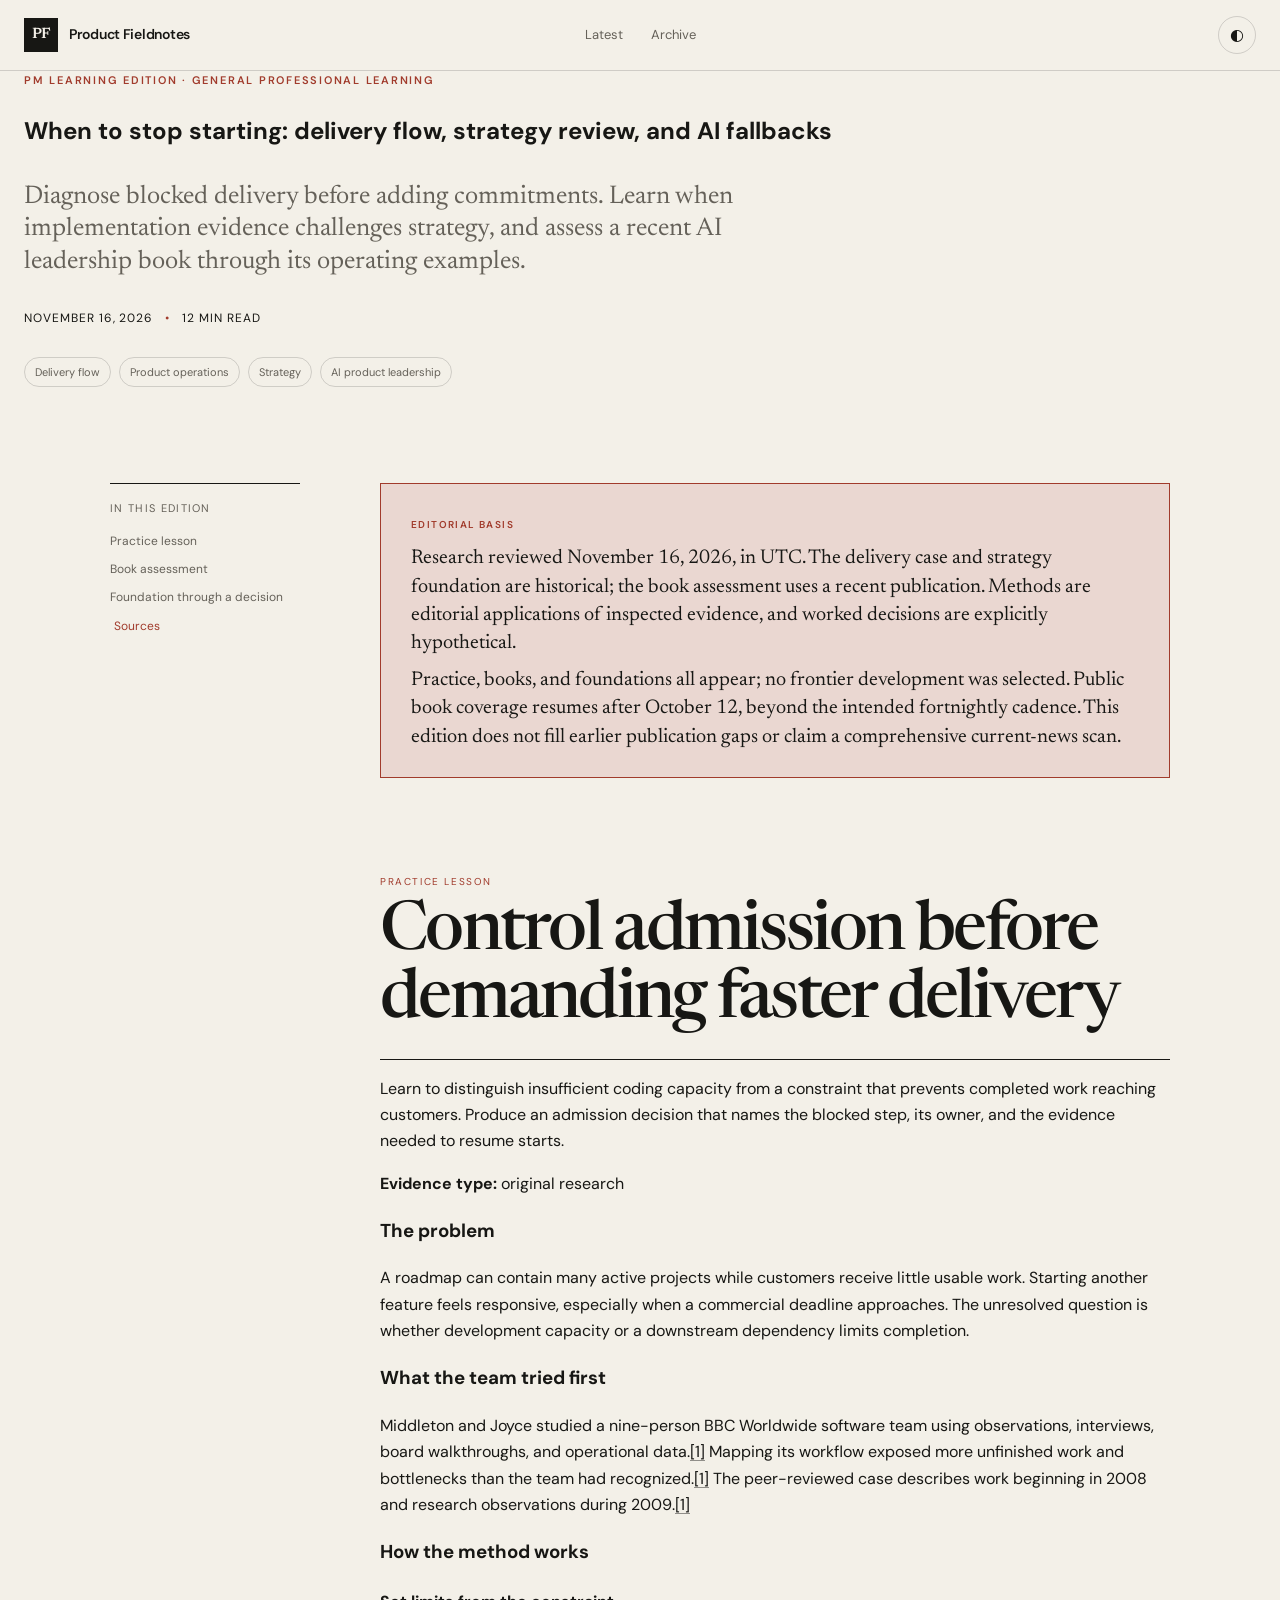
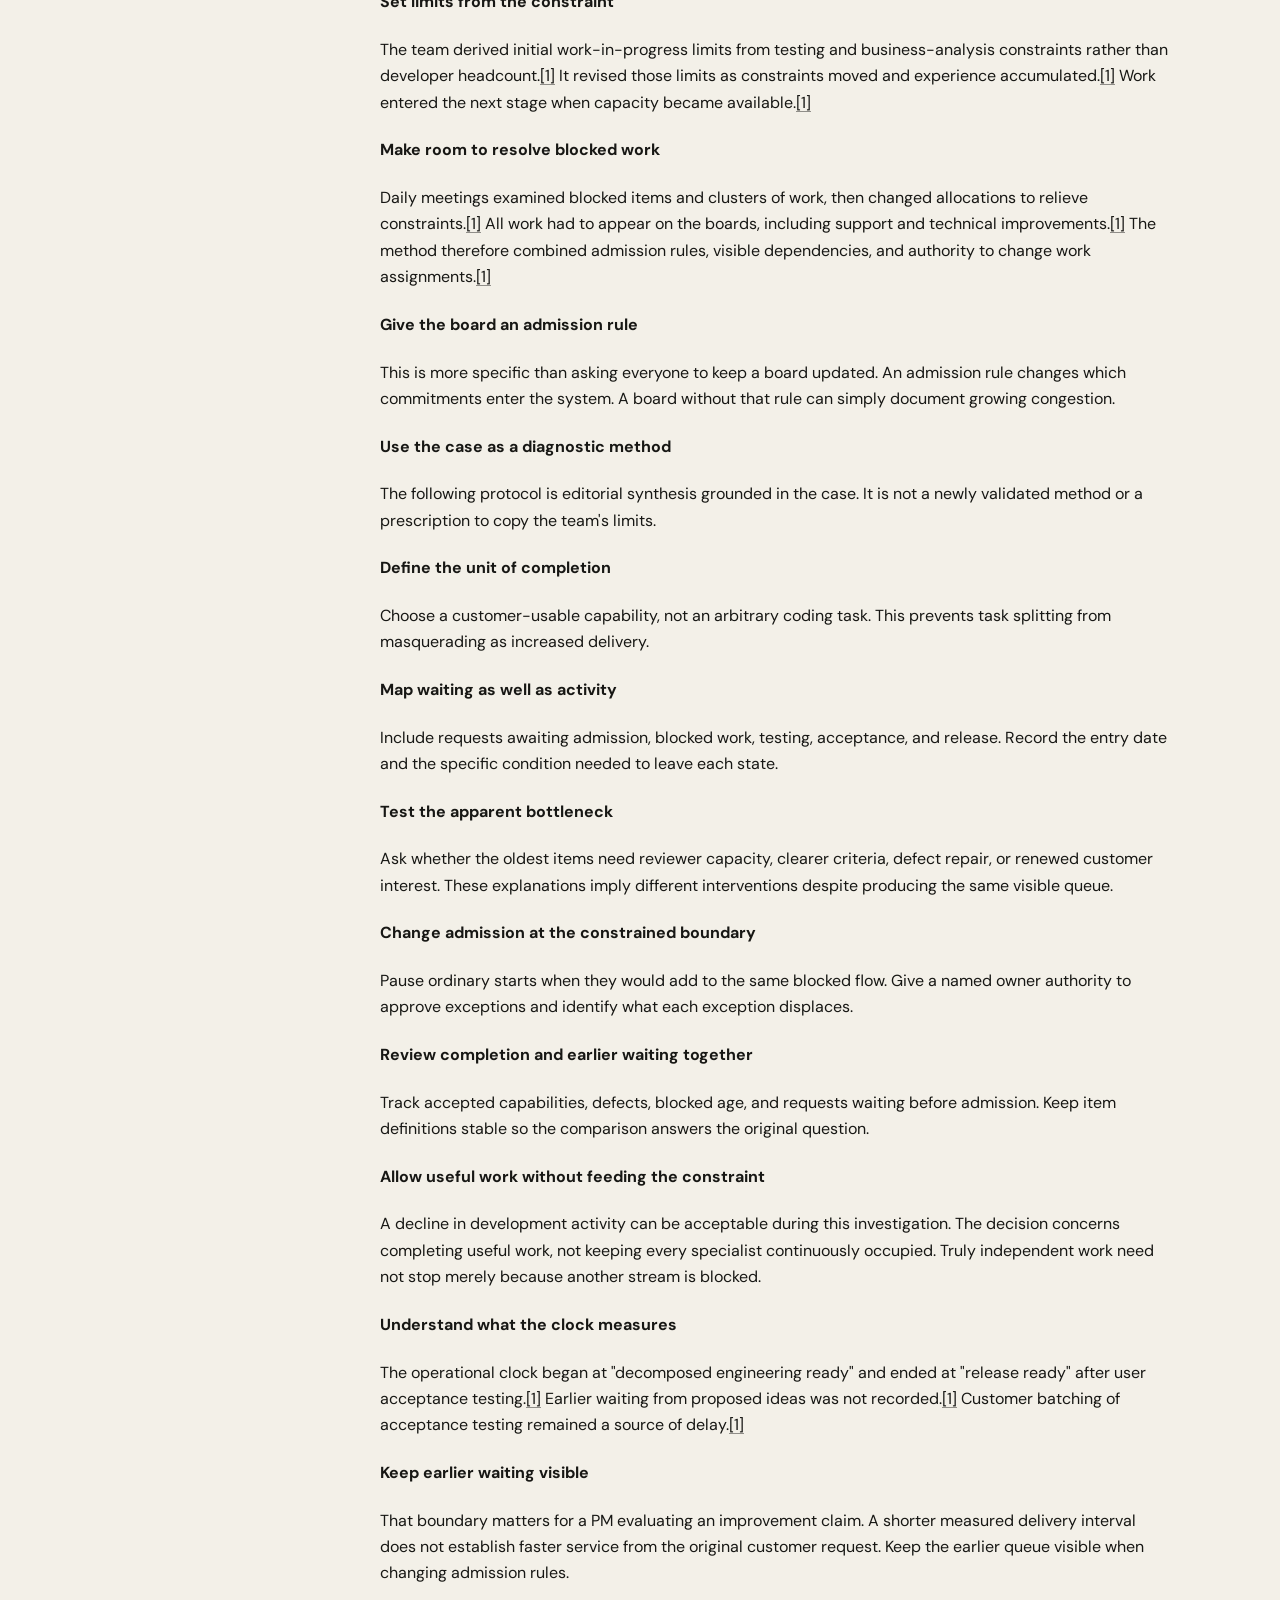
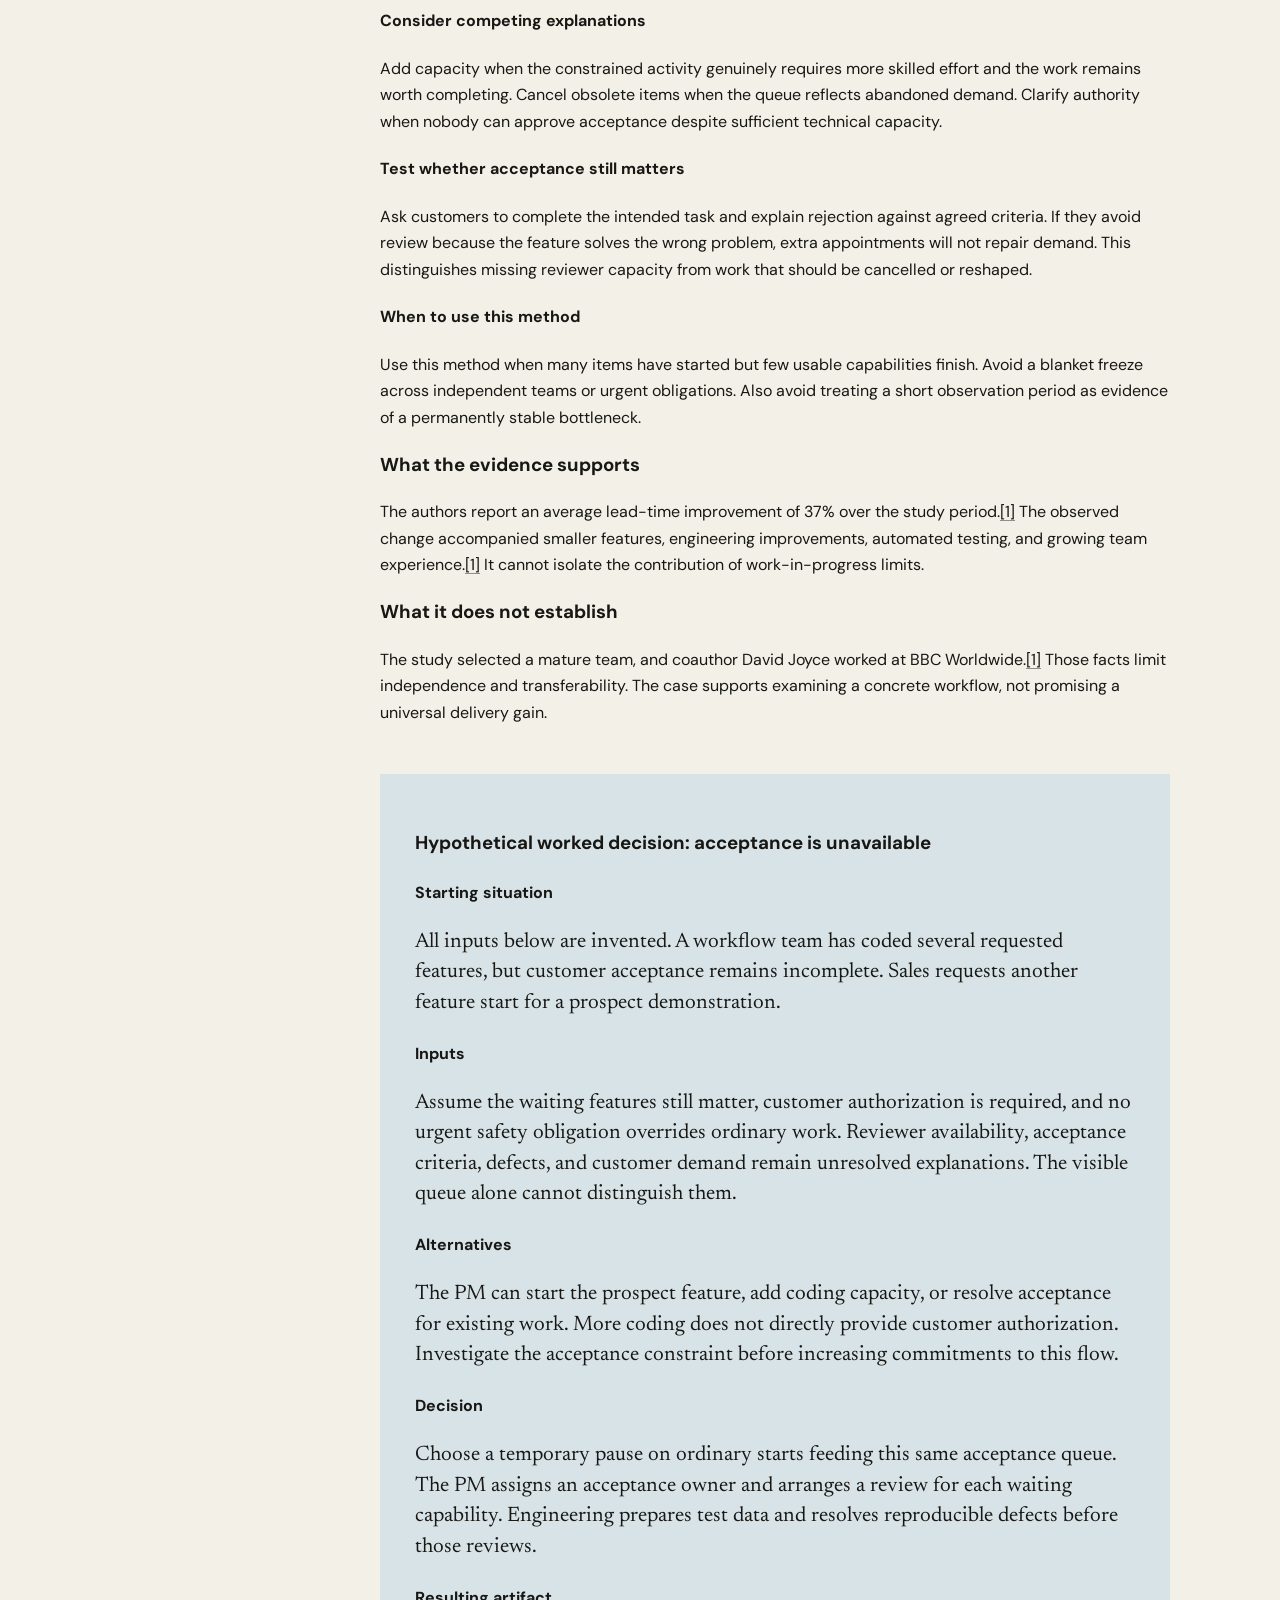
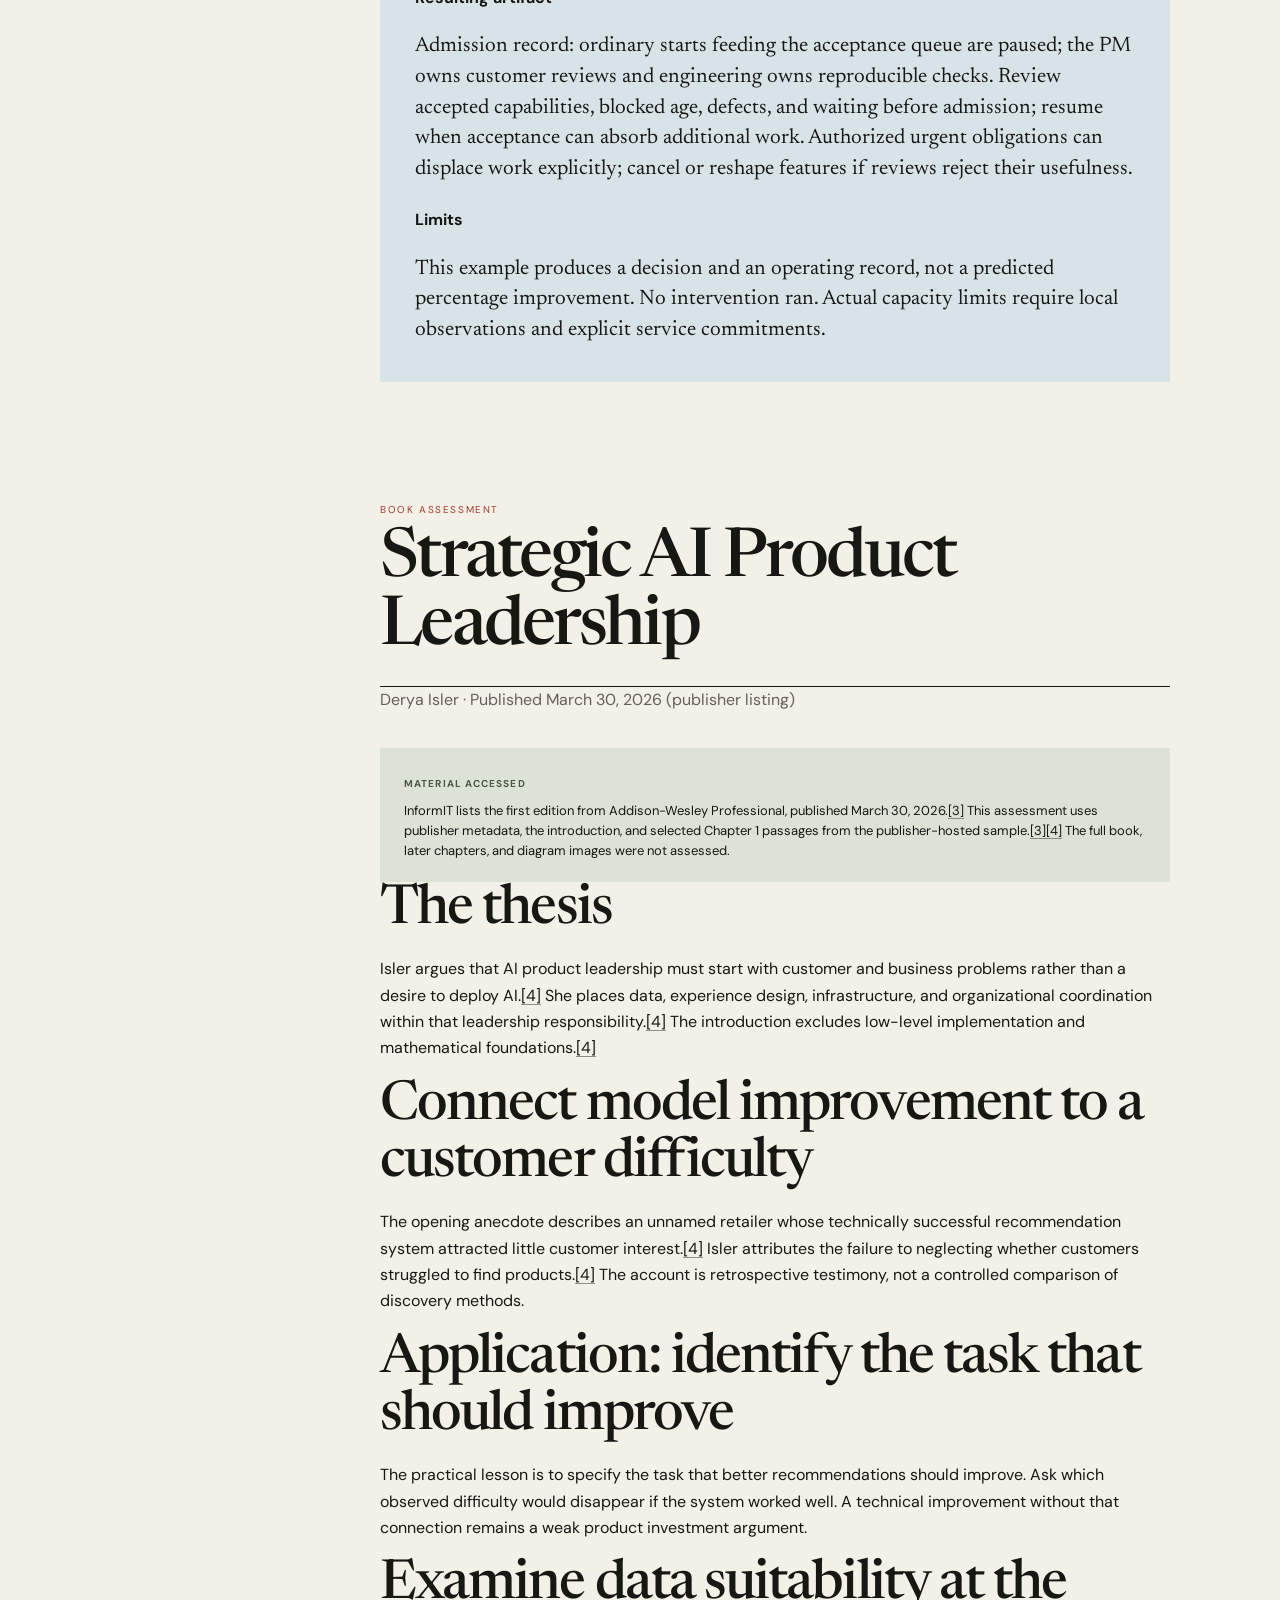
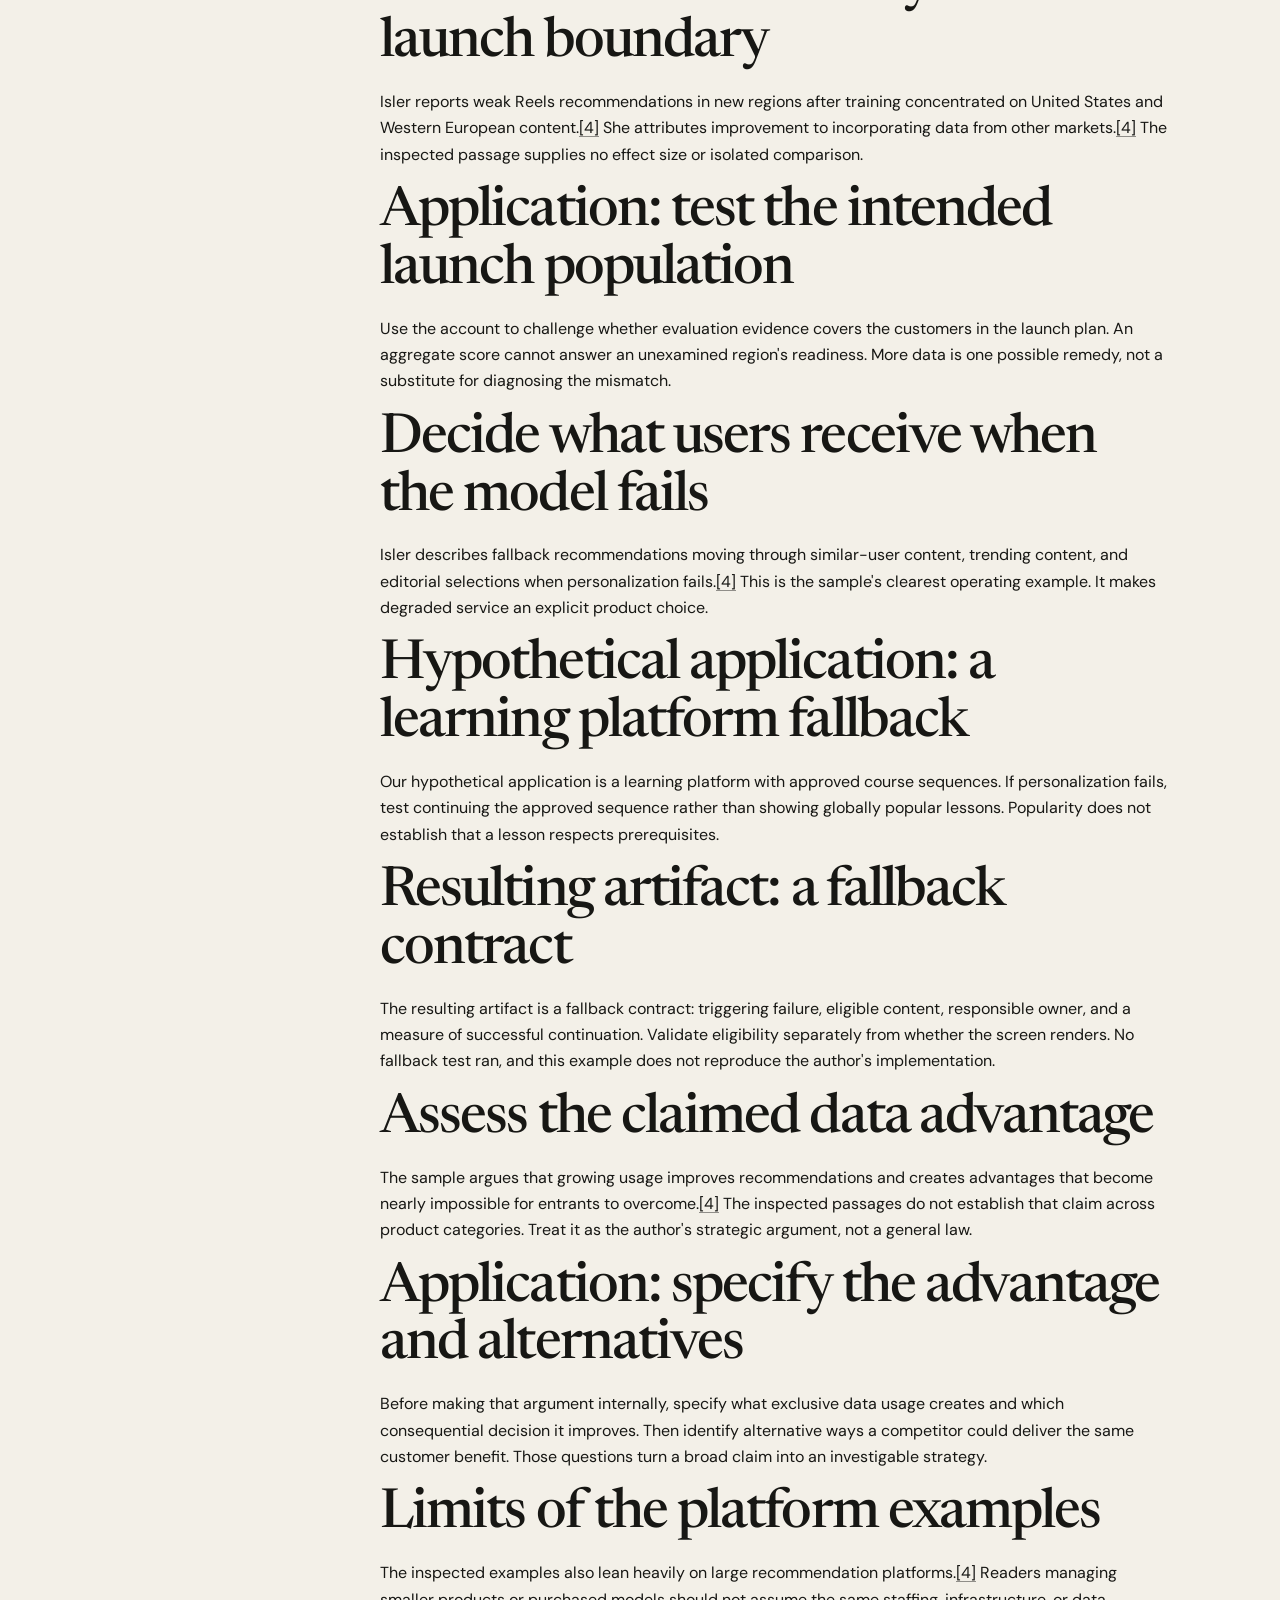
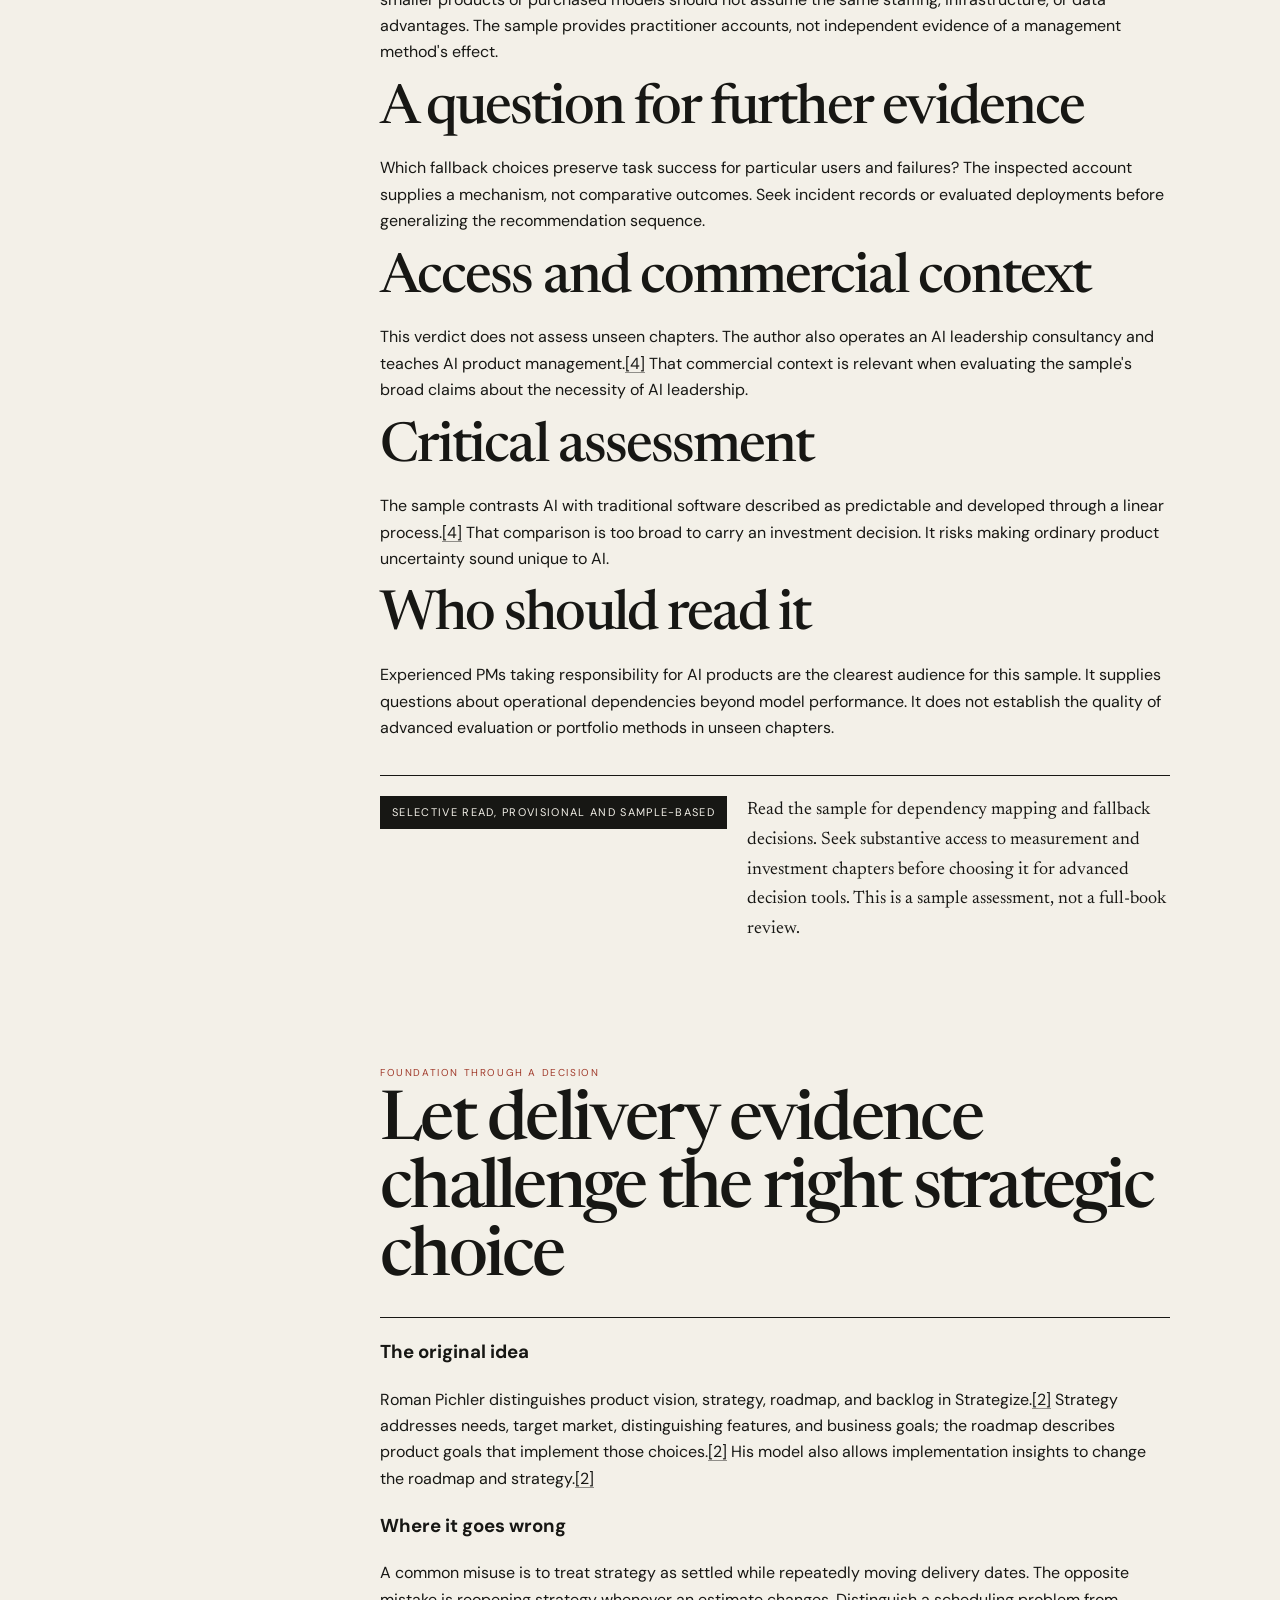
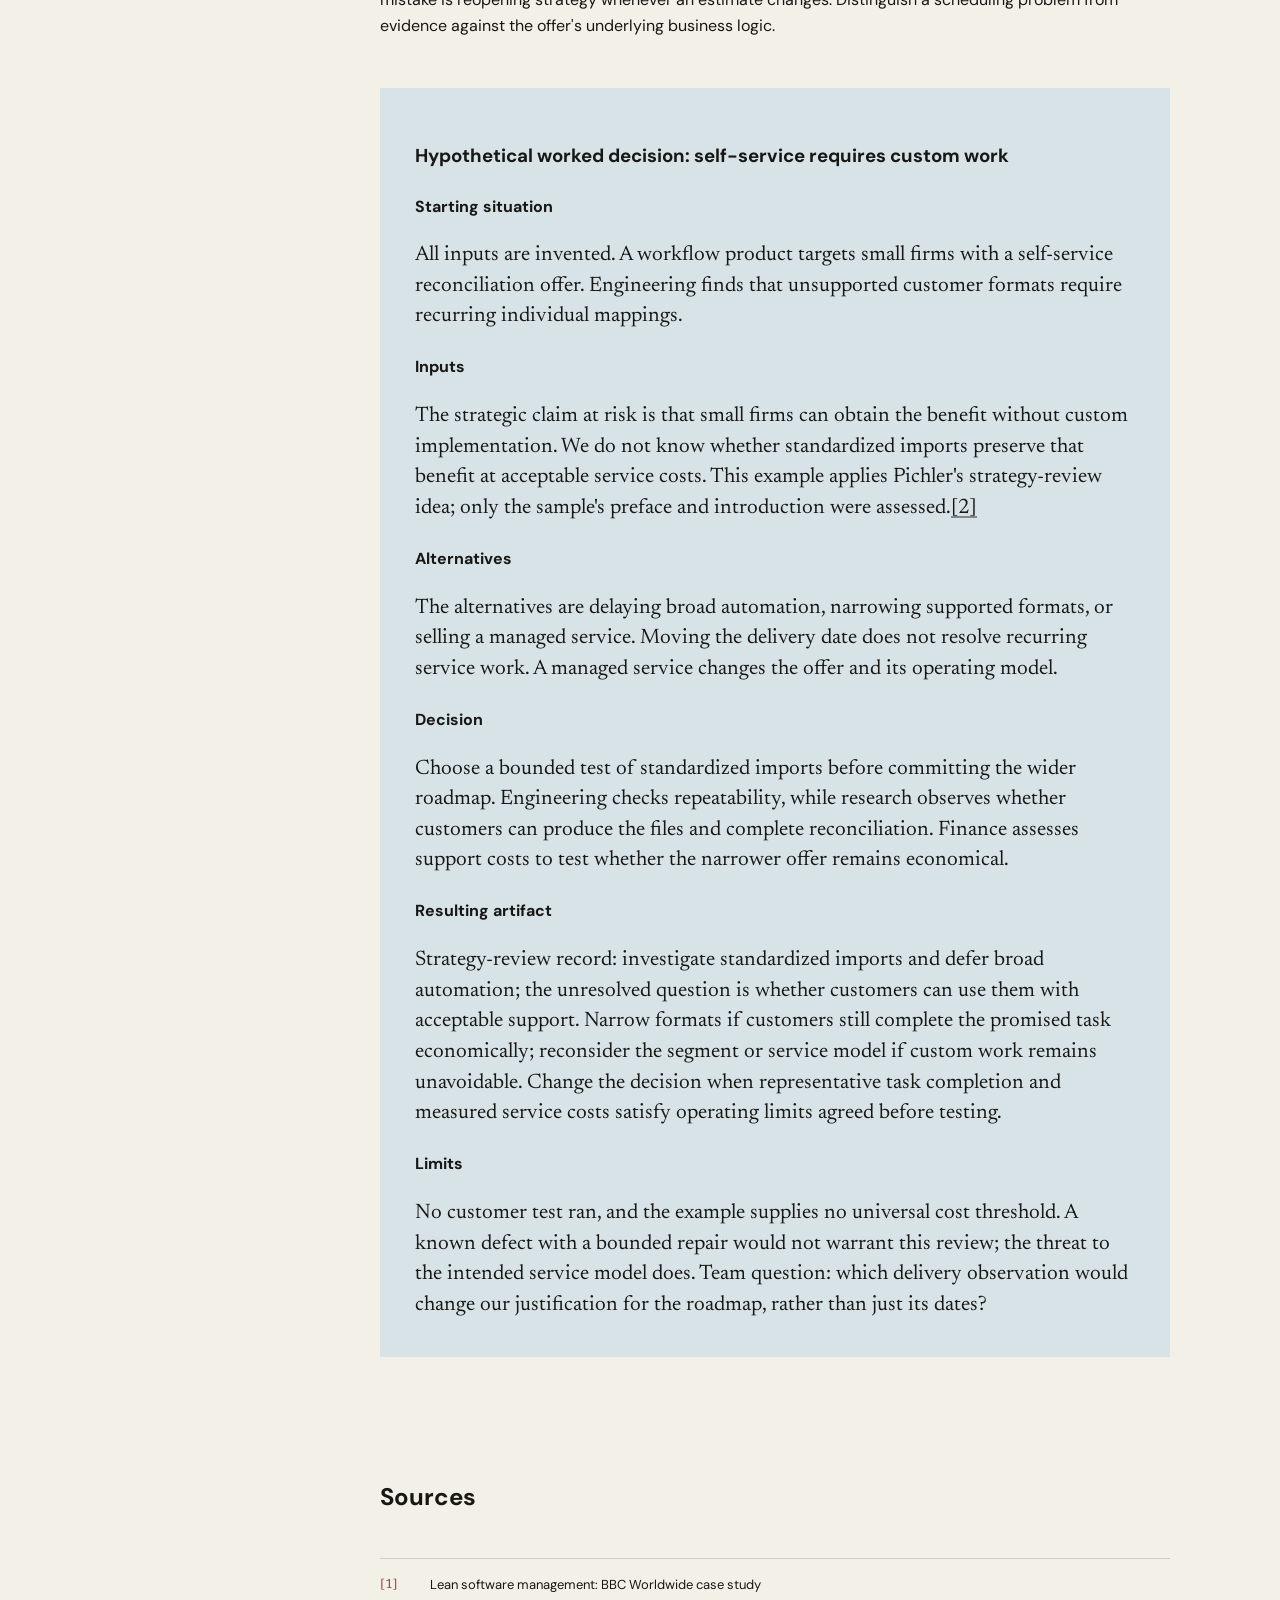
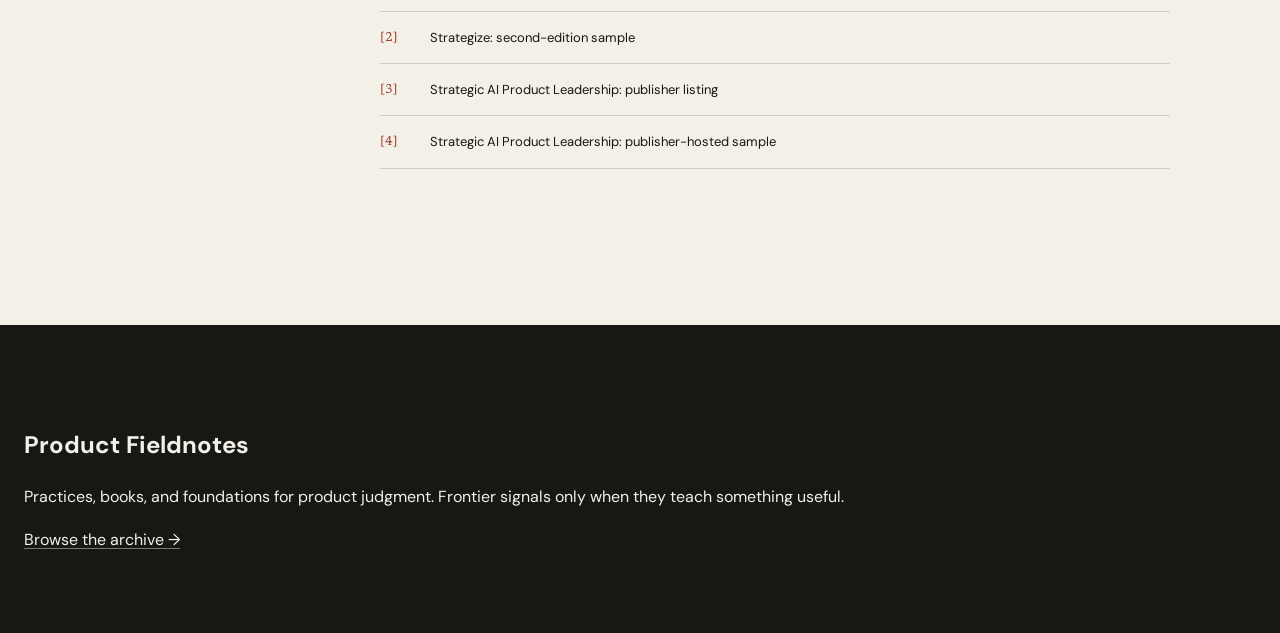
==== commit 62efa328: "Publish November 16 delivery flow and AI leadership learning edition" ====
--- a/index.html
+++ b/index.html
@@ -2,8 +2,8 @@
 <html lang="en" data-theme="light">
 <head>
 <meta charset="utf-8"><meta name="viewport" content="width=device-width, initial-scale=1">
-<meta name="description" content="Test whether plan rules block willing buyers. Examine why desired offers remain unavailable, and assess a recent PM playbook before adopting its rules.">
-<title>Packaging decisions, missing offers, and the limits of a playbook — Product Fieldnotes</title>
+<meta name="description" content="Diagnose blocked delivery before adding commitments. Learn when implementation evidence challenges strategy, and assess a recent AI leadership book through its operating examples.">
+<title>When to stop starting: delivery flow, strategy review, and AI fallbacks — Product Fieldnotes</title>
 <link rel="stylesheet" href="assets/css/site.css">
 <script defer src="assets/js/site.js"></script>
 </head>
@@ -18,55 +18,55 @@
 <main id="report">
 <section class="shell"><div class="cover-copy">
 <p class="eyebrow">PM learning edition · General professional learning</p>
-<h1>Packaging decisions, missing offers, and the limits of a playbook</h1><p class="dek">Test whether plan rules block willing buyers. Examine why desired offers remain unavailable, and assess a recent PM playbook before adopting its rules.</p>
-<div class="edition-meta"><span>October 12, 2026</span><span>12 min read</span></div>
-<div class="topic-row"><span>Pricing and packaging</span><span>Strategy</span><span>Discovery</span><span>PM coaching</span></div>
+<h1>When to stop starting: delivery flow, strategy review, and AI fallbacks</h1><p class="dek">Diagnose blocked delivery before adding commitments. Learn when implementation evidence challenges strategy, and assess a recent AI leadership book through its operating examples.</p>
+<div class="edition-meta"><span>November 16, 2026</span><span>12 min read</span></div>
+<div class="topic-row"><span>Delivery flow</span><span>Product operations</span><span>Strategy</span><span>AI product leadership</span></div>
 </div></section>
 <div class="report-layout shell">
 <aside class="toc" aria-label="On this page"><p>In this edition</p>
 <a href="#practice">Practice lesson</a><a href="#book">Book assessment</a><a href="#foundation">Foundation through a decision</a><a href="#sources">Sources</a></aside>
 <article class="article-body">
-<aside class="editor-note"><span>Editorial basis</span><p>Research reviewed October 12, 2026, in UTC. The packaging case is historical practitioner self-report; the proposed method is editorial synthesis supported by pricing research. Worked decisions are hypothetical, not measured customer outcomes.</p><p>Practice, books, and foundations all appear this week; no frontier item was selected. Book coverage resumes after September 21, later than the intended fortnightly cadence and missed October 5 target. This is targeted professional learning, not a comprehensive current-news scan.</p></aside>
+<aside class="editor-note"><span>Editorial basis</span><p>Research reviewed November 16, 2026, in UTC. The delivery case and strategy foundation are historical; the book assessment uses a recent publication. Methods are editorial applications of inspected evidence, and worked decisions are explicitly hypothetical.</p><p>Practice, books, and foundations all appear; no frontier development was selected. Public book coverage resumes after October 12, beyond the intended fortnightly cadence. This edition does not fill earlier publication gaps or claim a comprehensive current-news scan.</p></aside>
 <section id="practice" class="report-section">
-<header class="section-heading"><p>Practice lesson</p><h2>Test the packaging boundary before cutting the price</h2><div class="rule"></div></header>
-<p class="lead">A premium plan can exclude a willing buyer before that buyer ever evaluates its price. Changing price will not necessarily fix an account-size restriction or an inaccessible feature bundle. This lesson teaches how to separate those explanations and produce a defensible packaging decision.</p>
-<p><strong>Evidence type:</strong> practitioner self report</p>
-<h3>The problem</h3><p>A commercial team sees weak premium adoption and proposes a discount. Some interested buyers cannot purchase the plan because its eligibility rules exclude them. The PM must identify the obstacle before changing the bill.</p><h3>What the team tried first</h3><p>Rob Litterst&#39;s operator interview describes Superhuman&#39;s transition from lightly differentiated tiers toward more distinct bundles.<a href="#source-1">[1]</a> The earlier tiers relied mainly on user minimums, while the later design removed user limits and changed features and positioning.<a href="#source-1">[1]</a> This is a historical practitioner self-report, not a new pricing invention or an independently evaluated intervention.</p><h3>How the method works</h3>
-<h4>What the team investigated</h4><p>The team first aligned internally, then interviewed customers and prospects before conducting quantitative pricing research.<a href="#source-1">[1]</a> Those interviews examined persona-based packaging boundaries and the tradeoff between simplicity and capturing value.<a href="#source-1">[1]</a> A small working group made decisions while updating executive sponsors.<a href="#source-1">[1]</a></p><h4>Read the reported result in sequence</h4><p>The account reports that a third of new self-serve users selected Business after the minimum was removed.<a href="#source-1">[1]</a> It then describes a reverse trial introduced to build on that uptake.<a href="#source-1">[1]</a> The reported share does not isolate the restriction&#39;s effect from changed features, positioning, or customer mix.</p><h4>Do not confuse survey realism with payment</h4><p>Schmidt and Bijmolt distinguish direct versus indirect pricing methods from hypothetical versus financially consequential research.<a href="#source-2">[2]</a> A realistic choice between bundles can still be hypothetical if respondents face no payment obligation.<a href="#source-2">[2]</a> Better presentation alone does not turn preference into a purchase forecast.</p><h4>Use pricing research without importing a universal correction</h4><p>Their meta-analysis reports average hypothetical willingness to pay about 21% above real willingness to pay.<a href="#source-2">[2]</a> Its included effects come from consumer contexts, which limits transfer to business procurement.<a href="#source-2">[2]</a> Do not mechanically reduce an enterprise survey estimate by that average.</p><h4>Locate the obstacle before choosing a test</h4><p>The following method is editorial synthesis, not a protocol tested by Superhuman. Its established components are customer interviews, offer research, paid validation, and entitlement mapping. Its purpose is to match each investigation to a distinct uncertainty.</p><h4>Inspect eligibility before optimizing price</h4><p>Write the offer as a buyer would encounter it: allowed account type, included capabilities, total bill, and contract terms. Then document where the interested buyer becomes ineligible. This separates inability to buy from unwillingness to pay.</p><h4>Include people who could not buy</h4><p>Include rejected prospects alongside current customers. Ask about a recent task, its workaround, and who could authorize the purchase. Enthusiasm for a feature is weak evidence when nobody can identify its use or approve spending.</p><h4>Make competing offers interpretable</h4><p>Compare concrete alternatives rather than asking whether a premium plan sounds appealing. Keep the capability and bill constant when investigating eligibility alone. If the bundle also changes, record that the test concerns a combined offer.</p><h4>Check that buyers understand the offer</h4><p>Ask buyers to explain what they would receive and owe before interpreting their preference. Misunderstood terms create a different problem from a disliked price. Correcting comprehension is useful research, but assisted comprehension may not predict unaided checkout behavior.</p><h4>Test a fulfillable commercial offer</h4><p>Offer a bounded paid pilot only after the team can honor its promise. Record eligible exposures, completed purchases, refunds, actual capability use, and support work. Those records distinguish initial demand from a service that customers can use economically.</p><h4>Keep refusals in the record</h4><p>Keep refusals and their reasons in the record. A carefully recruited pilot can establish that some buyers will pay under specific conditions. It cannot, by itself, establish market-wide conversion or a causal revenue lift.</p><h4>Separate migration from new demand</h4><p>Superhuman&#39;s team mapped legacy plans into new plans and deliberately retired the old structure.<a href="#source-1">[1]</a> Customers received up to three months to switch, with an annual-billing option preserving their price for a year.<a href="#source-1">[1]</a> These are reported implementation choices, not universal migration rules.</p><h4>Map the promises already made</h4><p>Build your entitlement map independently of the new-customer demand test. Include negotiated exceptions, contractual commitments, and a destination plan for each affected account. This resolves whether existing promises survive the change, not whether new buyers want it.</p><h4>When the buyer declines</h4><p>If buyers understand the offer but decline, investigate the rejected tradeoff. The integration might be insufficiently useful, the bundle excessive, or the buying process burdensome. Price becomes one explanation to test, rather than the automatic explanation.</p><h4>When purchase does not become useful adoption</h4><p>If buyers pay but never use the integration, the offer may have sold an expectation it does not fulfill. Inspect implementation obstacles before interpreting purchases as durable demand. If use is strong but support costs are excessive, narrower service terms may outperform unrestricted eligibility.</p><h4>When to use this method</h4><p>Use this method when plan rules obscure the source of weak upgrades. Do not redesign packaging to solve a known checkout defect. Do not treat selected pilot buyers as representative of all prospects or initial purchases as retention evidence.</p><h3>What the evidence supports</h3><p>The operator account describes customer interviews, quantitative research, and migration planning.<a href="#source-1">[1]</a> It places the reverse trial after the reported Business-tier uptake, so that trial cannot explain the initial observation.<a href="#source-1">[1]</a> This supports teaching the sequence, not attributing a causal revenue effect to removing the restriction.</p>
-<h3>What it does not establish</h3><p>The case demonstrates a described research sequence and a concrete migration task. It does not provide a controlled comparison, raw customer data, or a migration retention analysis. The quantitative study&#39;s questionnaire and sampling details are not disclosed in the inspected account.</p>
-<div class="worked-example"><h3>Hypothetical worked decision: the blocked solo consultant</h3>
-<h4>Starting situation</h4><p>A workflow product reserves its reporting integration for premium accounts with multiple users. Solo consultants request that integration but cannot purchase the plan. The commercial team proposes a general premium discount to improve adoption.</p>
-<h4>Inputs</h4><p>Assume support records confirm the eligibility block. The integration already works, but solo-account support costs and paid demand remain unknown. There is no evidence yet that existing premium buyers reject the price.</p>
-<h4>Alternatives</h4><p>The alternatives are a general discount, removing the account-size restriction, a separate integration add-on, or retaining the restriction. A discount changes the bill without resolving the stated exclusion. An add-on changes both packaging and the buying decision.</p>
-<h4>Decision</h4><p>Choose a bounded eligibility pilot at the unchanged premium price. Keep existing customers on their current terms while mapping possible migrations separately. This narrows the first decision without pretending the pilot identifies an optimal price.</p>
-<h4>Resulting artifact</h4><p>Decision record: the PM tests solo eligibility at the existing price while leaving current contracts unchanged. Commercial staff log offers, purchases, refusals, and refunds; support logs actual use and service work. Expand only after paid use meets operating-cost limits agreed before recruitment; reconsider the bundle if buyers reject its understood promise.</p>
-<h4>Limits</h4><p>All inputs are invented, and no experiment has run. Finance and support must specify acceptable service costs before recruitment; this example cannot supply a universal threshold. Selected pilot buyers cannot establish market-wide conversion, optimal pricing, or retention.</p>
+<header class="section-heading"><p>Practice lesson</p><h2>Control admission before demanding faster delivery</h2><div class="rule"></div></header>
+<p class="lead">Learn to distinguish insufficient coding capacity from a constraint that prevents completed work reaching customers. Produce an admission decision that names the blocked step, its owner, and the evidence needed to resume starts.</p>
+<p><strong>Evidence type:</strong> original research</p>
+<h3>The problem</h3><p>A roadmap can contain many active projects while customers receive little usable work. Starting another feature feels responsive, especially when a commercial deadline approaches. The unresolved question is whether development capacity or a downstream dependency limits completion.</p><h3>What the team tried first</h3><p>Middleton and Joyce studied a nine-person BBC Worldwide software team using observations, interviews, board walkthroughs, and operational data.<a href="#source-1">[1]</a> Mapping its workflow exposed more unfinished work and bottlenecks than the team had recognized.<a href="#source-1">[1]</a> The peer-reviewed case describes work beginning in 2008 and research observations during 2009.<a href="#source-1">[1]</a></p><h3>How the method works</h3>
+<h4>Set limits from the constraint</h4><p>The team derived initial work-in-progress limits from testing and business-analysis constraints rather than developer headcount.<a href="#source-1">[1]</a> It revised those limits as constraints moved and experience accumulated.<a href="#source-1">[1]</a> Work entered the next stage when capacity became available.<a href="#source-1">[1]</a></p><h4>Make room to resolve blocked work</h4><p>Daily meetings examined blocked items and clusters of work, then changed allocations to relieve constraints.<a href="#source-1">[1]</a> All work had to appear on the boards, including support and technical improvements.<a href="#source-1">[1]</a> The method therefore combined admission rules, visible dependencies, and authority to change work assignments.<a href="#source-1">[1]</a></p><h4>Give the board an admission rule</h4><p>This is more specific than asking everyone to keep a board updated. An admission rule changes which commitments enter the system. A board without that rule can simply document growing congestion.</p><h4>Use the case as a diagnostic method</h4><p>The following protocol is editorial synthesis grounded in the case. It is not a newly validated method or a prescription to copy the team&#39;s limits.</p><h4>Define the unit of completion</h4><p>Choose a customer-usable capability, not an arbitrary coding task. This prevents task splitting from masquerading as increased delivery.</p><h4>Map waiting as well as activity</h4><p>Include requests awaiting admission, blocked work, testing, acceptance, and release. Record the entry date and the specific condition needed to leave each state.</p><h4>Test the apparent bottleneck</h4><p>Ask whether the oldest items need reviewer capacity, clearer criteria, defect repair, or renewed customer interest. These explanations imply different interventions despite producing the same visible queue.</p><h4>Change admission at the constrained boundary</h4><p>Pause ordinary starts when they would add to the same blocked flow. Give a named owner authority to approve exceptions and identify what each exception displaces.</p><h4>Review completion and earlier waiting together</h4><p>Track accepted capabilities, defects, blocked age, and requests waiting before admission. Keep item definitions stable so the comparison answers the original question.</p><h4>Allow useful work without feeding the constraint</h4><p>A decline in development activity can be acceptable during this investigation. The decision concerns completing useful work, not keeping every specialist continuously occupied. Truly independent work need not stop merely because another stream is blocked.</p><h4>Understand what the clock measures</h4><p>The operational clock began at &#34;decomposed engineering ready&#34; and ended at &#34;release ready&#34; after user acceptance testing.<a href="#source-1">[1]</a> Earlier waiting from proposed ideas was not recorded.<a href="#source-1">[1]</a> Customer batching of acceptance testing remained a source of delay.<a href="#source-1">[1]</a></p><h4>Keep earlier waiting visible</h4><p>That boundary matters for a PM evaluating an improvement claim. A shorter measured delivery interval does not establish faster service from the original customer request. Keep the earlier queue visible when changing admission rules.</p><h4>Consider competing explanations</h4><p>Add capacity when the constrained activity genuinely requires more skilled effort and the work remains worth completing. Cancel obsolete items when the queue reflects abandoned demand. Clarify authority when nobody can approve acceptance despite sufficient technical capacity.</p><h4>Test whether acceptance still matters</h4><p>Ask customers to complete the intended task and explain rejection against agreed criteria. If they avoid review because the feature solves the wrong problem, extra appointments will not repair demand. This distinguishes missing reviewer capacity from work that should be cancelled or reshaped.</p><h4>When to use this method</h4><p>Use this method when many items have started but few usable capabilities finish. Avoid a blanket freeze across independent teams or urgent obligations. Also avoid treating a short observation period as evidence of a permanently stable bottleneck.</p><h3>What the evidence supports</h3><p>The authors report an average lead-time improvement of 37% over the study period.<a href="#source-1">[1]</a> The observed change accompanied smaller features, engineering improvements, automated testing, and growing team experience.<a href="#source-1">[1]</a> It cannot isolate the contribution of work-in-progress limits.</p>
+<h3>What it does not establish</h3><p>The study selected a mature team, and coauthor David Joyce worked at BBC Worldwide.<a href="#source-1">[1]</a> Those facts limit independence and transferability. The case supports examining a concrete workflow, not promising a universal delivery gain.</p>
+<div class="worked-example"><h3>Hypothetical worked decision: acceptance is unavailable</h3>
+<h4>Starting situation</h4><p>All inputs below are invented. A workflow team has coded several requested features, but customer acceptance remains incomplete. Sales requests another feature start for a prospect demonstration.</p>
+<h4>Inputs</h4><p>Assume the waiting features still matter, customer authorization is required, and no urgent safety obligation overrides ordinary work. Reviewer availability, acceptance criteria, defects, and customer demand remain unresolved explanations. The visible queue alone cannot distinguish them.</p>
+<h4>Alternatives</h4><p>The PM can start the prospect feature, add coding capacity, or resolve acceptance for existing work. More coding does not directly provide customer authorization. Investigate the acceptance constraint before increasing commitments to this flow.</p>
+<h4>Decision</h4><p>Choose a temporary pause on ordinary starts feeding this same acceptance queue. The PM assigns an acceptance owner and arranges a review for each waiting capability. Engineering prepares test data and resolves reproducible defects before those reviews.</p>
+<h4>Resulting artifact</h4><p>Admission record: ordinary starts feeding the acceptance queue are paused; the PM owns customer reviews and engineering owns reproducible checks. Review accepted capabilities, blocked age, defects, and waiting before admission; resume when acceptance can absorb additional work. Authorized urgent obligations can displace work explicitly; cancel or reshape features if reviews reject their usefulness.</p>
+<h4>Limits</h4><p>This example produces a decision and an operating record, not a predicted percentage improvement. No intervention ran. Actual capacity limits require local observations and explicit service commitments.</p>
 </div>
 
 </section>
 <section id="book" class="report-section book-section">
-<header class="section-heading"><p>Book assessment</p><h2>The Product Management Playbook</h2><div class="rule"></div></header>
-<p class="byline">Julia Barham · Published July 2026 (publisher metadata; exact day unverified)</p>
-<div class="caveat"><strong>Material accessed</strong><p>This assessment uses Chapter 5 prose preserved September 27, October 11 publisher metadata, and the October 12 publisher overview.<a href="#source-4">[4]</a><a href="#source-5">[5]</a> The full book, other chapters, and image contents were not assessed. Publisher metadata lists a 304-page paperback and a separate ebook ISBN; format-specific release dates remain unverified.<a href="#source-4">[4]</a></p></div>
-<h3>The thesis</h3><p>The publisher presents a practical guide spanning the product life cycle and the simultaneous management of features at different maturities.<a href="#source-4">[4]</a> The accessed chapter turns solution discovery into facilitation steps, concept tests, and a Problem-Solution Fit Map.<a href="#source-5">[5]</a> My reading is that its strongest use is coaching consistent practice rather than teaching an experienced leader a new theory.</p>
-<h3>Scale discovery to the decision</h3><p>Barham allows teams to fast-track clear defects and confusing navigation labels rather than investigate every minor adjustment.<a href="#source-5">[5]</a> She recommends exploring alternatives when the solution is uncertain and the consequences of error are high.<a href="#source-5">[5]</a> For coaching, distinguish an understood repair from an uncertain intervention before selecting research.</p><h3>Preserve an interpretable comparison</h3><p>The chapter recommends distinct concepts, randomized presentation order, and stable concepts during a test.<a href="#source-5">[5]</a> It warns against combining too many hypotheses in one comparison.<a href="#source-5">[5]</a> These choices help interpret feedback, but concept preference still cannot establish real adoption.</p><h3>Retain the reasoning behind requirements</h3><p>The Problem-Solution Fit Map connects customer needs, features, experience guidelines, and business requirements.<a href="#source-5">[5]</a> Barham asks teams to include evidence or rationale and distinguish launch requirements from later additions.<a href="#source-5">[5]</a> My recommended adaptation is to label observed needs and assumptions separately, so a completed template does not imply settled evidence.</p><h3>Treat specialist partners as peers</h3><p>The chapter explicitly describes designers as co-equal partners rather than people who work for the PM.<a href="#source-5">[5]</a> This strengthens the coaching value for teams where accountability has become unilateral control. A useful review asks which partner supplied each claim and which constraints require another owner&#39;s approval.</p><h3>Critical assessment</h3><p>The sample says quick wins typically need no testing because effort is low and impact is high.<a href="#source-5">[5]</a> That rule needs qualification: a cheap permission change can still disclose confidential information. Judge scrutiny by the consequence of error, reversibility, and existing evidence rather than implementation effort alone.</p>
-<h3>Who should read it</h3><p>Senior PMs coaching colleagues or improving a shared playbook are the clearest audience. The accessed sample offers facilitation guidance and established methods rather than evidence of a new practice.</p>
-<div class="verdict"><span>Selective read</span><p>Use the sample to assess the coaching value, then qualify its decision rules before adopting templates across teams. This verdict does not assess unseen chapters, case quality, or AI guidance. Publisher descriptions cannot establish effectiveness.</p></div>
+<header class="section-heading"><p>Book assessment</p><h2>Strategic AI Product Leadership</h2><div class="rule"></div></header>
+<p class="byline">Derya Isler · Published March 30, 2026 (publisher listing)</p>
+<div class="caveat"><strong>Material accessed</strong><p>InformIT lists the first edition from Addison-Wesley Professional, published March 30, 2026.<a href="#source-3">[3]</a> This assessment uses publisher metadata, the introduction, and selected Chapter 1 passages from the publisher-hosted sample.<a href="#source-3">[3]</a><a href="#source-4">[4]</a> The full book, later chapters, and diagram images were not assessed.</p></div>
+<h3>The thesis</h3><p>Isler argues that AI product leadership must start with customer and business problems rather than a desire to deploy AI.<a href="#source-4">[4]</a> She places data, experience design, infrastructure, and organizational coordination within that leadership responsibility.<a href="#source-4">[4]</a> The introduction excludes low-level implementation and mathematical foundations.<a href="#source-4">[4]</a></p>
+<h3>Connect model improvement to a customer difficulty</h3><p>The opening anecdote describes an unnamed retailer whose technically successful recommendation system attracted little customer interest.<a href="#source-4">[4]</a> Isler attributes the failure to neglecting whether customers struggled to find products.<a href="#source-4">[4]</a> The account is retrospective testimony, not a controlled comparison of discovery methods.</p><h3>Application: identify the task that should improve</h3><p>The practical lesson is to specify the task that better recommendations should improve. Ask which observed difficulty would disappear if the system worked well. A technical improvement without that connection remains a weak product investment argument.</p><h3>Examine data suitability at the launch boundary</h3><p>Isler reports weak Reels recommendations in new regions after training concentrated on United States and Western European content.<a href="#source-4">[4]</a> She attributes improvement to incorporating data from other markets.<a href="#source-4">[4]</a> The inspected passage supplies no effect size or isolated comparison.</p><h3>Application: test the intended launch population</h3><p>Use the account to challenge whether evaluation evidence covers the customers in the launch plan. An aggregate score cannot answer an unexamined region&#39;s readiness. More data is one possible remedy, not a substitute for diagnosing the mismatch.</p><h3>Decide what users receive when the model fails</h3><p>Isler describes fallback recommendations moving through similar-user content, trending content, and editorial selections when personalization fails.<a href="#source-4">[4]</a> This is the sample&#39;s clearest operating example. It makes degraded service an explicit product choice.</p><h3>Hypothetical application: a learning platform fallback</h3><p>Our hypothetical application is a learning platform with approved course sequences. If personalization fails, test continuing the approved sequence rather than showing globally popular lessons. Popularity does not establish that a lesson respects prerequisites.</p><h3>Resulting artifact: a fallback contract</h3><p>The resulting artifact is a fallback contract: triggering failure, eligible content, responsible owner, and a measure of successful continuation. Validate eligibility separately from whether the screen renders. No fallback test ran, and this example does not reproduce the author&#39;s implementation.</p><h3>Assess the claimed data advantage</h3><p>The sample argues that growing usage improves recommendations and creates advantages that become nearly impossible for entrants to overcome.<a href="#source-4">[4]</a> The inspected passages do not establish that claim across product categories. Treat it as the author&#39;s strategic argument, not a general law.</p><h3>Application: specify the advantage and alternatives</h3><p>Before making that argument internally, specify what exclusive data usage creates and which consequential decision it improves. Then identify alternative ways a competitor could deliver the same customer benefit. Those questions turn a broad claim into an investigable strategy.</p><h3>Limits of the platform examples</h3><p>The inspected examples also lean heavily on large recommendation platforms.<a href="#source-4">[4]</a> Readers managing smaller products or purchased models should not assume the same staffing, infrastructure, or data advantages. The sample provides practitioner accounts, not independent evidence of a management method&#39;s effect.</p><h3>A question for further evidence</h3><p>Which fallback choices preserve task success for particular users and failures? The inspected account supplies a mechanism, not comparative outcomes. Seek incident records or evaluated deployments before generalizing the recommendation sequence.</p><h3>Access and commercial context</h3><p>This verdict does not assess unseen chapters. The author also operates an AI leadership consultancy and teaches AI product management.<a href="#source-4">[4]</a> That commercial context is relevant when evaluating the sample&#39;s broad claims about the necessity of AI leadership.</p><h3>Critical assessment</h3><p>The sample contrasts AI with traditional software described as predictable and developed through a linear process.<a href="#source-4">[4]</a> That comparison is too broad to carry an investment decision. It risks making ordinary product uncertainty sound unique to AI.</p>
+<h3>Who should read it</h3><p>Experienced PMs taking responsibility for AI products are the clearest audience for this sample. It supplies questions about operational dependencies beyond model performance. It does not establish the quality of advanced evaluation or portfolio methods in unseen chapters.</p>
+<div class="verdict"><span>Selective read, provisional and sample-based</span><p>Read the sample for dependency mapping and fallback decisions. Seek substantive access to measurement and investment chapters before choosing it for advanced decision tools. This is a sample assessment, not a full-book review.</p></div>
 </section><section id="foundation" class="report-section">
-<header class="section-heading"><p>Foundation through a decision</p><h2>Investigate why a desired offer remains unavailable</h2><div class="rule"></div></header>
-<h3>The original idea</h3><p>In an August 2007 interview, Richard Rumelt describes &#34;value denials&#34; as desired, feasible products or services that suppliers do not offer.<a href="#source-3">[3]</a> He recommends examining unmet needs that emerge after earlier innovations solve another problem.<a href="#source-3">[3]</a> This is established strategy thinking, not a newly discovered market signal.</p>
-<h3>Where it goes wrong</h3><p>A desired service may remain absent because delivery, liability, or economics defeat the apparent opportunity. Treating absence as proof of a viable market skips those constraints. Rumelt’s historical examples are not current market descriptions, and the interview does not establish a success rate.</p>
-<div class="worked-example"><h3>Hypothetical worked decision: recovery after a failed import</h3>
-<h4>Starting situation</h4><p>Everything in this example is invented. A software provider sees repeated requests to reverse imports that damage customer workflows. Engineering can restore its own database but cannot undo changes already sent to connected services.</p>
-<h4>Inputs</h4><p>Recovery requests recur, but engineering can restore only the provider’s own database. Buyer acceptance of that boundary and reliable delivery costs remain unknown. The constraint investigation below is editorial application, not a worksheet validated by Rumelt.</p>
-<h4>Alternatives</h4><p>The alternatives are a guaranteed recovery package, a restricted recovery service, or better import prevention. Demand alone is insufficient to support the guarantee because the provider cannot control the entire outcome. Choose investigation of a restricted service before promising recovery.</p>
-<h4>Decision</h4><p>First classify incidents by whether restoration stays inside the provider&#39;s system. This establishes whether a technically controllable service boundary exists. Then ask affected buyers whether that boundary still solves the costly problem.</p>
-<h4>Resulting artifact</h4><p>Decision record: investigate bounded recovery without advertising a guarantee. The PM and support lead define exclusions; engineering verifies restoration inside the system. Reopen launch only after buyers accept the bounded promise and a pilot demonstrates repeatable delivery within agreed costs.</p>
-<h4>Limits</h4><p>If exclusions remove the benefit buyers need, test import prevention instead of promising broader recovery. External partners might extend the service, but responsibility and coordination would need testing. Team question: what prevented this offer before, and what has changed enough to make our response credible?</p>
+<header class="section-heading"><p>Foundation through a decision</p><h2>Let delivery evidence challenge the right strategic choice</h2><div class="rule"></div></header>
+<h3>The original idea</h3><p>Roman Pichler distinguishes product vision, strategy, roadmap, and backlog in Strategize.<a href="#source-2">[2]</a> Strategy addresses needs, target market, distinguishing features, and business goals; the roadmap describes product goals that implement those choices.<a href="#source-2">[2]</a> His model also allows implementation insights to change the roadmap and strategy.<a href="#source-2">[2]</a></p>
+<h3>Where it goes wrong</h3><p>A common misuse is to treat strategy as settled while repeatedly moving delivery dates. The opposite mistake is reopening strategy whenever an estimate changes. Distinguish a scheduling problem from evidence against the offer&#39;s underlying business logic.</p>
+<div class="worked-example"><h3>Hypothetical worked decision: self-service requires custom work</h3>
+<h4>Starting situation</h4><p>All inputs are invented. A workflow product targets small firms with a self-service reconciliation offer. Engineering finds that unsupported customer formats require recurring individual mappings.</p>
+<h4>Inputs</h4><p>The strategic claim at risk is that small firms can obtain the benefit without custom implementation. We do not know whether standardized imports preserve that benefit at acceptable service costs. This example applies Pichler&#39;s strategy-review idea; only the sample&#39;s preface and introduction were assessed.<a href="#source-2">[2]</a></p>
+<h4>Alternatives</h4><p>The alternatives are delaying broad automation, narrowing supported formats, or selling a managed service. Moving the delivery date does not resolve recurring service work. A managed service changes the offer and its operating model.</p>
+<h4>Decision</h4><p>Choose a bounded test of standardized imports before committing the wider roadmap. Engineering checks repeatability, while research observes whether customers can produce the files and complete reconciliation. Finance assesses support costs to test whether the narrower offer remains economical.</p>
+<h4>Resulting artifact</h4><p>Strategy-review record: investigate standardized imports and defer broad automation; the unresolved question is whether customers can use them with acceptable support. Narrow formats if customers still complete the promised task economically; reconsider the segment or service model if custom work remains unavoidable. Change the decision when representative task completion and measured service costs satisfy operating limits agreed before testing.</p>
+<h4>Limits</h4><p>No customer test ran, and the example supplies no universal cost threshold. A known defect with a bounded repair would not warrant this review; the threat to the intended service model does. Team question: which delivery observation would change our justification for the roadmap, rather than just its dates?</p>
 </div>
 
 </section><section id="sources" class="report-section sources-section"><h2>Sources</h2>
-<ol><li id="source-1"><a href="https://newsletter.pricingsaas.com/p/inside-superhumans-pricing-evolution" target="_blank" rel="noopener">Inside Superhuman’s pricing evolution</a></li><li id="source-2"><a href="https://link.springer.com/article/10.1007/s11747-019-00666-6" target="_blank" rel="noopener">Accurately measuring willingness to pay for consumer goods</a></li><li id="source-3"><a href="https://www.anderson.ucla.edu/documents/areas/adm/media/rumelt_mckinsey_quarterly.pdf" target="_blank" rel="noopener">Richard Rumelt: strategy’s strategist</a></li><li id="source-4"><a href="https://rosenfeldmedia.com/books/product-management-playbook" target="_blank" rel="noopener">The Product Management Playbook: publisher page</a></li><li id="source-5"><a href="https://rosenfeldmedia.com/sample-chapter-the-product-management-playbook" target="_blank" rel="noopener">The Product Management Playbook: Chapter 5 sample</a></li></ol>
+<ol><li id="source-1"><a href="https://pureadmin.qub.ac.uk/ws/portalfiles/portal/724967/Lean%20Software%20Management%20BBC%20Worldwide%20Case%20Study%20Feb%202011.pdf" target="_blank" rel="noopener">Lean software management: BBC Worldwide case study</a></li><li id="source-2"><a href="https://romanpichler.com/downloads/tools/Strategize-2nd-ed-excerpt.pdf" target="_blank" rel="noopener">Strategize: second-edition sample</a></li><li id="source-3"><a href="https://www.informit.com/store/strategic-ai-product-leadership-build-products.-drive-9780135491140" target="_blank" rel="noopener">Strategic AI Product Leadership: publisher listing</a></li><li id="source-4"><a href="https://ptgmedia.pearsoncmg.com/images/9780135491140/samplepages/9780135491140_Sample.pdf" target="_blank" rel="noopener">Strategic AI Product Leadership: publisher-hosted sample</a></li></ol>
 </section>
 </article></div></main>
 <footer id="about"><div class="shell"><h2>Product Fieldnotes</h2><p>Practices, books, and foundations for product judgment. Frontier signals only when they teach something useful.</p><a href="archive.html">Browse the archive →</a></div></footer>
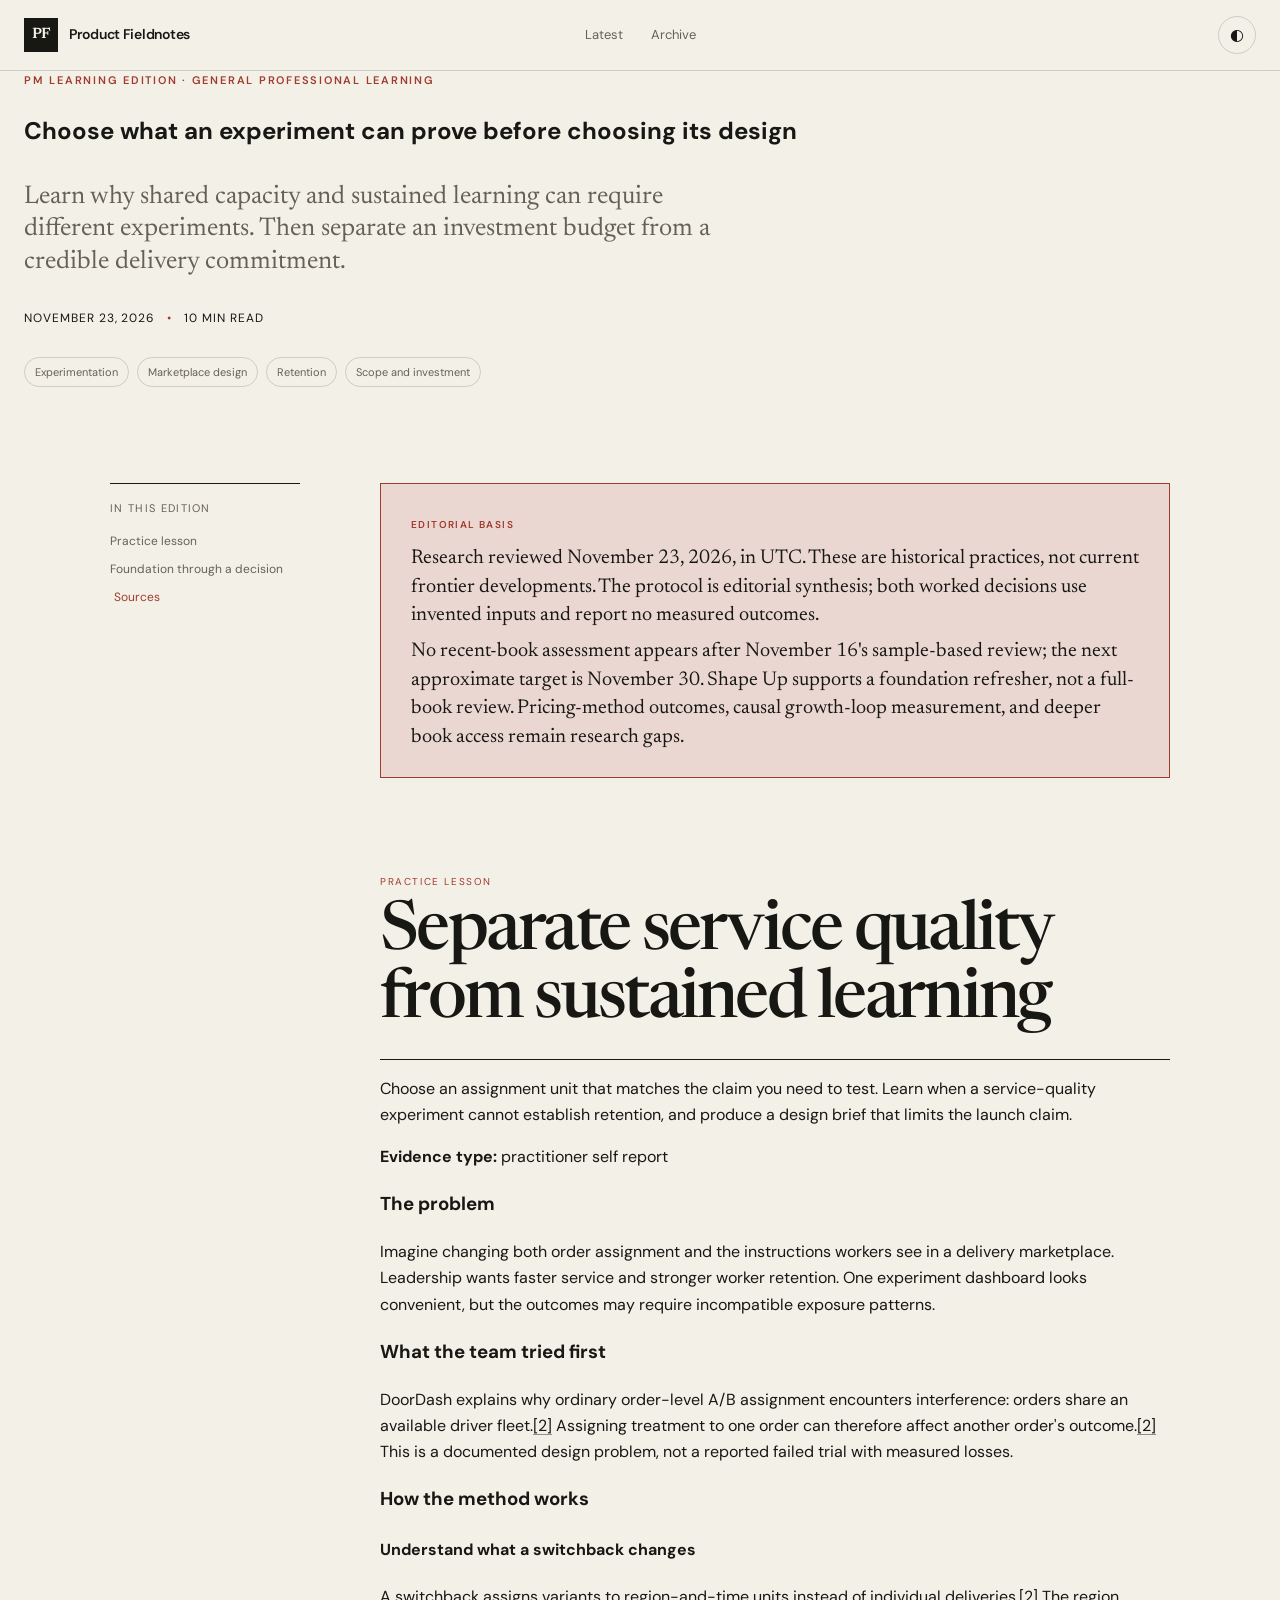
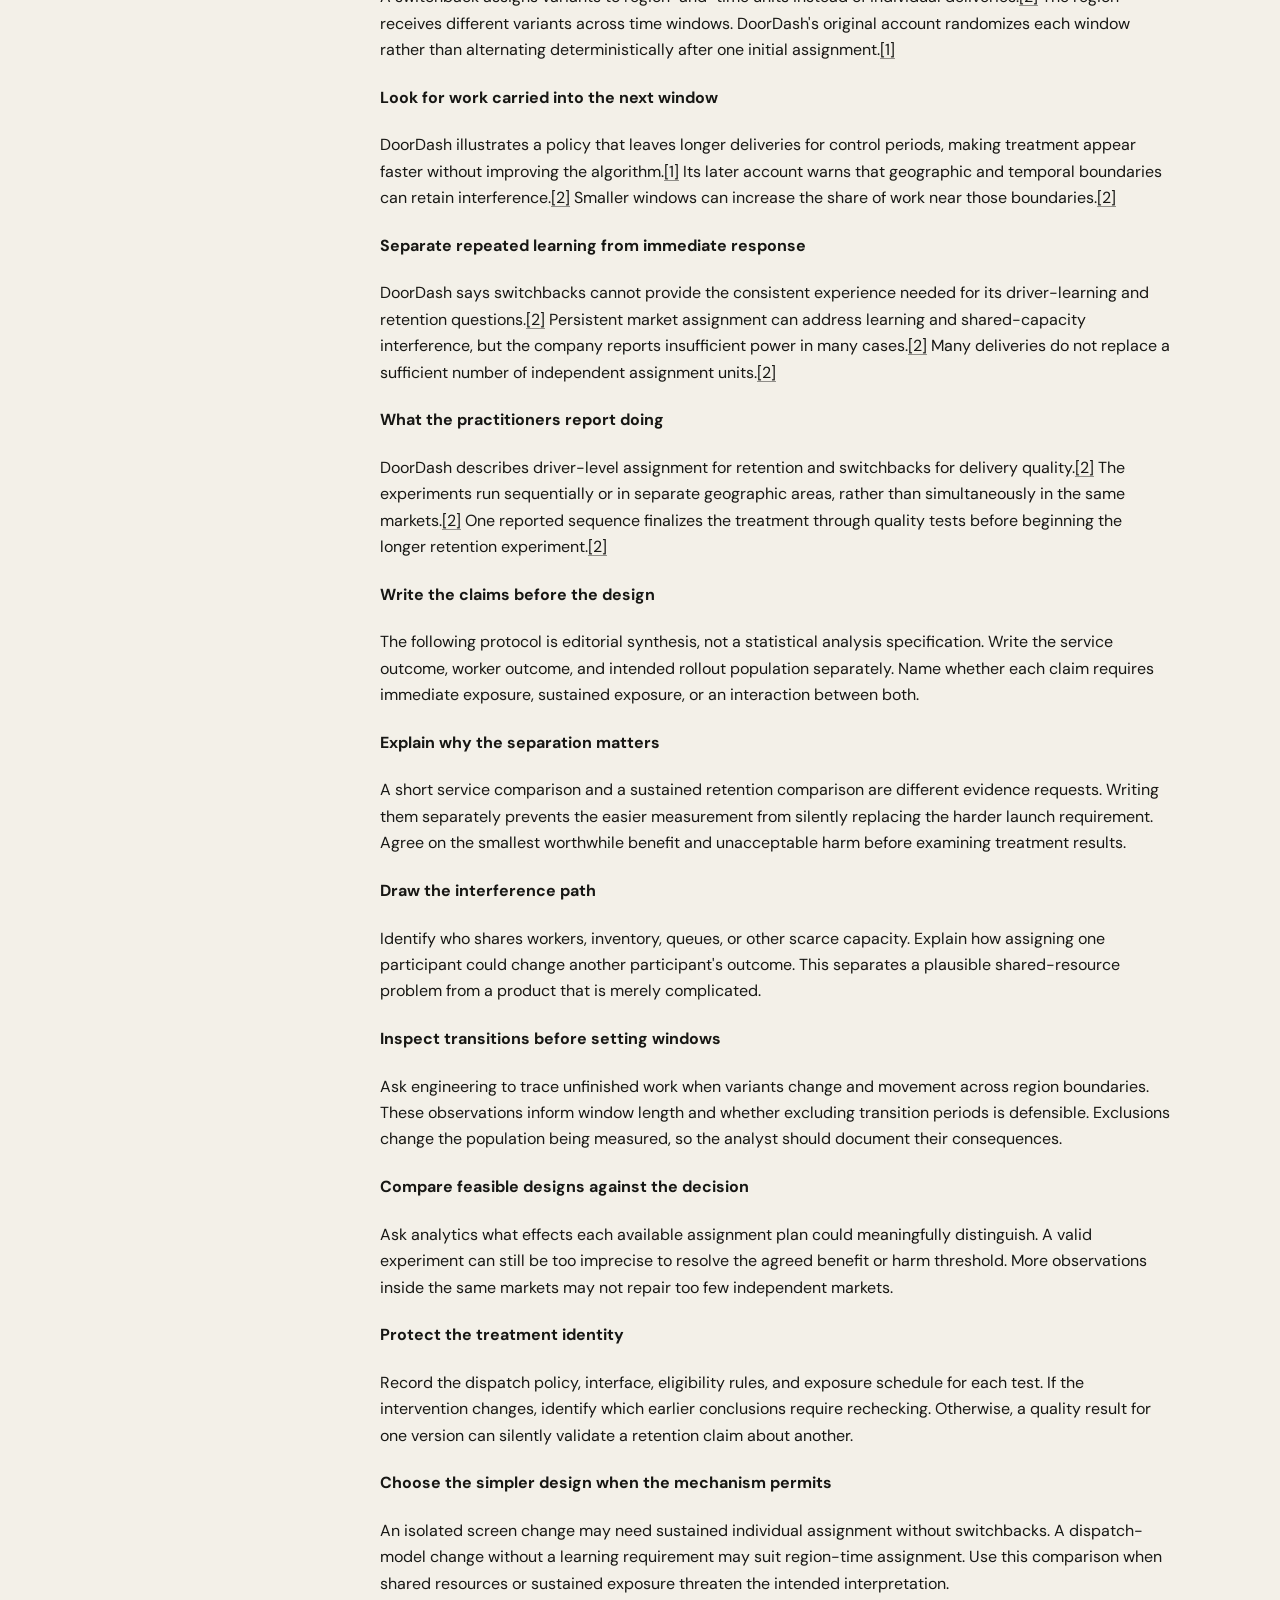
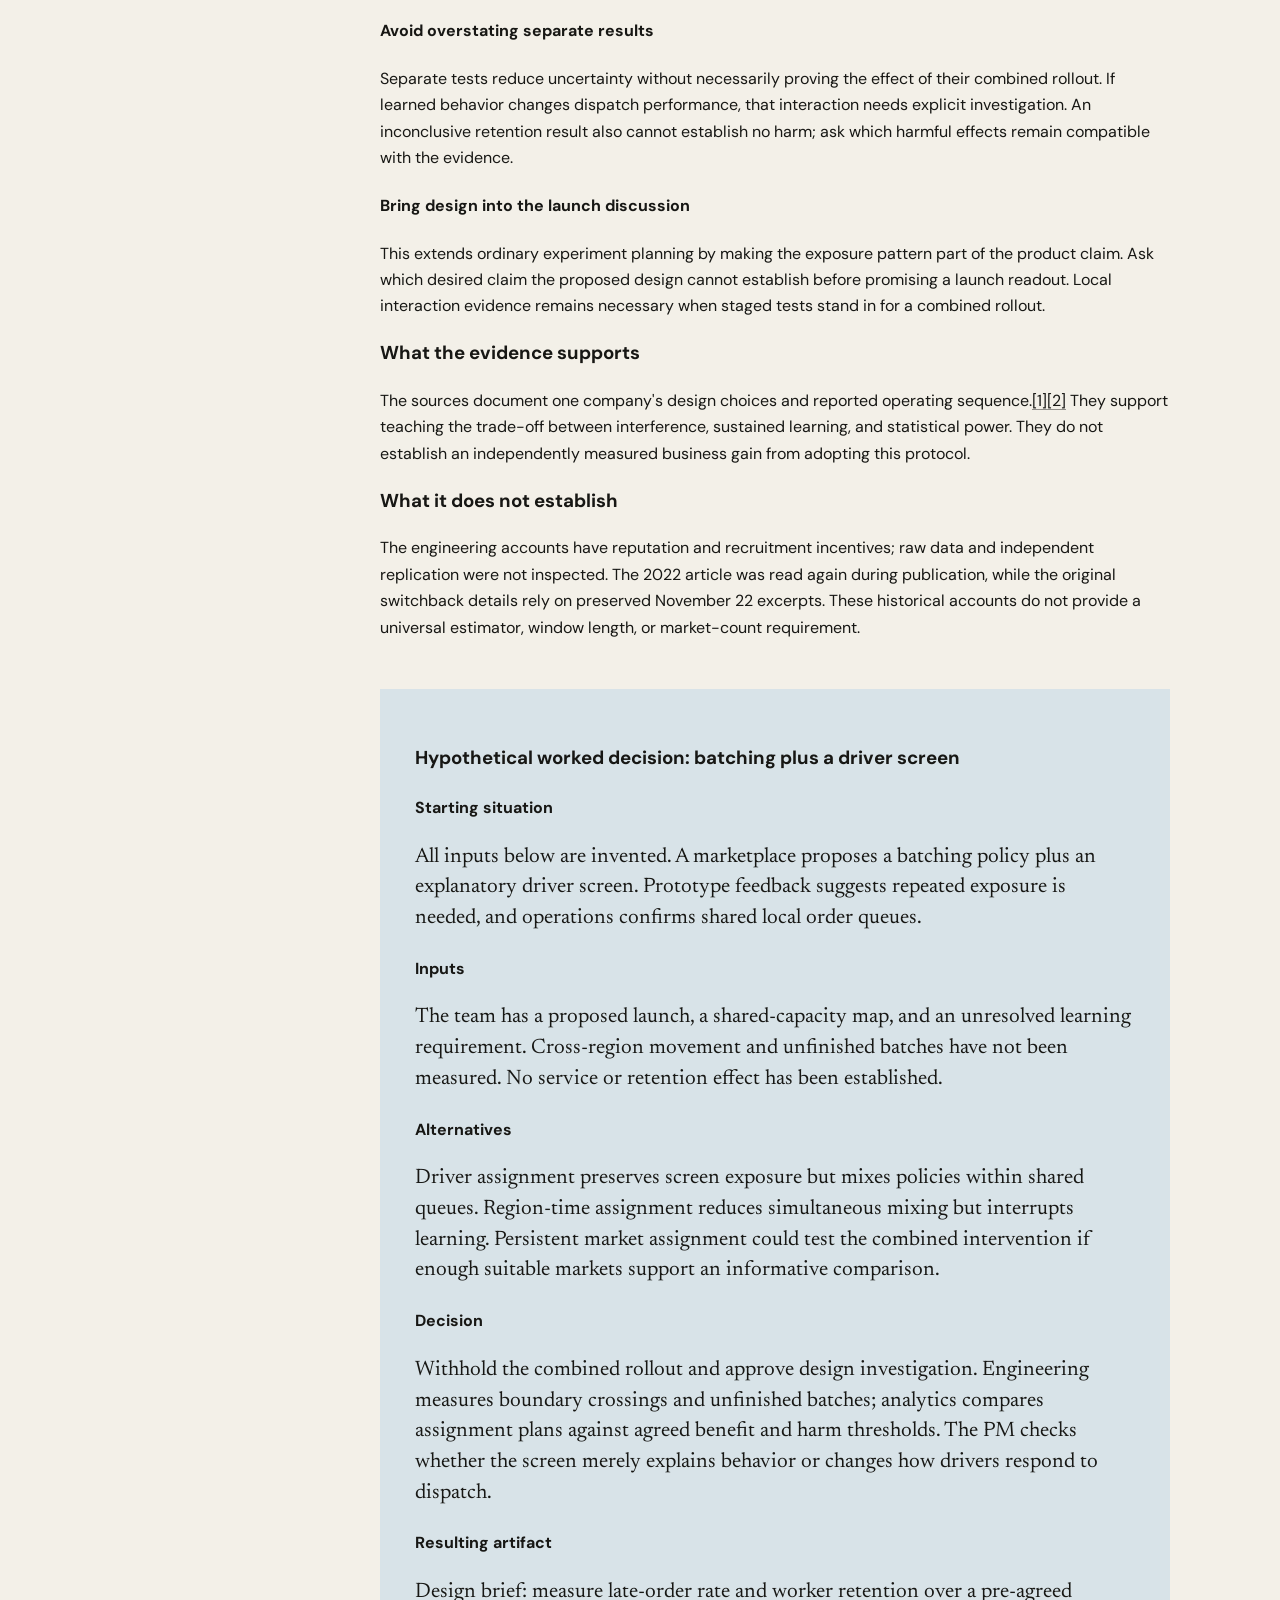
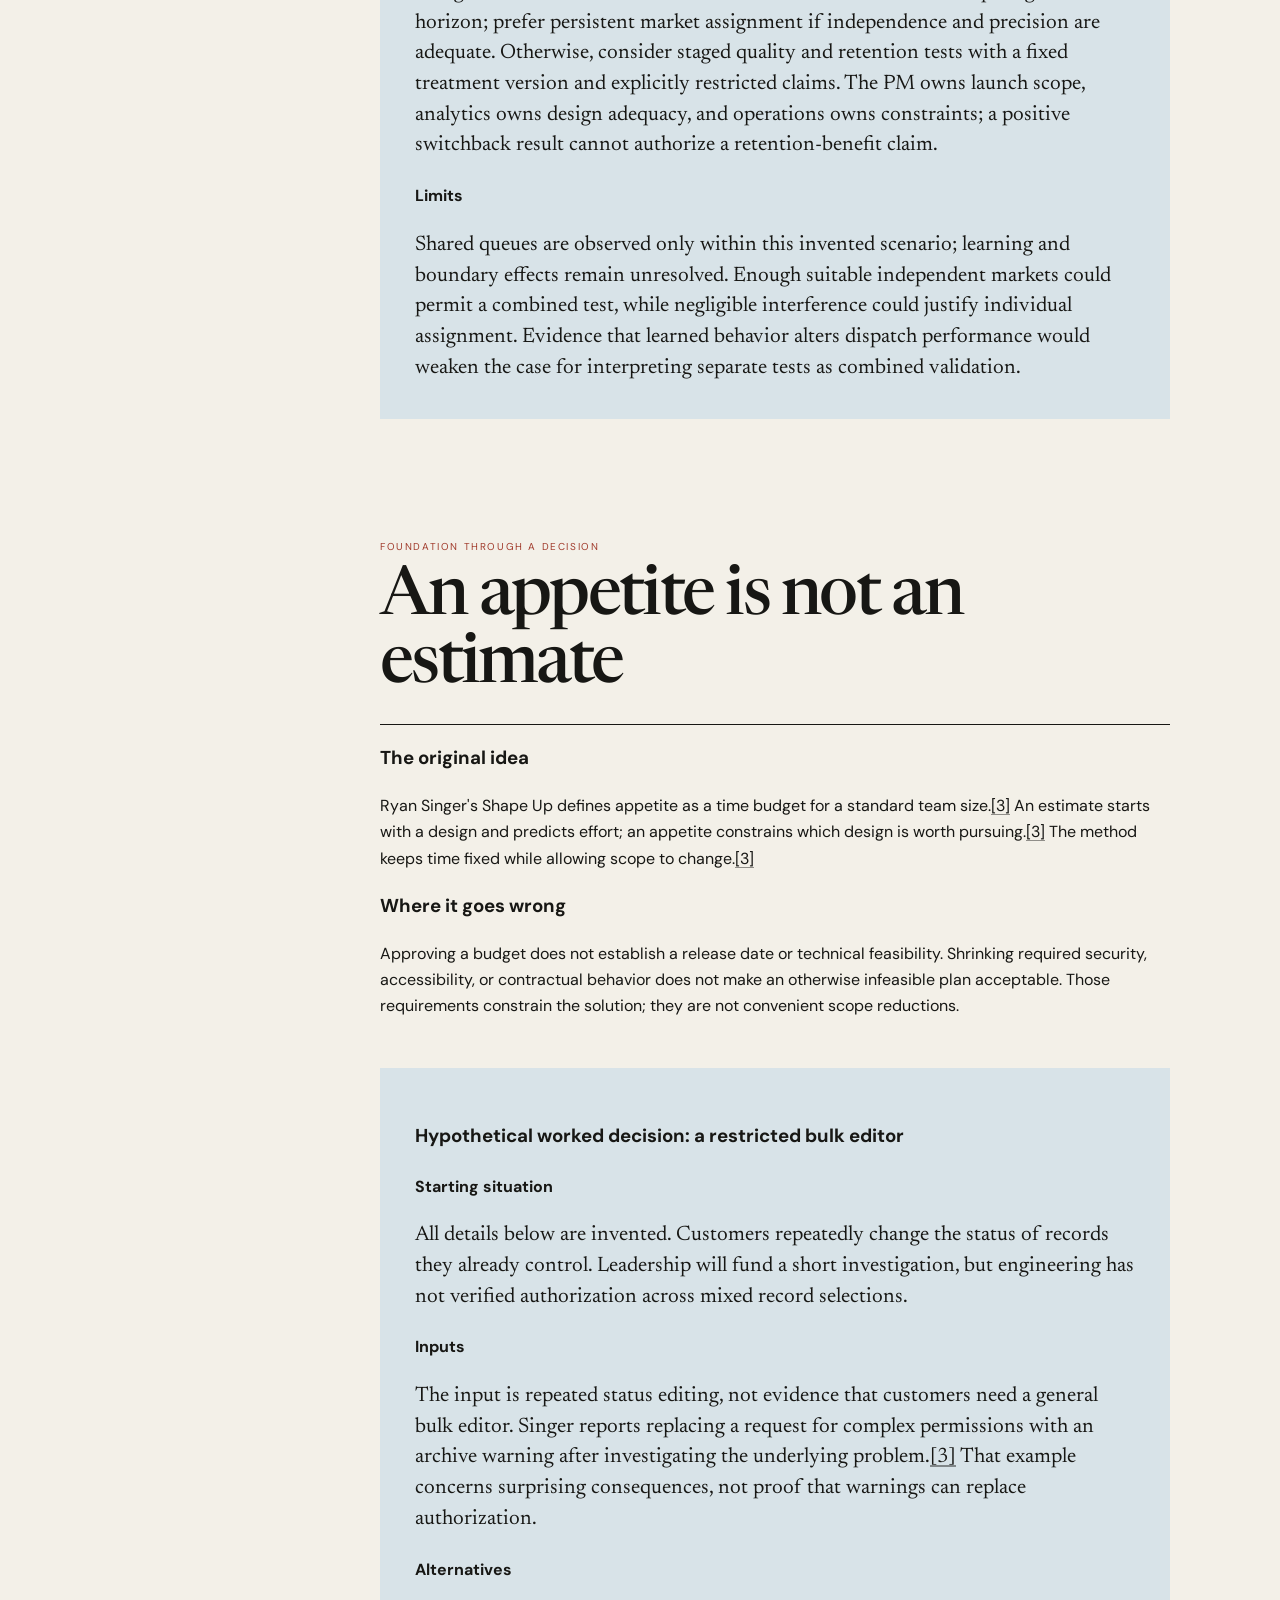
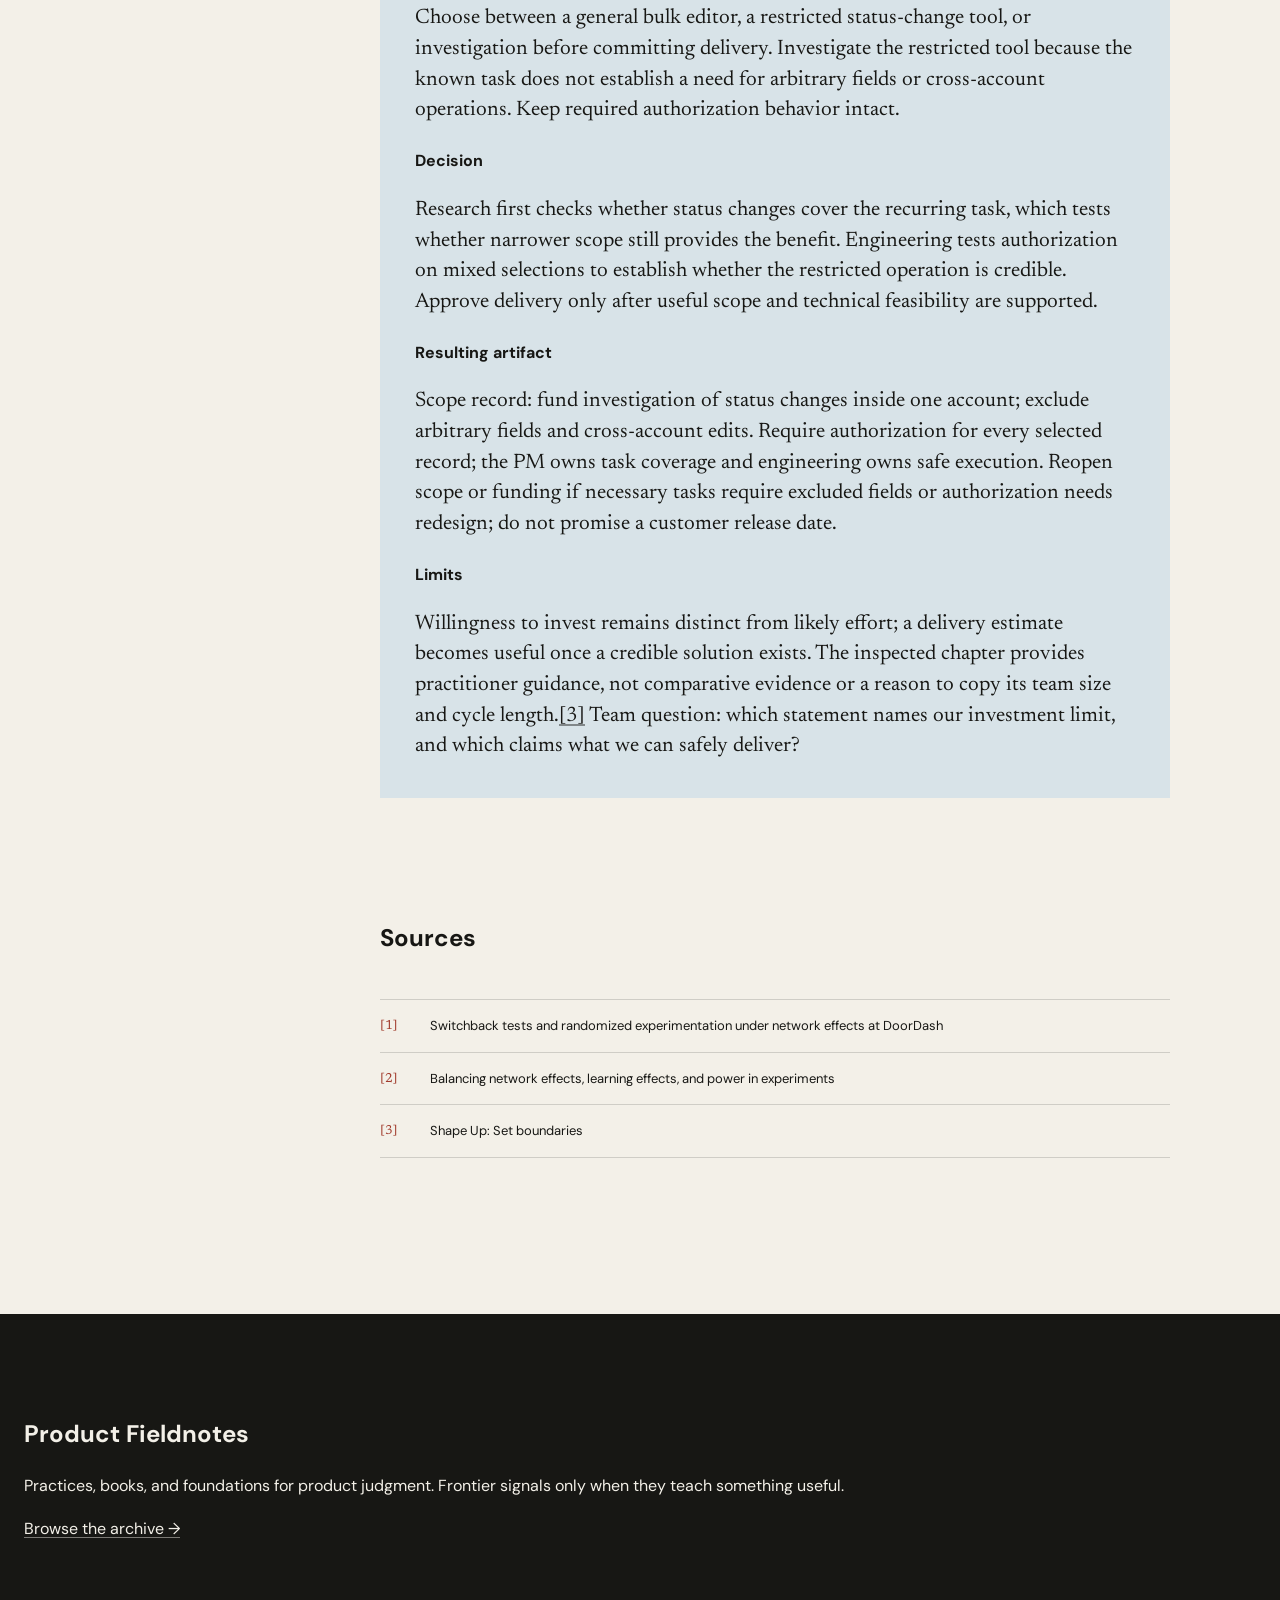
==== commit 0f7b12ff: "Publish November 23 experiment design and scope learning edition" ====
--- a/index.html
+++ b/index.html
@@ -2,8 +2,8 @@
 <html lang="en" data-theme="light">
 <head>
 <meta charset="utf-8"><meta name="viewport" content="width=device-width, initial-scale=1">
-<meta name="description" content="Diagnose blocked delivery before adding commitments. Learn when implementation evidence challenges strategy, and assess a recent AI leadership book through its operating examples.">
-<title>When to stop starting: delivery flow, strategy review, and AI fallbacks — Product Fieldnotes</title>
+<meta name="description" content="Learn why shared capacity and sustained learning can require different experiments. Then separate an investment budget from a credible delivery commitment.">
+<title>Choose what an experiment can prove before choosing its design — Product Fieldnotes</title>
 <link rel="stylesheet" href="assets/css/site.css">
 <script defer src="assets/js/site.js"></script>
 </head>
@@ -18,55 +18,47 @@
 <main id="report">
 <section class="shell"><div class="cover-copy">
 <p class="eyebrow">PM learning edition · General professional learning</p>
-<h1>When to stop starting: delivery flow, strategy review, and AI fallbacks</h1><p class="dek">Diagnose blocked delivery before adding commitments. Learn when implementation evidence challenges strategy, and assess a recent AI leadership book through its operating examples.</p>
-<div class="edition-meta"><span>November 16, 2026</span><span>12 min read</span></div>
-<div class="topic-row"><span>Delivery flow</span><span>Product operations</span><span>Strategy</span><span>AI product leadership</span></div>
+<h1>Choose what an experiment can prove before choosing its design</h1><p class="dek">Learn why shared capacity and sustained learning can require different experiments. Then separate an investment budget from a credible delivery commitment.</p>
+<div class="edition-meta"><span>November 23, 2026</span><span>10 min read</span></div>
+<div class="topic-row"><span>Experimentation</span><span>Marketplace design</span><span>Retention</span><span>Scope and investment</span></div>
 </div></section>
 <div class="report-layout shell">
 <aside class="toc" aria-label="On this page"><p>In this edition</p>
-<a href="#practice">Practice lesson</a><a href="#book">Book assessment</a><a href="#foundation">Foundation through a decision</a><a href="#sources">Sources</a></aside>
+<a href="#practice">Practice lesson</a><a href="#foundation">Foundation through a decision</a><a href="#sources">Sources</a></aside>
 <article class="article-body">
-<aside class="editor-note"><span>Editorial basis</span><p>Research reviewed November 16, 2026, in UTC. The delivery case and strategy foundation are historical; the book assessment uses a recent publication. Methods are editorial applications of inspected evidence, and worked decisions are explicitly hypothetical.</p><p>Practice, books, and foundations all appear; no frontier development was selected. Public book coverage resumes after October 12, beyond the intended fortnightly cadence. This edition does not fill earlier publication gaps or claim a comprehensive current-news scan.</p></aside>
+<aside class="editor-note"><span>Editorial basis</span><p>Research reviewed November 23, 2026, in UTC. These are historical practices, not current frontier developments. The protocol is editorial synthesis; both worked decisions use invented inputs and report no measured outcomes.</p><p>No recent-book assessment appears after November 16&#39;s sample-based review; the next approximate target is November 30. Shape Up supports a foundation refresher, not a full-book review. Pricing-method outcomes, causal growth-loop measurement, and deeper book access remain research gaps.</p></aside>
 <section id="practice" class="report-section">
-<header class="section-heading"><p>Practice lesson</p><h2>Control admission before demanding faster delivery</h2><div class="rule"></div></header>
-<p class="lead">Learn to distinguish insufficient coding capacity from a constraint that prevents completed work reaching customers. Produce an admission decision that names the blocked step, its owner, and the evidence needed to resume starts.</p>
-<p><strong>Evidence type:</strong> original research</p>
-<h3>The problem</h3><p>A roadmap can contain many active projects while customers receive little usable work. Starting another feature feels responsive, especially when a commercial deadline approaches. The unresolved question is whether development capacity or a downstream dependency limits completion.</p><h3>What the team tried first</h3><p>Middleton and Joyce studied a nine-person BBC Worldwide software team using observations, interviews, board walkthroughs, and operational data.<a href="#source-1">[1]</a> Mapping its workflow exposed more unfinished work and bottlenecks than the team had recognized.<a href="#source-1">[1]</a> The peer-reviewed case describes work beginning in 2008 and research observations during 2009.<a href="#source-1">[1]</a></p><h3>How the method works</h3>
-<h4>Set limits from the constraint</h4><p>The team derived initial work-in-progress limits from testing and business-analysis constraints rather than developer headcount.<a href="#source-1">[1]</a> It revised those limits as constraints moved and experience accumulated.<a href="#source-1">[1]</a> Work entered the next stage when capacity became available.<a href="#source-1">[1]</a></p><h4>Make room to resolve blocked work</h4><p>Daily meetings examined blocked items and clusters of work, then changed allocations to relieve constraints.<a href="#source-1">[1]</a> All work had to appear on the boards, including support and technical improvements.<a href="#source-1">[1]</a> The method therefore combined admission rules, visible dependencies, and authority to change work assignments.<a href="#source-1">[1]</a></p><h4>Give the board an admission rule</h4><p>This is more specific than asking everyone to keep a board updated. An admission rule changes which commitments enter the system. A board without that rule can simply document growing congestion.</p><h4>Use the case as a diagnostic method</h4><p>The following protocol is editorial synthesis grounded in the case. It is not a newly validated method or a prescription to copy the team&#39;s limits.</p><h4>Define the unit of completion</h4><p>Choose a customer-usable capability, not an arbitrary coding task. This prevents task splitting from masquerading as increased delivery.</p><h4>Map waiting as well as activity</h4><p>Include requests awaiting admission, blocked work, testing, acceptance, and release. Record the entry date and the specific condition needed to leave each state.</p><h4>Test the apparent bottleneck</h4><p>Ask whether the oldest items need reviewer capacity, clearer criteria, defect repair, or renewed customer interest. These explanations imply different interventions despite producing the same visible queue.</p><h4>Change admission at the constrained boundary</h4><p>Pause ordinary starts when they would add to the same blocked flow. Give a named owner authority to approve exceptions and identify what each exception displaces.</p><h4>Review completion and earlier waiting together</h4><p>Track accepted capabilities, defects, blocked age, and requests waiting before admission. Keep item definitions stable so the comparison answers the original question.</p><h4>Allow useful work without feeding the constraint</h4><p>A decline in development activity can be acceptable during this investigation. The decision concerns completing useful work, not keeping every specialist continuously occupied. Truly independent work need not stop merely because another stream is blocked.</p><h4>Understand what the clock measures</h4><p>The operational clock began at &#34;decomposed engineering ready&#34; and ended at &#34;release ready&#34; after user acceptance testing.<a href="#source-1">[1]</a> Earlier waiting from proposed ideas was not recorded.<a href="#source-1">[1]</a> Customer batching of acceptance testing remained a source of delay.<a href="#source-1">[1]</a></p><h4>Keep earlier waiting visible</h4><p>That boundary matters for a PM evaluating an improvement claim. A shorter measured delivery interval does not establish faster service from the original customer request. Keep the earlier queue visible when changing admission rules.</p><h4>Consider competing explanations</h4><p>Add capacity when the constrained activity genuinely requires more skilled effort and the work remains worth completing. Cancel obsolete items when the queue reflects abandoned demand. Clarify authority when nobody can approve acceptance despite sufficient technical capacity.</p><h4>Test whether acceptance still matters</h4><p>Ask customers to complete the intended task and explain rejection against agreed criteria. If they avoid review because the feature solves the wrong problem, extra appointments will not repair demand. This distinguishes missing reviewer capacity from work that should be cancelled or reshaped.</p><h4>When to use this method</h4><p>Use this method when many items have started but few usable capabilities finish. Avoid a blanket freeze across independent teams or urgent obligations. Also avoid treating a short observation period as evidence of a permanently stable bottleneck.</p><h3>What the evidence supports</h3><p>The authors report an average lead-time improvement of 37% over the study period.<a href="#source-1">[1]</a> The observed change accompanied smaller features, engineering improvements, automated testing, and growing team experience.<a href="#source-1">[1]</a> It cannot isolate the contribution of work-in-progress limits.</p>
-<h3>What it does not establish</h3><p>The study selected a mature team, and coauthor David Joyce worked at BBC Worldwide.<a href="#source-1">[1]</a> Those facts limit independence and transferability. The case supports examining a concrete workflow, not promising a universal delivery gain.</p>
-<div class="worked-example"><h3>Hypothetical worked decision: acceptance is unavailable</h3>
-<h4>Starting situation</h4><p>All inputs below are invented. A workflow team has coded several requested features, but customer acceptance remains incomplete. Sales requests another feature start for a prospect demonstration.</p>
-<h4>Inputs</h4><p>Assume the waiting features still matter, customer authorization is required, and no urgent safety obligation overrides ordinary work. Reviewer availability, acceptance criteria, defects, and customer demand remain unresolved explanations. The visible queue alone cannot distinguish them.</p>
-<h4>Alternatives</h4><p>The PM can start the prospect feature, add coding capacity, or resolve acceptance for existing work. More coding does not directly provide customer authorization. Investigate the acceptance constraint before increasing commitments to this flow.</p>
-<h4>Decision</h4><p>Choose a temporary pause on ordinary starts feeding this same acceptance queue. The PM assigns an acceptance owner and arranges a review for each waiting capability. Engineering prepares test data and resolves reproducible defects before those reviews.</p>
-<h4>Resulting artifact</h4><p>Admission record: ordinary starts feeding the acceptance queue are paused; the PM owns customer reviews and engineering owns reproducible checks. Review accepted capabilities, blocked age, defects, and waiting before admission; resume when acceptance can absorb additional work. Authorized urgent obligations can displace work explicitly; cancel or reshape features if reviews reject their usefulness.</p>
-<h4>Limits</h4><p>This example produces a decision and an operating record, not a predicted percentage improvement. No intervention ran. Actual capacity limits require local observations and explicit service commitments.</p>
+<header class="section-heading"><p>Practice lesson</p><h2>Separate service quality from sustained learning</h2><div class="rule"></div></header>
+<p class="lead">Choose an assignment unit that matches the claim you need to test. Learn when a service-quality experiment cannot establish retention, and produce a design brief that limits the launch claim.</p>
+<p><strong>Evidence type:</strong> practitioner self report</p>
+<h3>The problem</h3><p>Imagine changing both order assignment and the instructions workers see in a delivery marketplace. Leadership wants faster service and stronger worker retention. One experiment dashboard looks convenient, but the outcomes may require incompatible exposure patterns.</p><h3>What the team tried first</h3><p>DoorDash explains why ordinary order-level A/B assignment encounters interference: orders share an available driver fleet.<a href="#source-2">[2]</a> Assigning treatment to one order can therefore affect another order&#39;s outcome.<a href="#source-2">[2]</a> This is a documented design problem, not a reported failed trial with measured losses.</p><h3>How the method works</h3>
+<h4>Understand what a switchback changes</h4><p>A switchback assigns variants to region-and-time units instead of individual deliveries.<a href="#source-2">[2]</a> The region receives different variants across time windows. DoorDash&#39;s original account randomizes each window rather than alternating deterministically after one initial assignment.<a href="#source-1">[1]</a></p><h4>Look for work carried into the next window</h4><p>DoorDash illustrates a policy that leaves longer deliveries for control periods, making treatment appear faster without improving the algorithm.<a href="#source-1">[1]</a> Its later account warns that geographic and temporal boundaries can retain interference.<a href="#source-2">[2]</a> Smaller windows can increase the share of work near those boundaries.<a href="#source-2">[2]</a></p><h4>Separate repeated learning from immediate response</h4><p>DoorDash says switchbacks cannot provide the consistent experience needed for its driver-learning and retention questions.<a href="#source-2">[2]</a> Persistent market assignment can address learning and shared-capacity interference, but the company reports insufficient power in many cases.<a href="#source-2">[2]</a> Many deliveries do not replace a sufficient number of independent assignment units.<a href="#source-2">[2]</a></p><h4>What the practitioners report doing</h4><p>DoorDash describes driver-level assignment for retention and switchbacks for delivery quality.<a href="#source-2">[2]</a> The experiments run sequentially or in separate geographic areas, rather than simultaneously in the same markets.<a href="#source-2">[2]</a> One reported sequence finalizes the treatment through quality tests before beginning the longer retention experiment.<a href="#source-2">[2]</a></p><h4>Write the claims before the design</h4><p>The following protocol is editorial synthesis, not a statistical analysis specification. Write the service outcome, worker outcome, and intended rollout population separately. Name whether each claim requires immediate exposure, sustained exposure, or an interaction between both.</p><h4>Explain why the separation matters</h4><p>A short service comparison and a sustained retention comparison are different evidence requests. Writing them separately prevents the easier measurement from silently replacing the harder launch requirement. Agree on the smallest worthwhile benefit and unacceptable harm before examining treatment results.</p><h4>Draw the interference path</h4><p>Identify who shares workers, inventory, queues, or other scarce capacity. Explain how assigning one participant could change another participant&#39;s outcome. This separates a plausible shared-resource problem from a product that is merely complicated.</p><h4>Inspect transitions before setting windows</h4><p>Ask engineering to trace unfinished work when variants change and movement across region boundaries. These observations inform window length and whether excluding transition periods is defensible. Exclusions change the population being measured, so the analyst should document their consequences.</p><h4>Compare feasible designs against the decision</h4><p>Ask analytics what effects each available assignment plan could meaningfully distinguish. A valid experiment can still be too imprecise to resolve the agreed benefit or harm threshold. More observations inside the same markets may not repair too few independent markets.</p><h4>Protect the treatment identity</h4><p>Record the dispatch policy, interface, eligibility rules, and exposure schedule for each test. If the intervention changes, identify which earlier conclusions require rechecking. Otherwise, a quality result for one version can silently validate a retention claim about another.</p><h4>Choose the simpler design when the mechanism permits</h4><p>An isolated screen change may need sustained individual assignment without switchbacks. A dispatch-model change without a learning requirement may suit region-time assignment. Use this comparison when shared resources or sustained exposure threaten the intended interpretation.</p><h4>Avoid overstating separate results</h4><p>Separate tests reduce uncertainty without necessarily proving the effect of their combined rollout. If learned behavior changes dispatch performance, that interaction needs explicit investigation. An inconclusive retention result also cannot establish no harm; ask which harmful effects remain compatible with the evidence.</p><h4>Bring design into the launch discussion</h4><p>This extends ordinary experiment planning by making the exposure pattern part of the product claim. Ask which desired claim the proposed design cannot establish before promising a launch readout. Local interaction evidence remains necessary when staged tests stand in for a combined rollout.</p><h3>What the evidence supports</h3><p>The sources document one company&#39;s design choices and reported operating sequence.<a href="#source-1">[1]</a><a href="#source-2">[2]</a> They support teaching the trade-off between interference, sustained learning, and statistical power. They do not establish an independently measured business gain from adopting this protocol.</p>
+<h3>What it does not establish</h3><p>The engineering accounts have reputation and recruitment incentives; raw data and independent replication were not inspected. The 2022 article was read again during publication, while the original switchback details rely on preserved November 22 excerpts. These historical accounts do not provide a universal estimator, window length, or market-count requirement.</p>
+<div class="worked-example"><h3>Hypothetical worked decision: batching plus a driver screen</h3>
+<h4>Starting situation</h4><p>All inputs below are invented. A marketplace proposes a batching policy plus an explanatory driver screen. Prototype feedback suggests repeated exposure is needed, and operations confirms shared local order queues.</p>
+<h4>Inputs</h4><p>The team has a proposed launch, a shared-capacity map, and an unresolved learning requirement. Cross-region movement and unfinished batches have not been measured. No service or retention effect has been established.</p>
+<h4>Alternatives</h4><p>Driver assignment preserves screen exposure but mixes policies within shared queues. Region-time assignment reduces simultaneous mixing but interrupts learning. Persistent market assignment could test the combined intervention if enough suitable markets support an informative comparison.</p>
+<h4>Decision</h4><p>Withhold the combined rollout and approve design investigation. Engineering measures boundary crossings and unfinished batches; analytics compares assignment plans against agreed benefit and harm thresholds. The PM checks whether the screen merely explains behavior or changes how drivers respond to dispatch.</p>
+<h4>Resulting artifact</h4><p>Design brief: measure late-order rate and worker retention over a pre-agreed horizon; prefer persistent market assignment if independence and precision are adequate. Otherwise, consider staged quality and retention tests with a fixed treatment version and explicitly restricted claims. The PM owns launch scope, analytics owns design adequacy, and operations owns constraints; a positive switchback result cannot authorize a retention-benefit claim.</p>
+<h4>Limits</h4><p>Shared queues are observed only within this invented scenario; learning and boundary effects remain unresolved. Enough suitable independent markets could permit a combined test, while negligible interference could justify individual assignment. Evidence that learned behavior alters dispatch performance would weaken the case for interpreting separate tests as combined validation.</p>
 </div>
 
 </section>
-<section id="book" class="report-section book-section">
-<header class="section-heading"><p>Book assessment</p><h2>Strategic AI Product Leadership</h2><div class="rule"></div></header>
-<p class="byline">Derya Isler · Published March 30, 2026 (publisher listing)</p>
-<div class="caveat"><strong>Material accessed</strong><p>InformIT lists the first edition from Addison-Wesley Professional, published March 30, 2026.<a href="#source-3">[3]</a> This assessment uses publisher metadata, the introduction, and selected Chapter 1 passages from the publisher-hosted sample.<a href="#source-3">[3]</a><a href="#source-4">[4]</a> The full book, later chapters, and diagram images were not assessed.</p></div>
-<h3>The thesis</h3><p>Isler argues that AI product leadership must start with customer and business problems rather than a desire to deploy AI.<a href="#source-4">[4]</a> She places data, experience design, infrastructure, and organizational coordination within that leadership responsibility.<a href="#source-4">[4]</a> The introduction excludes low-level implementation and mathematical foundations.<a href="#source-4">[4]</a></p>
-<h3>Connect model improvement to a customer difficulty</h3><p>The opening anecdote describes an unnamed retailer whose technically successful recommendation system attracted little customer interest.<a href="#source-4">[4]</a> Isler attributes the failure to neglecting whether customers struggled to find products.<a href="#source-4">[4]</a> The account is retrospective testimony, not a controlled comparison of discovery methods.</p><h3>Application: identify the task that should improve</h3><p>The practical lesson is to specify the task that better recommendations should improve. Ask which observed difficulty would disappear if the system worked well. A technical improvement without that connection remains a weak product investment argument.</p><h3>Examine data suitability at the launch boundary</h3><p>Isler reports weak Reels recommendations in new regions after training concentrated on United States and Western European content.<a href="#source-4">[4]</a> She attributes improvement to incorporating data from other markets.<a href="#source-4">[4]</a> The inspected passage supplies no effect size or isolated comparison.</p><h3>Application: test the intended launch population</h3><p>Use the account to challenge whether evaluation evidence covers the customers in the launch plan. An aggregate score cannot answer an unexamined region&#39;s readiness. More data is one possible remedy, not a substitute for diagnosing the mismatch.</p><h3>Decide what users receive when the model fails</h3><p>Isler describes fallback recommendations moving through similar-user content, trending content, and editorial selections when personalization fails.<a href="#source-4">[4]</a> This is the sample&#39;s clearest operating example. It makes degraded service an explicit product choice.</p><h3>Hypothetical application: a learning platform fallback</h3><p>Our hypothetical application is a learning platform with approved course sequences. If personalization fails, test continuing the approved sequence rather than showing globally popular lessons. Popularity does not establish that a lesson respects prerequisites.</p><h3>Resulting artifact: a fallback contract</h3><p>The resulting artifact is a fallback contract: triggering failure, eligible content, responsible owner, and a measure of successful continuation. Validate eligibility separately from whether the screen renders. No fallback test ran, and this example does not reproduce the author&#39;s implementation.</p><h3>Assess the claimed data advantage</h3><p>The sample argues that growing usage improves recommendations and creates advantages that become nearly impossible for entrants to overcome.<a href="#source-4">[4]</a> The inspected passages do not establish that claim across product categories. Treat it as the author&#39;s strategic argument, not a general law.</p><h3>Application: specify the advantage and alternatives</h3><p>Before making that argument internally, specify what exclusive data usage creates and which consequential decision it improves. Then identify alternative ways a competitor could deliver the same customer benefit. Those questions turn a broad claim into an investigable strategy.</p><h3>Limits of the platform examples</h3><p>The inspected examples also lean heavily on large recommendation platforms.<a href="#source-4">[4]</a> Readers managing smaller products or purchased models should not assume the same staffing, infrastructure, or data advantages. The sample provides practitioner accounts, not independent evidence of a management method&#39;s effect.</p><h3>A question for further evidence</h3><p>Which fallback choices preserve task success for particular users and failures? The inspected account supplies a mechanism, not comparative outcomes. Seek incident records or evaluated deployments before generalizing the recommendation sequence.</p><h3>Access and commercial context</h3><p>This verdict does not assess unseen chapters. The author also operates an AI leadership consultancy and teaches AI product management.<a href="#source-4">[4]</a> That commercial context is relevant when evaluating the sample&#39;s broad claims about the necessity of AI leadership.</p><h3>Critical assessment</h3><p>The sample contrasts AI with traditional software described as predictable and developed through a linear process.<a href="#source-4">[4]</a> That comparison is too broad to carry an investment decision. It risks making ordinary product uncertainty sound unique to AI.</p>
-<h3>Who should read it</h3><p>Experienced PMs taking responsibility for AI products are the clearest audience for this sample. It supplies questions about operational dependencies beyond model performance. It does not establish the quality of advanced evaluation or portfolio methods in unseen chapters.</p>
-<div class="verdict"><span>Selective read, provisional and sample-based</span><p>Read the sample for dependency mapping and fallback decisions. Seek substantive access to measurement and investment chapters before choosing it for advanced decision tools. This is a sample assessment, not a full-book review.</p></div>
-</section><section id="foundation" class="report-section">
-<header class="section-heading"><p>Foundation through a decision</p><h2>Let delivery evidence challenge the right strategic choice</h2><div class="rule"></div></header>
-<h3>The original idea</h3><p>Roman Pichler distinguishes product vision, strategy, roadmap, and backlog in Strategize.<a href="#source-2">[2]</a> Strategy addresses needs, target market, distinguishing features, and business goals; the roadmap describes product goals that implement those choices.<a href="#source-2">[2]</a> His model also allows implementation insights to change the roadmap and strategy.<a href="#source-2">[2]</a></p>
-<h3>Where it goes wrong</h3><p>A common misuse is to treat strategy as settled while repeatedly moving delivery dates. The opposite mistake is reopening strategy whenever an estimate changes. Distinguish a scheduling problem from evidence against the offer&#39;s underlying business logic.</p>
-<div class="worked-example"><h3>Hypothetical worked decision: self-service requires custom work</h3>
-<h4>Starting situation</h4><p>All inputs are invented. A workflow product targets small firms with a self-service reconciliation offer. Engineering finds that unsupported customer formats require recurring individual mappings.</p>
-<h4>Inputs</h4><p>The strategic claim at risk is that small firms can obtain the benefit without custom implementation. We do not know whether standardized imports preserve that benefit at acceptable service costs. This example applies Pichler&#39;s strategy-review idea; only the sample&#39;s preface and introduction were assessed.<a href="#source-2">[2]</a></p>
-<h4>Alternatives</h4><p>The alternatives are delaying broad automation, narrowing supported formats, or selling a managed service. Moving the delivery date does not resolve recurring service work. A managed service changes the offer and its operating model.</p>
-<h4>Decision</h4><p>Choose a bounded test of standardized imports before committing the wider roadmap. Engineering checks repeatability, while research observes whether customers can produce the files and complete reconciliation. Finance assesses support costs to test whether the narrower offer remains economical.</p>
-<h4>Resulting artifact</h4><p>Strategy-review record: investigate standardized imports and defer broad automation; the unresolved question is whether customers can use them with acceptable support. Narrow formats if customers still complete the promised task economically; reconsider the segment or service model if custom work remains unavoidable. Change the decision when representative task completion and measured service costs satisfy operating limits agreed before testing.</p>
-<h4>Limits</h4><p>No customer test ran, and the example supplies no universal cost threshold. A known defect with a bounded repair would not warrant this review; the threat to the intended service model does. Team question: which delivery observation would change our justification for the roadmap, rather than just its dates?</p>
+<section id="foundation" class="report-section">
+<header class="section-heading"><p>Foundation through a decision</p><h2>An appetite is not an estimate</h2><div class="rule"></div></header>
+<h3>The original idea</h3><p>Ryan Singer&#39;s Shape Up defines appetite as a time budget for a standard team size.<a href="#source-3">[3]</a> An estimate starts with a design and predicts effort; an appetite constrains which design is worth pursuing.<a href="#source-3">[3]</a> The method keeps time fixed while allowing scope to change.<a href="#source-3">[3]</a></p>
+<h3>Where it goes wrong</h3><p>Approving a budget does not establish a release date or technical feasibility. Shrinking required security, accessibility, or contractual behavior does not make an otherwise infeasible plan acceptable. Those requirements constrain the solution; they are not convenient scope reductions.</p>
+<div class="worked-example"><h3>Hypothetical worked decision: a restricted bulk editor</h3>
+<h4>Starting situation</h4><p>All details below are invented. Customers repeatedly change the status of records they already control. Leadership will fund a short investigation, but engineering has not verified authorization across mixed record selections.</p>
+<h4>Inputs</h4><p>The input is repeated status editing, not evidence that customers need a general bulk editor. Singer reports replacing a request for complex permissions with an archive warning after investigating the underlying problem.<a href="#source-3">[3]</a> That example concerns surprising consequences, not proof that warnings can replace authorization.</p>
+<h4>Alternatives</h4><p>Choose between a general bulk editor, a restricted status-change tool, or investigation before committing delivery. Investigate the restricted tool because the known task does not establish a need for arbitrary fields or cross-account operations. Keep required authorization behavior intact.</p>
+<h4>Decision</h4><p>Research first checks whether status changes cover the recurring task, which tests whether narrower scope still provides the benefit. Engineering tests authorization on mixed selections to establish whether the restricted operation is credible. Approve delivery only after useful scope and technical feasibility are supported.</p>
+<h4>Resulting artifact</h4><p>Scope record: fund investigation of status changes inside one account; exclude arbitrary fields and cross-account edits. Require authorization for every selected record; the PM owns task coverage and engineering owns safe execution. Reopen scope or funding if necessary tasks require excluded fields or authorization needs redesign; do not promise a customer release date.</p>
+<h4>Limits</h4><p>Willingness to invest remains distinct from likely effort; a delivery estimate becomes useful once a credible solution exists. The inspected chapter provides practitioner guidance, not comparative evidence or a reason to copy its team size and cycle length.<a href="#source-3">[3]</a> Team question: which statement names our investment limit, and which claims what we can safely deliver?</p>
 </div>
 
 </section><section id="sources" class="report-section sources-section"><h2>Sources</h2>
-<ol><li id="source-1"><a href="https://pureadmin.qub.ac.uk/ws/portalfiles/portal/724967/Lean%20Software%20Management%20BBC%20Worldwide%20Case%20Study%20Feb%202011.pdf" target="_blank" rel="noopener">Lean software management: BBC Worldwide case study</a></li><li id="source-2"><a href="https://romanpichler.com/downloads/tools/Strategize-2nd-ed-excerpt.pdf" target="_blank" rel="noopener">Strategize: second-edition sample</a></li><li id="source-3"><a href="https://www.informit.com/store/strategic-ai-product-leadership-build-products.-drive-9780135491140" target="_blank" rel="noopener">Strategic AI Product Leadership: publisher listing</a></li><li id="source-4"><a href="https://ptgmedia.pearsoncmg.com/images/9780135491140/samplepages/9780135491140_Sample.pdf" target="_blank" rel="noopener">Strategic AI Product Leadership: publisher-hosted sample</a></li></ol>
+<ol><li id="source-1"><a href="https://careersatdoordash.com/blog/switchback-tests-and-randomized-experimentation-under-network-effects-at-doordash" target="_blank" rel="noopener">Switchback tests and randomized experimentation under network effects at DoorDash</a></li><li id="source-2"><a href="https://careersatdoordash.com/blog/balancing-network-effects-learning-effects-and-power-in-experiments" target="_blank" rel="noopener">Balancing network effects, learning effects, and power in experiments</a></li><li id="source-3"><a href="https://basecamp.com/shapeup/1.2-chapter-03" target="_blank" rel="noopener">Shape Up: Set boundaries</a></li></ol>
 </section>
 </article></div></main>
 <footer id="about"><div class="shell"><h2>Product Fieldnotes</h2><p>Practices, books, and foundations for product judgment. Frontier signals only when they teach something useful.</p><a href="archive.html">Browse the archive →</a></div></footer>
